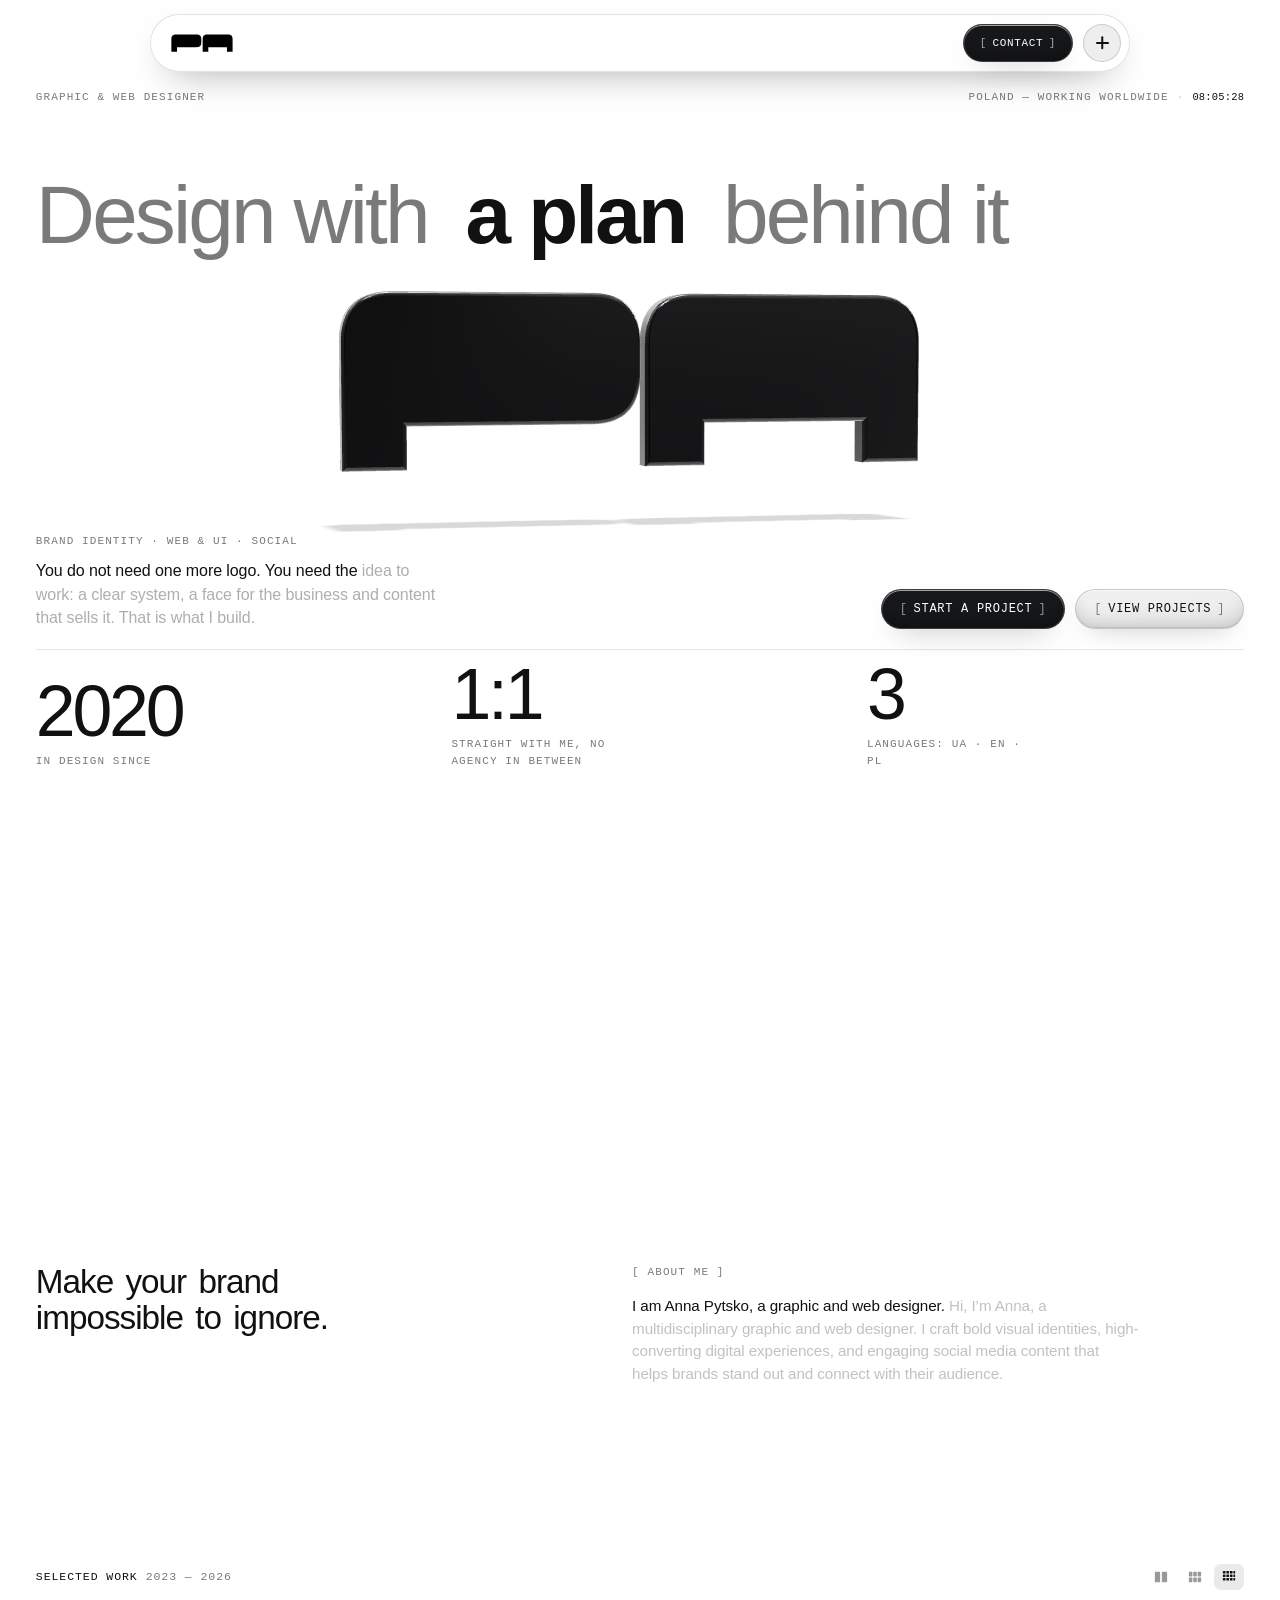
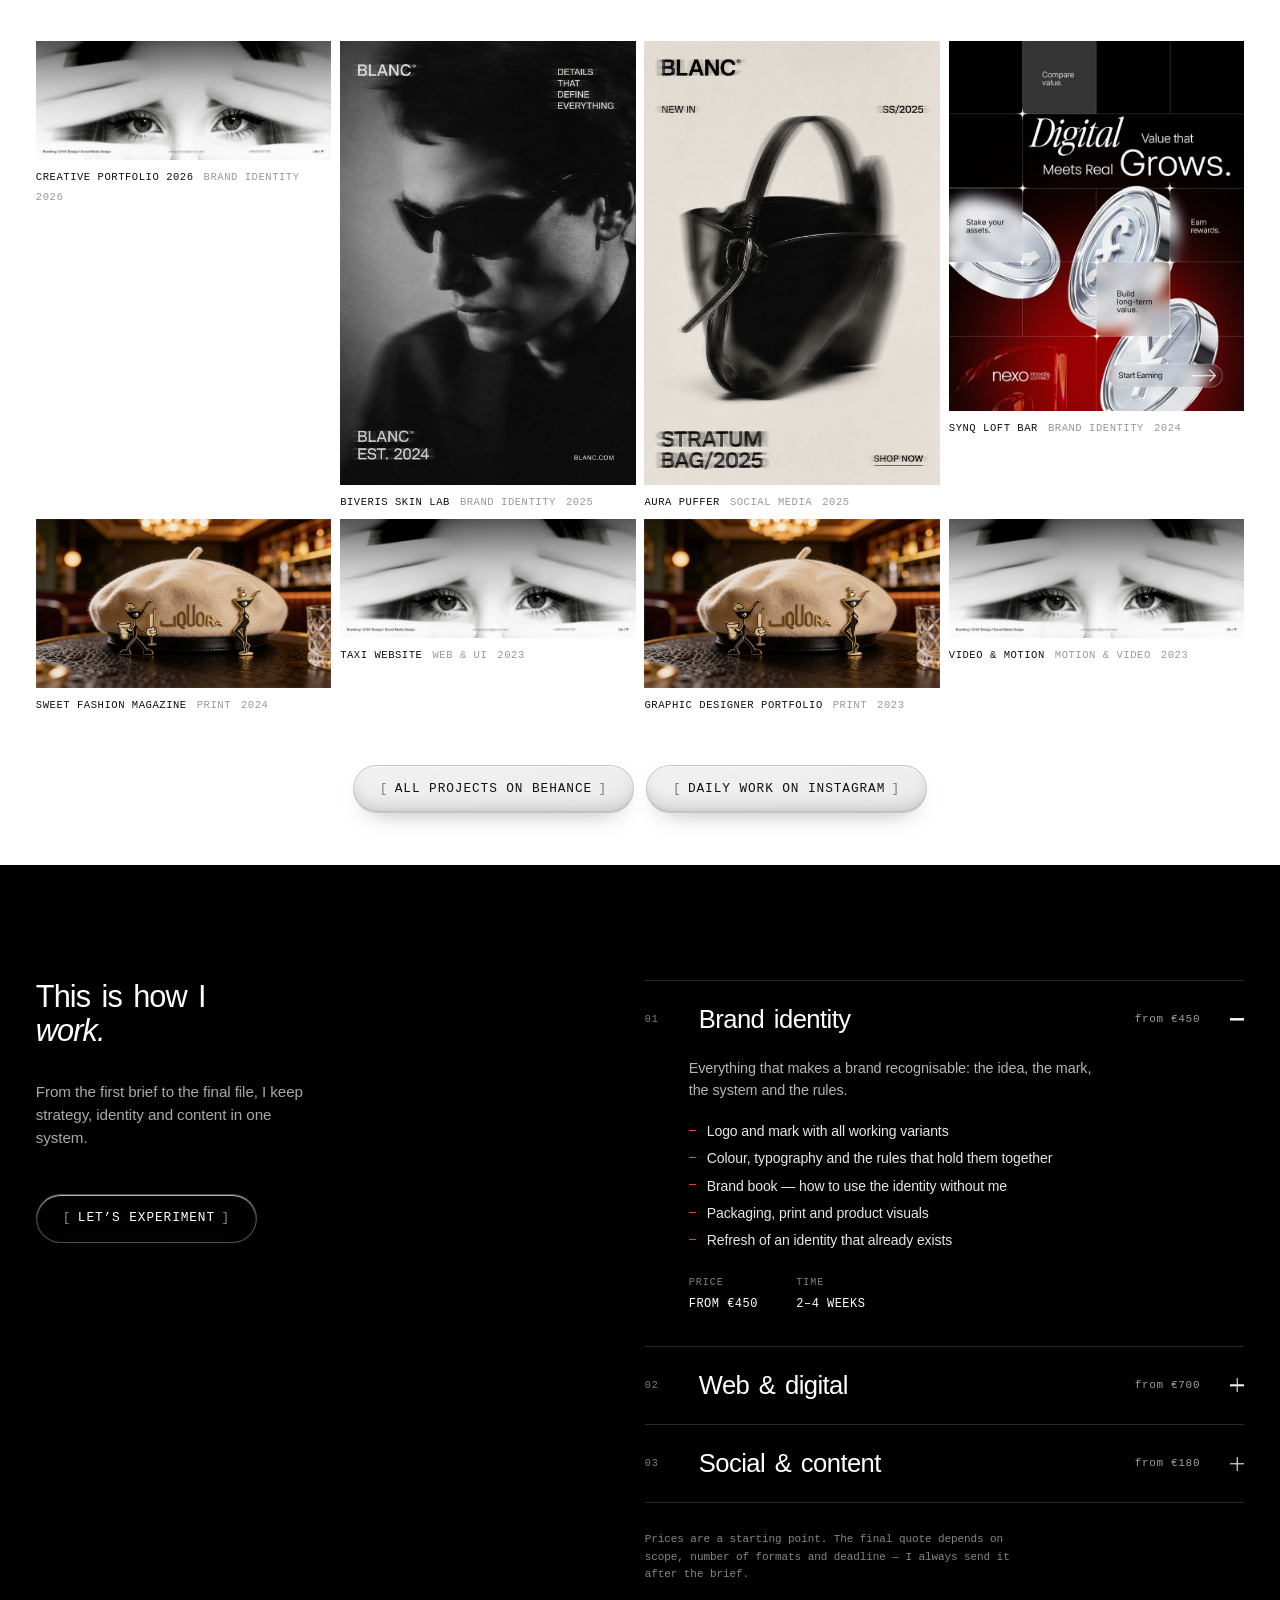
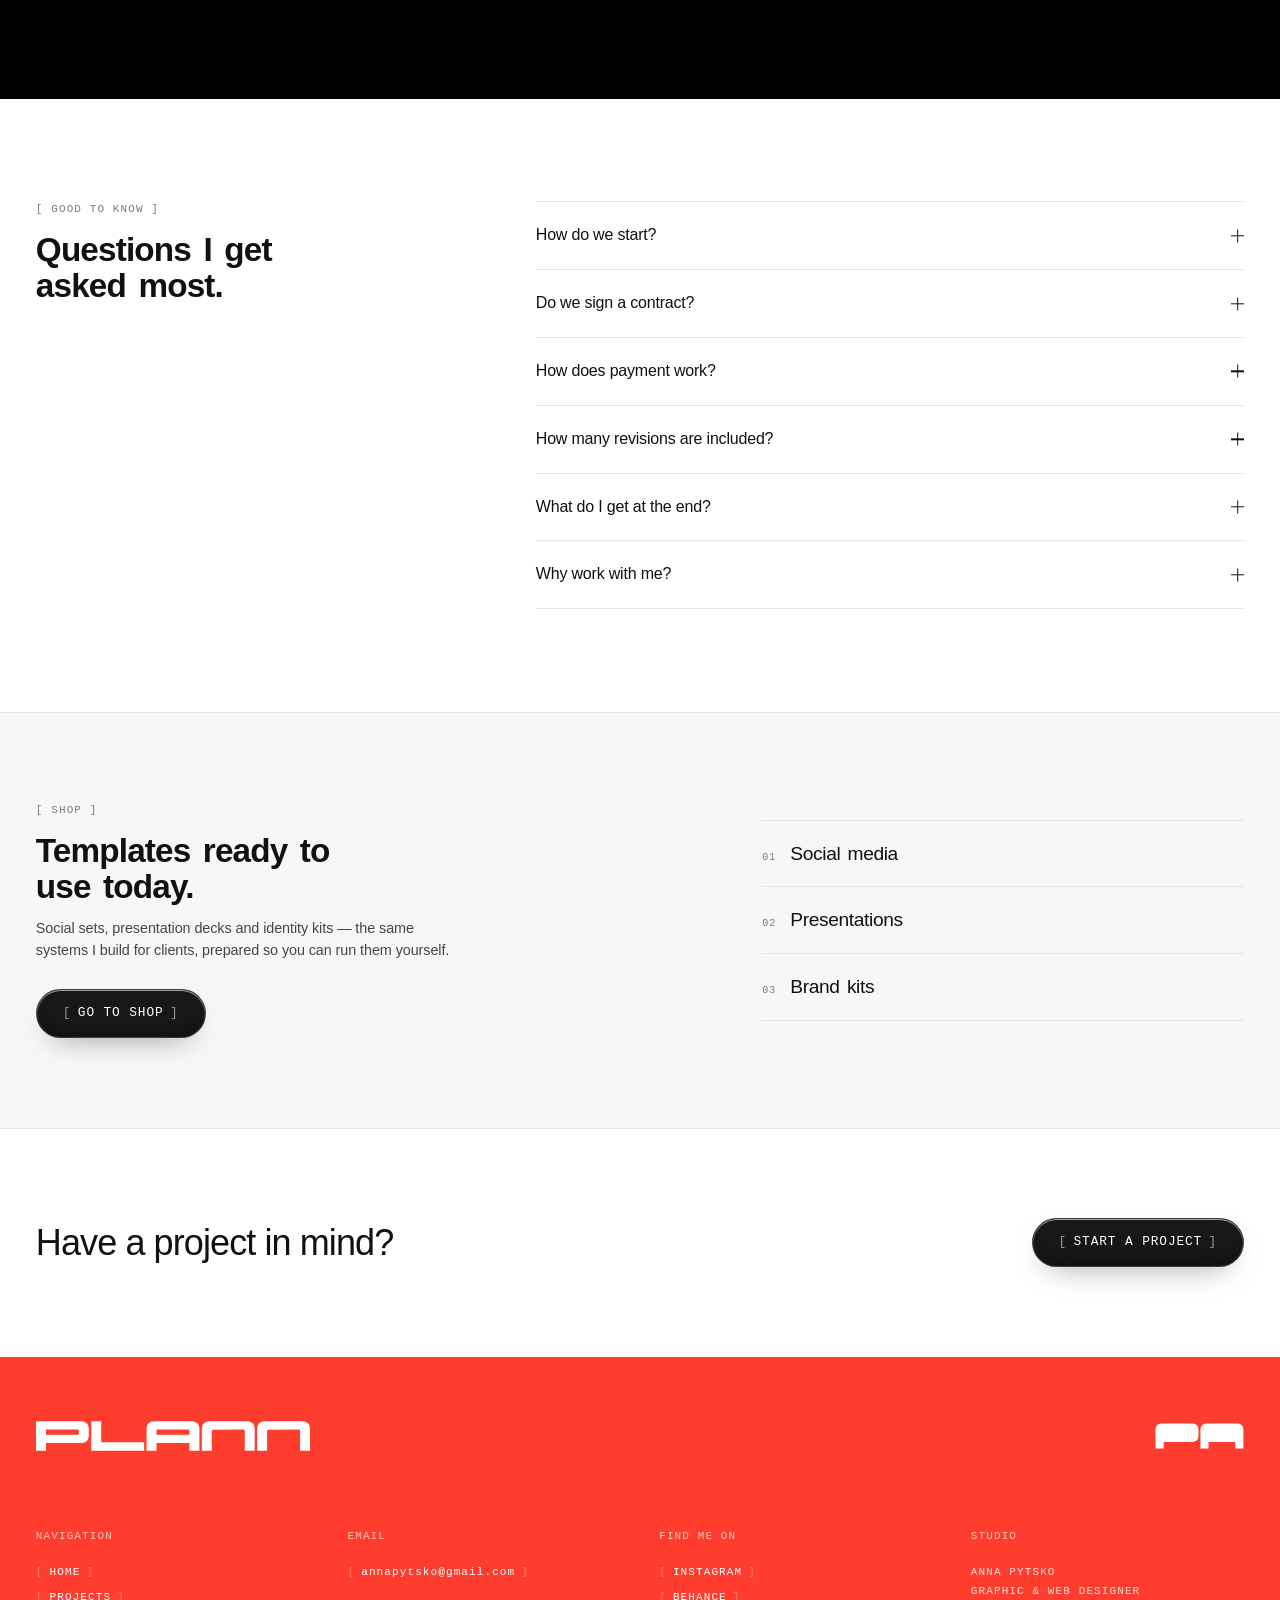
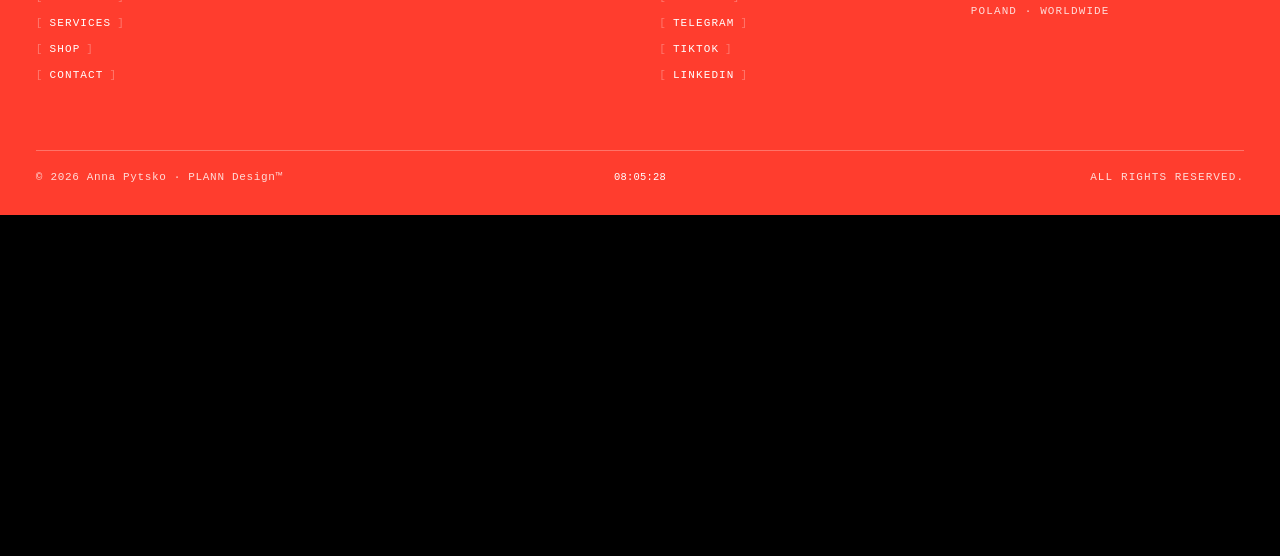
==== index.html @ b023afe1 "Hero: trzy fakty zamiast wymyslonych liczb Wlascicielka nie ma policzonych projektow ani klientow — " ====
<!DOCTYPE html>
<html lang="en" data-theme="light">
<head>
  <meta charset="utf-8">
  <meta name="viewport" content="width=device-width, initial-scale=1">
  <title>Anna Pytsko · PLANN Design · Graphic &amp; Web Designer</title>
  <meta name="description" content="PLANN Design by Anna Pytsko: bold brand identities, high-converting digital experiences and social media content that make brands impossible to ignore.">
  <meta name="theme-color" content="#faf9f7">

  <!-- Adres docelowy: GitHub Pages, projekt w podfolderze /plann_design/ -->
  <link rel="canonical" href="https://annapl20.github.io/plann_design/">
  <meta property="og:url" content="https://annapl20.github.io/plann_design/">

  <!-- Open Graph / podglad w social media.
       Scrapery social mediow nie rozwiazuja sciezek wzglednych, wiec tu potrzebny pelny adres. -->
  <meta property="og:type" content="website">
  <meta property="og:title" content="Anna Pytsko · PLANN Design · Graphic &amp; Web Designer">
  <meta property="og:description" content="PLANN Design by Anna Pytsko: bold brand identities, high-converting digital experiences and social media content that make brands impossible to ignore.">
  <meta property="og:image" content="https://annapl20.github.io/plann_design/img/og.png">
  <meta property="og:image:width" content="1200">
  <meta property="og:image:height" content="630">

  <meta name="twitter:card" content="summary_large_image">
  <meta name="twitter:title" content="Anna Pytsko · PLANN Design">
  <meta name="twitter:description" content="Bold brand identities, high-converting digital experiences and social media content that make brands impossible to ignore.">
  <meta name="twitter:image" content="https://annapl20.github.io/plann_design/img/og.png">

  <!-- Favicon: monogram PA dopasowany do motywu systemowego -->
  <link rel="icon" href="img/logo-pa-dark.svg" type="image/svg+xml" media="(prefers-color-scheme: light)">
  <link rel="icon" href="img/logo-pa-white.svg" type="image/svg+xml" media="(prefers-color-scheme: dark)">

  <!-- Fonty hostowane lokalnie w folderze fonts/ — zero zapytan do obcych serwerow.
       Satoshi i Clash Display (ITF FFL), Inter (OFL) dla cyrylicy, Fragment Mono (OFL) jako adnotacje. -->
  <link rel="preload" href="fonts/Satoshi-400.woff2" as="font" type="font/woff2" crossorigin>
  <link rel="preload" href="fonts/Satoshi-500.woff2" as="font" type="font/woff2" crossorigin>

  <link rel="stylesheet" href="style.css">

  <!-- Dane strukturalne dla wyszukiwarek -->
  <script type="application/ld+json">
  {
    "@context": "https://schema.org",
    "@type": "Person",
    "name": "Anna Pytsko",
    "alternateName": "PLANN Design",
    "url": "https://annapl20.github.io/plann_design/",
    "jobTitle": "Graphic & Web Designer",
    "email": "mailto:annapytsko@gmail.com",
    "sameAs": [
      "https://www.behance.net/pl_annetka",
      "https://www.instagram.com/plann_design_",
      "https://t.me/pl_annetka",
      "https://www.tiktok.com/@pl_annetka",
      "https://www.linkedin.com/in/anna-pytsko-588906248"
    ]
  }
  </script>
</head>

<body>
  <!-- Kurtyna wejsciowa: znak wykreca sie z czerni, potem wchodzi strona -->
  <div class="intro-gate" aria-hidden="true"><img class="intro-gate__mark" src="img/logo-pa-white.svg" alt=""></div>
  <a class="skip" href="#main" data-i18n="a11y.skip">Skip to content</a>

  <!-- Sygnatura strony: siatka "planu", która odsłania się wokół kursora -->
  <div class="gridlayer" aria-hidden="true">
    <div class="gridlayer__base"></div>
    <div class="gridlayer__spot"></div>
  </div>

  <!-- Niestandardowy kursor (tylko dla myszy / touchpada) -->
  <div class="cursor" aria-hidden="true"><span>Подивитись</span></div>

  <!-- ===================== NAWIGACJA ===================== -->
  <header class="nav" id="nav">
    <a class="logo" href="index.html" data-i18n-attr="aria-label:a11y.home" aria-label="PLANN Design — home">
      <img class="logo__img logo__img--onink" src="img/logo-pa-white.svg" alt="PLANN Design" onerror="this.closest('.logo').classList.add('is-missing')">
      <img class="logo__img logo__img--onpaper" src="img/logo-pa-dark.svg" alt="" aria-hidden="true" onerror="this.closest('.logo').classList.add('is-missing')">
      <span class="logo__text" aria-hidden="true">PA</span>
    </a>

    <div class="nav__right">
      <a class="btn btn--solid btn--small nav__cta" href="contact.html">
        <span class="btn__br" aria-hidden="true">[</span><span data-i18n="nav.contact">Contact</span><span class="btn__br" aria-hidden="true">]</span>
      </a>
      <button class="burger" id="burger" type="button" aria-expanded="false" aria-controls="menu" data-i18n-attr="aria-label:a11y.menuOpen" aria-label="Open menu">
        <span></span><span></span>
      </button>
    </div>
  </header>

  <!-- Panel menu: ten sam na kazdej stronie i na kazdej szerokosci -->
  <nav class="menu" id="menu" aria-hidden="true" data-i18n-attr="aria-label:nav.menu" aria-label="Menu">
    <div class="menu__pills">
      <a class="menu__pill" href="index.html#projects" aria-current="page"><span class="btn__br" aria-hidden="true">[</span><span data-i18n="nav.projects">Projects</span><span class="btn__br" aria-hidden="true">]</span></a>
      <a class="menu__pill" href="contact.html"><span class="btn__br" aria-hidden="true">[</span><span data-i18n="nav.contact">Contact</span><span class="btn__br" aria-hidden="true">]</span></a>
      <a class="menu__pill" href="shop.html"><span class="btn__br" aria-hidden="true">[</span><span data-i18n="nav.shop">Shop</span><span class="btn__br" aria-hidden="true">]</span></a>
    </div>

    <div class="menu__tools">
      <div class="lang" role="group" aria-label="Language">
        <button class="lang__btn" type="button" data-lang="uk" aria-pressed="false">UA</button>
        <button class="lang__btn is-active" type="button" data-lang="en" aria-pressed="true">EN</button>
        <button class="lang__btn" type="button" data-lang="pl" aria-pressed="false">PL</button>
      </div>
      <button class="theme-toggle" id="themeToggle" type="button" aria-pressed="false" data-i18n-attr="aria-label:a11y.theme" aria-label="Switch color theme">
        <svg class="icon-sun" viewBox="0 0 24 24" width="16" height="16" fill="none" stroke="currentColor" stroke-width="1.6" stroke-linecap="round"><circle cx="12" cy="12" r="4"/><path d="M12 2v2M12 20v2M2 12h2M20 12h2M4.9 4.9l1.4 1.4M17.7 17.7l1.4 1.4M4.9 19.1l1.4-1.4M17.7 6.3l1.4-1.4"/></svg>
        <svg class="icon-moon" viewBox="0 0 24 24" width="16" height="16" fill="none" stroke="currentColor" stroke-width="1.6" stroke-linecap="round" stroke-linejoin="round"><path d="M20 14.5A8.5 8.5 0 0 1 9.5 4a8.5 8.5 0 1 0 10.5 10.5Z"/></svg>
      </button>
    </div>

    <ul class="menu__social">
      <li><a href="https://www.instagram.com/plann_design_" target="_blank" rel="noopener"><span class="btn__br" aria-hidden="true">[</span>Instagram<span class="btn__br" aria-hidden="true">]</span></a></li>
      <li><a href="https://www.behance.net/pl_annetka" target="_blank" rel="noopener"><span class="btn__br" aria-hidden="true">[</span>Behance<span class="btn__br" aria-hidden="true">]</span></a></li>
      <li><a href="https://www.linkedin.com/in/anna-pytsko-588906248" target="_blank" rel="noopener"><span class="btn__br" aria-hidden="true">[</span>LinkedIn<span class="btn__br" aria-hidden="true">]</span></a></li>
    </ul>

    <p class="menu__rights">Anna Pytsko · PLANN Design™ — <span data-year>2026</span><br><span data-i18n="footer.rights">All rights reserved.</span></p>
  </nav>

  <!-- Plotno sceny 3D ze znakiem PA: na caly ekran, przyklejone do okna,
       za trescia i bez lapania klikniec. Tlo przezroczyste — pod spodem
       widac papier serwisu. Scena: js/mono-scroll3d.js, style: sekcja 77. -->
  <canvas class="mono3d" data-mono3d aria-hidden="true"></canvas>

  <main id="main">

    <!-- Sekcja z pryzma 3D usunieta ze strony 14.09.2026 na wyrazna prosbe
         wlascicielki. Kod pryzmy zostaje: style.css sekcja 66 i js/obj3d.js,
         gdyby kiedys mial wrocic. Jedynym obiektem 3D jest teraz znak PA
         w scenie hero. -->

    <!-- ===================== HERO: scena ze znakiem PA =====================
         14.09.2026: zadna ramka, zadne szare okno. Scena idzie na pelna
         szerokosc strony i ma to samo tlo co reszta serwisu, wiec znak stoi
         po prostu w powietrzu, a nie w kwadracie.
         Znak PA (img/logo-pa-dark.svg) wyciagniety w bryle, czarny metal —
         js/hero-logo3d.js. Nie kreci sie wokol wlasnej osi: lezy w scenie
         i odwraca sie za kursorem, a swiatlo przelewa sie razem z nim.
         Plaska monograma pod spodem to zapas, gdy brak WebGL.
         Nad scena nie ma juz bialego kola — po stronie jezdzi tylko nasz
         kwadracik-kursor (patrz .cursor w style.css sekcja 14). -->
    <section class="hero" id="home">
      <!-- Gorna linijka: kim jestem i skad pracuje -->
      <div class="container hero__top">
        <p class="label hero__kicker" data-i18n="hero.label">Graphic &amp; web designer</p>
        <p class="label hero__where"><span data-i18n="hero.based">Poland — working worldwide</span><span class="hero__dot" aria-hidden="true">·</span><span class="clock" data-clock>00:00:00</span></p>
      </div>

      <!-- Naglowek na dwoch wagach: cienkie slowa sa tlem dla grubych.
           Grube slowo niesie obietnice — plan, nie sama ozdoba. -->
      <h1 class="hero__head">
        <span class="hero__thin" data-i18n="hero.headA">Design with</span>
        <span class="hero__bold" data-i18n="hero.headB">a plan</span>
        <span class="hero__thin" data-i18n="hero.headC">behind it</span>
      </h1>

      <div class="hero__scene" data-hero-scene>
        <img class="hero__mono" src="img/logo-pa-dark.svg" alt="PLANN Design" data-hero-mono>
        <canvas class="hero__logo3d" data-hero-logo3d aria-hidden="true"></canvas>
      </div>

      <!-- Pod znakiem: po co tu jestem i co dalej zrobic.
           Akapit rozjasnia sie slowo po slowie przy przewijaniu (js/manifesto.js). -->
      <div class="container hero__grid">
        <div class="hero__leadCol">
          <p class="label hero__dirs" data-i18n="hero.factWork">Brand identity · Web &amp; UI · Social</p>
          <p class="hero__lead" data-manifesto data-i18n="hero.lead2">You do not need one more logo. You need the idea to work: a clear system, a face for the business and content that sells it. That is what I build.</p>
        </div>
        <div class="hero__actions">
          <a class="btn btn--solid" href="contact.html"><span class="btn__br" aria-hidden="true">[</span><span data-i18n="about.cta">Start a project</span><span class="btn__br" aria-hidden="true">]</span></a>
          <a class="btn" href="index.html#projects"><span class="btn__br" aria-hidden="true">[</span><span data-i18n="hero.btnProjects">View projects</span><span class="btn__br" aria-hidden="true">]</span></a>
        </div>
      </div>

      <!-- Pasek faktow. Zadnych wymyslonych liczb: rok, w ktorym wlascicielka
           weszla w projektowanie, praca bez posrednikow i trzy jezyki.
           Gdy beda policzone projekty i klienci, dopisze sie je tutaj. -->
      <div class="container hero__facts">
        <div class="hero__fact">
          <p class="hero__figure">2020</p>
          <p class="label hero__figureCap" data-i18n="hero.factSince">In design since</p>
        </div>
        <div class="hero__fact">
          <p class="hero__figure">1:1</p>
          <p class="label hero__figureCap" data-i18n="hero.factDirect">Straight with me, no agency in between</p>
        </div>
        <div class="hero__fact">
          <p class="hero__figure">3</p>
          <p class="label hero__figureCap" data-i18n="hero.factLang">Languages: UA · EN · PL</p>
        </div>
      </div>
    </section>

    <!-- ===================== WSTEP ===================== -->
    <!-- Ta sekcja konczy pierwszy akt: na jej dolnej krawedzi postep sceny 3D
         dochodzi do 1, znak wychodzi z kadru i plotno gasnie (data-mono3d-end). -->
    <section class="intro" id="about" data-mono3d-end>
      <div class="container intro__grid">
        <h1 class="intro__title" data-reveal data-i18n="hero.title">Make your brand impossible to ignore.</h1>
        <div class="intro__body">
          <p class="label label--br intro__label" data-reveal data-i18n="about.label">About me</p>
          <p class="intro__text" data-reveal style="--d:.08s"><strong data-i18n="about.lead">I am Anna Pytsko, a graphic and web designer.</strong> <span data-manifesto data-i18n="about.text">Hi, I’m Anna, a multidisciplinary graphic and web designer.</span></p>
        </div>

        <!-- Okno portretu ze znakiem PA zdjete 17.09.2026 na wyrazna prosbe
             wlascicielki: pod tekstem o mnie nie ma byc kolejnego znaku PA.
             UWAGA: razem z oknem znika plama negatywu, ktora tu mieszkala
             (przeprowadzona rano z hero). Kod zostaje w calosci —
             style.css sekcja 76 i js/hero-negative.js — a okno wraca
             odkomentowaniem znacznikow ponizej.
             <figure class="intro__portrait" data-reveal style="--d:.16s" data-negative-media>
             <img class="intro__portrait-mono" src="img/logo-pa-dark.svg" alt="" aria-hidden="true">
             <span class="intro__negative" data-negative-spot aria-hidden="true"></span>
             </figure>
        -->
      </div>
    </section>

    <!-- ===================== PRACE: galeria w siatce =====================
         15.09.2026: prace nie ida juz jedna pod druga z nasuwaniem — na prosbe
         wlascicielki stoja w siatce, a gestosc przelacza sie na pasku
         (2 / 3 / 4 w rzedzie). Wybor zapamietuje sie w przegladarce.
         Klikniecie kafelka otwiera podglad projektu jak dotad (data-case).
         Stary uklad z nasuwaniem: style.css sekcja 63 i 73, js/works-stack.js
         — kod zostaje, skrypt wylaczony w spisie na dole strony. -->
    <section class="works" id="projects">
      <div class="container works__bar">
        <p class="works__title"><strong data-i18n="work.selected">Selected work</strong><span data-i18n="work.range">2023 — 2026</span></p>
        <div class="works__views" role="group" data-i18n-attr="aria-label:work.density" aria-label="Grid density">
          <button class="works__view" type="button" data-view="2" aria-pressed="false" title="2"><svg viewBox="0 0 16 16" width="14" height="14" aria-hidden="true"><rect x="1" y="2" width="6" height="12" rx="1"/><rect x="9" y="2" width="6" height="12" rx="1"/></svg></button>
          <button class="works__view" type="button" data-view="3" aria-pressed="false" title="3"><svg viewBox="0 0 16 16" width="14" height="14" aria-hidden="true"><rect x="1" y="2" width="4" height="5.5" rx=".8"/><rect x="6" y="2" width="4" height="5.5" rx=".8"/><rect x="11" y="2" width="4" height="5.5" rx=".8"/><rect x="1" y="8.5" width="4" height="5.5" rx=".8"/><rect x="6" y="8.5" width="4" height="5.5" rx=".8"/><rect x="11" y="8.5" width="4" height="5.5" rx=".8"/></svg></button>
          <button class="works__view is-active" type="button" data-view="4" aria-pressed="true" title="4"><svg viewBox="0 0 16 16" width="14" height="14" aria-hidden="true"><rect x="1" y="1" width="3" height="3" rx=".6"/><rect x="5" y="1" width="3" height="3" rx=".6"/><rect x="9" y="1" width="3" height="3" rx=".6"/><rect x="13" y="1" width="2" height="3" rx=".6"/><rect x="1" y="5" width="3" height="3" rx=".6"/><rect x="5" y="5" width="3" height="3" rx=".6"/><rect x="9" y="5" width="3" height="3" rx=".6"/><rect x="13" y="5" width="2" height="3" rx=".6"/><rect x="1" y="9" width="3" height="3" rx=".6"/><rect x="5" y="9" width="3" height="3" rx=".6"/><rect x="9" y="9" width="3" height="3" rx=".6"/><rect x="13" y="9" width="2" height="3" rx=".6"/></svg></button>
        </div>
      </div>

      <div class="container works__grid" data-works-grid style="--cols:4">
        <article class="wtile" data-reveal>
          <a class="wtile__media" href="https://www.behance.net/gallery/247999533/Creative-Portfolio-2026-Branding-Web-Social-Media" target="_blank" rel="noopener" data-case="Creative Portfolio 2026">
            <img src="img/cover-portfolio.png" alt="Creative Portfolio 2026 — project cover" loading="lazy">
          </a>
          <p class="wtile__cap"><span class="wtile__name">Creative Portfolio 2026</span><span class="wtile__meta" data-i18n="cat.brand">—</span><span class="wtile__meta">2026</span></p>
        </article>
        <article class="wtile" data-reveal>
          <a class="wtile__media" href="https://www.behance.net/gallery/239621207/BIVERIS-Skin-Lab-Clinical-Brand-Identity-UX-System" target="_blank" rel="noopener" data-case="BIVERIS Skin Lab">
            <img src="img/cover-biveris.jpg" alt="BIVERIS Skin Lab — project cover" loading="lazy">
          </a>
          <p class="wtile__cap"><span class="wtile__name">BIVERIS Skin Lab</span><span class="wtile__meta" data-i18n="cat.brand">—</span><span class="wtile__meta">2025</span></p>
        </article>
        <article class="wtile" data-reveal>
          <a class="wtile__media" href="https://www.behance.net/gallery/237225941/AURA-PUFFER-Fashion-Banner-Series" target="_blank" rel="noopener" data-case="AURA PUFFER">
            <img src="img/cover-aura.jpg" alt="AURA PUFFER — project cover" loading="lazy">
          </a>
          <p class="wtile__cap"><span class="wtile__name">AURA PUFFER</span><span class="wtile__meta" data-i18n="cat.social">—</span><span class="wtile__meta">2025</span></p>
        </article>
        <article class="wtile" data-reveal>
          <a class="wtile__media" href="https://www.behance.net/gallery/230004703/Logo-and-brand-identity-for-a-Loft-bar-SYNQ" target="_blank" rel="noopener" data-case="SYNQ Loft Bar">
            <img src="img/cover-synq.jpg" alt="SYNQ Loft Bar — project cover" loading="lazy">
          </a>
          <p class="wtile__cap"><span class="wtile__name">SYNQ Loft Bar</span><span class="wtile__meta" data-i18n="cat.brand">—</span><span class="wtile__meta">2024</span></p>
        </article>
        <article class="wtile" data-reveal>
          <a class="wtile__media" href="https://www.behance.net/gallery/195214865/Magazine-Sweet-Fashion" target="_blank" rel="noopener" data-case="Sweet Fashion Magazine">
            <img src="img/cover-magazine.jpg" alt="Sweet Fashion Magazine — project cover" loading="lazy">
          </a>
          <p class="wtile__cap"><span class="wtile__name">Sweet Fashion Magazine</span><span class="wtile__meta" data-i18n="cat.print">—</span><span class="wtile__meta">2024</span></p>
        </article>
        <article class="wtile" data-reveal>
          <a class="wtile__media" href="https://www.behance.net/gallery/169190567/Taxi-website-design" target="_blank" rel="noopener" data-case="Taxi Website">
            <img src="img/cover-portfolio.png" alt="Taxi Website — project cover" loading="lazy">
          </a>
          <p class="wtile__cap"><span class="wtile__name">Taxi Website</span><span class="wtile__meta" data-i18n="cat.web">—</span><span class="wtile__meta">2023</span></p>
        </article>
        <article class="wtile" data-reveal>
          <a class="wtile__media" href="https://www.behance.net/gallery/195176283/Graphic-Designer-Portfolio" target="_blank" rel="noopener" data-case="Graphic Designer Portfolio">
            <img src="img/cover-magazine.jpg" alt="Graphic Designer Portfolio — project cover" loading="lazy">
          </a>
          <p class="wtile__cap"><span class="wtile__name">Graphic Designer Portfolio</span><span class="wtile__meta" data-i18n="cat.print">—</span><span class="wtile__meta">2023</span></p>
        </article>
        <article class="wtile" data-reveal>
          <a class="wtile__media" href="https://www.behance.net/gallery/164450091/Video" target="_blank" rel="noopener" data-case="Video & Motion">
            <img src="img/cover-portfolio.png" alt="Video &amp; Motion — project cover" loading="lazy">
          </a>
          <p class="wtile__cap"><span class="wtile__name">Video &amp; Motion</span><span class="wtile__meta" data-i18n="cat.motion">—</span><span class="wtile__meta">2023</span></p>
        </article>
      </div>
    </section>

    <div class="container works__cta" data-reveal>
      <a class="btn btn--lg" href="https://www.behance.net/pl_annetka" target="_blank" rel="noopener"><span class="btn__br" aria-hidden="true">[</span><span data-i18n="projects.behance">All projects on Behance</span><span class="btn__br" aria-hidden="true">]</span></a>
      <a class="btn btn--lg" href="https://www.instagram.com/plann_design_" target="_blank" rel="noopener"><span class="btn__br" aria-hidden="true">[</span><span data-i18n="projects.instagram">Daily work on Instagram</span><span class="btn__br" aria-hidden="true">]</span></a>
    </div>

    <!-- ===================== USLUGI: czarna sekcja ===================== -->
    <section class="lab" id="services">
      <div class="container lab__grid">
        <div class="lab__left">
          <h2 class="lab__title" data-reveal><span data-i18n="services.headA">This is how I</span> <em data-i18n="services.headB">work.</em></h2>
          <p class="lab__text" data-reveal style="--d:.08s" data-i18n="services.leadRow">From the first brief to the final file, I keep strategy, identity and content in one system.</p>
          <div class="lab__cta" data-reveal style="--d:.14s">
            <a class="btn btn--lg" href="contact.html"><span class="btn__br" aria-hidden="true">[</span><span data-i18n="services.exp">Let’s experiment</span><span class="btn__br" aria-hidden="true">]</span></a>
          </div>
        </div>

        <div class="svc3" data-reveal data-reveal-stagger>
          <article class="svc3__item">
            <h3 class="svc3__row">
              <button class="svc3__head" type="button" aria-expanded="false" aria-controls="svcPanel1">
                <span class="svc3__num" aria-hidden="true">01</span>
                <span class="svc3__name" data-i18n="sv.c1n">—</span>
                <span class="svc3__price" data-i18n="sv.c1p">—</span>
                <span class="svc3__plus" aria-hidden="true"></span>
              </button>
            </h3>
            <div class="svc3__panel" id="svcPanel1" hidden>
              <div class="svc3__inner">
                <p class="svc3__desc" data-i18n="sv.c1d">—</p>
                <ul class="svc3__list">
              <li data-i18n="sv.c1b1">—</li>
              <li data-i18n="sv.c1b2">—</li>
              <li data-i18n="sv.c1b3">—</li>
              <li data-i18n="sv.c1b4">—</li>
              <li data-i18n="sv.c1b5">—</li>
                </ul>
                <dl class="svc3__facts">
                  <div><dt data-i18n="sv.from">Price</dt><dd data-i18n="sv.c1p">—</dd></div>
                  <div><dt data-i18n="sv.time">Time</dt><dd data-i18n="sv.c1t">—</dd></div>
                </dl>
              </div>
            </div>
          </article>
          <article class="svc3__item">
            <h3 class="svc3__row">
              <button class="svc3__head" type="button" aria-expanded="false" aria-controls="svcPanel2">
                <span class="svc3__num" aria-hidden="true">02</span>
                <span class="svc3__name" data-i18n="sv.c2n">—</span>
                <span class="svc3__price" data-i18n="sv.c2p">—</span>
                <span class="svc3__plus" aria-hidden="true"></span>
              </button>
            </h3>
            <div class="svc3__panel" id="svcPanel2" hidden>
              <div class="svc3__inner">
                <p class="svc3__desc" data-i18n="sv.c2d">—</p>
                <ul class="svc3__list">
              <li data-i18n="sv.c2b1">—</li>
              <li data-i18n="sv.c2b2">—</li>
              <li data-i18n="sv.c2b3">—</li>
              <li data-i18n="sv.c2b4">—</li>
              <li data-i18n="sv.c2b5">—</li>
                </ul>
                <dl class="svc3__facts">
                  <div><dt data-i18n="sv.from">Price</dt><dd data-i18n="sv.c2p">—</dd></div>
                  <div><dt data-i18n="sv.time">Time</dt><dd data-i18n="sv.c2t">—</dd></div>
                </dl>
              </div>
            </div>
          </article>
          <article class="svc3__item">
            <h3 class="svc3__row">
              <button class="svc3__head" type="button" aria-expanded="false" aria-controls="svcPanel3">
                <span class="svc3__num" aria-hidden="true">03</span>
                <span class="svc3__name" data-i18n="sv.c3n">—</span>
                <span class="svc3__price" data-i18n="sv.c3p">—</span>
                <span class="svc3__plus" aria-hidden="true"></span>
              </button>
            </h3>
            <div class="svc3__panel" id="svcPanel3" hidden>
              <div class="svc3__inner">
                <p class="svc3__desc" data-i18n="sv.c3d">—</p>
                <ul class="svc3__list">
              <li data-i18n="sv.c3b1">—</li>
              <li data-i18n="sv.c3b2">—</li>
              <li data-i18n="sv.c3b3">—</li>
              <li data-i18n="sv.c3b4">—</li>
              <li data-i18n="sv.c3b5">—</li>
                </ul>
                <dl class="svc3__facts">
                  <div><dt data-i18n="sv.from">Price</dt><dd data-i18n="sv.c3p">—</dd></div>
                  <div><dt data-i18n="sv.time">Time</dt><dd data-i18n="sv.c3t">—</dd></div>
                </dl>
              </div>
            </div>
          </article>
          <p class="svc3__note" data-i18n="sv.note">—</p>
        </div>
      </div>
    </section>

    <!-- ===================== CZESTO ZADAWANE PYTANIA ===================== -->
    <section class="faq" id="faq">
      <div class="container faq__grid">
        <div class="faq__head" data-reveal>
          <p class="label label--br" data-i18n="fq.label">Good to know</p>
          <h2 class="faq__title" data-i18n="fq.title">Questions I get asked most.</h2>
        </div>
        <div class="faq__list" data-reveal data-reveal-stagger>
          <details class="faq__item">
            <summary class="faq__q">
              <span data-i18n="fq.q1">—</span>
              <span class="faq__mark" aria-hidden="true"></span>
            </summary>
            <p class="faq__a" data-i18n="fq.a1">—</p>
          </details>
          <details class="faq__item">
            <summary class="faq__q">
              <span data-i18n="fq.q2">—</span>
              <span class="faq__mark" aria-hidden="true"></span>
            </summary>
            <p class="faq__a" data-i18n="fq.a2">—</p>
          </details>
          <details class="faq__item">
            <summary class="faq__q">
              <span data-i18n="fq.q3">—</span>
              <span class="faq__mark" aria-hidden="true"></span>
            </summary>
            <p class="faq__a" data-i18n="fq.a3">—</p>
          </details>
          <details class="faq__item">
            <summary class="faq__q">
              <span data-i18n="fq.q4">—</span>
              <span class="faq__mark" aria-hidden="true"></span>
            </summary>
            <p class="faq__a" data-i18n="fq.a4">—</p>
          </details>
          <details class="faq__item">
            <summary class="faq__q">
              <span data-i18n="fq.q5">—</span>
              <span class="faq__mark" aria-hidden="true"></span>
            </summary>
            <p class="faq__a" data-i18n="fq.a5">—</p>
          </details>
          <details class="faq__item">
            <summary class="faq__q">
              <span data-i18n="fq.q6">—</span>
              <span class="faq__mark" aria-hidden="true"></span>
            </summary>
            <p class="faq__a" data-i18n="fq.a6">—</p>
          </details>
        </div>
      </div>
    </section>

    <!-- ===================== ZAPOWIEDZ SKLEPU ===================== -->
    <section class="shopteaser" id="shop">
      <div class="container shopteaser__grid">
        <div class="shopteaser__left" data-reveal>
          <p class="label label--br" data-i18n="shp.label">Shop</p>
          <h2 class="shopteaser__title" data-i18n="shp.title">Templates ready to use today.</h2>
          <p class="shopteaser__text" data-i18n="shp.text">—</p>
          <a class="btn btn--solid btn--lg shopteaser__cta" href="shop.html"><span class="btn__br" aria-hidden="true">[</span><span data-i18n="shp.cta">Go to shop</span><span class="btn__br" aria-hidden="true">]</span></a>
        </div>
        <ul class="shopteaser__cats" data-reveal data-reveal-stagger>
          <li><span class="shopteaser__num" aria-hidden="true">01</span><span data-i18n="sp.cSocial">Social media</span></li>
          <li><span class="shopteaser__num" aria-hidden="true">02</span><span data-i18n="sp.cDecks">Presentations</span></li>
          <li><span class="shopteaser__num" aria-hidden="true">03</span><span data-i18n="sp.cKits">Brand kits</span></li>
        </ul>
      </div>
    </section>

    <!-- ===================== PASEK CTA ===================== -->
    <section class="cta" id="contact">
      <div class="container cta__inner">
        <p class="cta__line" data-reveal data-i18n="ct.cta">Have a project in mind?</p>
        <a class="btn btn--solid btn--lg" href="contact.html" data-reveal style="--d:.08s"><span class="btn__br" aria-hidden="true">[</span><span data-i18n="about.cta">Start a project</span><span class="btn__br" aria-hidden="true">]</span></a>
      </div>
    </section>
  </main>

  <dialog class="case-viewer" id="caseViewer" aria-labelledby="caseViewerTitle">
    <div class="case-viewer__topbar">
      <span class="label">Selected work</span>
      <button class="case-viewer__close" type="button" data-case-close aria-label="Close project viewer">Close <span aria-hidden="true">×</span></button>
    </div>
    <div class="case-viewer__track" data-case-track data-lenis-prevent>
      <div class="case-viewer__media" data-case-media></div>
      <div class="case-viewer__info">
        <p class="label" data-i18n="case.label">Project</p>
        <h2 class="display h2" id="caseViewerTitle" data-case-title></h2>
        <p class="case-viewer__description" id="caseDescription" data-case-description></p>
        <div class="case-viewer__controls">
          <span class="case-viewer__progress" data-case-progress>0%</span>
          <button class="btn" type="button" data-case-about aria-expanded="false" aria-controls="caseDescription"><span class="btn__br" aria-hidden="true">[</span><span data-i18n="case.about">About the project</span><span class="btn__br" aria-hidden="true">]</span></button>
          <!-- Adres domyslny; JS podmienia go na link konkretnego projektu przy otwarciu podgladu -->
          <a class="btn btn--solid" data-case-link href="https://www.behance.net/pl_annetka" target="_blank" rel="noopener">Explore more <span aria-hidden="true">↗</span></a>
        </div>
      </div>
    </div>
  </dialog>

  <!-- ===================== STOPKA (czerwony blok akcentowy) ===================== -->
  <footer class="footer accent-block" id="footer">
    <div class="container">
      <div class="footer__head" data-reveal>
        <img class="footer__wordmark" src="img/logo-plann-white.svg" alt="PLANN Design">
        <img class="footer__mark" src="img/logo-pa-white.svg" alt="" aria-hidden="true">
      </div>

      <div class="footer__cols" data-reveal data-reveal-stagger>
        <div class="footer__col">
          <p class="label footer__colLabel" data-i18n="nav.menu">Navigation</p>
          <nav class="footer__nav" aria-label="Footer">
            <a href="index.html"><span class="btn__br" aria-hidden="true">[</span><span data-i18n="nav.home">Home</span><span class="btn__br" aria-hidden="true">]</span></a>
            <a href="index.html#projects"><span class="btn__br" aria-hidden="true">[</span><span data-i18n="nav.projects">Projects</span><span class="btn__br" aria-hidden="true">]</span></a>
            <a href="index.html#services"><span class="btn__br" aria-hidden="true">[</span><span data-i18n="nav.services">Services</span><span class="btn__br" aria-hidden="true">]</span></a>
            <a href="shop.html"><span class="btn__br" aria-hidden="true">[</span><span data-i18n="nav.shop">Shop</span><span class="btn__br" aria-hidden="true">]</span></a>
            <a href="contact.html"><span class="btn__br" aria-hidden="true">[</span><span data-i18n="nav.contact">Contact</span><span class="btn__br" aria-hidden="true">]</span></a>
          </nav>
        </div>

        <div class="footer__col">
          <p class="label footer__colLabel">Email</p>
          <nav class="footer__nav">
            <a class="footer__email" href="mailto:annapytsko@gmail.com"><span class="btn__br" aria-hidden="true">[</span>annapytsko@gmail.com<span class="btn__br" aria-hidden="true">]</span></a>
          </nav>
        </div>

        <div class="footer__col">
          <p class="label footer__colLabel" data-i18n="contact.socials">Social</p>
          <nav class="footer__nav">
            <a href="https://www.instagram.com/plann_design_" target="_blank" rel="noopener"><span class="btn__br" aria-hidden="true">[</span>Instagram<span class="btn__br" aria-hidden="true">]</span></a>
            <a href="https://www.behance.net/pl_annetka" target="_blank" rel="noopener"><span class="btn__br" aria-hidden="true">[</span>Behance<span class="btn__br" aria-hidden="true">]</span></a>
            <a href="https://t.me/pl_annetka" target="_blank" rel="noopener"><span class="btn__br" aria-hidden="true">[</span>Telegram<span class="btn__br" aria-hidden="true">]</span></a>
            <a href="https://www.tiktok.com/@pl_annetka" target="_blank" rel="noopener"><span class="btn__br" aria-hidden="true">[</span>TikTok<span class="btn__br" aria-hidden="true">]</span></a>
            <a href="https://www.linkedin.com/in/anna-pytsko-588906248" target="_blank" rel="noopener"><span class="btn__br" aria-hidden="true">[</span>LinkedIn<span class="btn__br" aria-hidden="true">]</span></a>
          </nav>
        </div>

        <div class="footer__col">
          <p class="label footer__colLabel" data-i18n="about.f2k">Studio</p>
          <p class="footer__note">Anna Pytsko<br>Graphic &amp; Web Designer<br>Poland · worldwide</p>
        </div>
      </div>

      <div class="footer__grid">
        <p class="label footer__meta">© <span data-year>2026</span> Anna Pytsko · PLANN Design™</p>
        <p class="label footer__clock"><span class="clock" data-clock>00:00:00</span></p>
        <p class="label footer__rights" data-i18n="footer.rights">All rights reserved.</p>
      </div>
    </div>

    <!-- Pasek kafelkow prac: automat podswietla je po kolei (js/footer-works.js) -->
    <div class="footer__works" data-reveal aria-label="Selected work">
      <a class="footer__work" href="index.html#projects"><img src="img/cover-portfolio.png" alt="Creative Portfolio 2026" loading="lazy"></a>
      <a class="footer__work" href="index.html#projects"><img src="img/cover-biveris.jpg" alt="BIVERIS Skin Lab" loading="lazy"></a>
      <a class="footer__work" href="index.html#projects"><img src="img/cover-aura.jpg" alt="AURA PUFFER" loading="lazy"></a>
      <a class="footer__work" href="index.html#projects"><img src="img/cover-synq.jpg" alt="SYNQ Loft Bar" loading="lazy"></a>
      <a class="footer__work" href="index.html#projects"><img src="img/cover-magazine.jpg" alt="Sweet Fashion Magazine" loading="lazy"></a>
    </div>
  </footer>

  <!-- Progresywne rozmycie przy dolnej krawędzi ekranu -->
  <div class="pblur" aria-hidden="true"><div></div><div></div><div></div><div></div></div>
  <div class="case-loader" aria-hidden="true"><span data-case-loader-title></span></div>

  <!-- Filtr gooey: dziala wylacznie na malej kropli przelacznika jezyka -->
  <svg class="goo-defs" width="0" height="0" aria-hidden="true" focusable="false" style="position:absolute;width:0;height:0;overflow:hidden">
    <filter id="goo-lang" color-interpolation-filters="sRGB">
      <feGaussianBlur in="SourceGraphic" stdDeviation="5" result="blur"/>
      <feColorMatrix in="blur" type="matrix" values="1 0 0 0 0  0 1 0 0 0  0 0 1 0 0  0 0 0 24 -12"/>
    </filter>
  </svg>

  <script src="js/vendor/lenis.min.js" defer></script>
  <script src="js/intro-gate.js" defer></script>
  <script src="js/i18n.js" defer></script>
  <script src="script.js" defer></script>
  <script src="js/ui-liquid.js" defer></script>
  <script src="js/cards-3d.js" defer></script>
  <script src="js/scroll.js" defer></script>
  <script src="js/manifesto.js" defer></script>
  <!-- Plama negatywu: od 17.09.2026 pracuje w oknie portretu w sekcji
       "O mnie" (w hero stoi scena 3D ze znakiem). Ten sam plik, to samo
       zachowanie — patrz CLAUDE.md, punkt o nietykalnych efektach. -->
  <script src="js/hero-negative.js" defer></script>
  <!-- Stara scena hero wylaczona 17.09.2026: znak PA prowadzi teraz caly
       pierwszy akt strony na plotnie na caly ekran (js/mono-scroll3d.js).
       Kod starej sceny zostaje nietkniety — wraca odkomentowaniem tej linii.
       <script type="module" src="js/hero-logo3d.js"></script> -->
  <script type="module" src="js/mono-scroll3d.js"></script>
  <script src="js/footer-works.js" defer></script>
  <!-- Nasuwanie kart prac wylaczone 15.09.2026: prace stoja teraz w siatce.
       Kod zostaje — wraca odkomentowaniem tej linii i przywroceniem .wrow.
       <script src="js/works-stack.js" defer></script> -->
  <script src="js/works-grid.js" defer></script>
  <!-- Pryzma 3D zdjeta ze strony 14.09.2026 razem ze swoja sekcja.
       <script src="js/obj3d.js" defer></script> -->
  <!-- Model glowy zdjety 13.09.2026 na prosbe wlascicielki. Zeby wrocil,
       wystarczy odkomentowac linie ponizej i canvas w sekcji .obj3d__stage.
  <script type="module" src="js/obj3d-model.js"></script> -->
  <script src="js/services.js" defer></script>
  <script src="js/svc3.js" defer></script>
  <!-- Bryla 3D wylaczona: glownym elementem hero jest teraz rozkolorowanka.
       Zeby ja przywrocic, wystarczy odkomentowac ponizsza linie.
  <script type="module" src="js/hero3d.js"></script> -->
</body>
</html>
---- style.css ----
/* =============================================================================
   PLANN Design — Anna Pytsko · portfolio
   Struktura pliku:
   0. Fonty lokalne (@font-face)
   1. Tokeny (kolory, fonty, odstępy)   7. Sekcja Projekty      13. Stopka
   2. Reset i baza                      8. Sekcja O mnie        14. Warstwy globalne (siatka, kursor, rozmycie)
   3. Typografia                        9. Sekcja Usługi        15. Animacje wejścia / reveal
   4. Układ                            10. Sekcja Sklep         16. Responsywność
   5. Nawigacja + menu mobilne         11. Sekcja Kontakt       17. Ograniczony ruch
   6. Przyciski + hero                 12. Pasek przewijany
   ============================================================================= */

/* ---------------------------------------------------------------------------
   0. FONTY LOKALNE (folder fonts/)
   Zadnych zapytan do obcych serwerow — wszystkie pliki .woff2 leza w projekcie.
     Satoshi        — Fontshare, bezplatna licencja komercyjna: tekst i interfejs
     Clash Display  — Fontshare, bezplatna licencja komercyjna: duze naglowki
     Fragment Mono  — OFL: podpisy techniczne, etykiety, adnotacje
     DSEG7 Classic  — OFL: wylacznie cyfry zegara (wyglad elektronicznego tabla)
   Satoshi nie zawiera cyrylicy, wiec dla zakresu cyrylickiego ta sama rodzina
   wskazuje na plik Inter (unicode-range decyduje znak po znaku).
   --------------------------------------------------------------------------- */
@font-face {
  font-family: "Satoshi";
  src: url("fonts/Satoshi-400.woff2") format("woff2");
  font-weight: 400;
  font-style: normal;
  font-display: swap;
}
@font-face {
  font-family: "Satoshi";
  src: url("fonts/Satoshi-500.woff2") format("woff2");
  font-weight: 500;
  font-style: normal;
  font-display: swap;
}
@font-face {
  font-family: "Satoshi";
  src: url("fonts/Satoshi-700.woff2") format("woff2");
  font-weight: 600 900;
  font-style: normal;
  font-display: swap;
}
/* Cyrylica — Satoshi jej nie ma, wiec podstawiamy Inter w tym samym zakresie */
@font-face {
  font-family: "Satoshi";
  src: url("fonts/Inter-var-cyrillic.woff2") format("woff2");
  font-weight: 100 900;
  font-style: normal;
  font-display: swap;
  unicode-range: U+0301, U+0400-045F, U+0490-0491, U+04B0-04B1, U+2116;
}

/* Krój tytulowy — szeroki, charakterystyczny, tylko do duzych naglowkow */
@font-face {
  font-family: "Clash Display";
  src: url("fonts/ClashDisplay-500.woff2") format("woff2");
  font-weight: 400 500;
  font-style: normal;
  font-display: swap;
}
@font-face {
  font-family: "Clash Display";
  src: url("fonts/ClashDisplay-600.woff2") format("woff2");
  font-weight: 600 900;
  font-style: normal;
  font-display: swap;
}
@font-face {
  font-family: "Clash Display";
  src: url("fonts/Inter-var-cyrillic.woff2") format("woff2");
  font-weight: 100 900;
  font-style: normal;
  font-display: swap;
  unicode-range: U+0301, U+0400-045F, U+0490-0491, U+04B0-04B1, U+2116;
}

/* Mono — adnotacje, etykiety */
@font-face {
  font-family: "Fragment Mono";
  src: url("fonts/FragmentMono-400-latin.woff2") format("woff2");
  font-weight: 400;
  font-style: normal;
  font-display: swap;
  unicode-range: U+0000-00FF, U+0131, U+0152-0153, U+02BB-02BC, U+02C6, U+02DA, U+02DC, U+2000-206F, U+20AC, U+2122, U+2191, U+2193, U+2212, U+2215, U+FEFF, U+FFFD;
}
@font-face {
  font-family: "Fragment Mono";
  src: url("fonts/FragmentMono-400-latin-ext.woff2") format("woff2");
  font-weight: 400;
  font-style: normal;
  font-display: swap;
  unicode-range: U+0100-02BA, U+02BD-02C5, U+02C7-02CC, U+02CE-02D7, U+02DD-02FF, U+1D00-1DBF, U+1E00-1E9F, U+1EF2-1EFF, U+20A0-20AB, U+20AD-20C0, U+2113, U+2C60-2C7F, U+A720-A7FF;
}
@font-face {
  font-family: "Fragment Mono";
  src: url("fonts/FragmentMono-400i-latin.woff2") format("woff2");
  font-weight: 400;
  font-style: italic;
  font-display: swap;
  unicode-range: U+0000-00FF, U+0131, U+0152-0153, U+02BB-02BC, U+02C6, U+02DA, U+02DC, U+2000-206F, U+20AC, U+2122, U+2191, U+2193, U+2212, U+2215, U+FEFF, U+FFFD;
}
@font-face {
  font-family: "Fragment Mono";
  src: url("fonts/FragmentMono-400i-latin-ext.woff2") format("woff2");
  font-weight: 400;
  font-style: italic;
  font-display: swap;
  unicode-range: U+0100-02BA, U+02BD-02C5, U+02C7-02CC, U+02CE-02D7, U+02DD-02FF, U+1D00-1DBF, U+1E00-1E9F, U+1EF2-1EFF, U+20A0-20AB, U+20AD-20C0, U+2113, U+2C60-2C7F, U+A720-A7FF;
}

/* Zegar — tylko cyfry, dwukropek i spacja */
@font-face {
  font-family: "DSEG7 Classic";
  src: url("fonts/DSEG7Classic-Regular.woff2") format("woff2");
  font-weight: 400;
  font-style: normal;
  font-display: swap;
  unicode-range: U+0020, U+0030-0039, U+003A, U+002E;
}

/* ---------------------------------------------------------------------------
   1. TOKENY
   "Tusz" (ink) i "papier" (paper) to dwie powierzchnie strony. Motyw decyduje,
   która jest tłem, a sekcje z klasą .invert odwracają je lokalnie.
   Kolor akcentu zmienisz w jednym miejscu: --accent-onink / --accent-onpaper.
   --------------------------------------------------------------------------- */
:root {
  --ink: #0b0b0c;
  --paper: #faf9f7;
  --accent-onink: #ff3d2e;
  --accent-onpaper: #ff3d2e;
  --ok: #3ddc84;

  /* motyw domyślny: jasny — jak w referencji */
  --t-bg: var(--paper);
  --t-fg: var(--ink);
  --t-accent: var(--accent-onpaper);
  --t-accent-inv: var(--accent-onink);
  --t-onink: none;
  --t-onpaper: block;

  /* bieżąca powierzchnia (nadpisywana w .invert) */
  --bg: var(--t-bg);
  --fg: var(--t-fg);
  --accent: var(--t-accent);
  --logo-onink: var(--t-onink);
  --logo-onpaper: var(--t-onpaper);

  --font-display: "Satoshi", "Helvetica Neue", Helvetica, Arial, sans-serif;
  --font-body: "Satoshi", "Helvetica Neue", Helvetica, Arial, sans-serif;
  --font-title: "Clash Display", "Satoshi", "Helvetica Neue", Helvetica, Arial, sans-serif;
  --font-mono: "Fragment Mono", ui-monospace, "SF Mono", Menlo, Consolas, monospace;
  --font-clock: "DSEG7 Classic", "Fragment Mono", ui-monospace, monospace;

  --container: 1440px;
  --gutter: clamp(16px, 2.8vw, 40px);
  --section: clamp(96px, 12vw, 160px);
  --nav-h: 60px;
  --radius: 6px;
  --radius-lg: 14px;

  --ease-out: cubic-bezier(.16, 1, .3, 1);
  --ease: cubic-bezier(.22, .61, .36, 1);
}

:root[data-theme="dark"] {
  --t-bg: var(--ink);
  --t-fg: var(--paper);
  --t-accent: var(--accent-onink);
  --t-accent-inv: var(--accent-onpaper);
  --t-onink: block;
  --t-onpaper: none;
}

/* Odwrócona powierzchnia (papier w motywie ciemnym, tusz w jasnym) */
.invert {
  --bg: var(--t-fg);
  --fg: var(--t-bg);
  --accent: var(--t-accent-inv);
  --logo-onink: var(--t-onpaper);
  --logo-onpaper: var(--t-onink);
  background: var(--bg);
  color: var(--fg);
}

/* Tokeny pochodne — liczone osobno dla :root i .invert, bo zależą od --fg */
:root,
.invert,
.accent-block {
  --muted: color-mix(in srgb, var(--fg) 58%, transparent);
  --faint: color-mix(in srgb, var(--fg) 36%, transparent);
  --line: color-mix(in srgb, var(--fg) 12%, transparent);
  --line-strong: color-mix(in srgb, var(--fg) 28%, transparent);
  --surface: color-mix(in srgb, var(--fg) 5%, var(--bg));
  --surface-2: color-mix(in srgb, var(--fg) 9%, var(--bg));
}

/* ---------------------------------------------------------------------------
   2. RESET I BAZA
   --------------------------------------------------------------------------- */
*, *::before, *::after { box-sizing: border-box; }

html {
  scroll-behavior: smooth;
  scroll-padding-top: calc(var(--nav-h) + 32px);
  -webkit-text-size-adjust: 100%;
}

body {
  margin: 0;
  background: var(--t-bg);
  color: var(--t-fg);
  font-family: var(--font-body);
  font-size: 1.0625rem;
  line-height: 1.6;
  -webkit-font-smoothing: antialiased;
  -moz-osx-font-smoothing: grayscale;
  overflow-x: clip;
  transition: background-color .5s var(--ease), color .5s var(--ease);
}
body.is-locked { overflow: hidden; }

img, svg, video { display: block; max-width: 100%; }
a { color: inherit; text-decoration: none; }
button { font: inherit; color: inherit; background: none; border: 0; padding: 0; cursor: pointer; }
h1, h2, h3, p, ul, dl, dd, figure { margin: 0; }
ul { padding: 0; list-style: none; }
strong { font-weight: 700; }

::selection { background: var(--t-accent); color: #fff; }

:focus-visible { outline: 2px solid var(--accent); outline-offset: 4px; border-radius: 4px; }

.skip {
  position: absolute; left: 16px; top: -80px; z-index: 1000;
  padding: 10px 16px; border-radius: 999px;
  background: var(--t-fg); color: var(--t-bg);
  font-family: var(--font-mono); font-size: .75rem; text-transform: uppercase; letter-spacing: .06em;
}
.skip:focus { top: 16px; }

/* ---------------------------------------------------------------------------
   3. TYPOGRAFIA
   Title: Clash Display · Display/Body: Satoshi · Mono: Fragment Mono (adnotacje)
   Wszystkie pliki fontow leza lokalnie w folderze fonts/ — patrz sekcja 0.
   --------------------------------------------------------------------------- */
.label {
  font-family: var(--font-mono);
  font-size: .6875rem;
  letter-spacing: .08em;
  text-transform: uppercase;
  line-height: 1.5;
  color: var(--muted);
}
.label--br::before { content: "[ "; }
.label--br::after  { content: " ]"; }

.display {
  font-family: var(--font-display);
  font-weight: 500;
  letter-spacing: -.025em;
  line-height: .96;
  text-wrap: balance;
}
.h1 { font-size: clamp(2.75rem, 7vw, 7rem); }
.h2 { font-size: clamp(2.25rem, 4.8vw, 4.5rem); line-height: 1; }
.h3 { font-size: clamp(1.5rem, 2.6vw, 2.5rem); line-height: 1.1; letter-spacing: -.02em; }

.lead {
  font-size: clamp(1.0625rem, 1.35vw, 1.25rem);
  line-height: 1.55;
  color: var(--muted);
  max-width: 54ch;
  text-wrap: pretty;
}

/* ---------------------------------------------------------------------------
   4. UKŁAD
   --------------------------------------------------------------------------- */
.container {
  width: min(var(--container), 100% - var(--gutter) * 2);
  margin-inline: auto;
}

.section { position: relative; padding-block: var(--section); }

.section__head {
  display: grid;
  grid-template-columns: 1.1fr 1fr;
  align-items: end;
  gap: clamp(24px, 4vw, 64px);
  margin-bottom: clamp(48px, 6vw, 88px);
}
.section__title { margin-top: 20px; }
.section__aside { display: flex; flex-direction: column; gap: 24px; align-items: flex-start; }
.section__links { display: flex; flex-wrap: wrap; gap: 8px; }

/* ---------------------------------------------------------------------------
   5. NAWIGACJA + MENU MOBILNE
   --------------------------------------------------------------------------- */
.nav {
  position: fixed;
  top: 14px;
  left: 50%;
  z-index: 100;
  width: min(1360px, 100% - 28px);
  height: var(--nav-h);
  display: flex;
  align-items: center;
  justify-content: space-between;
  gap: 16px;
  padding: 0 10px 0 20px;
  border-radius: 999px;
  border: 1px solid color-mix(in srgb, var(--t-fg) 10%, transparent);
  background: color-mix(in srgb, var(--t-bg) 70%, transparent);
  -webkit-backdrop-filter: blur(18px) saturate(140%);
  backdrop-filter: blur(18px) saturate(140%);
  color: var(--t-fg);
  opacity: 0;
  transform: translate(-50%, -14px);
  transition: opacity .8s var(--ease-out) .2s, transform .8s var(--ease-out) .2s,
              width .5s var(--ease), background-color .4s var(--ease), border-color .4s var(--ease);
}
.is-loaded .nav { opacity: 1; transform: translate(-50%, 0); }
.nav--scrolled {
  width: min(1180px, 100% - 28px);
  background: color-mix(in srgb, var(--t-bg) 84%, transparent);
  border-color: color-mix(in srgb, var(--t-fg) 14%, transparent);
}

/* Logo: dwa warianty pliku, widoczność sterowana tokenem powierzchni */
.logo { display: inline-flex; align-items: center; height: 36px; flex: none; }
.logo__img { height: 100%; width: auto; }
.logo__img--onink   { display: var(--logo-onink); }
.logo__img--onpaper { display: var(--logo-onpaper); }
.logo__text {
  display: none;
  font-family: var(--font-display);
  font-weight: 600;
  font-size: 1.05rem;
  letter-spacing: .08em;
  line-height: 1;
}
.logo.is-missing .logo__img  { display: none; }
.logo.is-missing .logo__text { display: inline; }
.logo--mono { height: 82px; }
.logo--mono .logo__text { font-size: 1.6rem; letter-spacing: .02em; }
.logo--small { height: 36px; }
.logo--small .logo__text { font-size: 1.1rem; }

.nav__links {
  position: absolute;
  left: 50%;
  transform: translateX(-50%);
  display: flex;
  gap: 2px;
}
.nav__link {
  padding: 8px 13px;
  border-radius: 999px;
  font-size: .9375rem;
  color: var(--muted);
  transition: color .3s var(--ease), background-color .3s var(--ease);
}
.nav__link:hover { color: var(--t-fg); }
.nav__link[aria-current="true"] {
  color: var(--t-fg);
  background: color-mix(in srgb, var(--t-fg) 7%, transparent);
}

.nav__right { display: flex; align-items: center; gap: 8px; }

.lang {
  display: inline-flex;
  padding: 3px;
  border-radius: 999px;
  border: 1px solid var(--line);
}
.lang__btn {
  font-family: var(--font-mono);
  font-size: .6875rem;
  letter-spacing: .06em;
  padding: 7px 9px;
  border-radius: 999px;
  color: var(--muted);
  transition: color .3s var(--ease), background-color .3s var(--ease);
}
.lang__btn:hover { color: var(--fg); }
.lang__btn.is-active { background: var(--fg); color: var(--bg); }
.nav .lang__btn.is-active { background: var(--t-fg); color: var(--t-bg); }

.theme-toggle {
  width: 38px; height: 38px;
  border-radius: 50%;
  border: 1px solid var(--line);
  display: grid; place-items: center;
  transition: border-color .3s var(--ease), transform .5s var(--ease-out);
}
.theme-toggle:hover { border-color: var(--line-strong); transform: rotate(25deg); }
.theme-toggle .icon-moon { display: none; }
:root[data-theme="light"] .theme-toggle .icon-moon { display: block; }
:root[data-theme="light"] .theme-toggle .icon-sun  { display: none; }

.burger {
  display: none;
  position: relative;
  width: 40px; height: 40px;
  border-radius: 50%;
  border: 1px solid var(--line-strong);
}
.burger span {
  position: absolute; left: 12px; right: 12px; top: 50%;
  height: 1.5px; background: currentColor;
  transition: transform .45s var(--ease-out);
}
.burger span:first-child { transform: translateY(-4px); }
.burger span:last-child  { transform: translateY(3px); }
.burger.is-open span:first-child { transform: rotate(45deg); }
.burger.is-open span:last-child  { transform: rotate(-45deg); }

/* Pełnoekranowe menu mobilne */
.menu {
  position: fixed; inset: 0; z-index: 95;
  display: flex; flex-direction: column;
  padding: calc(var(--nav-h) + 48px) var(--gutter) 40px;
  background: var(--t-bg); color: var(--t-fg);
  opacity: 0; visibility: hidden;
  transform: translateY(-3%);
  transition: opacity .5s var(--ease), transform .6s var(--ease-out), visibility 0s .6s;
}
.menu.is-open {
  opacity: 1; visibility: visible; transform: none;
  transition: opacity .5s var(--ease), transform .6s var(--ease-out);
}
.menu__links { display: flex; flex-direction: column; }
.menu__link {
  display: flex; justify-content: space-between; align-items: center;
  padding: 14px 0;
  border-bottom: 1px solid var(--line);
  font-family: var(--font-display);
  font-size: clamp(2rem, 8vw, 3.25rem);
  font-weight: 500;
  letter-spacing: -.02em;
  line-height: 1.05;
  opacity: 0; transform: translateY(14px);
  transition: opacity .6s var(--ease-out), transform .6s var(--ease-out);
}
.menu.is-open .menu__link { opacity: 1; transform: none; }
.menu.is-open .menu__link:nth-child(1) { transition-delay: .12s; }
.menu.is-open .menu__link:nth-child(2) { transition-delay: .18s; }
.menu.is-open .menu__link:nth-child(3) { transition-delay: .24s; }
.menu.is-open .menu__link:nth-child(4) { transition-delay: .30s; }
.menu.is-open .menu__link:nth-child(5) { transition-delay: .36s; }
.menu__arrow { font-size: 1.25rem; color: var(--muted); }
.menu__foot {
  margin-top: auto;
  display: flex; justify-content: space-between; align-items: flex-end; gap: 24px;
}
.menu__social { display: flex; gap: 18px; }

/* ---------------------------------------------------------------------------
   6. PRZYCISKI (w nawiasach, jak adnotacje na planie) + HERO
   --------------------------------------------------------------------------- */
.btn {
  display: inline-flex; align-items: center; gap: .5em;
  padding: 13px 18px;
  border-radius: 999px;
  border: 1px solid var(--line-strong);
  font-family: var(--font-mono);
  font-size: .75rem;
  letter-spacing: .06em;
  text-transform: uppercase;
  line-height: 1;
  white-space: nowrap;
  color: var(--fg);
  transition: background-color .35s var(--ease), color .35s var(--ease), border-color .35s var(--ease), transform .35s var(--ease-out);
}
.btn__br { display: inline-block; color: var(--muted); transition: transform .4s var(--ease-out), color .35s; }
.btn:hover { border-color: var(--fg); }
.btn:hover .btn__br:first-child { transform: translateX(-4px); }
.btn:hover .btn__br:last-child  { transform: translateX(4px); }
.btn--solid { background: var(--fg); color: var(--bg); border-color: var(--fg); }
.btn--solid .btn__br { color: color-mix(in srgb, var(--bg) 55%, transparent); }
.btn--solid:hover { background: color-mix(in srgb, var(--fg) 82%, var(--accent)); border-color: transparent; transform: translateY(-1px); }
.btn--small { padding: 11px 15px; font-size: .6875rem; }

/* Hero */
.hero {
  position: relative;
  isolation: isolate;
  overflow: hidden;
  min-height: 100svh;
  display: flex;
  flex-direction: column;
  padding-top: calc(var(--nav-h) + 72px);
}
.hero__video {
  position: absolute;
  inset: 0;
  z-index: -3;
  width: 100%;
  height: 100%;
  object-fit: cover;
  opacity: .32;
  filter: saturate(.72) contrast(1.06);
}
.hero__inner {
  flex: 1;
  display: flex;
  flex-direction: column;
  justify-content: flex-end;
  padding-bottom: 48px; /* utrzymuje pasek meta powyżej strefy rozmycia u dołu ekranu */
}
.hero__glow {
  position: absolute; inset: 0; z-index: -1; pointer-events: none;
  background:
    radial-gradient(52% 44% at 80% 14%, color-mix(in srgb, var(--accent) 13%, transparent), transparent 70%),
    radial-gradient(36% 30% at 12% 88%, color-mix(in srgb, var(--fg) 5%, transparent), transparent 70%);
  animation: drift 24s ease-in-out infinite alternate;
}
:root[data-theme="dark"] .hero__glow {
  background:
    radial-gradient(52% 44% at 80% 14%, color-mix(in srgb, var(--accent) 22%, transparent), transparent 70%),
    radial-gradient(36% 30% at 12% 88%, color-mix(in srgb, var(--fg) 7%, transparent), transparent 70%);
}
@keyframes drift {
  from { transform: translate3d(0, 0, 0) scale(1); }
  to   { transform: translate3d(-3%, 4%, 0) scale(1.06); }
}
.hero__grain {
  position: absolute; inset: 0; z-index: -1; pointer-events: none;
  opacity: .06;
  background-image: url("data:image/svg+xml,%3Csvg xmlns='http://www.w3.org/2000/svg' width='160' height='160'%3E%3Cfilter id='n'%3E%3CfeTurbulence type='fractalNoise' baseFrequency='.9' numOctaves='2' stitchTiles='stitch'/%3E%3C/filter%3E%3Crect width='100%25' height='100%25' filter='url(%23n)'/%3E%3C/svg%3E");
  background-size: 160px 160px;
}

.hero__top {
  display: flex; justify-content: space-between; align-items: center; gap: 24px;
  margin-bottom: clamp(36px, 6vh, 80px);
}
.status {
  display: inline-flex; align-items: center; gap: 10px;
  font-family: var(--font-mono); font-size: .6875rem; letter-spacing: .08em; text-transform: uppercase;
  color: var(--muted);
}
.status__dot {
  width: 8px; height: 8px; border-radius: 50%;
  background: var(--ok);
  box-shadow: 0 0 0 0 color-mix(in srgb, var(--ok) 60%, transparent);
  animation: pulse 2.4s ease-out infinite;
}
@keyframes pulse {
  0%   { box-shadow: 0 0 0 0 color-mix(in srgb, var(--ok) 55%, transparent); }
  70%  { box-shadow: 0 0 0 10px transparent; }
  100% { box-shadow: 0 0 0 0 transparent; }
}

.hero__title { max-width: 13ch; margin-bottom: clamp(32px, 5vh, 56px); }

.hero__row {
  display: grid;
  grid-template-columns: 1.1fr 1fr;
  align-items: end;
  gap: 32px;
  margin-bottom: clamp(48px, 8vh, 96px);
}
.hero__actions { display: flex; flex-wrap: wrap; gap: 10px; justify-content: flex-end; }

.hero__meta {
  position: relative;
  display: grid;
  grid-template-columns: 1fr 1fr 1fr;
  gap: 24px;
  padding: 22px 0 28px;
  font-family: var(--font-mono);
  font-size: .6875rem;
  letter-spacing: .08em;
  text-transform: uppercase;
  color: var(--muted);
}
.hero__meta::before {
  content: "";
  position: absolute; left: 0; right: 0; top: 0; height: 1px;
  background: var(--line-strong);
  transform: scaleX(0); transform-origin: left;
  transition: transform 1.4s var(--ease-out) .7s;
}
.is-loaded .hero__meta::before { transform: scaleX(1); }
.hero__time { text-align: center; }
.hero__time .clock { color: var(--fg); font-variant-numeric: tabular-nums; }
.hero__scroll { text-align: right; }
.hero__scrollIcon { display: inline-block; animation: nudge 2s ease-in-out infinite; }
@keyframes nudge { 0%, 100% { transform: translateY(0); } 50% { transform: translateY(4px); } }

/* ---------------------------------------------------------------------------
   7. PROJEKTY — karty jako "arkusze" planu z blokiem tytułowym
   --------------------------------------------------------------------------- */
.projects__grid {
  display: grid;
  grid-template-columns: repeat(3, minmax(0, 1fr));
  gap: clamp(28px, 3.5vw, 56px) clamp(16px, 2vw, 30px);
}
.projects__grid .card:nth-child(n + 7) { display: none; }
.card { display: block; position: relative; color: var(--fg); }

.card__media {
  position: relative;
  aspect-ratio: 5 / 6;
  border-radius: var(--radius);
  overflow: hidden;
  background: var(--surface);
}
.card__media::after {
  content: "";
  position: absolute;
  inset: -2px;
  z-index: 2;
  pointer-events: none;
  opacity: 0;
  background: radial-gradient(ellipse 115px 145px at var(--card-x, 50%) var(--card-y, 50%), rgba(255,255,255,.98) 0%, rgba(255,255,255,.74) 28%, transparent 72%);
  mix-blend-mode: difference;
  filter: blur(7px) contrast(1.25);
  transform: scale(1.05);
  transition: opacity .35s ease, filter .5s var(--ease-out), transform .7s var(--ease-out);
}
.card__media.is-liquid::after { opacity: .92; }
.card__media.is-liquid::before {
  content: "";
  position: absolute;
  z-index: 3;
  left: var(--card-x, 50%);
  top: var(--card-y, 50%);
  width: 105px;
  height: 135px;
  border: 1px solid rgba(255,255,255,.52);
  border-radius: 46% 54% 50% 48%;
  transform: translate(-50%, -50%) rotate(var(--card-tilt, 0deg));
  opacity: 0;
  pointer-events: none;
  mix-blend-mode: screen;
  filter: blur(.3px);
  transition: opacity .35s ease, border-radius .7s var(--ease-out);
  animation: image-liquid 2.4s ease-in-out infinite;
}
.card__media.is-liquid::before { opacity: .66; }
@keyframes image-liquid {
  0%, 100% { border-radius: 46% 54% 50% 48%; transform: translate(-50%, -50%) rotate(var(--card-tilt, 0deg)) scale(1); }
  50% { border-radius: 58% 42% 44% 56%; transform: translate(-50%, -50%) rotate(var(--card-tilt, 0deg)) scale(1.08, .94); }
}
.card__ph, .card__img {
  position: absolute; inset: 0; z-index: 1; width: 100%; height: 100%;
  transition: transform 1.1s var(--ease-out);
}
.card__ph {
  background:
    radial-gradient(80% 60% at 20% 15%, color-mix(in srgb, var(--fg) 9%, transparent), transparent 70%),
    linear-gradient(160deg,
      color-mix(in srgb, var(--fg) 9%, var(--bg)) 0%,
      color-mix(in srgb, var(--fg) 3%, var(--bg)) 55%,
      color-mix(in srgb, var(--accent) var(--tint, 0%), var(--bg)) 100%);
}
.card__img { object-fit: cover; }
.card:hover .card__ph, .card:hover .card__img { transform: scale(1.04); }

.card__num {
  position: absolute; right: 6%; bottom: 3%;
  font-family: var(--font-display);
  font-weight: 600;
  font-size: clamp(5rem, 11vw, 11rem);
  line-height: 1;
  letter-spacing: -.04em;
  color: transparent;
  -webkit-text-stroke: 1px color-mix(in srgb, var(--fg) 26%, transparent);
  user-select: none;
  transition: -webkit-text-stroke-color .5s var(--ease), transform 1.1s var(--ease-out);
}
.card:hover .card__num { -webkit-text-stroke-color: color-mix(in srgb, var(--fg) 60%, transparent); transform: translateY(-6px); }

/* Znaczniki narożne (pasery) — pojawiają się po najechaniu */
.card__marks {
  --c: var(--line-strong);
  position: absolute; inset: 14px;
  pointer-events: none;
  opacity: 0;
  transition: opacity .5s var(--ease), inset .6s var(--ease-out);
  background:
    linear-gradient(var(--c), var(--c)) 0 0 / 14px 1px no-repeat,
    linear-gradient(var(--c), var(--c)) 0 0 / 1px 14px no-repeat,
    linear-gradient(var(--c), var(--c)) 100% 0 / 14px 1px no-repeat,
    linear-gradient(var(--c), var(--c)) 100% 0 / 1px 14px no-repeat,
    linear-gradient(var(--c), var(--c)) 0 100% / 14px 1px no-repeat,
    linear-gradient(var(--c), var(--c)) 0 100% / 1px 14px no-repeat,
    linear-gradient(var(--c), var(--c)) 100% 100% / 14px 1px no-repeat,
    linear-gradient(var(--c), var(--c)) 100% 100% / 1px 14px no-repeat;
}
.card:hover .card__marks { opacity: 1; inset: 10px; }

.card__body {
  display: flex; justify-content: space-between; align-items: flex-start; gap: 20px;
  padding-top: 20px;
}
.card__title {
  font-family: var(--font-display);
  font-weight: 500;
  font-size: clamp(1.1rem, 1.35vw, 1.45rem);
  letter-spacing: -.02em;
  line-height: 1.15;
}
.card__desc { margin-top: 6px; font-size: .9375rem; color: var(--muted); max-width: 40ch; }
.card__arrow {
  flex: none;
  width: 42px; height: 42px;
  border: 1px solid var(--line-strong);
  border-radius: 50%;
  display: grid; place-items: center;
  transition: background-color .4s var(--ease), color .4s var(--ease), border-color .4s var(--ease), transform .5s var(--ease-out);
}
.card:hover .card__arrow { background: var(--fg); color: var(--bg); border-color: var(--fg); transform: rotate(45deg); }

/* Blok tytułowy arkusza */
.tblock {
  display: grid;
  grid-template-columns: auto 1fr auto;
  margin-top: 16px;
  border: 1px solid var(--line);
  border-radius: 3px;
  font-family: var(--font-mono);
  font-size: .625rem;
  letter-spacing: .08em;
  text-transform: uppercase;
  color: var(--muted);
  transition: border-color .4s var(--ease);
}
.tblock > * { padding: 9px 12px; white-space: nowrap; overflow: hidden; text-overflow: ellipsis; }
.tblock > * + * { border-left: 1px solid var(--line); }
.card:hover .tblock { border-color: var(--line-strong); }

/* ---------------------------------------------------------------------------
   8. O MNIE
   --------------------------------------------------------------------------- */
.about__grid {
  display: grid;
  grid-template-columns: 5fr 7fr;
  gap: clamp(40px, 6vw, 120px);
  align-items: start;
}
.about__aside { position: sticky; top: calc(var(--nav-h) + 48px); }
.about__mono { margin-top: 48px; }
.about__text {
  font-family: var(--font-body);
  font-weight: 500;
  font-size: clamp(1.35rem, 2.1vw, 1.95rem);
  line-height: 1.35;
  letter-spacing: -.012em;
  text-wrap: pretty;
}
.facts { margin-top: 48px; border-top: 1px solid var(--line); }
.facts__row {
  display: grid;
  grid-template-columns: minmax(120px, .3fr) 1fr;
  gap: 16px;
  padding: 16px 0;
  border-bottom: 1px solid var(--line);
}
.facts__row dt { padding-top: 3px; }
.facts__row dd { font-size: 1.0625rem; }
.about__cta { margin-top: 40px; }

/* ---------------------------------------------------------------------------
   9. USŁUGI (sekcja .invert)
   --------------------------------------------------------------------------- */
.services__grid {
  display: grid;
  grid-template-columns: 5fr 7fr;
  gap: clamp(40px, 6vw, 120px);
  align-items: start;
}
.services__aside { position: sticky; top: calc(var(--nav-h) + 48px); }
.services__lead { margin: 24px 0 32px; }

.svc { border-top: 1px solid var(--line); }
.svc__row {
  position: relative;
  display: grid;
  grid-template-columns: 42px minmax(0, 1fr) minmax(220px, .8fr);
  align-items: center;
  gap: 20px;
  padding: 24px 0;
  border-bottom: 1px solid var(--line);
}
.svc__index { color: var(--muted); font-family: var(--font-mono); font-size: .7rem; letter-spacing: .08em; }
.svc__title { transition: transform .6s var(--ease-out), color .5s var(--ease); }
.svc__desc { margin-top: 10px; max-width: 52ch; color: var(--muted); transition: color .5s var(--ease); }
.svc__row:hover .svc__title { transform: translateX(14px); color: var(--accent); }
.svc__row:hover .svc__desc { color: var(--fg); }

.pills { margin-top: clamp(64px, 8vw, 112px); display: grid; gap: 12px; }
.pill {
  display: inline-flex; align-items: center;
  margin-right: 12px;
  padding: 11px 16px;
  border: 1px solid var(--line-strong);
  border-radius: 999px;
  font-family: var(--font-mono);
  font-size: .6875rem;
  letter-spacing: .06em;
  text-transform: uppercase;
  white-space: nowrap;
  color: var(--fg);
}

/* ---------------------------------------------------------------------------
   10. SKLEP
   --------------------------------------------------------------------------- */
.shop__title { display: flex; flex-wrap: wrap; align-items: center; gap: .3em .5em; }
.badge {
  display: inline-block;
  padding: 7px 11px;
  border-radius: 999px;
  background: var(--accent); color: #fff;
  font-family: var(--font-mono); font-size: .625rem; letter-spacing: .1em; text-transform: uppercase;
  line-height: 1;
  vertical-align: middle;
  transform: translateY(-.15em);
}
.shop__grid {
  display: grid;
  grid-template-columns: repeat(3, 1fr);
  gap: 16px;
}
.shop__card {
  display: flex; flex-direction: column; justify-content: space-between; gap: 40px;
  min-height: 300px;
  padding: 28px;
  border: 1px solid var(--line);
  border-radius: var(--radius-lg);
  background: var(--surface);
  transition: border-color .4s var(--ease), transform .6s var(--ease-out), background-color .4s var(--ease);
}
.shop__card:hover { border-color: var(--line-strong); background: var(--surface-2); transform: translateY(-4px); }
.shop__icon { color: var(--fg); opacity: .9; }
.shop__name {
  font-family: var(--font-display);
  font-weight: 500;
  font-size: 1.5rem;
  letter-spacing: -.02em;
  line-height: 1.15;
}
.shop__desc { margin-top: 8px; color: var(--muted); font-size: .9375rem; }
.shop__soon { color: var(--accent); }
.shop__cta { margin-top: 40px; display: flex; flex-wrap: wrap; align-items: center; gap: 20px; }

/* ---------------------------------------------------------------------------
   11. KONTAKT (sekcja .invert)
   --------------------------------------------------------------------------- */
.contact__title { max-width: 16ch; margin-top: 20px; }
.contact__lead { margin-top: 28px; }
.contact__email {
  display: inline-block;
  margin-top: 40px;
  font-family: var(--font-display);
  font-weight: 500;
  font-size: clamp(1.2rem, 2.6vw, 2.5rem);
  letter-spacing: -.025em;
  line-height: 1.1;
  border-bottom: 2px solid currentColor;
  overflow-wrap: anywhere;
  transition: color .35s var(--ease), border-color .35s var(--ease);
}
.contact__email:hover { color: var(--accent); }

.contact__grid { margin-top: clamp(56px, 7vw, 96px); }
.contact__socialsLabel { margin-bottom: 16px; }
.socials { border-top: 1px solid var(--line); }
.socials__row {
  display: grid;
  grid-template-columns: 1fr 1fr auto;
  align-items: center;
  gap: 16px;
  padding: 12px 16px;
  border: 1px solid var(--line);
  border-radius: 18px;
  margin-bottom: 8px;
  border-bottom: 1px solid var(--line);
  transition: padding-left .45s var(--ease-out);
}
.socials__row:hover { padding-left: 14px; }
.socials__name { font-family: var(--font-display); font-weight: 500; font-size: clamp(1.05rem, 1.5vw, 1.35rem); letter-spacing: -.02em; }
.socials__handle { text-transform: none; letter-spacing: .02em; }
.socials__arrow { font-size: 1.25rem; color: var(--muted); transition: transform .45s var(--ease-out), color .35s; }
.socials__row:hover .socials__arrow { transform: translate(4px, -4px); color: var(--fg); }

/* ---------------------------------------------------------------------------
   12. PASEK PRZEWIJANY (marquee)
   --------------------------------------------------------------------------- */
.marquee {
  overflow: hidden;
  -webkit-mask-image: linear-gradient(90deg, transparent, #000 8%, #000 92%, transparent);
  mask-image: linear-gradient(90deg, transparent, #000 8%, #000 92%, transparent);
}
.marquee--main { border-block: 1px solid var(--line); padding: 20px 0; }
.marquee__track { display: flex; width: max-content; animation: marquee 40s linear infinite; }
.marquee--reverse .marquee__track { animation-direction: reverse; }
.marquee:hover .marquee__track { animation-play-state: paused; }
.marquee__group { display: flex; align-items: center; }
.marquee__item {
  display: inline-flex; align-items: center; gap: 40px;
  padding-right: 40px;
  font-family: var(--font-display);
  font-weight: 500;
  font-size: clamp(1.1rem, 1.6vw, 1.5rem);
  letter-spacing: -.01em;
  white-space: nowrap;
  color: var(--muted);
}
.marquee__item::after { content: ""; width: 6px; height: 6px; border-radius: 50%; background: var(--accent); }
.marquee--pills .marquee__track { animation-duration: 50s; }
@keyframes marquee { to { transform: translateX(-50%); } }

/* ---------------------------------------------------------------------------
   13. STOPKA (sekcja .invert)
   --------------------------------------------------------------------------- */
.footer { padding: 0 0 40px; }
.footer__grid {
  display: grid;
  grid-template-columns: auto 1fr auto;
  align-items: center;
  gap: 24px;
  padding-top: 28px;
  border-top: 1px solid var(--line);
}
.footer__brand { display: flex; align-items: center; gap: 14px; }
.footer__name { display: block; font-family: var(--font-display); font-weight: 500; font-size: 1rem; letter-spacing: -.01em; }
.footer__tagline { display: block; }
.footer__meta { text-align: center; }
.footer__top { color: var(--fg); transition: color .3s; }
.footer__top:hover { color: var(--accent); }

/* ---------------------------------------------------------------------------
   14. WARSTWY GLOBALNE: siatka planu, kursor, rozmycie u dołu
   --------------------------------------------------------------------------- */
/* Siatka: warstwa bazowa (ledwo widoczna) + warstwa odsłaniana wokół kursora.
   mix-blend-mode: difference sprawia, że linie są jasne na tuszu i ciemne na papierze. */
.gridlayer {
  position: fixed; inset: 0; z-index: 1;
  pointer-events: none;
  mix-blend-mode: difference;
}
.gridlayer__base, .gridlayer__spot {
  position: absolute; inset: 0;
  background-image:
    linear-gradient(to right, rgba(255, 255, 255, .95) 1px, transparent 1px),
    linear-gradient(to bottom, rgba(255, 255, 255, .95) 1px, transparent 1px);
  background-size: 56px 56px;
  background-position: center top;
}
.gridlayer__base { opacity: .04; }
.gridlayer__spot {
  opacity: .16;
  -webkit-mask-image: radial-gradient(280px circle at var(--mx, -9999px) var(--my, -9999px), #000 0%, transparent 100%);
  mask-image: radial-gradient(280px circle at var(--mx, -9999px) var(--my, -9999px), #000 0%, transparent 100%);
}

.cursor {
  position: fixed; left: 0; top: 0; z-index: 999;
  width: 18px; height: 18px;
  border: 1px solid #fff;
  border-radius: 7px;
  pointer-events: none;
  mix-blend-mode: difference;
  opacity: 0;
  transition: width .35s var(--ease-out), height .35s var(--ease-out), opacity .35s, background-color .35s;
}
.cursor span {
  display: block;
  width: 0;
  overflow: hidden;
  opacity: 0;
  white-space: nowrap;
  font-family: var(--font-mono);
  font-size: .62rem;
  letter-spacing: .04em;
  text-transform: uppercase;
  color: #111;
  transition: width .35s var(--ease-out), opacity .2s ease .08s;
}
.cursor.is-visible { opacity: .75; }
.cursor.is-hover { width: 28px; height: 28px; border-radius: 10px; background: rgba(255, 255, 255, .9); opacity: .9; }
.cursor.is-work {
  width: 92px;
  height: 54px;
  border-radius: 14px;
  border-color: rgba(255,255,255,.6);
  background: rgba(255,255,255,.78);
  box-shadow: 0 10px 30px rgba(0,0,0,.16), inset 0 1px 0 rgba(255,255,255,.85);
  -webkit-backdrop-filter: blur(18px) saturate(145%);
  backdrop-filter: blur(18px) saturate(145%);
  mix-blend-mode: normal;
  animation: liquid-cursor 2.8s ease-in-out infinite;
}
.cursor.is-work span { width: 74px; opacity: 1; text-align: center; }
@keyframes liquid-cursor {
  0%, 100% { border-radius: 14px 16px 13px 15px; }
  50% { border-radius: 18px 11px 16px 12px; }
}
@media (pointer: coarse) { .cursor, .gridlayer__spot { display: none; } }

/* Progresywne rozmycie dolnej krawędzi ekranu */
.pblur { position: fixed; left: 0; right: 0; bottom: 0; height: 88px; z-index: 90; pointer-events: none; }
.pblur > div { position: absolute; inset: 0; }
.pblur > :nth-child(1) { -webkit-backdrop-filter: blur(.5px); backdrop-filter: blur(.5px); -webkit-mask-image: linear-gradient(transparent 0%, #000 35%, #000 60%, transparent 85%); mask-image: linear-gradient(transparent 0%, #000 35%, #000 60%, transparent 85%); }
.pblur > :nth-child(2) { -webkit-backdrop-filter: blur(1.5px); backdrop-filter: blur(1.5px); -webkit-mask-image: linear-gradient(transparent 35%, #000 60%, #000 85%, transparent 100%); mask-image: linear-gradient(transparent 35%, #000 60%, #000 85%, transparent 100%); }
.pblur > :nth-child(3) { -webkit-backdrop-filter: blur(3px);  backdrop-filter: blur(3px);  -webkit-mask-image: linear-gradient(transparent 60%, #000 85%, #000 100%); mask-image: linear-gradient(transparent 60%, #000 85%, #000 100%); }
.pblur > :nth-child(4) { -webkit-backdrop-filter: blur(6px);  backdrop-filter: blur(6px);  -webkit-mask-image: linear-gradient(transparent 82%, #000 100%); mask-image: linear-gradient(transparent 82%, #000 100%); }

/* ---------------------------------------------------------------------------
   15. ANIMACJE WEJŚCIA I POJAWIANIA SIĘ
   --------------------------------------------------------------------------- */
/* Elementy hero pojawiające się po załadowaniu strony (kolejność przez --i) */
.intro {
  opacity: 0;
  transform: translateY(16px);
  transition: opacity .9s var(--ease-out), transform .9s var(--ease-out);
  transition-delay: calc(.45s + var(--i, 0) * .12s);
}
.is-loaded .intro { opacity: 1; transform: none; }

/* Nagłówki dzielone na słowa: rozmycie → ostrość, słowo po słowie */
.split .w {
  display: inline-block;
  opacity: 0;
  filter: blur(10px);
  transform: translateY(.3em);
  transition: opacity .9s var(--ease-out), filter .9s var(--ease-out), transform .9s var(--ease-out);
  transition-delay: calc(.1s + var(--i, 0) * .07s);
}
.split.is-in .w { opacity: 1; filter: blur(0); transform: none; }

/* Elementy pojawiające się przy przewijaniu (opóźnienie przez --d) */
[data-reveal] {
  opacity: 0;
  transform: translateY(28px);
  transition: opacity .9s var(--ease-out), transform .9s var(--ease-out);
  transition-delay: var(--d, 0s);
}
[data-reveal].is-visible { opacity: 1; transform: none; }

/* ---------------------------------------------------------------------------
   16. RESPONSYWNOŚĆ
   --------------------------------------------------------------------------- */
/* Stopniowane przesunięcie parzystych kart tylko na szerokich ekranach */
@media (min-width: 900px) {
  .projects__grid .card:nth-child(even) { margin-top: clamp(48px, 7vw, 112px); }
}

@media (max-width: 1024px) {
  .nav__links, .nav__lang { display: none; }
  .burger { display: block; }
  .nav { padding: 0 10px 0 18px; }

  .section__head { grid-template-columns: 1fr; align-items: start; }
  .about__grid, .services__grid { grid-template-columns: 1fr; gap: 48px; }
  .about__aside, .services__aside { position: static; }
  .about__mono { margin-top: 28px; }
  .shop__grid { grid-template-columns: 1fr 1fr; }
}

@media (max-width: 768px) {
  :root { --nav-h: 56px; }
  .hero { padding-top: calc(var(--nav-h) + 48px); }
  .hero__top { flex-direction: column; align-items: flex-start; gap: 16px; margin-bottom: 36px; }
  .hero__title { max-width: none; }
  .hero__row { grid-template-columns: 1fr; gap: 28px; }
  .hero__actions { justify-content: flex-start; }
  .hero__meta { grid-template-columns: 1fr 1fr; padding-bottom: 24px; }
  .hero__time { text-align: right; }
  .hero__scroll { display: none; }

  .projects__grid { grid-template-columns: 1fr; gap: 48px; }
  .shop__grid { grid-template-columns: 1fr; }
  .shop__card { min-height: 0; gap: 28px; }
  .socials__row { grid-template-columns: 1fr auto; }
  .socials__handle { grid-column: 1 / -1; grid-row: 2; margin-top: -8px; }
  .socials__arrow { grid-column: 2; grid-row: 1; }
  .footer__grid { grid-template-columns: 1fr; text-align: left; gap: 20px; }
  .footer__meta { text-align: left; }
  .pblur { height: 64px; }
}

@media (max-width: 560px) {
  .nav__cta { display: none; }
  .btn { padding: 12px 15px; font-size: .6875rem; }
  .tblock { grid-template-columns: auto 1fr; }
  .tblock > :last-child { display: none; }
  .hero__meta { grid-template-columns: 1fr; gap: 8px; }
  .hero__time { text-align: left; }
  .lang__btn { padding: 6px 8px; }
}

/* ---------------------------------------------------------------------------
   17. OGRANICZONY RUCH — wszystko widoczne od razu, bez animacji
   --------------------------------------------------------------------------- */
@media (prefers-reduced-motion: reduce) {
  html { scroll-behavior: auto; }
  *, *::before, *::after { animation: none !important; transition: none !important; }
  .nav { opacity: 1; transform: translate(-50%, 0); }
  .intro, [data-reveal], .split .w { opacity: 1; transform: none; filter: none; }
  .hero__meta::before { transform: none; }
  .marquee__track { animation: none !important; }
  .cursor, .gridlayer__spot { display: none; }
}

/* ---------------------------------------------------------------------------
   18. STOPKA AKCENTOWA — czerwony blok z wielkim logotypem (jak u referencji,
   tylko zamiast niebieskiego — czerwień). Tokeny pochodne liczą się same.
   --------------------------------------------------------------------------- */
.accent-block {
  --bg: #e00400;
  --fg: #ffffff;
  --accent: #0b0b0c;
  --logo-onink: block;
  --logo-onpaper: none;
  background: var(--bg);
  color: var(--fg);
}
.accent-block ::selection { background: #0b0b0c; color: #fff; }

.footer { padding: clamp(48px, 7vw, 88px) 0 32px; }
.footer__topRow {
  display: flex; justify-content: space-between; align-items: flex-start;
  gap: 20px 40px; flex-wrap: wrap;
  margin-bottom: clamp(36px, 5vw, 64px);
}
.footer__nav, .footer__social { display: flex; flex-wrap: wrap; gap: 6px 22px; }
.footer__nav a, .footer__social a {
  font-family: var(--font-mono); font-size: .6875rem;
  letter-spacing: .08em; text-transform: uppercase;
  color: var(--muted); transition: color .3s var(--ease);
}
.footer__nav a:hover, .footer__social a:hover { color: var(--fg); }

.footer__logo { overflow: hidden; }
.footer__logo img {
  width: min(170px, 28vw); height: auto;
  opacity: 0; transform: translateY(24%);
  transition: opacity .9s var(--ease-out) .1s, transform 1.3s var(--ease-out) .1s;
}
.footer__logo.is-visible img { opacity: 1; transform: none; }

.footer__works {
  display: grid;
  grid-template-columns: repeat(5, minmax(0, 1fr));
  gap: 0;
  width: 100vw;
  margin-top: 34px;
  margin-left: calc(50% - 50vw);
  background: #000;
}

.about-quick {
  position: relative;
  padding: clamp(56px, 8vw, 112px) 0 clamp(44px, 6vw, 80px);
  background: var(--t-bg);
  color: var(--t-fg);
}
.about-quick__grid {
  display: grid;
  grid-template-columns: minmax(220px, .8fr) 1.2fr;
  gap: clamp(32px, 9vw, 150px);
  align-items: end;
}
.about-quick__title { margin-top: 18px; font-size: clamp(2.7rem, 6vw, 5.4rem); }
.about-quick__location { margin-top: 24px; color: var(--muted); font-family: var(--font-mono); font-size: .67rem; letter-spacing: .08em; text-transform: uppercase; }
.about-quick__copy { max-width: 620px; }
.about-quick__copy > p:last-child { margin-top: 24px; max-width: 48ch; color: var(--muted); font-size: clamp(1.05rem, 1.7vw, 1.35rem); line-height: 1.35; }
.about-quick__copy strong { color: var(--fg); font-weight: 500; }
.footer__work {
  display: block;
  aspect-ratio: 1 / 1;
  overflow: hidden;
  border: 0;
  border-radius: 0;
  background: #000;
}
.footer__work img {
  width: 100%;
  height: 100%;
  object-fit: cover;
  opacity: 0;
  filter: grayscale(1) contrast(.85) brightness(.7);
  transition: opacity .6s var(--ease), filter .6s var(--ease), transform .8s var(--ease-out);
}
.footer__work:hover img {
  opacity: .72;
  filter: grayscale(.1) contrast(1) brightness(1);
  transform: scale(1.04);
}

.footer__grid { margin-top: clamp(28px, 4vw, 44px); }
.footer__meta { text-align: left; }
.footer__clock { text-align: center; }
.footer__clock .clock { color: var(--fg); font-variant-numeric: tabular-nums; }

@media (max-width: 768px) {
  .footer__topRow { flex-direction: column; }
  .footer__grid { grid-template-columns: 1fr; gap: 10px; }
  .footer__clock { text-align: left; }
}

/* Gdy karta projektu ma prawdziwą okładkę, chowamy szkicowy numer arkusza */
.card__media:has(.card__img) .card__num { display: none; }
.card__img { background: var(--surface); }

@media (prefers-reduced-motion: reduce) {
  .footer__logo img { opacity: 1; transform: none; }
}

/* ---------------------------------------------------------------------------
   18. CLEAN GLASS SURFACES
   --------------------------------------------------------------------------- */
.gridlayer,
.hero__grain {
  display: none;
}

:root {
  --glass-light: color-mix(in srgb, var(--t-fg) 8%, transparent);
  --glass-heavy: color-mix(in srgb, var(--t-fg) 14%, transparent);
  --glass-border: color-mix(in srgb, var(--t-fg) 18%, transparent);
  --glass-shadow: 0 18px 50px color-mix(in srgb, var(--t-fg) 9%, transparent);
}

.btn,
.lang,
.theme-toggle,
.burger,
.card__arrow,
.tblock,
.shop__card,
.socials__row {
  position: relative;
  overflow: hidden;
  border-color: var(--glass-border);
  background: linear-gradient(145deg, color-mix(in srgb, var(--t-bg) 42%, transparent), var(--glass-light));
  -webkit-backdrop-filter: blur(18px) saturate(135%);
  backdrop-filter: blur(18px) saturate(135%);
  box-shadow: inset 0 1px 0 color-mix(in srgb, #fff 34%, transparent), var(--glass-shadow);
}

.btn::before,
.shop__card::before,
.socials__row::before {
  content: "";
  position: absolute;
  width: 70px;
  height: 34px;
  top: -18px;
  right: 16%;
  border-radius: 50%;
  background: radial-gradient(ellipse, color-mix(in srgb, #fff 30%, transparent), transparent 72%);
  filter: blur(4px);
  opacity: .7;
  pointer-events: none;
}

.btn > *,
.shop__card > *,
.socials__row > * {
  position: relative;
  z-index: 1;
}

.btn:hover,
.lang:hover,
.theme-toggle:hover,
.burger:hover,
.card__arrow:hover,
.tblock:hover,
.shop__card:hover,
.socials__row:hover {
  border-color: color-mix(in srgb, var(--t-fg) 34%, transparent);
  background: linear-gradient(145deg, color-mix(in srgb, var(--t-bg) 52%, transparent), var(--glass-heavy));
  box-shadow: inset 0 1px 0 color-mix(in srgb, #fff 48%, transparent), 0 22px 60px color-mix(in srgb, var(--t-fg) 14%, transparent);
}

.btn--solid,
.nav .btn--solid {
  background: #17181a;
  border-color: rgba(255,255,255,.16);
  color: #fff;
  box-shadow: 0 12px 30px rgba(0,0,0,.14), inset 0 1px 0 rgba(255,255,255,.12);
}

.btn--solid:hover,
.nav .btn--solid:hover {
  background: #ff3d2e;
  color: #fff;
  border-color: rgba(255,255,255,.3);
  box-shadow: 0 14px 34px rgba(255,61,46,.22), inset 0 1px 0 rgba(255,255,255,.34);
}

.nav,
.menu {
  background: color-mix(in srgb, var(--t-bg) 62%, transparent);
  border-color: var(--glass-border);
  -webkit-backdrop-filter: blur(24px) saturate(140%);
  backdrop-filter: blur(24px) saturate(140%);
}

.card__media {
  border: 1px solid var(--glass-border);
  box-shadow: var(--glass-shadow);
}

.card__body {
  padding: 14px 14px 0;
}

.tblock {
  margin-inline: 14px;
}

.svc__row,
.facts__row,
.contact__email,
.footer__grid {
  border-color: var(--glass-border);
}

/* ---------------------------------------------------------------------------
   19. CASE VIEWER
   --------------------------------------------------------------------------- */
.case-viewer {
  width: min(1180px, calc(100% - 32px));
  height: min(760px, calc(100svh - 32px));
  padding: 0;
  border: 1px solid color-mix(in srgb, #fff 28%, transparent);
  border-radius: 26px;
  background: color-mix(in srgb, var(--t-bg) 66%, transparent);
  color: var(--t-fg);
  box-shadow: 0 32px 100px rgba(0, 0, 0, .35), inset 0 1px 0 rgba(255, 255, 255, .3);
  -webkit-backdrop-filter: blur(30px) saturate(145%);
  backdrop-filter: blur(30px) saturate(145%);
  overflow: hidden;
}
.case-viewer::backdrop { background: rgba(6, 6, 7, .54); backdrop-filter: blur(10px); }
.case-viewer__topbar {
  position: absolute;
  z-index: 2;
  top: 18px;
  left: 22px;
  right: 22px;
  display: flex;
  justify-content: space-between;
  align-items: center;
}
.case-viewer__close {
  display: inline-flex;
  align-items: center;
  gap: 10px;
  padding: 9px 13px;
  border: 1px solid rgba(255, 255, 255, .2);
  border-radius: 999px;
  background: rgba(255, 255, 255, .1);
  color: inherit;
  font-family: var(--font-mono);
  font-size: .65rem;
  letter-spacing: .08em;
  text-transform: uppercase;
  backdrop-filter: blur(16px);
}
.case-viewer__close span { font-size: 1.1rem; line-height: .7; }
.case-viewer__track {
  display: flex;
  align-items: stretch;
  width: 100%;
  height: 100%;
  overflow-x: auto;
  overscroll-behavior-inline: contain;
  scroll-snap-type: x mandatory;
  scrollbar-width: thin;
  scrollbar-color: rgba(255,255,255,.35) transparent;
}
.case-viewer__media,
.case-viewer__info {
  flex: 0 0 100%;
  min-width: 0;
  scroll-snap-align: start;
}
.case-viewer__media {
  display: grid;
  place-items: center;
  padding: 70px 6vw 40px;
  background: radial-gradient(circle at 50% 45%, rgba(255,255,255,.12), transparent 48%);
}
.case-viewer__media img {
  width: min(72%, 720px);
  height: min(74svh, 600px);
  object-fit: contain;
  border-radius: 18px;
  box-shadow: 0 24px 70px rgba(0,0,0,.3), 0 0 0 1px rgba(255,255,255,.16);
}
.case-viewer__info {
  display: flex;
  flex-direction: column;
  justify-content: center;
  align-items: flex-start;
  padding: 80px clamp(28px, 8vw, 120px);
  background: linear-gradient(135deg, rgba(255,255,255,.11), rgba(255,255,255,.025));
}
.case-viewer__info h2 { max-width: 8ch; margin: 22px 0 28px; }
.case-viewer__hint {
  max-width: 24ch;
  margin-bottom: 34px;
  color: var(--muted);
  font-family: var(--font-mono);
  font-size: .7rem;
  letter-spacing: .08em;
  text-transform: uppercase;
}

.case-viewer {
  width: 100vw;
  max-width: none;
  height: 100svh;
  max-height: none;
  padding: 0;
  border: 0;
  border-radius: 0;
  background: #080808;
  color: #fff;
  box-shadow: none;
  overflow: hidden;
}
.case-loader.is-active {
  opacity: 1;
  visibility: visible;
  transition: opacity .35s var(--ease);
}
.case-loader span {
  font-family: var(--font-display);
  font-size: clamp(2rem, 6vw, 5rem);
  letter-spacing: -.04em;
  transform: translateY(50px) skewY(10deg);
  opacity: 0;
  transition: transform .7s var(--ease-out), opacity .7s var(--ease-out);
}
.case-loader.is-active span { transform: none; opacity: 1; }

.about__mono {
  height: 76px;
  padding: 14px 18px;
  width: fit-content;
  border: 1px solid var(--glass-border);
  border-radius: 20px;
  background: var(--glass-light);
  -webkit-backdrop-filter: blur(18px);
  backdrop-filter: blur(18px);
  box-shadow: inset 0 1px 0 rgba(255,255,255,.32), var(--glass-shadow);
}

.nav__cta {
  background: #17181a !important;
  border-color: rgba(255,255,255,.16) !important;
  color: #fff !important;
  box-shadow: 0 10px 28px rgba(0,0,0,.16), inset 0 1px 0 rgba(255,255,255,.12);
}
.nav__cta .btn__br { color: rgba(255,255,255,.62); }
.nav__cta:hover { background: #ff3d2e !important; border-color: rgba(255,255,255,.3) !important; transform: translateY(-2px); }

@media (max-width: 680px) {
  .case-viewer { width: calc(100% - 18px); height: calc(100svh - 18px); border-radius: 20px; }
  .case-viewer__media { padding: 70px 20px 30px; }
  .case-viewer__media img { width: 100%; height: 58svh; }
  .case-viewer__info { padding: 70px 28px 40px; }
  .footer__works { grid-template-columns: 1fr; }
}

@media (max-width: 768px) {
  .svc__row { grid-template-columns: 34px 1fr; gap: 10px 14px; }
  .svc__desc { grid-column: 2; }
}

/* Lab Thinks and signature footer */
.services.invert {
  background: #000;
  color: #fff;
  padding-block: clamp(56px, 7vw, 110px) clamp(120px, 16vw, 220px);
}
.services__grid { grid-template-columns: minmax(240px, 290px) minmax(0, 1fr); gap: clamp(48px, 10vw, 150px); }
.services__aside { position: sticky; top: 100px; align-self: start; }
.services__aside .section__title { max-width: 8ch; font-size: clamp(2.3rem, 4vw, 3.4rem); }
.services__title span { color: #7a7a7a; }
.services__title strong { color: #fff; font-weight: 500; }
.svc { border-top-color: rgba(255,255,255,.16); }
.svc__row {
  opacity: .14;
  border-bottom-color: rgba(255,255,255,.16);
  transition: opacity .55s var(--ease), transform .55s var(--ease), border-color .4s ease;
}
.svc__row.is-focus,
.svc__row:hover { opacity: 1; transform: translateX(8px); border-color: rgba(255,255,255,.5); }
.svc__row.is-focus .svc__title,
.svc__row:hover .svc__title { color: #fff; }
.svc__row.is-focus .svc__desc,
.svc__row:hover .svc__desc { color: rgba(255,255,255,.72); }
.services .btn { background: #fff; color: #101112; border-color: #fff; margin-top: 28px; }
.services .btn:hover { background: #ff3d2e; border-color: #ff3d2e; color: #fff; }

.accent-block {
  --bg: #0004ff;
  --fg: #fff;
  --accent: #101112;
  background: linear-gradient(180deg, #0004ff 12%, #000 100%);
  color: #fff;
  padding-top: clamp(54px, 8vw, 100px);
}
.footer__body {
  display: grid;
  grid-template-columns: repeat(4, minmax(0, 1fr));
  gap: 28px;
  margin-bottom: clamp(48px, 8vw, 100px);
}
.footer__column { min-width: 0; }
.footer__column .label { display: block; margin-bottom: 20px; color: rgba(255,255,255,.62); }
.footer__nav { display: flex; flex-direction: column; align-items: flex-start; gap: 8px; }
.footer__nav a,
.footer__email,
.footer__note { color: #fff; font-family: var(--font-mono); font-size: .68rem; letter-spacing: .06em; line-height: 1.6; text-transform: uppercase; }
.footer__nav a:hover,
.footer__email:hover { color: #bfc3ff; }
.footer__note { color: rgba(255,255,255,.72); }
.footer__topRow { display: none; }
.footer__grid { margin-top: 0; padding-top: 22px; border-top: 1px solid rgba(255,255,255,.25); }

.cursor.is-work::before {
  content: "";
  position: absolute;
  inset: 5px;
  border-radius: 45% 55% 52% 48%;
  background: radial-gradient(circle at 30% 25%, rgba(255,255,255,.9), transparent 28%), rgba(255,255,255,.14);
  filter: blur(3px);
  animation: cursor-liquid-light 1.8s ease-in-out infinite;
  pointer-events: none;
}
.cursor.is-work span { position: relative; z-index: 1; }
.cursor.is-work span { display: none; }

/* Маленький hover-квадратик без великого ореолу */
.cursor.is-work {
  width: 34px;
  height: 34px;
  border-radius: 10px;
  background: rgba(255, 255, 255, .92);
  border: 0;
  box-shadow: none;
  -webkit-backdrop-filter: none;
  backdrop-filter: none;
  mix-blend-mode: difference;
  filter: none;
  animation: none;
}
.cursor.is-work::before,
.card__media::before,
.card__media::after,
.footer__work::before,
.footer__work::after { display: none !important; }
.cursor.is-work span {
  display: flex !important;
  align-items: center;
  justify-content: center;
  width: 100%;
  height: 100%;
  padding: 0;
  color: #111;
  font-size: .4rem;
  line-height: 1;
  text-align: center;
}

.accent-block {
  --bg: #ff3d2e;
  background: linear-gradient(180deg, #ff3d2e 12%, #120b0b 100%);
}
@keyframes cursor-liquid-light {
  0%, 100% { transform: translate(-2px, 1px) scale(.92, 1.04); opacity: .58; }
  50% { transform: translate(3px, -2px) scale(1.08, .9); opacity: .9; }
}

@media (max-width: 768px) {
  .services__grid { grid-template-columns: 1fr; }
  .services__aside { position: relative; top: auto; }
  .footer__body { grid-template-columns: repeat(2, minmax(0, 1fr)); }
}

/* Full-screen horizontal case gallery overrides */
.case-viewer {
  width: 100vw;
  max-width: none;
  height: 100svh;
  max-height: none;
  border: 0;
  border-radius: 0;
  background: #080808;
  box-shadow: none;
}
.case-viewer__media,
.case-viewer__info { flex: 0 0 auto; }
.case-viewer__media {
  display: flex;
  align-items: center;
  gap: clamp(18px, 3vw, 48px);
  width: max-content;
  height: 100%;
  padding: 38px clamp(24px, 5vw, 80px) 150px;
}
.case-viewer__media img,
.case-viewer__media video {
  flex: 0 0 auto;
  width: auto;
  max-width: 82vw;
  height: min(82svh, 840px);
  object-fit: contain;
}
.case-viewer__info {
  position: fixed;
  z-index: 3;
  left: 50%;
  bottom: 22px;
  display: block;
  width: min(760px, calc(100% - 32px));
  padding: 20px 24px 16px;
  transform: translateX(-50%);
  border: 1px solid rgba(255,255,255,.18);
  border-radius: 28px;
  background: rgba(12,12,12,.58);
  box-shadow: inset 0 1px 0 rgba(255,255,255,.18), 0 18px 60px rgba(0,0,0,.34);
  -webkit-backdrop-filter: blur(34px) saturate(140%);
  backdrop-filter: blur(34px) saturate(140%);
}
.case-viewer__info h2 { max-width: none; margin: 7px 0 10px; font-size: clamp(1.3rem, 3vw, 2.2rem); }
.case-viewer__description { max-width: 60ch; margin: 0 0 16px; color: rgba(255,255,255,.78); font-size: .9rem; line-height: 1.4; }
.case-viewer__controls { display: flex; align-items: center; gap: 10px; }
.case-viewer__progress { display: inline-flex; align-items: center; justify-content: center; min-width: 58px; padding: 10px 14px; border-radius: 999px; background: rgba(255,255,255,.17); font-family: var(--font-mono); font-size: .7rem; }
.case-viewer__controls .btn { padding: 11px 15px; }
.case-viewer__controls .btn--solid { margin-left: auto; }
.case-viewer__hint { display: none; }
@media (max-width: 680px) {
  .case-viewer__media { padding: 38px 18px 160px; }
  .case-viewer__media img,
  .case-viewer__media video { max-width: 88vw; height: 70svh; }
  .case-viewer__info { bottom: 10px; width: calc(100% - 20px); padding: 16px; }
  .case-viewer__description { font-size: .78rem; }
  .case-viewer__controls { flex-wrap: wrap; }
  .case-viewer__controls .btn--solid { margin-left: 0; }
}

/* ---------------------------------------------------------------------------
   20. KROPLE SZKLA — pigulki, chipy i przelacznik jezyka
   Powierzchnia liczona z tokenow --fg / --bg, wiec na ciemnych sekcjach
   krople sa jasniejsze, a na jasnych ciemniejsze — bez nowych kolorow.
   --------------------------------------------------------------------------- */
:root {
  --drop-blur: 20px;          /* rozmycie tla pod kropla */
  --drop-sat: 150%;           /* nasycenie tla pod kropla */
  --drop-fill: 6%;            /* polprzezroczyste wypelnienie (5-8%) */
  --drop-hover: 1.04;         /* rozdmuchanie kropli po najechaniu */
}

.btn,
.pill,
.chip,
.socialbtn,
.lang__btn {
  position: relative;
  isolation: isolate;         /* wlasny kontekst ukladania: pseudo pod tekstem */
  overflow: hidden;
  --x: 50%;
  --y: 50%;
  --drop-scale: 1;
  --drop-lift: 0px;
  -webkit-backdrop-filter: blur(var(--drop-blur)) saturate(var(--drop-sat));
  backdrop-filter: blur(var(--drop-blur)) saturate(var(--drop-sat));
  background:
    linear-gradient(168deg,
      color-mix(in srgb, var(--fg) calc(var(--drop-fill) - 2%), transparent) 0%,
      color-mix(in srgb, var(--fg) var(--drop-fill), transparent) 100%);
  box-shadow:
    inset 0 1px 0 color-mix(in srgb, #fff 30%, transparent),
    inset 0 -8px 18px -10px color-mix(in srgb, var(--fg) 22%, transparent),
    0 10px 26px -14px color-mix(in srgb, var(--fg) 40%, transparent);
  transform: translateY(var(--drop-lift)) scale(var(--drop-scale));
  transition:
    transform .45s var(--ease-out),
    box-shadow .45s var(--ease),
    background-color .35s var(--ease),
    color .35s var(--ease),
    border-color .35s var(--ease);
}

/* Cienki jasny obwod z gradientu — jasniejszy u gory, gasnie u dolu */
.btn::before,
.pill::before,
.chip::before,
.socialbtn::before,
.lang__btn::before {
  content: "";
  position: absolute;
  inset: 0;
  width: auto;            /* zeruje rozmiary odziedziczone z wczesniejszej reguly .btn::before */
  height: auto;
  z-index: -1;
  border-radius: inherit;
  padding: 1px;
  background: linear-gradient(
    180deg,
    color-mix(in srgb, #fff 46%, transparent) 0%,
    color-mix(in srgb, #fff 10%, transparent) 42%,
    color-mix(in srgb, var(--fg) 10%, transparent) 100%);
  -webkit-mask: linear-gradient(#000 0 0) content-box, linear-gradient(#000 0 0);
  -webkit-mask-composite: xor;
          mask: linear-gradient(#000 0 0) content-box, linear-gradient(#000 0 0);
          mask-composite: exclude;
  pointer-events: none;
  opacity: 1;
  filter: none;
}

/* Odblask wedrujacy za kursorem (--x / --y ustawia JS) */
.btn::after,
.pill::after,
.chip::after,
.socialbtn::after,
.lang__btn::after {
  content: "";
  position: absolute;
  inset: -40%;
  z-index: -1;
  border-radius: inherit;
  background: radial-gradient(
    42% 62% at var(--x) var(--y),
    color-mix(in srgb, #fff 42%, transparent) 0%,
    color-mix(in srgb, #fff 12%, transparent) 38%,
    transparent 70%);
  opacity: 0;
  pointer-events: none;
  transition: opacity .4s var(--ease);
}

.btn:hover,
.pill:hover,
.chip:hover,
.socialbtn:hover,
.lang__btn:hover {
  --drop-scale: var(--drop-hover);
  box-shadow:
    inset 0 1px 0 color-mix(in srgb, #fff 48%, transparent),
    inset 0 -10px 22px -10px color-mix(in srgb, var(--fg) 26%, transparent),
    0 18px 44px -18px color-mix(in srgb, var(--fg) 52%, transparent);
}
.btn:hover::after,
.pill:hover::after,
.chip:hover::after,
.socialbtn:hover::after,
.lang__btn:hover::after { opacity: 1; }

/* Warianty pelne i przycisk w nawigacji — ta sama skala, kolory bez zmian */
.btn--solid:hover,
.nav .btn--solid:hover,
.nav__cta:hover { --drop-lift: -1px; --drop-scale: var(--drop-hover); transform: translateY(var(--drop-lift)) scale(var(--drop-scale)); }

/* Reguly kropli ustawiaja tlo wszystkim pigulkom, wiec warianty pelne
   trzeba odtworzyc tutaj — te same kolory co wczesniej, bez zmian palety */
.btn--solid,
.nav .btn--solid {
  background: #17181a;
  border-color: rgba(255, 255, 255, .16);
  color: #fff;
}
.btn--solid:hover,
.nav .btn--solid:hover { background: #ff3d2e; border-color: rgba(255, 255, 255, .3); }
.services .btn { background: #fff; color: #101112; border-color: #fff; }
.services .btn:hover { background: #ff3d2e; border-color: #ff3d2e; color: #fff; }

/* Falka rozchodzaca sie od punktu klikniecia */
.drop-ripple {
  position: absolute;
  z-index: -1;
  width: var(--r, 40px);
  height: var(--r, 40px);
  margin: calc(var(--r, 40px) / -2) 0 0 calc(var(--r, 40px) / -2);
  border-radius: 50%;
  background: radial-gradient(circle, color-mix(in srgb, #fff 40%, transparent) 0%, transparent 68%);
  pointer-events: none;
  will-change: transform, opacity;
}

/* Brak backdrop-filter (starsze Safari / Firefox bez flagi) — zwykle tlo */
@supports not ((backdrop-filter: blur(2px)) or (-webkit-backdrop-filter: blur(2px))) {
  .btn,
  .pill,
  .chip,
  .socialbtn,
  .lang__btn { background: color-mix(in srgb, var(--fg) 8%, var(--bg)); }
}

/* --- Przelacznik jezyka: kropla przelewa sie miedzy pozycjami --- */
.lang { position: relative; }
.lang__goo {
  position: absolute;
  inset: 3px;
  z-index: 0;
  pointer-events: none;
  filter: url(#goo-lang);   /* feGaussianBlur + feColorMatrix: krople sie zlepiaja */
}
.lang__blob {
  position: absolute;
  top: 0;
  left: 0;
  height: 100%;
  width: var(--w, 34px);
  border-radius: 999px;
  background: var(--fg);
  transform: translateX(var(--tx, 0px));
  transition: transform .52s cubic-bezier(.34, 1.32, .42, 1), width .4s var(--ease-out);
}
/* Blob opozniony — w trakcie ruchu rozciaga kropla i skleja sie z glowna */
.lang__blob--trail { transition-delay: .07s; transform: translateX(var(--tx, 0px)) scale(.92, .86); }
.nav .lang__blob { background: var(--t-fg); }

.lang__btn { position: relative; z-index: 1; background: transparent; -webkit-backdrop-filter: none; backdrop-filter: none; box-shadow: none; }
.lang__btn::before { display: none; }
.lang__btn.is-active { background: transparent; color: var(--bg); }
.nav .lang__btn.is-active { background: transparent; color: var(--t-bg); }
.lang.is-ready .lang__goo { opacity: 1; }
.lang__goo { opacity: 0; transition: opacity .3s var(--ease); }

/* Ograniczony ruch: zostaje sama zmiana koloru */
@media (prefers-reduced-motion: reduce) {
  .btn, .pill, .chip, .socialbtn, .lang__btn { transform: none !important; }
  .drop-ripple { display: none !important; }
  .lang__goo { display: none; }
  .lang__btn.is-active { background: var(--fg); color: var(--bg); }
  .nav .lang__btn.is-active { background: var(--t-fg); color: var(--t-bg); }
}

/* ---------------------------------------------------------------------------
   21. NAGLOWKI DZIELONE NA SLOWA
   (sekcje ida rowno jedna po drugiej — naplywy zostaly usuniete)
   --------------------------------------------------------------------------- */
[data-split][data-reveal] { opacity: 1; transform: none; }

/* ---------------------------------------------------------------------------
   22. 3D — szklana bryla w hero i przechylane karty projektow
   --------------------------------------------------------------------------- */
.hero__canvas {
  position: absolute;
  z-index: -2;                 /* nad wideo (-3), pod poswiata (-1) i trescia */
  top: 2%;
  right: 1%;
  width: 40%;
  height: 58%;
  pointer-events: none;
  opacity: 0;
  transition: opacity 1.2s var(--ease-out) .2s;
}
.hero.has-3d .hero__canvas { opacity: .95; }

/* Na waskich ekranach bryla siedzi w gornym rogu, nad tekstem hero */
@media (max-width: 900px) {
  .hero__canvas { top: 6%; right: -2%; width: 52%; height: 26%; }
  .hero.has-3d .hero__canvas { opacity: .85; }
}

/* --- Karty projektow --- */
.card { perspective: 1000px; }
.card__media {
  transform: rotateX(var(--rx, 0deg)) rotateY(var(--ry, 0deg));
  /* Powrot z lekkim przeregulowaniem — efekt sprezyny */
  transition: transform .72s cubic-bezier(.22, 1.42, .36, 1), box-shadow .5s var(--ease);
}
.card__media.is-tilting {
  transition: transform .12s linear, box-shadow .5s var(--ease);
  box-shadow: 0 28px 60px -28px color-mix(in srgb, var(--fg) 55%, transparent);
}

.card__gloss {
  position: absolute;
  inset: 0;
  z-index: 4;
  border-radius: inherit;
  pointer-events: none;
  opacity: 0;
  background:
    radial-gradient(38% 46% at var(--gx, 50%) var(--gy, 50%),
      color-mix(in srgb, #fff 42%, transparent) 0%,
      color-mix(in srgb, #fff 10%, transparent) 42%,
      transparent 72%);
  transition: opacity .45s var(--ease);
}
.card__media.is-tilting .card__gloss { opacity: 1; }

@media (prefers-reduced-motion: reduce) {
  .hero__canvas { display: none; }
  .card__media { transform: none !important; }
  .card__gloss { display: none; }
}

/* ---------------------------------------------------------------------------
   23. PLYNNE PRZEWIJANIE (Lenis) — style wymagane przez biblioteke,
   wklejone tu zamiast osobnego pliku lenis.css
   --------------------------------------------------------------------------- */
html.lenis, html.lenis body { height: auto; }
.lenis.lenis-smooth { scroll-behavior: auto !important; }
.lenis.lenis-smooth [data-lenis-prevent] { overscroll-behavior: contain; }
.lenis.lenis-stopped { overflow: clip; }
.lenis.lenis-smooth iframe { pointer-events: none; }

/* ---------------------------------------------------------------------------
   24. OGRANICZONY RUCH — domkniecie
   Sekcja 17 zdejmuje wszystkie animacje i przejscia. Tu wracaja wylacznie
   krotkie (do 0,3 s) przejscia przezroczystosci i koloru, zeby interfejs
   nadal dawal informacje zwrotna.
   --------------------------------------------------------------------------- */
@media (prefers-reduced-motion: reduce) {
  a, button,
  .btn, .pill, .chip, .socialbtn, .lang__btn,
  .card__arrow, .socials__arrow,
  .footer__work img, .shop__card {
    transition: opacity .25s linear, color .25s linear, background-color .25s linear !important;
  }
  .hero__canvas, .card__gloss, .drop-ripple, .lang__goo { display: none !important; }
}

/* ---------------------------------------------------------------------------
   25. PASEK PRAC W STOPCE — samoczynna fala rozswietlen
   Kafelki rozjasniaja sie po kolei same; po najechaniu mysza automat ustepuje,
   po zjechaniu kursora wraca po chwili (klasy z js/footer-works.js).
   --------------------------------------------------------------------------- */
.footer__works { position: relative; }
.footer__work img {
  transition: opacity .95s var(--ease), filter .95s var(--ease), transform 1.3s var(--ease-out);
}
.footer__works:not(.is-manual) .footer__work.is-auto img {
  opacity: .62;
  filter: grayscale(.4) contrast(.95) brightness(.92);
  transform: scale(1.03);
}
/* Delikatna glebia: subtelna winieta na styku kafelkow */
.footer__work { position: relative; }
.footer__work::after {
  content: "";
  position: absolute;
  inset: 0;
  pointer-events: none;
  background: linear-gradient(180deg, rgba(255,255,255,.06), transparent 38%, rgba(0,0,0,.28));
  opacity: .8;
  transition: opacity .6s var(--ease);
}
.footer__work:hover::after { opacity: .35; }

@media (prefers-reduced-motion: reduce) {
  .footer__work.is-auto img { opacity: .62; filter: none; transform: none; }
}

/* ---------------------------------------------------------------------------
   26. KREATOR KONTAKTU — jeden duzy krok na ekran
   Stary krok odplywa w gore z rozmyciem, nowy wyplywa z dolu (600 ms).
   --------------------------------------------------------------------------- */
.wiz { margin-top: clamp(40px, 6vw, 72px); }
.wiz__meta {
  font-family: var(--font-mono);
  font-size: .7rem;
  letter-spacing: .14em;
  color: var(--muted);
  text-align: center;
}
.wiz__slash { opacity: .4; margin: 0 .25em; }
.wiz__form { margin-top: clamp(18px, 3vw, 34px); }

.wiz__stage { position: relative; min-height: clamp(290px, 40vh, 440px); }
.wiz__step {
  position: absolute;
  inset: 0;
  display: flex;
  flex-direction: column;
  align-items: center;
  justify-content: center;
  gap: clamp(20px, 3vw, 34px);
  text-align: center;
  opacity: 0;
  visibility: hidden;
  transform: translateY(44px);
  filter: blur(14px);
  transition: opacity .6s var(--ease-out), transform .6s var(--ease-out),
              filter .6s var(--ease-out), visibility 0s .6s;
}
.wiz__step:not(.is-active) { pointer-events: none; }
.wiz__step.is-active {
  opacity: 1;
  visibility: visible;
  transform: none;
  filter: blur(0);
  transition-delay: 0s;
}
/* Krok schodzacy ze sceny: w gore, z rozmyciem */
.wiz__step.is-out {
  opacity: 0;
  visibility: visible;
  transform: translateY(-44px);
  filter: blur(14px);
}

.wiz__q {
  font-family: var(--font-display);
  font-weight: 500;
  font-size: clamp(2rem, 5.4vw, 4.6rem);
  letter-spacing: -.025em;
  line-height: .98;
  max-width: 17ch;
  text-wrap: balance;
}

.wiz__chips {
  display: flex;
  flex-wrap: wrap;
  justify-content: center;
  gap: 10px;
  max-width: 940px;
}
.chip {
  display: inline-flex;
  align-items: center;
  padding: 14px 20px;
  border: 1px solid var(--line-strong);
  border-radius: 999px;
  font-family: var(--font-mono);
  font-size: .75rem;
  letter-spacing: .06em;
  text-transform: uppercase;
  line-height: 1;
  white-space: nowrap;
  color: var(--fg);
  cursor: pointer;
}
.chip.is-picked {
  background: var(--fg);
  color: var(--bg);
  border-color: var(--fg);
  -webkit-backdrop-filter: none;
  backdrop-filter: none;
}
.chip.is-picked::after { opacity: 0; }

.wiz__input {
  width: min(780px, 100%);
  padding: 8px 8px 16px;
  border: 0;
  border-bottom: 2px solid var(--line-strong);
  border-radius: 0;
  background: transparent;
  color: var(--fg);
  font-family: var(--font-display);
  font-weight: 500;
  font-size: clamp(1.4rem, 5vw, 3.4rem);
  letter-spacing: -.025em;
  line-height: 1.15;
  text-align: center;
  transition: border-color .35s var(--ease);
}
.wiz__input::placeholder { color: var(--faint); }
.wiz__input:focus { outline: none; border-bottom-color: var(--fg); }
.wiz__error {
  color: var(--accent);
  font-family: var(--font-mono);
  font-size: .72rem;
  letter-spacing: .06em;
}
.wiz__error[hidden] { display: none; }

.wiz__area {
  width: min(760px, 100%);
  min-height: 96px;
  padding: 18px 22px;
  border: 1px solid var(--line-strong);
  border-radius: 20px;
  background: var(--surface);
  color: var(--fg);
  font-family: var(--font-body);
  font-size: clamp(1rem, 1.6vw, 1.2rem);
  line-height: 1.5;
  text-align: center;
  resize: vertical;
  transition: border-color .35s var(--ease);
}
.wiz__area::placeholder { color: var(--faint); }
.wiz__area:focus { outline: none; border-color: var(--fg); }

/* --- Ekran koncowy --- */
.wiz__check {
  display: grid;
  place-items: center;
  width: clamp(64px, 8vw, 96px);
  height: clamp(64px, 8vw, 96px);
  padding: 18%;
  border: 2px solid currentColor;
  border-radius: 50%;
  color: var(--accent);
}
.wiz__check path { stroke-dasharray: 62; stroke-dashoffset: 62; }
.wiz__step--done.is-active .wiz__check path { animation: wiz-check .7s var(--ease-out) .2s forwards; }
@keyframes wiz-check { to { stroke-dashoffset: 0; } }
.wiz__doneLead { color: var(--muted); font-size: clamp(1rem, 1.5vw, 1.2rem); }
.wiz__summary { width: min(520px, 100%); margin-top: 6px; }
.wiz__sumRow {
  display: grid;
  grid-template-columns: minmax(88px, .4fr) 1fr;
  gap: 14px;
  align-items: baseline;
  padding: 11px 0;
  border-top: 1px solid var(--line);
  text-align: left;
}
.wiz__sumRow dd { font-size: .95rem; overflow-wrap: anywhere; }

/* --- Pasek sterowania --- */
.wiz__nav {
  display: flex;
  flex-wrap: wrap;
  align-items: center;
  justify-content: center;
  gap: 12px 16px;
  margin-top: clamp(26px, 4vw, 46px);
}
.wiz__nav[hidden] { display: none; }
.wiz__hint { color: var(--faint); }
.wiz__next:disabled,
.wiz__back:disabled { opacity: .35; cursor: not-allowed; }
.wiz__back[hidden] { display: none; }

.wiz__fail {
  margin-top: 20px;
  text-align: center;
  color: var(--accent);
  font-family: var(--font-mono);
  font-size: .74rem;
  letter-spacing: .05em;
}
.wiz__fail[hidden] { display: none; }
.wiz__fail a { border-bottom: 1px solid currentColor; }

/* Pulapka na boty — niewidoczna dla czlowieka, czytelna dla robota */
.wiz__honey {
  position: absolute;
  left: -9999px;
  width: 1px;
  height: 1px;
  opacity: 0;
  pointer-events: none;
}

/* ---------------------------------------------------------------------------
   27. WSTEGA OKLADEK pod kreatorem — powolny przeplyw w perspektywie 3D
   --------------------------------------------------------------------------- */
.reel {
  margin-top: clamp(48px, 7vw, 92px);
  overflow: hidden;
  perspective: 1100px;
  -webkit-mask-image: linear-gradient(90deg, transparent, #000 10%, #000 90%, transparent);
          mask-image: linear-gradient(90deg, transparent, #000 10%, #000 90%, transparent);
}
.reel__track {
  display: flex;
  align-items: center;
  gap: clamp(14px, 2vw, 28px);
  width: max-content;
  padding: 30px 0;
  transform-style: preserve-3d;
  animation: reel 56s linear infinite;
}
.reel:hover .reel__track,
.reel:focus-within .reel__track { animation-play-state: paused; }
@keyframes reel { to { transform: translateX(-50%); } }

.reel__item {
  flex: 0 0 auto;
  width: clamp(148px, 17vw, 258px);
  aspect-ratio: 4 / 5;
  overflow: hidden;
  border: 1px solid var(--glass-border);
  border-radius: 16px;
  background: var(--surface);
  box-shadow: 0 28px 62px -32px color-mix(in srgb, var(--fg) 62%, transparent);
  transform: rotateY(var(--ry, 0deg)) translateZ(var(--tz, 0px)) scale(var(--s, 1));
  transition: transform .6s var(--ease-out), box-shadow .6s var(--ease);
}
/* Blizsze kafelki wieksze, dalsze odchylone — zwykly rytm co trzy */
.reel__item:nth-child(3n + 1) { --ry: 15deg; --tz: -72px; --s: .9; }
.reel__item:nth-child(3n + 2) { --ry: 0deg;  --tz: 34px;  --s: 1; }
.reel__item:nth-child(3n)     { --ry: -15deg; --tz: -72px; --s: .9; }
.reel__item:hover { --ry: 0deg; --tz: 62px; --s: 1.04; }
.reel__item img { width: 100%; height: 100%; object-fit: cover; }

/* --- Stopka sekcji kontaktu --- */
.contact__direct {
  margin-top: clamp(34px, 4vw, 56px);
  text-align: center;
  font-family: var(--font-mono);
  font-size: .78rem;
  letter-spacing: .05em;
  color: var(--muted);
}
.contact__direct a { color: var(--fg); border-bottom: 1px solid var(--line-strong); transition: color .3s var(--ease); }
.contact__direct a:hover { color: var(--accent); }
.contact__consent { margin-top: 10px; text-align: center; color: var(--faint); }

@media (max-width: 768px) {
  /* Na waskich ekranach wstega jest plaska */
  .reel { perspective: none; }
  .reel__track { transform-style: flat; }
  .reel__item { --ry: 0deg; --tz: 0px; --s: 1; }
  .reel__item:hover { --s: 1; --tz: 0px; }
  .wiz__stage { min-height: 340px; }
  .chip { padding: 12px 16px; font-size: .7rem; white-space: normal; }
}

@media (prefers-reduced-motion: reduce) {
  .reel__track { animation: none !important; }
  .reel__item { transform: none !important; }
  .wiz__check path { stroke-dashoffset: 0; }
}

/* ---------------------------------------------------------------------------
   28. STRONA BRIEFU (brief.html) — ten sam jezyk wizualny co reszta serwisu
   --------------------------------------------------------------------------- */
.brief { padding-top: calc(var(--nav-h) + clamp(64px, 9vw, 130px)); }
.brief__inner { max-width: 960px; }
.brief__title { margin-top: 18px; }
.brief__intro { margin-top: 24px; }

.brief__form {
  display: grid;
  grid-template-columns: 1fr 1fr;
  gap: clamp(18px, 2.4vw, 28px);
  margin-top: clamp(40px, 6vw, 72px);
}
.field { display: flex; flex-direction: column; gap: 10px; min-width: 0; }
.field--wide { grid-column: 1 / -1; }
.field__label { color: var(--muted); }
.field__input {
  width: 100%;
  padding: 14px 16px;
  border: 1px solid var(--line-strong);
  border-radius: 14px;
  background: var(--surface);
  color: var(--fg);
  font-family: var(--font-body);
  font-size: 1rem;
  line-height: 1.5;
  transition: border-color .35s var(--ease), background-color .35s var(--ease);
}
.field__input--area { resize: vertical; min-height: 96px; }
.field__input:focus { outline: none; border-color: var(--fg); background: var(--surface-2); }
.field__input:invalid:not(:placeholder-shown) { border-color: var(--accent); }

.brief__actions {
  display: flex;
  flex-wrap: wrap;
  align-items: center;
  gap: 16px 22px;
  margin-top: 8px;
}
.brief__note { color: var(--faint); max-width: 44ch; }

.brief__done {
  display: flex;
  flex-direction: column;
  align-items: flex-start;
  gap: 22px;
  margin-top: clamp(40px, 6vw, 72px);
}
.brief__done[hidden] { display: none; }
.brief__done .wiz__q { max-width: none; font-size: clamp(1.9rem, 4.4vw, 3.4rem); }
.brief__done.is-active .wiz__check path { animation: wiz-check .7s var(--ease-out) .2s forwards; }

.nav__back { margin-left: 4px; }

@media (max-width: 768px) {
  .brief__form { grid-template-columns: 1fr; }
}

/* ---------------------------------------------------------------------------
   29. USLUGI: trzy kierunki z rozwijanym podspisem
   Stare reguly .svc__row zostaja w arkuszu — nowa lista uzywa wlasnych klas.
   --------------------------------------------------------------------------- */
.svc--dirs { border-top: 1px solid rgba(255, 255, 255, .16); }

.svc__dir {
  border-bottom: 1px solid rgba(255, 255, 255, .16);
  opacity: .62;
  transition: opacity .5s var(--ease), border-color .4s var(--ease);
}
.svc__dir:hover,
.svc__dir:focus-within,
.svc__dir.is-open { opacity: 1; border-color: rgba(255, 255, 255, .5); }

.svc__head {
  display: grid;
  grid-template-columns: 44px minmax(0, 1fr) 44px;
  align-items: center;
  gap: 18px;
  width: 100%;
  padding: clamp(22px, 2.6vw, 34px) 0;
  text-align: left;
  cursor: pointer;
}
.svc__head .svc__index { color: var(--muted); font-family: var(--font-mono); font-size: .7rem; letter-spacing: .08em; }
.svc__head .svc__title {
  display: block;
  transition: transform .55s var(--ease-out), color .45s var(--ease);
}
.svc__dir:hover .svc__title,
.svc__dir.is-open .svc__title { transform: translateX(12px); color: #fff; }

.svc__arrow {
  display: grid;
  place-items: center;
  width: 42px;
  height: 42px;
  border: 1px solid rgba(255, 255, 255, .28);
  border-radius: 50%;
  color: #fff;
  transition: transform .55s var(--ease-out), background-color .4s var(--ease), color .4s var(--ease), border-color .4s var(--ease);
}
.svc__dir.is-open .svc__arrow {
  transform: rotate(45deg);           /* plus zamienia sie w krzyzyk */
  background: #fff;
  color: #101112;
  border-color: #fff;
}

/* Animacja wysokosci bez JS: 0fr -> 1fr */
.svc__panel {
  display: grid;
  grid-template-rows: 0fr;
  transition: grid-template-rows .55s var(--ease-out);
}
.svc__dir.is-open .svc__panel { grid-template-rows: 1fr; }
.svc__panelInner { overflow: hidden; min-height: 0; }

.svc__list { padding: 0 0 clamp(18px, 2.4vw, 30px); }
.svc__item {
  display: grid;
  grid-template-columns: minmax(180px, .42fr) minmax(0, 1fr);
  gap: 8px 26px;
  align-items: baseline;
  padding: 13px 0 13px 62px;
  border-top: 1px solid rgba(255, 255, 255, .1);
  opacity: 0;
  transform: translateY(10px);
  transition: opacity .5s var(--ease-out), transform .5s var(--ease-out);
}
.svc__dir.is-open .svc__item { opacity: 1; transform: none; }
.svc__dir.is-open .svc__item:nth-child(1) { transition-delay: .12s; }
.svc__dir.is-open .svc__item:nth-child(2) { transition-delay: .18s; }
.svc__dir.is-open .svc__item:nth-child(3) { transition-delay: .24s; }
.svc__dir.is-open .svc__item:nth-child(4) { transition-delay: .30s; }

.svc__itemTitle { color: #fff; font-size: 1rem; }
.svc__itemDesc { color: rgba(255, 255, 255, .66); font-size: .95rem; line-height: 1.45; }

@media (max-width: 768px) {
  .svc__head { grid-template-columns: 34px minmax(0, 1fr) 38px; gap: 12px; }
  .svc__arrow { width: 36px; height: 36px; }
  .svc__item { grid-template-columns: 1fr; padding-left: 46px; gap: 4px; }
}

@media (prefers-reduced-motion: reduce) {
  .svc__item { opacity: 1; transform: none; }
}

/* ---------------------------------------------------------------------------
   30. USLUGI W MOTYWIE CIEMNYM
   Sekcja uslug ma na sztywno czarne tlo i bialy tekst, ale tokeny .invert
   odwracaja sie razem z motywem — w ciemnym motywie pigulki i wstep robily sie
   czarne na czerni. Tu tokeny sa dociagniete do rzeczywistej powierzchni.
   --------------------------------------------------------------------------- */
.services.invert {
  --bg: #000;
  --fg: #fff;
  --accent: var(--accent-onink);
}

/* ---------------------------------------------------------------------------
   31. KURSOR — efekt negatywu
   Kursor to kwadracik z mix-blend-mode: difference, ktory odwraca kolory
   pod soba. To oryginalna animacja autorki — NIE zmieniac ani nie usuwac
   bez jej wyraznej zgody (patrz CLAUDE.md). Reguly zyja w sekcji 14
   oraz w nadpisaniach ponizej niej; ten komentarz jest tylko drogowskazem.
   --------------------------------------------------------------------------- */

/* ---------------------------------------------------------------------------
   32. HERO — kompozycja wysrodkowana, plaska, bez wideo
   Glownym wizualem jest konturowy monogram PA; interakcja to efekt negatywu
   pod kursorem (sekcja 14). Zadnych gradientow ani poswiat.
   --------------------------------------------------------------------------- */
.hero {
  position: relative;
  isolation: isolate;
  overflow: hidden;
  min-height: 100svh;
  display: flex;
  flex-direction: column;
  padding-top: calc(var(--nav-h) + 56px);
}
.hero__glow, .hero__grain, .hero__video { display: none; }

/* Konturowy monogram za trescia */
.hero__mark {
  position: absolute;
  left: 50%;
  top: 50%;
  z-index: -1;
  width: min(1180px, 92vw);
  transform: translate(-50%, -52%);
  color: color-mix(in srgb, var(--t-fg) 22%, transparent);
  pointer-events: none;
}
.hero__mark svg { width: 100%; height: auto; display: block; }

.hero__inner {
  flex: 1;
  display: flex;
  flex-direction: column;
  align-items: center;
  justify-content: center;
  gap: clamp(16px, 2.4vw, 26px);
  padding-bottom: 0;
  text-align: center;
}
.hero__badge {
  gap: 8px;
  padding: 7px 14px;
  border: 1px solid var(--line);
  border-radius: 999px;
}
.hero__eyebrow { margin: 0; }
.hero__title {
  max-width: 20ch;
  margin: clamp(6px, 1vw, 14px) 0 clamp(10px, 1.6vw, 20px);
}
.hero__actions { justify-content: center; gap: 10px; }
.btn--lg { padding: 17px 26px; font-size: .8rem; letter-spacing: .07em; }

/* Cienki pasek na dole: lokalizacja, zegar, zaproszenie do przewijania */
.hero__foot {
  display: grid;
  grid-template-columns: 1fr auto 1fr;
  align-items: center;
  gap: 16px;
  padding: 16px 0 clamp(20px, 4vh, 38px);
  border-top: 1px solid var(--line);
  font-family: var(--font-mono);
  font-size: .6875rem;
  letter-spacing: .09em;
  text-transform: uppercase;
  color: var(--muted);
}
.hero__where { text-align: left; }
.hero__foot .hero__time { text-align: center; }
.hero__foot .hero__scroll { text-align: right; display: block; }
.hero__foot .clock { color: var(--fg); font-variant-numeric: tabular-nums; }

@media (max-width: 560px) {
  .hero__foot { grid-template-columns: 1fr auto; gap: 6px 12px; font-size: .625rem; }
  .hero__scroll { display: none !important; }
  .btn--lg { padding: 15px 20px; font-size: .72rem; }
}

/* ---------------------------------------------------------------------------
   33. SOCJALE JAKO OKRAGLE KROPLE Z IKONAMI
   Ikony: Simple Icons (licencja CC0), pliki lokalnie w img/icons/.
   Kolorowane przez currentColor — plik SVG sluzy jako maska.
   --------------------------------------------------------------------------- */
.socialrow { display: flex; flex-wrap: wrap; gap: 10px; }
.socialrow__item { position: relative; }

.socialbtn {
  display: grid;
  place-items: center;
  width: 46px;
  height: 46px;
  border: 1px solid var(--line-strong);
  border-radius: 50%;
  color: var(--fg);
}
/* Po najechaniu kropla rozdmuchuje sie mocniej niz zwykla pigulka */
.socialbtn:hover { --drop-scale: 1.12; }
.socialbtn > * { position: relative; z-index: 1; }

.socialbtn__ico {
  width: 20px;
  height: 20px;
  background: currentColor;
  -webkit-mask: var(--icon) center / contain no-repeat;
          mask: var(--icon) center / contain no-repeat;
}
.socialbtn__ico--instagram { --icon: url("img/icons/instagram.svg"); }
.socialbtn__ico--behance   { --icon: url("img/icons/behance.svg"); }
.socialbtn__ico--telegram  { --icon: url("img/icons/telegram.svg"); }
.socialbtn__ico--tiktok    { --icon: url("img/icons/tiktok.svg"); }
.socialbtn__ico--linkedin  { --icon: url("img/icons/linkedin.svg"); }

/* Podpowiedz nad ikona — na elemencie listy, bo sama kropla ma overflow: hidden */
.socialrow__item::after {
  content: attr(data-tip);
  position: absolute;
  left: 50%;
  bottom: calc(100% + 8px);
  z-index: 5;
  padding: 5px 9px;
  border-radius: 8px;
  background: var(--fg);
  color: var(--bg);
  font-family: var(--font-mono);
  font-size: .625rem;
  letter-spacing: .06em;
  text-transform: uppercase;
  white-space: nowrap;
  opacity: 0;
  transform: translate(-50%, 4px);
  pointer-events: none;
  transition: opacity .28s var(--ease), transform .28s var(--ease-out);
}
.socialrow__item:hover::after,
.socialrow__item:focus-within::after { opacity: 1; transform: translate(-50%, 0); }

/* W stopce kropla stoi na kolorowym tle — obwod nieco mocniejszy */
.socialrow--footer .socialbtn { border-color: rgba(255, 255, 255, .34); color: #fff; }
.socialrow--footer .socialrow__item::after { background: #fff; color: #101112; }

.menu__social { gap: 10px; }

/* ---------------------------------------------------------------------------
   34. LEJEK KONTAKTOWY (contact.html)
   --------------------------------------------------------------------------- */
.fn {
  position: relative;
  display: flex;
  flex-direction: column;
  min-height: 100svh;
  padding-top: calc(var(--nav-h) + clamp(52px, 8vh, 96px));
}
.fn__inner {
  flex: 1;
  display: flex;
  flex-direction: column;
  align-items: center;
  text-align: center;
}

/* Naglowek zostaje na gorze i przygasa po pierwszym dotknieciu formularza */
.fn__headline {
  max-width: 20ch;
  margin: 0;
  font-size: clamp(1.7rem, 4.2vw, 3.6rem);
  font-weight: 500;
  letter-spacing: -.025em;
  line-height: 1;
  transition: opacity .7s var(--ease), filter .7s var(--ease), transform .7s var(--ease-out);
}
.fn.is-engaged .fn__headline { opacity: .2; filter: blur(3px); transform: scale(.97); }

.fn__meta {
  margin-top: clamp(26px, 4vh, 48px);
  font-family: var(--font-mono);
  font-size: .7rem;
  letter-spacing: .14em;
  color: var(--muted);
}
.fn__slash { opacity: .4; margin: 0 .25em; }

.fn__form { width: 100%; }
.fn__stage {
  position: relative;
  min-height: clamp(250px, 34vh, 380px);
  margin-top: clamp(16px, 2.6vh, 30px);
}
.fn__step {
  position: absolute;
  inset: 0;
  display: flex;
  flex-direction: column;
  align-items: center;
  justify-content: center;
  gap: clamp(18px, 2.8vw, 32px);
  opacity: 0;
  visibility: hidden;
  transform: translateY(44px);
  filter: blur(14px);
  transition: opacity .6s var(--ease-out), transform .6s var(--ease-out),
              filter .6s var(--ease-out), visibility 0s .6s;
}
.fn__step:not(.is-active) { pointer-events: none; }
.fn__step.is-active { opacity: 1; visibility: visible; transform: none; filter: blur(0); transition-delay: 0s; }
.fn__step.is-out { opacity: 0; visibility: visible; transform: translateY(-44px); filter: blur(14px); }

/* --- Krok 1: gigantyczny wiersz z adresem --- */
.fn__mailRow {
  display: flex;
  align-items: center;
  gap: clamp(12px, 1.6vw, 22px);
  width: min(880px, 100%);
  padding-bottom: 14px;
  border-bottom: 2px solid var(--line-strong);
  transition: border-color .35s var(--ease);
}
.fn__mailRow:focus-within { border-bottom-color: var(--fg); }
.fn__mailIco {
  flex: none;
  width: clamp(26px, 3.4vw, 46px);
  height: clamp(26px, 3.4vw, 46px);
  color: var(--faint);
  transition: color .35s var(--ease);
}
.fn__mailRow:focus-within .fn__mailIco { color: var(--accent); }
.fn__input {
  flex: 1;
  min-width: 0;
  border: 0;
  background: transparent;
  color: var(--fg);
  font-family: var(--font-display);
  font-weight: 500;
  font-size: clamp(1.5rem, 5.4vw, 3.8rem);
  letter-spacing: -.03em;
  line-height: 1.1;
  text-align: left;
}
.fn__input::placeholder { color: var(--faint); }
.fn__input:focus { outline: none; }
.fn__error { color: var(--accent); font-family: var(--font-mono); font-size: .72rem; letter-spacing: .06em; }
.fn__error[hidden] { display: none; }

/* --- Krok 2: wielka kwota + chipsy --- */
.fn__amount {
  display: flex;
  align-items: baseline;
  justify-content: center;
  gap: .06em;
  font-family: var(--font-display);
  font-weight: 500;
  font-size: clamp(3rem, 11vw, 8.5rem);
  letter-spacing: -.045em;
  line-height: .95;
}
.fn__amount .fn__cur { color: var(--accent); }
.fn__amount.is-text { font-size: clamp(1.9rem, 6vw, 4.4rem); }
.fn__amount.is-text .fn__cur { display: none; }
.fn__amount.is-pop { animation: fn-pop .5s var(--ease-out); }
@keyframes fn-pop {
  0%   { transform: scale(.94); opacity: .5; filter: blur(6px); }
  100% { transform: scale(1); opacity: 1; filter: blur(0); }
}
.fn__chips { display: flex; flex-wrap: wrap; justify-content: center; gap: 10px; max-width: 900px; }

/* --- Krok 3 --- */
.fn__q {
  font-family: var(--font-display);
  font-weight: 500;
  font-size: clamp(1.5rem, 3.6vw, 3rem);
  letter-spacing: -.025em;
  line-height: 1.02;
  max-width: 18ch;
}
.fn__area {
  width: min(760px, 100%);
  min-height: 92px;
  padding: 18px 22px;
  border: 1px solid var(--line-strong);
  border-radius: 20px;
  background: var(--surface);
  color: var(--fg);
  font-family: var(--font-body);
  font-size: clamp(1rem, 1.6vw, 1.2rem);
  line-height: 1.5;
  text-align: center;
  resize: vertical;
  transition: border-color .35s var(--ease);
}
.fn__area::placeholder { color: var(--faint); }
.fn__area:focus { outline: none; border-color: var(--fg); }

/* --- Ekran koncowy --- */
.fn__check {
  display: grid;
  place-items: center;
  width: clamp(66px, 8vw, 98px);
  height: clamp(66px, 8vw, 98px);
  padding: 18%;
  border: 2px solid currentColor;
  border-radius: 50%;
  color: var(--accent);
}
.fn__check path { stroke-dasharray: 62; stroke-dashoffset: 62; }
.fn__step--done.is-active .fn__check path { animation: wiz-check .7s var(--ease-out) .2s forwards; }
.fn__doneLead { color: var(--muted); font-size: clamp(1rem, 1.5vw, 1.2rem); }
.fn__summary { width: min(460px, 100%); margin-top: 4px; }
.fn__sumRow {
  display: grid;
  grid-template-columns: minmax(86px, .4fr) 1fr;
  gap: 14px;
  align-items: baseline;
  padding: 11px 0;
  border-top: 1px solid var(--line);
  text-align: left;
}
.fn__sumRow dd { font-size: .95rem; overflow-wrap: anywhere; }

/* --- Sterowanie --- */
.fn__nav {
  display: flex;
  align-items: center;
  justify-content: center;
  gap: 12px;
  margin-top: clamp(22px, 3.4vh, 40px);
}
.fn__nav[hidden] { display: none; }
.fn__back[hidden] { display: none; }
.fn__backIco { font-size: 1.05rem; line-height: 1; }
.fn__next:disabled { opacity: .35; }
[data-fn-next]:disabled { opacity: .35; cursor: not-allowed; }

.fn__fail {
  margin-top: 18px;
  text-align: center;
  color: var(--accent);
  font-family: var(--font-mono);
  font-size: .74rem;
  letter-spacing: .05em;
}
.fn__fail[hidden] { display: none; }
.fn__fail a { border-bottom: 1px solid currentColor; }

/* ---------------------------------------------------------------------------
   35. WSTEGA OKLADEK PO LUKU (contact.html)
   Transformacje kafelkow liczy js/reel-arc.js; tu sama scena i wymiary.
   --------------------------------------------------------------------------- */
.arc {
  position: relative;
  margin-top: clamp(40px, 6vh, 80px);
  padding: clamp(26px, 4vh, 52px) 0 clamp(34px, 5vh, 70px);
  overflow: hidden;
  perspective: 1400px;
  -webkit-mask-image: linear-gradient(90deg, transparent, #000 14%, #000 86%, transparent);
          mask-image: linear-gradient(90deg, transparent, #000 14%, #000 86%, transparent);
}
.arc__track {
  display: flex;
  align-items: center;
  gap: clamp(16px, 2vw, 30px);
  width: max-content;
  transform-style: preserve-3d;
  will-change: transform;
}
.arc__item {
  flex: 0 0 auto;
  width: clamp(158px, 17vw, 262px);
  aspect-ratio: 4 / 5;
  overflow: hidden;
  border: 1px solid var(--glass-border);
  border-radius: 18px;
  background: var(--surface);
  box-shadow: 0 30px 70px -34px color-mix(in srgb, var(--fg) 66%, transparent);
  transform-origin: 50% 50%;
}
.arc__item img { width: 100%; height: 100%; object-fit: cover; }

/* Wariant plaski: zwykla tasma przewijana animacja CSS */
.arc.is-flat { perspective: none; }
.arc.is-flat .arc__track {
  transform-style: flat;
  animation: reel 48s linear infinite;
}
.arc.is-flat:hover .arc__track { animation-play-state: paused; }
.arc.is-flat .arc__item { width: clamp(140px, 44vw, 200px); }

@media (prefers-reduced-motion: reduce) {
  .arc.is-flat .arc__track { animation: none !important; }
  .fn.is-engaged .fn__headline { filter: none; transform: none; }
  .fn__check path { stroke-dashoffset: 0; }
}

@media (max-width: 768px) {
  .fn__stage { min-height: 320px; }
  .fn__mailRow { gap: 10px; }
}

/* ---------------------------------------------------------------------------
   36. KROTKIE ZAPROSZENIE NA STRONIE GLOWNEJ (zamiast pelnej sekcji kontaktu)
   --------------------------------------------------------------------------- */
.invite__inner { display: flex; flex-direction: column; align-items: center; text-align: center; gap: clamp(18px, 2.6vw, 30px); }
.invite__title {
  max-width: 20ch;
  margin: 0;
  font-size: clamp(2rem, 5.4vw, 4.6rem);
  font-weight: 500;
  letter-spacing: -.03em;
  line-height: .98;
}
.invite__lead { margin: 0; }
.invite__cta { margin-top: 4px; }
.invite .contact__direct { margin-top: 6px; }

/* ---------------------------------------------------------------------------
   37. SKLEP (shop.html) — baner, filtry i witryna towarow
   --------------------------------------------------------------------------- */
.shopHead { padding-top: calc(var(--nav-h) + clamp(40px, 6vh, 76px)); }
.shopHead__banner {
  overflow: hidden;
  border-radius: clamp(18px, 2vw, 28px);
  box-shadow: 0 30px 70px -36px color-mix(in srgb, var(--fg) 60%, transparent);
}
.shopHead__banner img { width: 100%; height: auto; display: block; }

.shopHead__intro {
  display: grid;
  grid-template-columns: 1.05fr 1fr;
  align-items: end;
  gap: clamp(20px, 4vw, 64px);
  margin-top: clamp(32px, 5vw, 60px);
}
.shopHead__title { margin: 0; }
.shopHead__lead { margin: 0; }

.shop__filters {
  display: flex;
  flex-wrap: wrap;
  gap: 10px;
  margin-top: clamp(26px, 4vw, 44px);
}

.shopGrid { padding-block: clamp(44px, 6vw, 80px) var(--section); }
.prodGrid {
  display: grid;
  grid-template-columns: repeat(3, minmax(0, 1fr));
  gap: clamp(22px, 3vw, 44px) clamp(16px, 2vw, 30px);
}

.prod { display: flex; flex-direction: column; gap: 16px; min-width: 0; }
.prod__media {
  position: relative;
  aspect-ratio: 4 / 5;
  overflow: hidden;
  border: 1px solid var(--glass-border);
  border-radius: var(--radius-lg);
  background: var(--surface);
  box-shadow: var(--glass-shadow);
}
.prod__img {
  position: absolute;
  inset: 0;
  width: 100%;
  height: 100%;
  object-fit: cover;
  transition: opacity .6s var(--ease), transform 1.1s var(--ease-out);
}
/* Drugi kadr wchodzi miekko po najechaniu */
.prod__img--alt { opacity: 0; }
.prod:hover .prod__img--alt { opacity: 1; }
.prod:hover .prod__img { transform: scale(1.03); }

.prod__body {
  display: flex;
  align-items: baseline;
  justify-content: space-between;
  gap: 14px;
}
.prod__name {
  font-family: var(--font-display);
  font-weight: 500;
  font-size: clamp(1.05rem, 1.4vw, 1.35rem);
  letter-spacing: -.02em;
  line-height: 1.15;
}
.prod__price {
  flex: none;
  font-family: var(--font-mono);
  font-size: .68rem;
  letter-spacing: .07em;
  text-transform: uppercase;
  color: var(--accent);
}
.prod__btn { align-self: flex-start; }

.shop__empty { margin: 0 auto; text-align: center; }
.shopGrid__note { margin-top: clamp(34px, 5vw, 56px); color: var(--faint); }

@media (max-width: 1024px) {
  .prodGrid { grid-template-columns: repeat(2, minmax(0, 1fr)); }
  .shopHead__intro { grid-template-columns: 1fr; align-items: start; }
}
@media (max-width: 640px) {
  .prodGrid { grid-template-columns: 1fr; }
}

/* ---------------------------------------------------------------------------
   38. TIZER SKLEPU NA STRONIE GLOWNEJ
   --------------------------------------------------------------------------- */
.shopTeaser__inner {
  display: flex;
  flex-direction: column;
  align-items: center;
  text-align: center;
  gap: clamp(16px, 2.4vw, 28px);
}
.shopTeaser__title {
  max-width: 18ch;
  margin: 0;
  font-size: clamp(1.9rem, 4.6vw, 3.8rem);
  font-weight: 500;
  letter-spacing: -.03em;
  line-height: 1;
}
.shopTeaser__lead { margin: 0; }

/* ---------------------------------------------------------------------------
   39. NAWIGACJA WSPOLNA DLA WSZYSTKICH STRON
   Aktywna sekcja na stronie glownej dostaje aria-current="true",
   aktywna podstrona aria-current="page" — obie maja to samo podswietlenie.
   --------------------------------------------------------------------------- */
.nav__link[aria-current="page"] {
  color: var(--t-fg);
  background: color-mix(in srgb, var(--t-fg) 7%, transparent);
}

/* Socjale na stronie kontaktu */
.fn__socialsLabel { margin-top: clamp(28px, 4vh, 46px); }
.fn__socials { justify-content: center; margin-top: 14px; }

/* ---------------------------------------------------------------------------
   40. SKLEP — plaska witryna, zaslepki gradientowe, okno szczegolow
   Zastepuje wczesniejsza sekcje 37; tamte reguly zostaja niżej w pliku,
   te sa pozniej, wiec wygrywaja.
   --------------------------------------------------------------------------- */
.shopHead { padding-top: calc(var(--nav-h) + clamp(56px, 8vh, 110px)); padding-bottom: 0; }
.shopHead__banner { display: none; }
.shopHead__title { max-width: 16ch; margin: clamp(20px, 3vw, 34px) 0 0; }
.shopHead__lead { margin-top: clamp(16px, 2vw, 24px); }
.shop__filters { display: flex; flex-wrap: wrap; gap: 10px; margin-top: clamp(28px, 4vw, 48px); }

.shopGrid { padding-block: clamp(40px, 5vw, 70px) 0; }
.prodGrid {
  display: grid;
  grid-template-columns: repeat(3, minmax(0, 1fr));
  gap: clamp(26px, 3vw, 48px) clamp(16px, 2vw, 30px);
}

/* Karta jest przyciskiem — otwiera okno szczegolow */
.prod {
  display: flex;
  flex-direction: column;
  gap: 14px;
  min-width: 0;
  padding: 0;
  text-align: left;
  background: none;
  border: 0;
  cursor: pointer;
}
.prod__media {
  position: relative;
  display: grid;
  place-items: center;
  aspect-ratio: 4 / 5;
  overflow: hidden;
  border: 1px solid var(--line);
  border-radius: var(--radius);
  transition: transform .7s var(--ease-out);
}
.prod:hover .prod__media { transform: scale(1.01); }
/* Plaskie zaslepki — jedyny gradient w projekcie, delikatny, bez polysku */
.prod__media--social { background: linear-gradient(150deg, #f2f2f2, #e4e4e4); }
.prod__media--decks  { background: linear-gradient(150deg, #ededed, #dcdcdc); }
.prod__media--kits   { background: linear-gradient(150deg, #f5f1f0, #e8dedb); }
.prod__cat {
  font-family: var(--font-mono);
  font-size: .6875rem;
  letter-spacing: .12em;
  text-transform: uppercase;
  color: color-mix(in srgb, #101112 46%, transparent);
}

.prod__row { display: flex; align-items: baseline; justify-content: space-between; gap: 14px; }
.prod__name {
  font-family: var(--font-display);
  font-weight: 500;
  font-size: clamp(1.02rem, 1.3vw, 1.25rem);
  letter-spacing: -.02em;
  line-height: 1.15;
  color: var(--fg);
}
.prod__price {
  flex: none;
  font-family: var(--font-mono);
  font-size: .7rem;
  letter-spacing: .06em;
  color: var(--fg);
}
.prod__badge {
  align-self: flex-start;
  font-family: var(--font-mono);
  font-size: .625rem;
  letter-spacing: .12em;
  text-transform: uppercase;
  color: var(--accent);
}

.shop__empty { margin: 0 auto; text-align: center; }

/* --- Lista startowa --- */
.launch__inner { max-width: 640px; }
.launch__lead { margin-top: clamp(18px, 2.4vw, 28px); }
.launch__form { display: flex; flex-wrap: wrap; gap: 12px; margin-top: clamp(22px, 3vw, 34px); }
.launch__form[hidden] { display: none; }
.launch__input {
  flex: 1 1 260px;
  min-width: 0;
  padding: 16px 18px;
  border: 1px solid var(--line-strong);
  border-radius: 999px;
  background: transparent;
  color: var(--fg);
  font-family: var(--font-mono);
  font-size: .78rem;
  letter-spacing: .04em;
  transition: border-color .35s var(--ease);
}
.launch__input::placeholder { color: var(--faint); }
.launch__input:focus { outline: none; border-color: var(--fg); }
.launch__note { margin-top: 14px; color: var(--muted); }
.launch__note.is-error { color: var(--accent); }
.launch__note[hidden] { display: none; }

/* --- Okno szczegolow --- */
.pmodal {
  width: min(1080px, calc(100% - 32px));
  max-width: none;
  max-height: min(88svh, 820px);
  padding: 0;
  border: 1px solid var(--line-strong);
  border-radius: var(--radius-lg);
  background: var(--t-bg);
  color: var(--t-fg);
  overflow: auto;
}
.pmodal::backdrop { background: rgba(12, 12, 13, .5); }
.pmodal__close {
  position: sticky;
  top: 14px;
  left: calc(100% - 60px);
  z-index: 3;
  font-size: 1.2rem;
  line-height: 1;
}
.pmodal__body {
  display: grid;
  grid-template-columns: 1fr 1.05fr;
  gap: clamp(20px, 3vw, 48px);
  padding: 0 clamp(20px, 3vw, 44px) clamp(28px, 4vw, 48px);
  margin-top: -46px;
}
.pmodal__media {
  display: grid;
  place-items: center;
  aspect-ratio: 4 / 5;
  border: 1px solid var(--line);
  border-radius: var(--radius);
  align-self: start;
  margin-top: 60px;
}
.pmodal__media--social { background: linear-gradient(150deg, #f2f2f2, #e4e4e4); }
.pmodal__media--decks  { background: linear-gradient(150deg, #ededed, #dcdcdc); }
.pmodal__media--kits   { background: linear-gradient(150deg, #f5f1f0, #e8dedb); }
.pmodal__info { padding-top: 60px; }
.pmodal__name { margin: 14px 0 16px; font-size: clamp(1.6rem, 3vw, 2.6rem); font-weight: 500; letter-spacing: -.025em; line-height: 1.02; }
.pmodal__desc { color: var(--muted); max-width: 46ch; }
.pmodal__sub { display: block; margin: clamp(22px, 3vw, 32px) 0 12px; color: var(--muted); }
.pmodal__list { display: grid; gap: 9px; }
.pmodal__list li { position: relative; padding-left: 18px; font-size: .95rem; }
.pmodal__list li::before { content: ""; position: absolute; left: 0; top: .62em; width: 7px; height: 1px; background: var(--accent); }
.pmodal__facts { margin-top: clamp(22px, 3vw, 32px); border-top: 1px solid var(--line); }
.pmodal__facts > div { display: grid; grid-template-columns: minmax(88px, .35fr) 1fr; gap: 14px; padding: 11px 0; border-bottom: 1px solid var(--line); }
.pmodal__facts dd { font-size: .95rem; }
.pmodal__actions { display: flex; flex-wrap: wrap; gap: 10px; margin-top: clamp(24px, 3vw, 34px); }

@media (max-width: 1024px) {
  .prodGrid { grid-template-columns: repeat(2, minmax(0, 1fr)); }
  .pmodal__body { grid-template-columns: 1fr; }
  .pmodal__media { margin-top: 60px; max-width: 360px; }
  .pmodal__info { padding-top: 0; }
}
@media (max-width: 640px) {
  .prodGrid { grid-template-columns: 1fr; }
}

/* Wspolny naglowek sekcji: mono-podpis po lewej, licznik po prawej, cienka linia */
.sectionHead {
  display: flex;
  align-items: baseline;
  justify-content: space-between;
  gap: 20px;
  padding-bottom: 14px;
  border-bottom: 1px solid var(--line);
}
.sectionHead__aside { color: var(--faint); }

/* ---------------------------------------------------------------------------
   41. STRONA NA TUSZU (contact.html)
   Tokeny powierzchni przestawione na body, zeby cala strona — razem
   z nawigacja — byla ciemna niezaleznie od wybranego motywu.
   --------------------------------------------------------------------------- */
body.page--ink {
  --t-bg: #0b0b0c;
  --t-fg: #ffffff;
  --t-accent: var(--accent-onink);
  --t-onink: block;
  --t-onpaper: none;
  --bg: var(--t-bg);
  --fg: var(--t-fg);
  --accent: var(--t-accent);
  --logo-onink: block;
  --logo-onpaper: none;
  /* Tokeny pochodne trzeba przeliczyc tutaj — dziedzicza sie jako wartosci */
  --muted: color-mix(in srgb, var(--fg) 58%, transparent);
  --faint: color-mix(in srgb, var(--fg) 34%, transparent);
  --line: rgba(255, 255, 255, .14);
  --line-strong: rgba(255, 255, 255, .3);
  --surface: color-mix(in srgb, var(--fg) 6%, var(--bg));
  --surface-2: color-mix(in srgb, var(--fg) 10%, var(--bg));
  background: var(--t-bg);
  color: var(--t-fg);
}
/* Na tuszu pelny przycisk jest bialy — jak w czarnej sekcji uslug */
.page--ink .btn--solid,
.page--ink .nav .btn--solid {
  background: #ffffff;
  color: #101112;
  border-color: #ffffff;
}
.page--ink .btn--solid:hover,
.page--ink .nav .btn--solid:hover { background: var(--accent); color: #fff; border-color: var(--accent); }
.page--ink .nav__link[aria-current="page"] { background: rgba(255, 255, 255, .1); color: #fff; }
.page--ink .socialrow__item::after { background: #fff; color: #101112; }

/* --- Lejek na ciemnym tle --- */
.page--ink .fn { padding-top: calc(var(--nav-h) + clamp(64px, 10vh, 130px)); }
.fn__q {
  font-family: var(--font-display);
  font-weight: 500;
  font-size: clamp(2rem, 5.2vw, 4.4rem);
  letter-spacing: -.03em;
  line-height: .98;
  max-width: 18ch;
}
.fn__done em { font-style: italic; }

/* Budzet: przezroczyste pole z wielkim znakiem euro */
.fn__amountRow {
  display: flex;
  align-items: baseline;
  justify-content: center;
  gap: .04em;
  width: min(760px, 100%);
}
.fn__amountRow .fn__cur,
.fn__amountInput {
  font-family: var(--font-display);
  font-weight: 500;
  font-size: clamp(3rem, 10vw, 7.5rem);
  letter-spacing: -.045em;
  line-height: .95;
}
.fn__amountRow .fn__cur { color: var(--accent); }
.fn__amountInput {
  width: 7ch;
  min-width: 0;
  border: 0;
  background: transparent;
  color: var(--fg);
  text-align: left;
}
.fn__amountInput::placeholder { color: color-mix(in srgb, var(--fg) 26%, transparent); }
.fn__amountInput:focus { outline: none; }
.fn__notSure { margin-top: 4px; }

/* Wielkie przezroczyste pole adresu */
.fn__input {
  width: min(860px, 100%);
  border: 0;
  background: transparent;
  color: var(--fg);
  font-family: var(--font-display);
  font-weight: 500;
  font-size: clamp(1.6rem, 5.6vw, 4rem);
  letter-spacing: -.03em;
  line-height: 1.1;
  text-align: center;
}
.fn__input::placeholder { color: color-mix(in srgb, var(--fg) 26%, transparent); }
.fn__input:focus { outline: none; }
.fn__mailRow, .fn__mailIco, .fn__headline { display: none; }

.page--ink .fn__area { background: rgba(255, 255, 255, .04); }

/* --- Krople szkla wplecione miedzy okladki we wstedze --- */
.arc__drop {
  width: clamp(96px, 9vw, 150px);
  aspect-ratio: 1 / 1;
  border-radius: 46% 54% 52% 48%;
  border: 1px solid rgba(255, 255, 255, .38);
  background: linear-gradient(168deg, rgba(255, 255, 255, .1), rgba(255, 255, 255, .03));
  -webkit-backdrop-filter: blur(var(--drop-blur)) saturate(var(--drop-sat));
  backdrop-filter: blur(var(--drop-blur)) saturate(var(--drop-sat));
  box-shadow:
    inset 0 2px 3px rgba(255, 255, 255, .5),
    inset 0 -10px 22px -10px rgba(255, 255, 255, .3),
    0 18px 44px -20px rgba(0, 0, 0, .6);
  animation: arc-drop 7s ease-in-out infinite;
}
@keyframes arc-drop {
  0%, 100% { border-radius: 46% 54% 52% 48%; }
  50%      { border-radius: 55% 45% 44% 56%; }
}

@media (prefers-reduced-motion: reduce) {
  .arc__drop { animation: none !important; }
}

/* ---------------------------------------------------------------------------
   42. WASKI PASEK CTA PRZED STOPKA (strona glowna)
   --------------------------------------------------------------------------- */
.cta { border-top: 1px solid var(--line); }
.cta__inner {
  display: flex;
  flex-direction: column;
  align-items: center;
  text-align: center;
  gap: clamp(18px, 2.4vw, 28px);
}
.cta__line {
  margin: 0;
  font-size: clamp(1.7rem, 4.4vw, 3.4rem);
  font-weight: 500;
  letter-spacing: -.03em;
  line-height: 1;
}
.cta__mail a { color: var(--muted); border-bottom: 1px solid var(--line-strong); transition: color .3s var(--ease); }
.cta__mail a:hover { color: var(--accent); }

/* ---------------------------------------------------------------------------
   43. SCENA LEJKA — kroki ulozone w jednej komorce siatki
   Dzieki temu wysokosc sceny rowna sie najwyzszemu krokowi: ekran koncowy
   z podsumowaniem nie nachodzi juz na tresci pod nim.
   --------------------------------------------------------------------------- */
.fn__stage {
  position: relative;
  display: grid;
  min-height: clamp(250px, 34vh, 380px);
}
.fn__step {
  grid-area: 1 / 1;
  position: relative;
  inset: auto;
}

/* Krople szkla we wstedze — jasniejsze, zeby bylo je widac na tuszu */
.arc__drop {
  border-color: rgba(255, 255, 255, .5);
  background: linear-gradient(168deg, rgba(255, 255, 255, .22), rgba(255, 255, 255, .06));
  box-shadow:
    inset 0 3px 5px rgba(255, 255, 255, .75),
    inset 0 -12px 26px -10px rgba(255, 255, 255, .45),
    0 20px 50px -18px rgba(0, 0, 0, .7);
}

/* Kolko z galka: padding procentowy liczy sie od szerokosci rodzica,
   wiec na pelnej szerokosci rozdymal kolko. Stala wartosc to naprawia. */
.fn__check,
.wiz__check {
  padding: clamp(15px, 1.7vw, 22px);
  flex: none;
}

/* ---------------------------------------------------------------------------
   44. TYPOGRAFIA — skala wedlug referencji
   Satoshi w naglowkach i tekscie, Fragment Mono w podpisach technicznych,
   DSEG7 tylko w cyfrach zegara.
   --------------------------------------------------------------------------- */
body {
  font-family: var(--font-body);
  font-size: 1.0625rem;          /* 17px */
  line-height: 1.55;
  color: var(--text);
}

/* Podpisy techniczne: 11px, wersaliki, szeroki odstep, w nawiasach */
.label {
  font-family: var(--font-mono);
  font-size: .6875rem;
  letter-spacing: .1em;
  text-transform: uppercase;
  line-height: 1.5;
  color: var(--muted);
}

.display {
  font-family: var(--font-display);
  font-weight: 500;
  letter-spacing: -.025em;
  line-height: .96;
  color: var(--fg);
  text-wrap: balance;
}
h1, h2, h3, strong, .card__title, .prod__name, .svc__itemTitle { color: var(--fg); }

.h1 { font-size: clamp(2.75rem, 8vw, 7.5rem); letter-spacing: -.03em; line-height: .92; }
.h2 { font-size: clamp(2.1rem, 5vw, 4.25rem); letter-spacing: -.028em; line-height: .96; }
.h3 { font-size: clamp(1.45rem, 2.6vw, 2.4rem); letter-spacing: -.022em; line-height: 1.05; }

.hero__title { font-size: clamp(2.75rem, 7.4vw, 7rem); letter-spacing: -.03em; line-height: .92; max-width: 19ch; }

.lead {
  font-family: var(--font-body);
  font-size: clamp(1rem, 1.2vw, 1.125rem);   /* 16-18px */
  line-height: 1.55;
  color: var(--muted);
  max-width: 54ch;
  text-wrap: pretty;
}

/* Zegar jak elektroniczne tablo */
.clock {
  font-family: var(--font-clock);
  font-size: .95em;
  letter-spacing: .02em;
  font-variant-numeric: normal;
}

/* Kolor tekstu ciaglego — pelna paleta jest w sekcji 45 */
:root { --text: #454545; }

/* ---------------------------------------------------------------------------
   45. PALETA I PLASKOSC
   Bialy i jasnoszary jako tla, czarny tekst, szara skala dla drugiego planu,
   jeden akcent: czerwien marki. Zadnych gradientow, poswiat ani duzych cieni —
   jedynym elementem z objetoscia zostaja szklane krople przyciskow.
   --------------------------------------------------------------------------- */
:root {
  --ink: #111111;
  --paper: #ffffff;
  --paper-2: #f7f7f7;
  --grey-1: #999999;
  --grey-2: #7a7a7a;
  --grey-3: #454545;
  --text: var(--grey-3);

  --muted: var(--grey-2);
  --faint: var(--grey-1);
  --line: #e6e6e6;
  --line-strong: #d6d6d6;
  --surface: var(--paper-2);
  --surface-2: #f0f0f0;
  --glass-shadow: none;
}

/* Powierzchnie ciemne — linie i szarosci liczone na bialym */
:root[data-theme="dark"],
.invert,
.accent-block,
.services.invert,
body.page--ink {
  --muted: rgba(255, 255, 255, .62);
  --faint: rgba(255, 255, 255, .4);
  --line: rgba(255, 255, 255, .14);
  --line-strong: rgba(255, 255, 255, .3);
  --surface: rgba(255, 255, 255, .05);
  --surface-2: rgba(255, 255, 255, .09);
  --text: rgba(255, 255, 255, .82);
}
:root[data-theme="dark"] { --paper-2: #17181a; }

/* Tla sekcji: plaskie, bez gradientow */
.accent-block { background: var(--accent-onink); }
.services.invert { background: #000; }
.about-quick { background: var(--paper-2); }

/* Zdjete pozostalosci po wczesniejszych iteracjach */
.hero__glow,
.hero__grain,
.gridlayer { display: none !important; }

.card__media,
.prod__media,
.arc__item,
.shop__card,
.about__mono,
.pmodal,
.case-viewer,
.footer__work,
.socials__row,
.tblock { box-shadow: none; }

.card__ph {
  background: var(--paper-2);
}

/* Nawigacja: cienka planka zamiast pigulki z cieniem */
.nav { box-shadow: none; }
.btn--solid,
.nav .btn--solid { box-shadow: none; }

/* Fokus i zaznaczenie na akcencie marki */
::selection { background: var(--accent-onink); color: #fff; }

/* ---------------------------------------------------------------------------
   46. SIATKA I POWIETRZE
   Kontener 1440 px z polami 40 px (16 px na mobilnym), 12 kolumn.
   Kazda sekcja otwiera sie tym samym rzedem: mono-podpis po lewej,
   krotki podpis lub licznik po prawej, pod spodem cienka linia.
   --------------------------------------------------------------------------- */
:root { --cols: 12; }
.container {
  width: min(var(--container), 100% - var(--gutter) * 2);
  margin-inline: auto;
}
.grid12 { display: grid; grid-template-columns: repeat(var(--cols), minmax(0, 1fr)); gap: var(--gutter); }

.section { padding-block: var(--section); }

.sectionHead {
  display: flex;
  align-items: baseline;
  justify-content: space-between;
  gap: 20px;
  padding-bottom: 14px;
  border-bottom: 1px solid var(--line);
}
.sectionHead__aside { color: var(--faint); text-align: right; }

/* Wprowadzenie pod rzedem otwierajacym: tytul po lewej, opis po prawej */
.sectionIntro {
  display: grid;
  grid-template-columns: 1fr 1fr;
  align-items: end;
  gap: clamp(24px, 4vw, 72px);
  margin: clamp(34px, 5vw, 62px) 0 clamp(44px, 6vw, 80px);
}
.sectionIntro__title { margin: 0; }
.sectionIntro__aside { display: flex; flex-direction: column; gap: 22px; align-items: flex-start; }

/* --- O mnie: manifest --- */
.about__manifesto {
  margin: clamp(40px, 6vw, 76px) 0 clamp(40px, 6vw, 72px);
  max-width: 24ch;
  font-family: var(--font-display);
  font-weight: 500;
  font-size: clamp(1.6rem, 3.6vw, 3.1rem);
  letter-spacing: -.025em;
  line-height: 1.12;
  text-wrap: pretty;
  max-width: 20ch;
}
@media (min-width: 900px) { .about__manifesto { max-width: 26ch; } }
.about__manifesto .mw {
  color: color-mix(in srgb, var(--fg) 18%, transparent);
  transition: color .45s var(--ease-out);
}
.about__manifesto .mw.is-lit,
.about__manifesto.is-done .mw { color: var(--fg); }

.facts { margin-top: 0; border-top: 1px solid var(--line); }
.facts__row { border-bottom: 1px solid var(--line); }
.about__cta { margin-top: clamp(32px, 4vw, 52px); }

@media (max-width: 900px) {
  .sectionIntro { grid-template-columns: 1fr; align-items: start; }
}

/* ---------------------------------------------------------------------------
   47. KOMPOZYCJA SEKCJI
   --------------------------------------------------------------------------- */

/* --- 1. Nawigacja: cienka planka na calej szerokosci --- */
.nav {
  top: 0;
  left: 0;
  width: 100%;
  height: var(--nav-h);
  padding: 0 var(--gutter);
  border: 0;
  border-radius: 0;
  background: transparent;
  -webkit-backdrop-filter: none;
  backdrop-filter: none;
  transform: none;
  transition: opacity .6s var(--ease-out) .1s, background-color .4s var(--ease), border-color .4s var(--ease);
}
.is-loaded .nav { opacity: 1; transform: none; }
.nav--scrolled {
  width: 100%;
  border-bottom: 1px solid var(--line);
  background: color-mix(in srgb, var(--t-bg) 80%, transparent);
  -webkit-backdrop-filter: blur(14px) saturate(140%);
  backdrop-filter: blur(14px) saturate(140%);
}
/* Odnosniki przechodza na prawa strone, drobnym monospacem */
.nav__links {
  position: static;
  left: auto;
  transform: none;
  gap: 4px;
  margin-left: auto;
  margin-right: 14px;
}
.nav__link {
  padding: 7px 10px;
  font-family: var(--font-mono);
  font-size: .6875rem;
  letter-spacing: .1em;
  text-transform: uppercase;
  border-radius: 999px;
}
.nav__right { gap: 8px; }
.theme-toggle { width: 34px; height: 34px; }
.lang { padding: 2px; }
.lang__btn { padding: 6px 8px; }

/* --- 2. Marquee: cienka stega miedzy dwiema liniami --- */
.marquee--main {
  border-top: 1px solid var(--line);
  border-bottom: 1px solid var(--line);
  padding: 14px 0;
}
.marquee--mono .marquee__item {
  gap: 26px;
  padding-right: 26px;
  font-family: var(--font-mono);
  font-weight: 400;
  font-size: .6875rem;
  letter-spacing: .12em;
  text-transform: uppercase;
  color: var(--muted);
}
.marquee--mono .marquee__item::after { width: 3px; height: 3px; background: var(--faint); }
.marquee__track { animation-duration: 60s; }

/* --- 3. Projekty: dwie kolumny, druga przesunieta w dol --- */
.projects__grid {
  display: grid;
  grid-template-columns: repeat(2, minmax(0, 1fr));
  gap: clamp(48px, 6vw, 110px) clamp(20px, 3vw, 48px);
}
.projects__grid .card:nth-child(n + 7) { display: block; }
@media (min-width: 900px) {
  .projects__grid .card:nth-child(even) { margin-top: clamp(56px, 8vw, 130px); }
}

.card__media {
  aspect-ratio: 4 / 5;
  border: 1px solid var(--line);
  border-radius: 0;
  background: var(--paper-2);
}
.card__img, .card__ph { transition: transform .7s var(--ease-out); }
.card:hover .card__img, .card:hover .card__ph { transform: scale(1.03); }
.card__marks, .card__num { display: none; }

.card__body { padding: 18px 0 0; align-items: center; }
.card__title {
  font-family: var(--font-display);
  font-weight: 500;
  font-size: clamp(1.15rem, 1.7vw, 1.6rem);
  letter-spacing: -.022em;
}
.card__desc { display: none; }
.card__arrow {
  width: 38px;
  height: 38px;
  border: 1px solid var(--line-strong);
  background: none;
  box-shadow: none;
}
.card:hover .card__arrow { background: var(--fg); color: var(--bg); border-color: var(--fg); transform: rotate(45deg); }

/* Mini-tabela: trzy kolumny przez cienkie linie */
.tblock {
  margin: 14px 0 0;
  border: 0;
  border-top: 1px solid var(--line);
  border-radius: 0;
  background: none;
  -webkit-backdrop-filter: none;
  backdrop-filter: none;
  font-family: var(--font-mono);
  font-size: .625rem;
  letter-spacing: .1em;
}
.tblock > * { padding: 10px 0; }
.tblock > * + * { border-left: 1px solid var(--line); padding-left: 14px; }
.tblock > :nth-child(2) { padding-left: 14px; }
.tblock > :last-child { text-align: right; }

/* --- 4. Uslugi: nazwa zsuwa sie i czerwienieje --- */
.svc__dir:hover .svc__title,
.svc__dir.is-open .svc__title { transform: translateX(10px); color: var(--accent-onink); }
.svc__dir:hover .svc__arrow { border-color: rgba(255, 255, 255, .6); }

/* --- 5. Stopka: kolumny, wielki logotyp, rzad z zegarem --- */
.footer__logo { overflow: hidden; margin-top: clamp(30px, 5vw, 60px); }
.footer__logo img {
  width: 100%;
  max-width: none;
  height: auto;
  opacity: 0;
  transform: translateY(14%);
  transition: opacity .9s var(--ease-out) .1s, transform 1.1s var(--ease-out) .1s;
}
.footer__logo.is-visible img { opacity: 1; transform: none; }

.footer__grid {
  display: grid;
  grid-template-columns: 1fr auto 1fr;
  align-items: center;
  gap: 18px;
  margin-top: clamp(26px, 4vw, 44px);
  padding-top: 20px;
  border-top: 1px solid var(--line);
}
.footer__meta { text-align: left; }
.footer__clock { text-align: center; color: var(--muted); }
.footer__clock .clock { color: #fff; }
.footer__top { text-align: right; color: #fff; }

@media (max-width: 1024px) {
  .nav__links { display: none; }
}
@media (max-width: 768px) {
  .projects__grid { grid-template-columns: 1fr; gap: 44px; }
  .footer__grid { grid-template-columns: 1fr; gap: 8px; text-align: left; }
  .footer__clock, .footer__top { text-align: left; }
}

/* ---------------------------------------------------------------------------
   48. JEDEN JEZYK ANIMACJI
   Wszedzie ta sama krzywa cubic-bezier(0.22, 1, 0.36, 1) i te same czasy.
   --------------------------------------------------------------------------- */
:root {
  --ease-out: cubic-bezier(.22, 1, .36, 1);
  --ease: cubic-bezier(.22, 1, .36, 1);
  --t-enter: .7s;      /* wejscie blokow przy przewijaniu */
  --t-hover: .7s;      /* powiekszenie zdjec */
  --t-line: .8s;       /* domalowywanie cienkich linii */
}

/* --- Wejscie strony --- */
.nav { transition: opacity .6s var(--ease-out), transform .6s var(--ease-out), background-color .4s var(--ease), border-color .4s var(--ease); }
.intro { transition: opacity .7s var(--ease-out), transform .7s var(--ease-out); transition-delay: calc(.35s + var(--i, 0) * .07s); }

/* Slowa naglowka wychodza spod maski z lekkim rozmyciem, kaskada 70 ms */
.split .w {
  display: inline-block;
  opacity: 0;
  filter: blur(8px);
  transform: translateY(.36em);
  transition: opacity .7s var(--ease-out), filter .7s var(--ease-out), transform .7s var(--ease-out);
  transition-delay: calc(.08s + var(--i, 0) * .07s);
}
.split.is-in .w { opacity: 1; filter: blur(0); transform: none; }

/* Cienkie linie domalowuja sie od lewej */
.sectionHead,
.marquee--main,
.cta { position: relative; }
.sectionHead { border-bottom-color: transparent; }
.sectionHead::after {
  content: "";
  position: absolute;
  left: 0;
  right: 0;
  bottom: -1px;
  height: 1px;
  background: var(--line);
  transform: scaleX(0);
  transform-origin: left;
  transition: transform var(--t-line) var(--ease-out);
}
.sectionHead.is-visible::after { transform: scaleX(1); }

/* --- Przewijanie: bloki wjezdzaja o 24 px --- */
[data-reveal] {
  opacity: 0;
  transform: translateY(24px);
  transition: opacity var(--t-enter) var(--ease-out), transform var(--t-enter) var(--ease-out);
  transition-delay: var(--d, 0s);
}
[data-reveal].is-visible { opacity: 1; transform: none; }

/* --- Ховеры --- */
.card__img, .card__ph, .prod__media { transition: transform var(--t-hover) var(--ease-out); }
.card__arrow, .svc__arrow { transition: transform .55s var(--ease-out), background-color .4s var(--ease), color .4s var(--ease), border-color .4s var(--ease); }

/* Podkreslenie domalowywane przy odnosnikach tekstowych */
.footer__nav a,
.footer__email,
.contact__direct a,
.cta__mail a { position: relative; }
.footer__nav a::after,
.footer__email::after {
  content: "";
  position: absolute;
  left: 0;
  right: 0;
  bottom: -3px;
  height: 1px;
  background: currentColor;
  transform: scaleX(0);
  transform-origin: left;
  transition: transform .45s var(--ease-out);
}
.footer__nav a:hover::after,
.footer__email:hover::after { transform: scaleX(1); }

/* --- Progresywne rozmycie u dolu ekranu: delikatne, 90 px --- */
.pblur { height: 90px; }

@media (prefers-reduced-motion: reduce) {
  .sectionHead { border-bottom-color: var(--line); }
  .sectionHead::after { transform: scaleX(1); }
  [data-reveal], .intro, .split .w { opacity: 1 !important; transform: none !important; filter: none !important; }
}

/* ---------------------------------------------------------------------------
   49. BAZA: PLASKIE POWIERZCHNIE — domkniecie
   Zostaja tylko szklane krople. Wszystkie dekoracyjne gradienty, poswiaty
   i duze cienie sa wygaszone.
   --------------------------------------------------------------------------- */
.hero__glow,
.hero__grain,
.gridlayer,
.card__marks,
.card__num { display: none !important; }

/* Zaslepki towarow w sklepie: plaska szarosc zamiast gradientu */
.prod__media--social,
.prod__media--decks,
.prod__media--kits,
.pmodal__media--social,
.pmodal__media--decks,
.pmodal__media--kits { background: #f2f2f2; }

.card__ph { background: var(--paper-2); }

/* Sekcje ida plaskim potokiem: brak zaokraglen i cieni miedzy nimi */
.section,
.hero,
.footer { border-radius: 0; }

/* ---------------------------------------------------------------------------
   50. NAWIGACJA — cienka planka
   Logo PLANN po lewej (18 px wysokosci), po prawej drobne mono-odnosniki,
   przelacznik jezyka i jedna kropla. Przy przewijaniu: lekkie rozmycie tla
   i cienka dolna linia.
   --------------------------------------------------------------------------- */
.nav {
  top: 0;
  left: 0;
  width: 100%;
  height: var(--nav-h);
  padding: 0 var(--gutter);
  border: 0;
  border-bottom: 1px solid transparent;
  border-radius: 0;
  background: transparent;
  box-shadow: none;
  -webkit-backdrop-filter: none;
  backdrop-filter: none;
  transform: none;
}
.is-loaded .nav { opacity: 1; transform: none; }
.nav--scrolled {
  width: 100%;
  border-bottom-color: var(--line);
  background: color-mix(in srgb, var(--t-bg) 78%, transparent);
  -webkit-backdrop-filter: blur(12px) saturate(130%);
  backdrop-filter: blur(12px) saturate(130%);
}

/* Wordmark PLANN, wysokosc 18 px */
.logo { height: 18px; }
.logo__img { height: 100%; width: auto; }
.logo__text { font-family: var(--font-display); font-weight: 700; font-size: .95rem; letter-spacing: .02em; }

.nav__links {
  position: static;
  left: auto;
  transform: none;
  gap: 2px;
  margin-left: auto;
  margin-right: 12px;
}
.nav__link {
  padding: 7px 10px;
  font-family: var(--font-mono);
  font-size: .6875rem;
  letter-spacing: .1em;
  text-transform: uppercase;
  border-radius: 999px;
  color: var(--muted);
}
.nav__link:hover { color: var(--t-fg); }
.nav__right { gap: 8px; }
.theme-toggle { width: 34px; height: 34px; }
.lang { padding: 2px; }
.lang__btn { padding: 6px 8px; }

@media (max-width: 1024px) {
  .nav__links { display: none; }
  .nav__cta { display: none; }
}

/* ---------------------------------------------------------------------------
   51. HERO — nazwa marki, okno z negatywem, pasek na dole
   Kolejnosc z gory: bejdz dostepnosci, mono-podpis, dwuwierszowa nazwa,
   okno 16:9 z konturowym monogramem, na dole pasek na cienkiej linii.
   Zadnych przyciskow ani akapitu-wprowadzenia.
   --------------------------------------------------------------------------- */
.hero {
  position: relative;
  isolation: isolate;
  overflow: hidden;
  min-height: 100svh;
  display: flex;
  flex-direction: column;
  padding-top: calc(var(--nav-h) + clamp(24px, 5vh, 54px));
  background: var(--paper);
}

.hero__inner {
  flex: 1;
  display: flex;
  flex-direction: column;
  align-items: center;
  justify-content: center;
  gap: 0;
  padding-bottom: 0;
  text-align: center;
}

/* Bejdz dostepnosci */
.hero__badge {
  gap: 8px;
  padding: 7px 14px;
  border: 1px solid var(--line);
  border-radius: 999px;
  color: var(--muted);
}
.hero__eyebrow { margin: clamp(12px, 1.6vh, 20px) 0 clamp(14px, 2vh, 26px); }

/* Nazwa marki: dwa wiersze zlozone w jeden blok */
.hero__name {
  margin: 0;
  font-family: var(--font-display);
  font-weight: 700;
  font-size: clamp(4.5rem, 16vw, 13.75rem);   /* 72px - 220px */
  line-height: .85;
  letter-spacing: -.03em;
  color: var(--fg);
  text-transform: none;
}
.hero__line { display: block; overflow: hidden; }
.hero__line > span { display: block; }
.hero__tm {
  font-size: .17em;
  font-weight: 500;
  letter-spacing: .02em;
  vertical-align: super;
  margin-left: .06em;
}

/* Okno z moim elementem */
.hero__media {
  position: relative;
  width: min(40vw, 560px);
  aspect-ratio: 16 / 9;
  margin-top: clamp(22px, 3.4vh, 44px);
  overflow: hidden;
  border-radius: 16px;
  background: var(--paper-2);
  isolation: isolate;
  cursor: none;
}
.hero__mark {
  position: absolute;
  inset: 12% 8%;
  width: 84%;
  height: 76%;
  color: color-mix(in srgb, var(--ink) 34%, transparent);
}
/* Plama odwracajaca kolory — pozycje ustawia js/hero-negative.js */
.hero__negative {
  position: absolute;
  left: var(--mx, -999px);
  top: var(--my, -999px);
  width: 150px;
  height: 150px;
  margin: -75px 0 0 -75px;
  border-radius: 50%;
  background: #fff;
  mix-blend-mode: difference;
  pointer-events: none;
  opacity: 0;
  transition: opacity .25s linear;
}
.hero__media.is-negative .hero__negative { opacity: 1; }

/* Pasek na dole pierwszego ekranu */
.hero__foot {
  display: grid;
  grid-template-columns: 1fr auto 1fr;
  align-items: center;
  gap: 16px;
  padding: 16px 0 clamp(18px, 3vh, 34px);
  border-top: 1px solid var(--line);
  font-family: var(--font-mono);
  font-size: .6875rem;
  letter-spacing: .1em;
  text-transform: uppercase;
  color: var(--muted);
}
.hero__where { text-align: left; }
.hero__foot .hero__time { text-align: center; }
.hero__foot .hero__scroll { text-align: right; display: block; }
.hero__foot .clock { color: var(--fg); }

/* --- Animacja wejscia: wiersze nazwy wyjezdzaja spod maski --- */
.hero__line > span {
  transform: translateY(105%);
  transition: transform .9s var(--ease-out);
}
.is-loaded .hero__line[data-hero-line="1"] > span { transform: none; transition-delay: .12s; }
.is-loaded .hero__line[data-hero-line="2"] > span { transform: none; transition-delay: .22s; }

[data-hero] { opacity: 0; transition: opacity .6s var(--ease-out); }
.is-loaded [data-hero="1"] { opacity: 1; transition-delay: .05s; }
.is-loaded [data-hero="2"] { opacity: 1; transition-delay: .12s; }
.is-loaded [data-hero="3"] { opacity: 1; transition-delay: .55s; }

.hero__media { opacity: 0; transform: scale(.96); transition: opacity .8s var(--ease-out) .4s, transform .8s var(--ease-out) .4s; }
.is-loaded .hero__media { opacity: 1; transform: none; }

/* Linia nad paskiem domalowuje sie od lewej */
.hero__foot { border-top-color: transparent; position: relative; }
.hero__foot::before {
  content: "";
  position: absolute;
  left: 0;
  right: 0;
  top: 0;
  height: 1px;
  background: var(--line);
  transform: scaleX(0);
  transform-origin: left;
  transition: transform .8s var(--ease-out) .6s;
}
.is-loaded .hero__foot::before { transform: scaleX(1); }

@media (max-width: 900px) {
  .hero__media { width: min(78vw, 460px); }
}
@media (max-width: 560px) {
  .hero__foot { grid-template-columns: 1fr auto; gap: 6px 12px; font-size: .625rem; }
  .hero__scroll { display: none !important; }
}

@media (prefers-reduced-motion: reduce) {
  .hero__line > span { transform: none !important; }
  [data-hero], .hero__media { opacity: 1 !important; transform: none !important; }
  .hero__foot::before { transform: scaleX(1) !important; }
}

/* Hero — dopasowanie do wysokosci pierwszego ekranu */
.hero__name {
  /* Kegl trzyma sie widelek z projektu, ale nie pozwala nazwie wypchnac
     okna i paska poza pierwszy ekran (stad ograniczenie w vh) */
  font-size: clamp(4.5rem, min(16vw, 18.5vh), 13.75rem);
}
.hero__line[data-hero-line="2"] > span { position: relative; display: inline-block; }
.hero__tm {
  position: absolute;
  left: 100%;
  top: .1em;
  margin-left: .05em;
  font-size: .13em;
  font-weight: 500;
  letter-spacing: .04em;
  vertical-align: baseline;
}
.hero__media { width: min(36vw, 500px); margin-top: clamp(18px, 2.8vh, 36px); }
.hero__mark { inset: 15% 10%; width: auto; height: auto; }

/* Monogram siedzi w oknie: zerujemy przesuniecie i warstwe ze starej reguly */
.hero__mark {
  position: absolute;
  inset: 15% 10%;
  width: auto;
  height: auto;
  left: 10%;
  top: 15%;
  right: 10%;
  bottom: 15%;
  transform: none;
  z-index: 0;
  color: color-mix(in srgb, var(--ink) 34%, transparent);
}
.hero__negative { z-index: 1; }
.hero__tm { top: .2em; }

/* Progresywne rozmycie u dolu: delikatne, nie moze zjadac tekstu */
.pblur { height: 80px; }
.pblur > :nth-child(1) { -webkit-backdrop-filter: blur(.3px); backdrop-filter: blur(.3px); }
.pblur > :nth-child(2) { -webkit-backdrop-filter: blur(.7px); backdrop-filter: blur(.7px); }
.pblur > :nth-child(3) { -webkit-backdrop-filter: blur(1.2px); backdrop-filter: blur(1.2px); }
.pblur > :nth-child(4) { -webkit-backdrop-filter: blur(2px);  backdrop-filter: blur(2px); }

/* Paski z drobnym tekstem stoja nad rozmyciem, zeby zostaly czytelne */
.hero__foot,
.footer__grid { position: relative; z-index: 92; }

/* Znak TM: zwykly indeks gorny w linii — pozycjonowanie bezwzgledne
   bylo obcinane przez maske wiersza (overflow: hidden) */
.hero__line[data-hero-line="2"] > span { position: static; display: block; }
.hero__tm {
  position: static;
  margin-left: .04em;
  font-size: .14em;
  font-weight: 500;
  letter-spacing: .04em;
  vertical-align: super;
  top: auto;
  left: auto;
}

/* ---------------------------------------------------------------------------
   52. MANIFEST + FAKTY — jasnoszara sekcja zaraz po hero
   Po lewej mono-podpis, po prawej duzy akapit, ktorego slowa ciemnieja
   przy przewijaniu. Pod nim kropla prowadzaca do tabeli faktow.
   --------------------------------------------------------------------------- */
.manifest { background: var(--paper-2); }
.manifest__grid {
  display: grid;
  grid-template-columns: minmax(140px, 2fr) 9fr;
  gap: clamp(20px, 4vw, 72px);
  align-items: start;
}
.manifest__label { margin: .5em 0 0; }
.manifest__text {
  margin: 0;
  max-width: 22ch;
  font-family: var(--font-display);
  font-weight: 500;
  font-size: clamp(1.5rem, 3.2vw, 2.75rem);   /* 24-44px */
  line-height: 1.25;
  letter-spacing: -.02em;
  text-wrap: pretty;
}
@media (min-width: 900px) { .manifest__text { max-width: 26ch; } }
.manifest__text .mw {
  color: #c2c2c2;
  transition: color .45s var(--ease-out);
}
.manifest__text .mw.is-lit,
.manifest__text.is-done .mw { color: var(--ink); }
.manifest__cta { margin-top: clamp(28px, 4vw, 48px); }

/* Tabela faktow */
.facts {
  margin-top: clamp(56px, 8vw, 104px);
  border-top: 1px solid var(--line);
  scroll-margin-top: calc(var(--nav-h) + 40px);
}
.facts__row {
  display: grid;
  grid-template-columns: minmax(140px, 2fr) 9fr;
  gap: clamp(20px, 4vw, 72px);
  padding: 18px 0;
  border-bottom: 1px solid var(--line);
}
.facts__row dt { padding-top: 2px; }
.facts__row dd { font-size: 1.0625rem; color: var(--ink); }

@media (max-width: 768px) {
  .manifest__grid, .facts__row { grid-template-columns: 1fr; gap: 14px; }
  .manifest__label { margin-bottom: 10px; }
}

/* ---------------------------------------------------------------------------
   53. PROJEKTY — dwie kolumny, druga zsunieta o 96 px
   Karta: zdjecie, rzad z nazwa i strzalka, mini-tabela w trzy kolumny
   rozdzielone cienkimi liniami.
   --------------------------------------------------------------------------- */
.works {
  display: grid;
  grid-template-columns: repeat(2, minmax(0, 1fr));
  gap: clamp(56px, 7vw, 104px) clamp(20px, 3vw, 48px);
  margin-top: clamp(40px, 5vw, 72px);
}
@media (min-width: 900px) {
  .works > .work:nth-child(even) { margin-top: 96px; }
}

.work { display: block; color: var(--fg); }
.work__media {
  display: block;
  position: relative;
  aspect-ratio: 4 / 3;
  overflow: hidden;
  border-radius: 12px;
  background: var(--paper-2);
}
.work__img {
  width: 100%;
  height: 100%;
  object-fit: cover;
  transition: transform .7s var(--ease-out);
}
.work:hover .work__img { transform: scale(1.03); }

.work__row {
  display: flex;
  align-items: center;
  justify-content: space-between;
  gap: 20px;
  padding: 22px 0 20px;
}
.work__title {
  font-family: var(--font-display);
  font-weight: 500;
  font-size: clamp(1.35rem, 1.9vw, 1.75rem);   /* 24-28px */
  letter-spacing: -.022em;
  line-height: 1.15;
}
.work__arrow {
  flex: none;
  font-size: 1.35rem;
  line-height: 1;
  color: var(--muted);
  transition: transform .55s var(--ease-out), color .4s var(--ease);
}
.work:hover .work__arrow { transform: rotate(45deg); color: var(--fg); }

/* Mini-tabela: trzy kolumny przez cienkie pionowe linie */
.work__table {
  display: grid;
  grid-template-columns: repeat(3, minmax(0, 1fr));
  border-top: 1px solid var(--line);
}
.work__cell {
  display: flex;
  flex-direction: column;
  gap: 8px;
  padding: 16px 20px 0 0;
  min-width: 0;
}
.work__cell + .work__cell { border-left: 1px solid var(--line); padding-left: 20px; }
.work__key {
  font-family: var(--font-mono);
  font-size: .625rem;          /* 10px */
  letter-spacing: .12em;
  text-transform: uppercase;
  color: var(--faint);
}
.work__val {
  font-size: .8125rem;         /* 13px */
  line-height: 1.35;
  color: var(--text);
  overflow-wrap: anywhere;
}

.works__cta {
  display: flex;
  flex-wrap: wrap;
  justify-content: center;
  gap: 12px;
  margin-top: clamp(56px, 7vw, 96px);
}

@media (max-width: 900px) {
  .works { grid-template-columns: 1fr; gap: 48px; }
  .work__cell { padding-right: 12px; }
  .work__cell + .work__cell { padding-left: 12px; }
}

/* Nizsze kadry: osiem prac w dwoch kolumnach ma sie przewijac szybciej */
.work__media { aspect-ratio: 3 / 2; }

/* ---------------------------------------------------------------------------
   54. USLUGI — czarna sekcja z akordeonem
   --------------------------------------------------------------------------- */
.services.invert {
  background: #000;
  padding-block: var(--section);
}
.services .sectionHead { border-bottom-color: rgba(255, 255, 255, .14); }
.services .sectionHead::after { background: rgba(255, 255, 255, .14); }
.services .sectionHead__aside {
  max-width: 52ch;
  text-align: right;
  text-transform: none;
  letter-spacing: .02em;
  color: rgba(255, 255, 255, .62);
}

.services__head {
  margin: clamp(34px, 5vw, 66px) 0 clamp(40px, 6vw, 78px);
  font-family: var(--font-display);
  font-weight: 700;
  font-size: clamp(2.25rem, 6vw, 5rem);      /* 36-80px */
  letter-spacing: -.03em;
  line-height: 1;
  color: #fff;
}
.services__head em { font-style: italic; font-weight: 500; }

/* Wiersze-akordeony */
.svc--dirs { border-top: 1px solid rgba(255, 255, 255, .14); }
.svc__dir {
  border-bottom: 1px solid rgba(255, 255, 255, .14);
  opacity: 1;
}
.svc__head {
  display: grid;
  grid-template-columns: 56px minmax(0, 1fr) 48px;
  align-items: center;
  gap: 20px;
  width: 100%;
  padding: clamp(24px, 3vw, 40px) 0;
  text-align: left;
}
.svc__head .svc__index {
  font-family: var(--font-mono);
  font-size: .6875rem;
  letter-spacing: .12em;
  color: rgba(255, 255, 255, .5);
}
.svc__head .svc__title {
  display: block;
  font-family: var(--font-display);
  font-weight: 700;
  font-size: clamp(2rem, 5vw, 4rem);         /* 32-64px */
  letter-spacing: -.03em;
  line-height: 1.02;
  color: #fff;
  transition: transform .55s var(--ease-out), color .4s var(--ease);
}
.svc__dir:hover .svc__title,
.svc__dir.is-open .svc__title { transform: translateX(10px); color: var(--accent-onink); }

.svc__arrow {
  width: 44px;
  height: 44px;
  border: 1px solid rgba(255, 255, 255, .28);
  border-radius: 50%;
  color: #fff;
  background: none;
}
.svc__dir.is-open .svc__arrow { transform: rotate(45deg); background: #fff; color: #101112; border-color: #fff; }

.svc__item { padding-left: 76px; border-top-color: rgba(255, 255, 255, .1); }
.svc__itemTitle { color: #fff; }
.svc__itemDesc { color: rgba(255, 255, 255, .62); }

/* Chipsy w dwoch stegach: przezroczyste, cienka biala ramka */
.pills { margin-top: clamp(56px, 8vw, 104px); }
.services .pill {
  background: transparent;
  border: 1px solid rgba(255, 255, 255, .28);
  color: rgba(255, 255, 255, .82);
  box-shadow: none;
  -webkit-backdrop-filter: none;
  backdrop-filter: none;
}
.services .pill::before,
.services .pill::after { display: none; }
.marquee--pills .marquee__track { animation-duration: 64s; }

@media (max-width: 768px) {
  .services .sectionHead { flex-direction: column; align-items: flex-start; }
  .services .sectionHead__aside { text-align: left; }
  .svc__head { grid-template-columns: 34px minmax(0, 1fr) 40px; gap: 12px; }
  .svc__arrow { width: 38px; height: 38px; }
  .svc__item { padding-left: 46px; }
}

/* ---------------------------------------------------------------------------
   55. PASEK CTA I STOPKA
   --------------------------------------------------------------------------- */
.cta {
  padding-block: clamp(54px, 7vw, 96px);
  background: var(--paper);
  border-top: 1px solid var(--line);
}
.cta__inner {
  display: flex;
  flex-wrap: wrap;
  align-items: center;
  justify-content: space-between;
  gap: 22px 36px;
  text-align: left;
}
.cta__line {
  margin: 0;
  font-family: var(--font-display);
  font-weight: 500;
  font-size: clamp(1.75rem, 3vw, 2.25rem);   /* 28-36px */
  letter-spacing: -.025em;
  line-height: 1.1;
  color: var(--fg);
}

/* --- Stopka --- */
.footer.accent-block {
  background: var(--accent-onink);
  padding: clamp(56px, 7vw, 96px) 0 clamp(22px, 3vw, 34px);
}
.footer__cols {
  display: grid;
  grid-template-columns: repeat(4, minmax(0, 1fr));
  gap: clamp(24px, 3vw, 48px);
}
.footer__col { min-width: 0; }
.footer__colLabel {
  display: block;
  margin-bottom: 18px;
  color: rgba(255, 255, 255, .68);
}
.footer__nav { display: flex; flex-direction: column; align-items: flex-start; gap: 8px; }
.footer__nav a,
.footer__email,
.footer__note {
  font-family: var(--font-mono);
  font-size: .6875rem;
  letter-spacing: .1em;
  line-height: 1.8;
  text-transform: uppercase;
  color: #fff;
}
.footer__note { color: rgba(255, 255, 255, .82); }
.footer__nav a:hover, .footer__email:hover { color: #fff; }
.socialrow--footer .socialbtn { border-color: rgba(255, 255, 255, .38); color: #fff; }

/* Wielki logotyp na cala szerokosc kontenera */
.footer__logo { overflow: hidden; margin-top: clamp(44px, 6vw, 88px); }
.footer__logo img {
  display: block;
  width: 100%;
  max-width: none;
  height: auto;
  opacity: 0;
  transform: translateY(22%);
  transition: opacity .8s var(--ease-out) .1s, transform 1s var(--ease-out) .1s;
}
.footer__logo.is-visible img { opacity: 1; transform: none; }

.footer__grid {
  display: grid;
  grid-template-columns: 1fr auto 1fr;
  align-items: center;
  gap: 18px;
  margin-top: clamp(26px, 4vw, 44px);
  padding-top: 18px;
  border-top: 1px solid rgba(255, 255, 255, .28);
}
.footer__meta { text-align: left; color: rgba(255, 255, 255, .82); text-transform: none; letter-spacing: .06em; }
.footer__clock { text-align: center; color: rgba(255, 255, 255, .82); }
.footer__clock .clock { color: #fff; }
.footer__top { text-align: right; color: #fff; }

@media (max-width: 900px) {
  .footer__cols { grid-template-columns: repeat(2, minmax(0, 1fr)); gap: 32px; }
}
@media (max-width: 640px) {
  .cta__inner { flex-direction: column; align-items: flex-start; }
  .footer__cols { grid-template-columns: 1fr; }
  .footer__grid { grid-template-columns: 1fr; gap: 8px; }
  .footer__clock, .footer__top { text-align: left; }
}

/* Pasek CTA: zdanie po lewej, kropla po prawej (zerujemy ukladanie w kolumnie) */
.cta__inner { flex-direction: row; align-items: center; justify-content: space-between; text-align: left; }
@media (max-width: 640px) { .cta__inner { flex-direction: column; align-items: flex-start; } }

/* ---------------------------------------------------------------------------
   56. DROBNA MOWA ANIMACJI I KURSOR
   Kursor: kropka 6 px plus pierscien 32 px, oba w trybie difference
   (to autorski efekt negatywu — nie usuwac bez zgody, patrz CLAUDE.md).
   Tylko na desktopie; chowa sie nad oknem hero, zeby nie zaslaniac plamy.
   --------------------------------------------------------------------------- */
.cursor {
  width: 32px;
  height: 32px;
  border: 1px solid #fff;
  border-radius: 50%;
  background: transparent;
  box-shadow: none;
  -webkit-backdrop-filter: none;
  backdrop-filter: none;
  mix-blend-mode: difference;
  filter: none;
  animation: none;
  transition: opacity .25s linear, transform .15s linear;
}
/* Kropka w srodku pierscienia */
.cursor::before {
  content: "";
  position: absolute;
  left: 50%;
  top: 50%;
  width: 6px;
  height: 6px;
  margin: -3px 0 0 -3px;
  border-radius: 50%;
  background: #fff;
  display: block !important;
}
.cursor::after { display: none !important; }
.cursor span { display: none !important; }
.cursor.is-visible { opacity: 1; }
/* Zadnej plakietki nad pracami — sam pierscien z kropka */
.cursor.is-hover,
.cursor.is-work {
  width: 32px;
  height: 32px;
  border-radius: 50%;
  background: transparent;
  border: 1px solid #fff;
  box-shadow: none;
  -webkit-backdrop-filter: none;
  backdrop-filter: none;
  mix-blend-mode: difference;
  animation: none;
}
/* Nad oknem hero kursor znika, zeby nie przeszkadzal plamie negatywu */
body.is-hero-negative .cursor { opacity: 0; }

@media (pointer: coarse) { .cursor { display: none !important; } }
@media (prefers-reduced-motion: reduce) { .cursor { display: none !important; } }

/* --- Podkreslenie domalowywane przy odnosnikach --- */
.footer__nav a,
.footer__email,
.cta__mail a,
.contact__direct a { position: relative; }
.footer__nav a::after,
.footer__email::after {
  content: "";
  position: absolute;
  left: 0;
  right: 0;
  bottom: -3px;
  height: 1px;
  background: currentColor;
  transform: scaleX(0);
  transform-origin: left;
  transition: transform .45s var(--ease-out);
}
.footer__nav a:hover::after,
.footer__email:hover::after { transform: scaleX(1); }

/* ---------------------------------------------------------------------------
   57. PODGLAD PROJEKTU — czytelnosc i przewijanie do konca
   1) Okno podgladu stoi na czerni, wiec tokeny powierzchni musza byc ciemne:
      wczesniej przycisk [ about ] mial czarny tekst na czarnym panelu.
   2) scroll-snap-type: x mandatory mial tylko jeden punkt zaczepienia — na
      samym poczatku — wiec po dojechaniu do konca przegladarka szarpala widok
      z powrotem na start. Przewijanie ma po prostu zatrzymac sie na koncu.
   --------------------------------------------------------------------------- */
.case-viewer {
  --bg: #080808;
  --fg: #ffffff;
  --accent: var(--accent-onink);
  --text: rgba(255, 255, 255, .82);
  --muted: rgba(255, 255, 255, .62);
  --faint: rgba(255, 255, 255, .4);
  --line: rgba(255, 255, 255, .14);
  --line-strong: rgba(255, 255, 255, .3);
  --surface: rgba(255, 255, 255, .05);
  --surface-2: rgba(255, 255, 255, .09);
  color: #fff;
}
.case-viewer .btn {
  color: #fff;
  border-color: rgba(255, 255, 255, .3);
}
.case-viewer .btn .btn__br { color: rgba(255, 255, 255, .6); }
.case-viewer .btn:hover { border-color: #fff; }
.case-viewer .btn--solid {
  background: #fff;
  color: #101112;
  border-color: #fff;
}
.case-viewer .btn--solid .btn__br { color: rgba(16, 17, 18, .55); }
.case-viewer .btn--solid:hover { background: var(--accent-onink); color: #fff; border-color: var(--accent-onink); }
.case-viewer__close { color: #fff; border-color: rgba(255, 255, 255, .3); }
.case-viewer__progress { color: #fff; }

/* Bez przyciagania do punktow — widok zatrzymuje sie tam, gdzie dojedziesz */
.case-viewer__track {
  scroll-snap-type: none;
  overscroll-behavior: contain;
}
.case-viewer__media,
.case-viewer__info { scroll-snap-align: none; }

/* ---------------------------------------------------------------------------
   58. SZKLANE PANELE I KAPSULA NAWIGACJI
   Proporcje odwzorowane z ukladu wskazanego przez wlascicielke:
     kapsula 600 px w siatce 921 px, padding 8/8/8/20, wysokosc 54 px,
     logo 65x13, prawa grupa 260x38 z pigulka 160 px,
     panel informacyjny: padding 12 px, blok tekstu 535x67.
   Kod i tresci wlasne — z referencji wziete wylacznie wymiary i rytm.
   --------------------------------------------------------------------------- */

/* --- Kapsula nawigacji --- */
.nav {
  top: 18px;
  left: 0;
  width: 100%;
  height: auto;
  padding: 0 var(--gutter);
  border: 0;
  background: transparent;
  box-shadow: none;
  -webkit-backdrop-filter: none;
  backdrop-filter: none;
  display: block;
  pointer-events: none;
}
.navbar {
  pointer-events: auto;
  display: flex;
  align-items: center;
  justify-content: space-between;
  gap: 20px;
  width: min(600px, 100%);
  height: 54px;
  margin-inline: auto;
  padding: 8px 8px 8px 20px;
  border: 1px solid color-mix(in srgb, var(--t-fg) 12%, transparent);
  border-radius: 999px;
  background: color-mix(in srgb, var(--t-bg) 62%, transparent);
  -webkit-backdrop-filter: blur(22px) saturate(150%);
  backdrop-filter: blur(22px) saturate(150%);
  transition: background-color .4s var(--ease), border-color .4s var(--ease);
}
.nav--scrolled { border-bottom: 0; background: transparent; -webkit-backdrop-filter: none; backdrop-filter: none; }
.nav--scrolled .navbar {
  background: color-mix(in srgb, var(--t-bg) 84%, transparent);
  border-color: color-mix(in srgb, var(--t-fg) 18%, transparent);
}

.navbar .logo { height: 13px; flex: none; }
.navbar .logo__img { height: 100%; width: auto; }

.navbar__right {
  display: flex;
  align-items: center;
  justify-content: flex-end;
  gap: 8px;
  height: 38px;
  min-width: 0;
}
.navbar__cta {
  width: 160px;
  height: 38px;
  padding: 0;
  justify-content: center;
  font-size: .6875rem;
  letter-spacing: .1em;
}
.navbar .lang { padding: 2px; }
.navbar .lang__btn { padding: 6px 7px; font-size: .625rem; }
.navbar .theme-toggle { width: 30px; height: 30px; flex: none; }

/* Przycisk "+" otwiera pelnoekranowe menu z odnosnikami */
.navbar__plus {
  display: grid;
  place-items: center;
  width: 38px;
  height: 38px;
  flex: none;
  border-radius: 50%;
  border: 1px solid color-mix(in srgb, var(--t-fg) 18%, transparent);
  background: color-mix(in srgb, var(--t-fg) 6%, transparent);
}
.navbar__plus span {
  position: absolute;
  left: 12px;
  right: 12px;
  top: 50%;
  height: 1.5px;
  background: currentColor;
  transition: transform .45s var(--ease-out);
}
.navbar__plus span:first-child { transform: translateY(-50%) rotate(0deg); }
.navbar__plus span:last-child { transform: translateY(-50%) rotate(90deg); }
.navbar__plus.is-open span:first-child { transform: translateY(-50%) rotate(45deg); }
.navbar__plus.is-open span:last-child { transform: translateY(-50%) rotate(-45deg); }

/* Pelna wysokosc planki liczy sie do odstepow sekcji */
:root { --nav-h: 72px; }

@media (max-width: 560px) {
  .navbar { padding: 8px 8px 8px 16px; gap: 10px; }
  .navbar__cta { width: 118px; }
  .navbar .theme-toggle { display: none; }
}

/* --- Szklany panel (wspolny jezyk) --- */
.gpanel {
  display: flex;
  flex-direction: column;
  gap: 10px;
  padding: 12px;
  border: 1px solid rgba(255, 255, 255, .2);
  border-radius: 16px;
  background: rgba(18, 18, 19, .46);
  -webkit-backdrop-filter: blur(22px) saturate(150%);
  backdrop-filter: blur(22px) saturate(150%);
  color: #fff;
}
.gpanel__top { display: flex; align-items: center; justify-content: space-between; gap: 12px; }
.gpanel__label {
  font-family: var(--font-mono);
  font-size: .625rem;
  letter-spacing: .14em;
  text-transform: uppercase;
  color: rgba(255, 255, 255, .66);
}
.gpanel__label::before { content: "[ "; }
.gpanel__label::after { content: " ]"; }
/* Uchwyt z szesciu kropek, jak w panelach HUD */
.gpanel__grip {
  width: 10px;
  height: 14px;
  background-image: radial-gradient(circle, rgba(255,255,255,.66) 1px, transparent 1.2px);
  background-size: 5px 5px;
  opacity: .8;
}
.gpanel__name {
  font-family: var(--font-display);
  font-weight: 500;
  font-size: clamp(1.05rem, 1.5vw, 1.35rem);
  letter-spacing: -.02em;
  line-height: 1.15;
  color: #fff;
}
.gpanel__grid {
  display: grid;
  grid-template-columns: 1fr 1fr auto;
  gap: 10px;
  align-items: end;
  padding-top: 10px;
  border-top: 1px solid rgba(255, 255, 255, .16);
}
.gpanel__cell { display: flex; flex-direction: column; gap: 5px; min-width: 0; }
.gpanel__cell i {
  font-family: var(--font-mono);
  font-style: normal;
  font-size: .5625rem;
  letter-spacing: .14em;
  text-transform: uppercase;
  color: rgba(255, 255, 255, .5);
}
.gpanel__cell b {
  font-weight: 400;
  font-size: .8125rem;
  color: rgba(255, 255, 255, .92);
  overflow-wrap: anywhere;
}
.gpanel__cell--cta { justify-content: flex-end; }
.gpanel__pill {
  display: inline-flex;
  align-items: center;
  gap: 6px;
  height: 30px;
  padding: 0 14px;
  border: 1px solid rgba(255, 255, 255, .34);
  border-radius: 999px;
  background: rgba(255, 255, 255, .1);
  font-family: var(--font-mono);
  font-size: .625rem;
  letter-spacing: .1em;
  text-transform: uppercase;
  white-space: nowrap;
  transition: background-color .35s var(--ease), border-color .35s var(--ease);
}
.work:hover .gpanel__pill { background: #fff; color: #101112; border-color: #fff; }

/* --- Panel na okladce pracy --- */
.work__media { position: relative; }
.work__panel {
  position: absolute;
  left: 12px;
  right: 12px;
  bottom: 12px;
  z-index: 2;
  opacity: 0;
  transform: translateY(10px);
  transition: opacity .5s var(--ease-out), transform .55s var(--ease-out);
}
.work:hover .work__panel,
.work:focus-visible .work__panel { opacity: 1; transform: none; }
/* Na dotyku panel jest widoczny od razu — nie ma najechania */
@media (pointer: coarse) {
  .work__panel { opacity: 1; transform: none; }
}

/* Stary rzad i tabelka pod zdjeciem juz niepotrzebne — dane sa w panelu */
.work__row, .work__table { display: none; }
.works { gap: clamp(40px, 5vw, 72px) clamp(20px, 3vw, 48px); }

@media (prefers-reduced-motion: reduce) {
  .work__panel { opacity: 1; transform: none; }
}

/* ---------------------------------------------------------------------------
   59. POWROT DO UKLADU WEDLUG PLIKU WLASCICIELKI
   Nawigacja to znowu cienka planka z monogramem PA i widocznymi odnosnikami,
   hero ma krotki naglowek zamiast gigantycznej nazwy, dane prac wracaja pod
   zdjecie, a kursor to znowu KWADRACIK w trybie difference (autorski efekt).
   --------------------------------------------------------------------------- */

/* --- Nawigacja: cofamy kapsule, wraca planka --- */
:root { --nav-h: 64px; }
.nav {
  display: flex;
  align-items: center;
  justify-content: space-between;
  gap: 16px;
  pointer-events: auto;
  top: 0;
  left: 0;
  width: 100%;
  height: var(--nav-h);
  padding: 0 var(--gutter);
  border: 0;
  border-bottom: 1px solid transparent;
  border-radius: 0;
  background: transparent;
  box-shadow: none;
  -webkit-backdrop-filter: none;
  backdrop-filter: none;
  transform: none;
}
.nav--scrolled {
  border-bottom-color: var(--line);
  background: color-mix(in srgb, var(--t-bg) 80%, transparent);
  -webkit-backdrop-filter: blur(12px) saturate(130%);
  backdrop-filter: blur(12px) saturate(130%);
}
/* Monogram PA — plik ma juz przyciety viewBox, wiec widac go w pelni */
.nav .logo { height: 22px; flex: none; }
.nav .logo__img { height: 100%; width: auto; }
.nav .logo__text { font-family: var(--font-display); font-weight: 700; font-size: 1rem; letter-spacing: .04em; }

/* --- Hero: krotki naglowek --- */
.hero__title {
  margin: clamp(10px, 1.6vh, 18px) 0 0;
  max-width: 17ch;
  font-family: var(--font-display);
  font-weight: 500;
  font-size: clamp(1.9rem, 4.4vw, 4rem);
  letter-spacing: -.03em;
  line-height: 1.02;
  color: var(--fg);
  text-wrap: balance;
}
.hero__line { display: block; overflow: hidden; }
.hero__line > span { display: block; transform: translateY(105%); transition: transform .9s var(--ease-out); }
.is-loaded .hero__line > span { transform: none; transition-delay: .14s; }

/* Wypelniony monogram w oknie — plama negatywu odwraca go pod kursorem */
.hero__mark {
  position: absolute;
  inset: 18% 12%;
  left: 12%;
  top: 18%;
  right: 12%;
  bottom: 18%;
  width: auto;
  height: auto;
  transform: none;
  z-index: 0;
  color: color-mix(in srgb, var(--ink) 20%, transparent);
}
.hero__media { width: min(38vw, 520px); }

/* --- Prace: dane znowu pod zdjeciem, drobniejszym pismem --- */
.work__row, .work__table { display: flex; }
.work__table { display: grid; }
.work__row { padding: 16px 0 14px; }
.work__title { font-size: clamp(1rem, 1.25vw, 1.2rem); letter-spacing: -.018em; }
.work__arrow { font-size: 1.1rem; }
.work__cell { padding: 12px 16px 0 0; gap: 6px; }
.work__cell + .work__cell { padding-left: 16px; }
.work__key { font-size: .5625rem; letter-spacing: .12em; }
.work__val { font-size: .75rem; }

/* --- Stopka: skromny monogram zamiast wielkiego wordmarku --- */
.footer__brandmark { margin-top: clamp(34px, 5vw, 64px); }
.footer__brandmark img {
  width: auto;
  height: clamp(38px, 4vw, 56px);
  opacity: 0;
  transform: translateY(16%);
  transition: opacity .8s var(--ease-out) .1s, transform 1s var(--ease-out) .1s;
}
.footer__brandmark.is-visible img { opacity: 1; transform: none; }

/* --- Kursor: wraca KWADRACIK z efektem negatywu --- */
.cursor {
  width: 18px;
  height: 18px;
  border: 1px solid #fff;
  border-radius: 7px;
  background: transparent;
  box-shadow: none;
  -webkit-backdrop-filter: none;
  backdrop-filter: none;
  mix-blend-mode: difference;
  filter: none;
  animation: none;
  transition: width .35s var(--ease-out), height .35s var(--ease-out), opacity .35s, background-color .35s;
}
.cursor::before, .cursor::after { display: none !important; content: none !important; }
.cursor.is-visible { opacity: .75; }
.cursor.is-hover {
  width: 28px;
  height: 28px;
  border-radius: 10px;
  background: rgba(255, 255, 255, .9);
  border: 1px solid #fff;
  opacity: .9;
  mix-blend-mode: difference;
}
.cursor.is-work {
  width: 34px;
  height: 34px;
  border-radius: 10px;
  background: rgba(255, 255, 255, .92);
  border: 0;
  box-shadow: none;
  mix-blend-mode: difference;
  opacity: 1;
}
.cursor span {
  display: none;
}
.cursor.is-work span {
  display: flex !important;
  align-items: center;
  justify-content: center;
  width: 100%;
  height: 100%;
  padding: 0;
  overflow: hidden;
  color: #111;
  font-size: .4rem;
  line-height: 1;
  letter-spacing: .02em;
  text-align: center;
  opacity: 1;
}
@media (pointer: coarse) { .cursor { display: none !important; } }
@media (prefers-reduced-motion: reduce) { .cursor { display: none !important; } }

@media (max-width: 1024px) {
  .nav__links { display: none; }
  .nav__cta { display: none; }
}

/* ---------------------------------------------------------------------------
   60. STRONA GLOWNA — kompozycja wedlug wskazan wlascicielki
   Hero: jedno wysokie zdjecie po srodku z ciemnym paskiem i pigulka.
   Wstep: duzy naglowek po lewej, mono-podpis i akapit po prawej.
   Prace: duze zdjecia jedno pod drugim, mono-dane po prawej.
   Uslugi: czarna sekcja, po lewej naglowek, po prawej lista.
   Stopka: logotyp, cztery kolumny mono, pasek kafelkow, rzad dolny.
   --------------------------------------------------------------------------- */

/* --- Hero --- */
.hero {
  position: relative;
  display: block;
  min-height: 0;
  padding: calc(var(--nav-h) + 8px) 0 0;
  background: var(--paper);
  overflow: visible;
  isolation: auto;
}
.hero__stage {
  position: relative;
  width: min(34vw, 460px);
  height: min(76svh, 660px);
  margin-inline: auto;
  overflow: hidden;
  isolation: isolate;
  background: var(--paper-2);
  cursor: none;
}
.hero__photo {
  width: 100%;
  height: 100%;
  object-fit: cover;
  display: block;
  filter: grayscale(1) contrast(1.04);
}
/* Ciemny pasek u dolu zdjecia z jedna pigulka */
.hero__bar {
  position: absolute;
  left: 0;
  right: 0;
  bottom: 0;
  z-index: 3;
  display: flex;
  align-items: center;
  justify-content: center;
  padding: 14px;
  background: #000;
}
.hero__cta { pointer-events: auto; }

/* Plama negatywu nad zdjeciem */
.hero__negative {
  position: absolute;
  left: var(--mx, -999px);
  top: var(--my, -999px);
  z-index: 2;
  width: 150px;
  height: 150px;
  margin: -75px 0 0 -75px;
  border-radius: 50%;
  background: #fff;
  mix-blend-mode: difference;
  pointer-events: none;
  opacity: 0;
  transition: opacity .25s linear;
}
.hero__stage.is-negative .hero__negative { opacity: 1; }

/* Drobne podpisy po bokach, na wysokosci dolu zdjecia */
.hero__rail {
  display: flex;
  align-items: center;
  justify-content: space-between;
  gap: 20px;
  width: min(var(--container), 100% - var(--gutter) * 2);
  margin: -34px auto 0;
  pointer-events: none;
  position: relative;
  z-index: 4;
  color: var(--muted);
}
.hero__rail .clock { color: var(--fg); }

@media (max-width: 900px) {
  .hero__stage { width: min(78vw, 420px); height: min(64svh, 520px); }
  .hero__rail { margin-top: 16px; }
}

/* --- Wstep --- */
.intro { padding-block: clamp(64px, 9vw, 132px); background: var(--paper); }
.intro__grid {
  display: grid;
  grid-template-columns: 1fr 1.15fr;
  gap: clamp(24px, 5vw, 90px);
  align-items: start;
}
.intro__title {
  margin: 0;
  max-width: 12ch;
  font-family: var(--font-display);
  font-weight: 500;
  font-size: clamp(1.6rem, 2.6vw, 2.5rem);
  letter-spacing: -.025em;
  line-height: 1.06;
  color: var(--ink);
}
.intro__label { margin: 0 0 14px; }
.intro__text {
  margin: 0;
  max-width: 60ch;
  font-size: clamp(.95rem, 1.1vw, 1.0625rem);
  line-height: 1.5;
  color: var(--grey-3);
}
.intro__text strong { color: var(--ink); font-weight: 500; }

@media (max-width: 900px) {
  .intro__grid { grid-template-columns: 1fr; }
  .intro__title { max-width: 18ch; }
}

/* --- Prace: zdjecia jedno pod drugim --- */
.works { display: block; padding: 0; background: var(--paper); }
.wrow {
  display: grid;
  grid-template-columns: 62% 1fr;
  align-items: center;
  gap: 0;
}
.wrow__media { display: block; position: relative; overflow: hidden; cursor: none; }
.wrow__media img {
  display: block;
  width: 100%;
  height: auto;
  transition: transform .7s var(--ease-out);
}
.wrow__media:hover img { transform: scale(1.02); }

.wrow__meta {
  display: grid;
  gap: 5px;
  padding-left: clamp(16px, 3vw, 48px);
  font-family: var(--font-mono);
  font-size: .625rem;
  letter-spacing: .1em;
  text-transform: uppercase;
  color: var(--grey-2);
}
.wrow__meta > div { display: grid; grid-template-columns: 70px auto; gap: 8px; }
.wrow__meta dt { margin: 0; }
.wrow__meta dt::after { content: " :"; }
.wrow__meta dd { margin: 0; color: var(--ink); }

.works__cta {
  display: flex;
  flex-wrap: wrap;
  gap: 12px;
  padding-block: clamp(44px, 6vw, 80px);
}

@media (max-width: 768px) {
  .wrow { grid-template-columns: 1fr; }
  .wrow__meta { padding: 14px var(--gutter) 34px; }
  .wrow__meta > div { grid-template-columns: 74px auto; }
}

/* --- Uslugi: czarna sekcja --- */
.lab {
  background: #000;
  color: #fff;
  padding-block: clamp(64px, 9vw, 140px);
}
.lab__grid {
  display: grid;
  grid-template-columns: 1fr 1.1fr;
  gap: clamp(30px, 5vw, 90px);
  align-items: start;
}
.lab__title {
  margin: 0;
  max-width: 14ch;
  font-family: var(--font-display);
  font-weight: 500;
  font-size: clamp(1.5rem, 2.4vw, 2.25rem);
  letter-spacing: -.025em;
  line-height: 1.1;
  color: #fff;
}
.lab__title em { font-style: italic; }
.lab__text {
  margin: clamp(20px, 3vw, 34px) 0 0;
  max-width: 34ch;
  font-size: clamp(.95rem, 1.1vw, 1.0625rem);
  line-height: 1.5;
  color: rgba(255, 255, 255, .66);
}
.lab__cta { margin-top: clamp(26px, 4vw, 44px); }
.lab .btn { color: #fff; border-color: rgba(255, 255, 255, .3); }
.lab .btn .btn__br { color: rgba(255, 255, 255, .55); }
.lab .btn:hover { background: #fff; color: #101112; border-color: #fff; }

.lab__list { display: grid; gap: clamp(2px, .4vw, 6px); }
.lab__list li {
  font-family: var(--font-display);
  font-weight: 500;
  font-size: clamp(1.25rem, 2.1vw, 2rem);
  letter-spacing: -.022em;
  line-height: 1.22;
  color: #fff;
  transition: color .4s var(--ease), transform .5s var(--ease-out);
}
.lab__list li:hover { color: var(--accent-onink); transform: translateX(8px); }

@media (max-width: 900px) {
  .lab__grid { grid-template-columns: 1fr; }
}

/* --- Pasek CTA --- */
.cta { padding-block: clamp(54px, 7vw, 96px); background: var(--paper); border-top: 1px solid var(--line); }

/* --- Stopka --- */
.footer.accent-block { padding: clamp(40px, 5vw, 70px) 0 0; }
.footer__head {
  display: flex;
  align-items: flex-start;
  justify-content: space-between;
  gap: 24px;
  margin-bottom: clamp(40px, 6vw, 78px);
}
.footer__wordmark { width: clamp(150px, 17vw, 240px); height: auto; }
.footer__mark { width: clamp(26px, 3vw, 40px); height: auto; }

.footer__cols {
  display: grid;
  grid-template-columns: repeat(4, minmax(0, 1fr));
  gap: clamp(24px, 3vw, 48px);
}
.footer__grid {
  display: grid;
  grid-template-columns: 1fr auto 1fr;
  align-items: center;
  gap: 18px;
  margin-top: clamp(34px, 5vw, 64px);
  padding: 18px 0 clamp(18px, 3vw, 30px);
  border-top: 1px solid rgba(255, 255, 255, .28);
}
.footer__meta { text-align: left; text-transform: none; letter-spacing: .06em; color: rgba(255, 255, 255, .82); }
.footer__clock { text-align: center; color: #fff; }
.footer__rights { text-align: right; color: rgba(255, 255, 255, .82); }
.footer__brandmark { display: none; }

.footer__works {
  display: grid;
  grid-template-columns: repeat(5, minmax(0, 1fr));
  width: 100%;
  margin: 0;
  background: #000;
}

@media (max-width: 900px) { .footer__cols { grid-template-columns: repeat(2, minmax(0, 1fr)); } }
@media (max-width: 640px) {
  .footer__cols { grid-template-columns: 1fr; }
  .footer__grid { grid-template-columns: 1fr; gap: 8px; }
  .footer__clock, .footer__rights { text-align: left; }
  .footer__works { grid-template-columns: repeat(2, minmax(0, 1fr)); }
}

/* Jedna proporcja kadru dla wszystkich prac: rzedy nie zlepiaja sie,
   a miejsce jest zarezerwowane zanim zdjecie sie doladuje */
.wrow__media img {
  aspect-ratio: 4 / 3;
  object-fit: cover;
}
@media (max-width: 768px) { .wrow__media img { aspect-ratio: 3 / 2; } }

/* Kwadracik kursora ma dzialac takze nad nowymi rzedami prac */
.wrow__media, .hero__stage { cursor: none; }

/* ---------------------------------------------------------------------------
   61. NOWY KROJ PISMA — Satoshi + Clash Display
   Satoshi zastepuje Switzer w calym interfejsie: szerszy, bardziej otwarty,
   lepiej czytelny w malych rozmiarach. Clash Display wchodzi tylko tam,
   gdzie naglowek ma robic wrazenie — duze tytuly sekcji i nazwa projektu.
   Oba kroje: Fontshare, bezplatna licencja komercyjna, pliki lokalnie.
   --------------------------------------------------------------------------- */
.display,
.h1,
.h2,
.hero__title,
.intro__title,
.lab__title,
.shopHead__title,
.case-viewer__info h2 {
  font-family: var(--font-title);
  font-weight: 600;
  letter-spacing: -.02em;
}

/* Satoshi ma wieksza wysokosc x niz Switzer, wiec drobne podpisy moga byc
   minimalnie mniejsze przy tej samej czytelnosci. */
body { font-family: var(--font-body); letter-spacing: -.005em; }
.lab__list li { font-family: var(--font-title); font-weight: 500; letter-spacing: -.018em; }

/* ---------------------------------------------------------------------------
   62. KAPSULA NAWIGACJI + SZKLANE PRZYCISKI W STYLU APPLE
   Menu nie idzie juz przez cala szerokosc — siedzi w jednym szklanym bloku
   po srodku. Przyciski dostaja mocniejszy efekt kropli: grubsze rozmycie tla,
   swiatlo na gornej krawedzi, cien pod spodem i sprezysty ruch przy nacisnieciu.
   --------------------------------------------------------------------------- */

/* --- Blok menu --- */
:root { --nav-h: 58px; }
.nav {
  position: fixed;
  top: 14px;
  left: 50%;
  z-index: 100;
  display: flex;
  align-items: center;
  justify-content: space-between;
  gap: clamp(10px, 1.6vw, 22px);
  width: min(1120px, 100% - var(--gutter) * 2);
  height: var(--nav-h);
  padding: 0 8px 0 18px;
  border: 1px solid color-mix(in srgb, var(--t-fg) 12%, transparent);
  border-radius: 999px;
  background: color-mix(in srgb, var(--t-bg) 64%, transparent);
  -webkit-backdrop-filter: blur(26px) saturate(170%);
  backdrop-filter: blur(26px) saturate(170%);
  box-shadow:
    inset 0 1px 0 color-mix(in srgb, #fff 42%, transparent),
    0 14px 38px -20px color-mix(in srgb, var(--fg) 60%, transparent);
  transform: translateX(-50%);
  transition:
    width .5s var(--ease-out),
    background-color .4s var(--ease),
    border-color .4s var(--ease),
    box-shadow .4s var(--ease),
    opacity .8s var(--ease-out) .2s,
    transform .8s var(--ease-out) .2s;
}
.is-loaded .nav { opacity: 1; transform: translateX(-50%); }
.nav--scrolled {
  width: min(960px, 100% - var(--gutter) * 2);
  border-bottom: 1px solid color-mix(in srgb, var(--t-fg) 18%, transparent);
  border-color: color-mix(in srgb, var(--t-fg) 18%, transparent);
  background: color-mix(in srgb, var(--t-bg) 82%, transparent);
  -webkit-backdrop-filter: blur(26px) saturate(170%);
  backdrop-filter: blur(26px) saturate(170%);
}
.nav .logo { height: 18px; }
.nav__links { gap: clamp(10px, 1.4vw, 20px); }
.nav__link { font-size: .75rem; letter-spacing: -.005em; }
.nav__right { gap: 6px; }
.nav .lang { padding: 2px; }
.nav .lang__btn { padding: 6px 8px; font-size: .625rem; }
.nav .theme-toggle { width: 32px; height: 32px; flex: none; }
.nav__cta { height: 38px; padding: 0 16px; font-size: .6875rem; letter-spacing: .06em; }

/* Ponizej 1024 px odnosniki chowaja sie do menu pod hamburgerem,
   wiec kapsula zostaje waska i wysrodkowana. */
@media (max-width: 1024px) {
  .nav { width: min(560px, 100% - var(--gutter) * 2); padding-right: 6px; }
  .nav--scrolled { width: min(520px, 100% - var(--gutter) * 2); }
}
@media (max-width: 520px) {
  .nav { width: calc(100% - 20px); padding-left: 14px; }
  .nav--scrolled { width: calc(100% - 20px); }
  .nav .lang__btn { padding: 6px 6px; }
}

/* --- Krople szkla: mocniejsze swiatlo, gleszy cien, sprezysty nacisk --- */
:root {
  --drop-blur: 26px;
  --drop-sat: 180%;
  --drop-fill: 8%;
}
.btn,
.pill,
.chip,
.socialbtn,
.lang__btn {
  border-radius: 999px;
  box-shadow:
    inset 0 1px 0 color-mix(in srgb, #fff 46%, transparent),
    inset 0 -12px 22px -14px color-mix(in srgb, var(--fg) 30%, transparent),
    0 10px 26px -16px color-mix(in srgb, var(--fg) 55%, transparent);
  transition:
    transform .5s cubic-bezier(.2, .9, .3, 1.2),
    box-shadow .45s var(--ease),
    background-color .35s var(--ease),
    color .35s var(--ease),
    border-color .35s var(--ease);
}
.btn:active,
.pill:active,
.chip:active,
.socialbtn:active,
.lang__btn:active { --drop-scale: .97; }

/* Wypelnione pigulki tez sa szklane: ciemna tafla ze swiatlem u gory */
.btn--solid,
.nav .btn--solid {
  box-shadow:
    inset 0 1px 0 rgba(255, 255, 255, .28),
    inset 0 -14px 24px -16px rgba(0, 0, 0, .6),
    0 12px 30px -16px rgba(0, 0, 0, .55);
}

/* --- Dane projektu: dwukropek nigdy nie spada do nowego wiersza --- */
.wrow__meta > div { grid-template-columns: 88px minmax(0, 1fr); column-gap: 10px; }
.wrow__meta dt { white-space: nowrap; }
.wrow__meta dt::after { content: ":"; }
@media (max-width: 768px) {
  .wrow__meta > div { grid-template-columns: 88px minmax(0, 1fr); }
}

/* ---------------------------------------------------------------------------
   63. PRACE — mniejsze karty, ktore nasuwaja sie jedna na druga
   Kazdy projekt jest przyklejony pod menu. Nastepny wysuwa sie spod niego
   i przykrywa go, a ten pod spodem lekko sie zmniejsza, rozmywa i przygasa —
   stad wrazenie glebi i warstw. Zmienna --cover (0…1) ustawia js/works-stack.js.
   --------------------------------------------------------------------------- */
.works {
  position: relative;
  padding: clamp(18px, 3vw, 40px) 0 clamp(40px, 6vw, 90px);
  background: var(--paper);
}
.wrow {
  position: sticky;
  top: calc(var(--nav-h) + 26px);
  display: block;
  grid-template-columns: none;
  margin-bottom: clamp(46px, 7vh, 104px);
}
.wrow:last-child { margin-bottom: 0; }

.wrow__inner {
  display: grid;
  grid-template-columns: minmax(0, 1fr) clamp(150px, 16vw, 230px);
  align-items: end;
  gap: clamp(14px, 2vw, 34px);
  width: min(1060px, 100% - var(--gutter) * 2);
  margin-inline: auto;
  padding: clamp(12px, 1.4vw, 20px);
  background: var(--paper);
  border: 1px solid var(--line);
  transform-origin: 50% 0;
  transform: scale(calc(1 - .055 * var(--cover, 0)));
  filter: blur(calc(6px * var(--cover, 0)));
  opacity: calc(1 - .38 * var(--cover, 0));
  will-change: transform, filter, opacity;
}

.wrow__media {
  display: block;
  position: relative;
  overflow: hidden;
  aspect-ratio: 16 / 10;
  max-height: 56svh;
  cursor: none;
}
.wrow__media img {
  width: 100%;
  height: 100%;
  aspect-ratio: auto;
  object-fit: cover;
  transition: transform .7s var(--ease-out);
}

.wrow__meta {
  align-content: end;
  gap: 7px;
  padding: 0 0 4px;
}

@media (max-width: 768px) {
  .wrow { top: calc(var(--nav-h) + 18px); margin-bottom: clamp(30px, 5vh, 60px); }
  .wrow__inner { grid-template-columns: minmax(0, 1fr); align-items: start; gap: 12px; }
  .wrow__media { aspect-ratio: 4 / 3; max-height: 46svh; }
  .wrow__meta { padding: 0; }
}

/* Ograniczony ruch: bez przyklejania, bez rozmycia — zwykla lista */
@media (prefers-reduced-motion: reduce) {
  .wrow { position: static; }
  .wrow__inner { transform: none; filter: none; opacity: 1; }
}

/* ---------------------------------------------------------------------------
   64. PODGLAD PROJEKTU — rowne kwadraty bez zaokraglen i bez odstepow
   Zdjecia w otwartym projekcie stoja jedno przy drugim, kadr kwadratowy,
   krawedzie proste — czyta sie jak tasma, nie jak zbior osobnych kafelkow.
   --------------------------------------------------------------------------- */
.case-viewer__media { gap: 0; --sq: min(82svh, 840px); }
.case-viewer__media img,
.case-viewer__media video {
  width: var(--sq);
  height: var(--sq);
  max-width: none;
  border-radius: 0;
  object-fit: cover;
}
@media (max-width: 680px) {
  .case-viewer__media { --sq: min(70svh, 88vw); }
  .case-viewer__media img,
  .case-viewer__media video { width: var(--sq); height: var(--sq); max-width: none; }
}
/* Tasma zaczyna sie i konczy przy krawedzi ekranu — bez bocznych marginesow */
.case-viewer__media { padding-left: 0; padding-right: 0; }

/* ---------------------------------------------------------------------------
   65. USLUGI W TRZECH KIERUNKACH + PYTANIA + ZAPOWIEDZ SKLEPU
   Uslugi: trzy rozwijane wiersze na czarnym tle, w naglowku nazwa i cena
   wyjsciowa, w srodku lista punktow oraz termin realizacji.
   Pytania: prosta lista <details> na jasnym tle.
   Sklep: krotka zapowiedz z trzema kategoriami i odnosnikiem do shop.html.
   --------------------------------------------------------------------------- */

/* --- Trzy kierunki --- */
.svc3 { display: grid; gap: 0; }
.svc3__item { border-top: 1px solid rgba(255, 255, 255, .16); }
.svc3__item:last-of-type { border-bottom: 1px solid rgba(255, 255, 255, .16); }
.svc3__row { margin: 0; font: inherit; }

.svc3__head {
  display: grid;
  grid-template-columns: 34px minmax(0, 1fr) auto 24px;
  align-items: center;
  gap: clamp(10px, 1.6vw, 20px);
  width: 100%;
  padding: clamp(16px, 2vw, 24px) 0;
  border: 0;
  background: transparent;
  color: #fff;
  text-align: left;
  cursor: pointer;
  transition: color .35s var(--ease);
}
.svc3__num {
  font-family: var(--font-mono);
  font-size: .625rem;
  letter-spacing: .1em;
  color: rgba(255, 255, 255, .5);
}
.svc3__name {
  font-family: var(--font-title);
  font-weight: 500;
  font-size: clamp(1.15rem, 2vw, 1.85rem);
  letter-spacing: -.022em;
  line-height: 1.14;
}
.svc3__price {
  font-family: var(--font-mono);
  font-size: .6875rem;
  letter-spacing: .06em;
  white-space: nowrap;
  color: rgba(255, 255, 255, .62);
}
.svc3__head:hover .svc3__name { color: var(--accent-onink); }

/* Znak plus / minus po prawej */
.svc3__plus { position: relative; width: 14px; height: 14px; justify-self: end; }
.svc3__plus::before,
.svc3__plus::after {
  content: "";
  position: absolute;
  left: 0;
  top: 50%;
  width: 14px;
  height: 1.4px;
  background: #fff;
  transition: transform .45s var(--ease-out);
}
.svc3__plus::before { transform: translateY(-50%); }
.svc3__plus::after { transform: translateY(-50%) rotate(90deg); }
.svc3__item.is-open .svc3__plus::after { transform: translateY(-50%) rotate(0deg); }

.svc3__panel { overflow: hidden; height: 0; transition: height .55s var(--ease-out); }
.svc3__inner {
  display: grid;
  gap: clamp(12px, 1.6vw, 20px);
  padding: 0 0 clamp(20px, 2.6vw, 32px) 44px;
}
.svc3__desc {
  margin: 0;
  max-width: 52ch;
  font-size: clamp(.9rem, 1.05vw, 1rem);
  line-height: 1.5;
  color: rgba(255, 255, 255, .7);
}
.svc3__list { display: grid; gap: 7px; margin: 0; padding: 0; list-style: none; }
.svc3__list li {
  position: relative;
  padding-left: 18px;
  font-size: clamp(.875rem, 1vw, .95rem);
  line-height: 1.45;
  color: rgba(255, 255, 255, .9);
}
.svc3__list li::before {
  content: "";
  position: absolute;
  left: 0;
  top: .62em;
  width: 7px;
  height: 1px;
  background: var(--accent-onink);
}
.svc3__facts {
  display: flex;
  flex-wrap: wrap;
  gap: clamp(16px, 3vw, 40px);
  margin: 4px 0 0;
  font-family: var(--font-mono);
  font-size: .625rem;
  letter-spacing: .1em;
  text-transform: uppercase;
}
.svc3__facts > div { display: grid; gap: 5px; }
.svc3__facts dt { margin: 0; color: rgba(255, 255, 255, .5); }
.svc3__facts dd { margin: 0; color: #fff; font-size: .75rem; letter-spacing: .04em; }
.svc3__note {
  margin: clamp(18px, 2.4vw, 28px) 0 0;
  max-width: 58ch;
  font-family: var(--font-mono);
  font-size: .6875rem;
  line-height: 1.6;
  color: rgba(255, 255, 255, .52);
}

@media (max-width: 640px) {
  .svc3__head { grid-template-columns: 26px minmax(0, 1fr) 16px; row-gap: 4px; }
  .svc3__price { grid-column: 2; font-size: .625rem; }
  .svc3__plus { grid-column: 3; grid-row: 1; }
  .svc3__inner { padding-left: 26px; }
}

/* --- Czesto zadawane pytania --- */
.faq { padding-block: clamp(58px, 8vw, 120px); background: var(--paper); }
.faq__grid {
  display: grid;
  grid-template-columns: minmax(0, .8fr) minmax(0, 1.3fr);
  gap: clamp(26px, 5vw, 80px);
  align-items: start;
}
.faq__title {
  margin: 14px 0 0;
  max-width: 14ch;
  font-family: var(--font-title);
  font-weight: 600;
  font-size: clamp(1.5rem, 2.6vw, 2.4rem);
  letter-spacing: -.025em;
  line-height: 1.08;
  color: var(--ink);
}
.faq__list { display: grid; }
.faq__item { border-top: 1px solid var(--line); }
.faq__item:last-child { border-bottom: 1px solid var(--line); }
.faq__q {
  display: flex;
  align-items: center;
  justify-content: space-between;
  gap: 18px;
  padding: clamp(15px, 1.8vw, 21px) 0;
  font-family: var(--font-display);
  font-weight: 500;
  font-size: clamp(.95rem, 1.25vw, 1.1rem);
  letter-spacing: -.012em;
  color: var(--ink);
  cursor: pointer;
  list-style: none;
  transition: color .3s var(--ease);
}
.faq__q::-webkit-details-marker { display: none; }
.faq__q:hover { color: var(--accent-onink); }
.faq__mark { position: relative; flex: none; width: 13px; height: 13px; }
.faq__mark::before,
.faq__mark::after {
  content: "";
  position: absolute;
  left: 0;
  top: 50%;
  width: 13px;
  height: 1.4px;
  background: currentColor;
  transition: transform .45s var(--ease-out);
}
.faq__mark::before { transform: translateY(-50%); }
.faq__mark::after { transform: translateY(-50%) rotate(90deg); }
.faq__item[open] .faq__mark::after { transform: translateY(-50%) rotate(0deg); }
.faq__a {
  margin: 0;
  padding: 0 40px clamp(18px, 2.2vw, 26px) 0;
  max-width: 62ch;
  font-size: clamp(.875rem, 1.02vw, .975rem);
  line-height: 1.6;
  color: var(--grey-3);
}

@media (max-width: 900px) { .faq__grid { grid-template-columns: 1fr; } }

/* --- Zapowiedz sklepu --- */
.shopteaser {
  padding-block: clamp(52px, 7vw, 104px);
  background: var(--paper-2);
  border-top: 1px solid var(--line);
}
.shopteaser__grid {
  display: grid;
  grid-template-columns: minmax(0, 1.1fr) minmax(0, .8fr);
  gap: clamp(26px, 5vw, 80px);
  align-items: center;
}
.shopteaser__title {
  margin: 14px 0 12px;
  max-width: 16ch;
  font-family: var(--font-title);
  font-weight: 600;
  font-size: clamp(1.5rem, 2.6vw, 2.4rem);
  letter-spacing: -.025em;
  line-height: 1.08;
  color: var(--ink);
}
.shopteaser__text {
  margin: 0 0 clamp(18px, 2.4vw, 28px);
  max-width: 54ch;
  font-size: clamp(.9rem, 1.05vw, 1rem);
  line-height: 1.55;
  color: var(--grey-3);
}
.shopteaser__cats { display: grid; gap: 0; margin: 0; padding: 0; list-style: none; }
.shopteaser__cats li {
  display: flex;
  align-items: baseline;
  gap: 14px;
  padding: clamp(13px, 1.6vw, 18px) 0;
  border-top: 1px solid var(--line);
  font-family: var(--font-title);
  font-weight: 500;
  font-size: clamp(1rem, 1.5vw, 1.35rem);
  letter-spacing: -.02em;
  color: var(--ink);
}
.shopteaser__cats li:last-child { border-bottom: 1px solid var(--line); }
.shopteaser__num {
  font-family: var(--font-mono);
  font-weight: 400;
  font-size: .625rem;
  letter-spacing: .1em;
  color: var(--grey-2);
}

@media (max-width: 900px) { .shopteaser__grid { grid-template-columns: 1fr; align-items: start; } }
/* Clash Display ma bardzo waskie spacje — lekko je rozsuwamy, zeby slowa
   w duzych naglowkach nie zlewaly sie w jeden ciag. */
.display,
.h1,
.h2,
.hero__title,
.intro__title,
.lab__title,
.shopteaser__title,
.faq__title,
.svc3__name,
.shopteaser__cats li,
.lab__list li,
.shopHead__title,
.case-viewer__info h2 { word-spacing: .12em; }

/* ---------------------------------------------------------------------------
   66. OBIEKT 3D POD MENU
   Pryzma o czterech scianach — na kazdej wlasna okladka projektu.
   Przewijanie obraca ja wokol osi pionowej, kursor pochyla i podswietla.
   Wszystko na transformacjach CSS: zadnej biblioteki, zadnego obcego pliku.
   Zmienne --ry / --rx / --lx / --ly ustawia js/obj3d.js.
   --------------------------------------------------------------------------- */
.obj3d {
  padding: calc(var(--nav-h) + 34px) 0 clamp(18px, 3vw, 34px);
  background: var(--paper);
}
.obj3d__grid {
  display: grid;
  grid-template-columns: minmax(0, 1fr) auto minmax(0, 1fr);
  align-items: center;
  gap: 16px;
}
.obj3d__label { justify-self: start; margin: 0; }
.obj3d__hint { justify-self: end; margin: 0; text-align: right; color: var(--muted); }

.obj3d__stage {
  position: relative;
  width: clamp(190px, 21vw, 290px);
  height: clamp(190px, 21vw, 290px);
  perspective: 1100px;
  perspective-origin: 50% 44%;
  --lx: 50%;
  --ly: 40%;
}
.obj3d__box {
  position: absolute;
  inset: 0;
  transform-style: preserve-3d;
  transform: rotateX(var(--rx, -6deg)) rotateY(var(--ry, 0deg));
  transition: transform .5s var(--ease-out);
  will-change: transform;
}
/* Cztery sciany: kazda obrocona o 90 stopni i odsunieta o pol szerokosci */
.obj3d__face {
  position: absolute;
  inset: 0;
  overflow: hidden;
  backface-visibility: hidden;
  background: var(--paper-2);
  border: 1px solid var(--line);
  transform: rotateY(calc(var(--i) * 90deg)) translateZ(calc(clamp(190px, 21vw, 290px) / 2));
}
.obj3d__face img {
  width: 100%;
  height: 100%;
  object-fit: cover;
  display: block;
  filter: grayscale(1) contrast(1.05);
}
/* Swiatlo wedrujace za kursorem — jeden gradient nad calym obiektem */
.obj3d__stage::after {
  content: "";
  position: absolute;
  inset: -10%;
  z-index: 2;
  border-radius: 50%;
  background: radial-gradient(38% 38% at var(--lx) var(--ly),
    color-mix(in srgb, #fff 42%, transparent) 0%,
    transparent 70%);
  opacity: 0;
  pointer-events: none;
  mix-blend-mode: soft-light;
  transition: opacity .4s var(--ease);
}
.obj3d__stage.is-lit::after { opacity: 1; }

/* Miekki cien pod bryla — daje jej oparcie na plaszczyznie */
.obj3d__shadow {
  position: absolute;
  left: 50%;
  bottom: -14px;
  width: 78%;
  height: 16px;
  transform: translateX(-50%);
  border-radius: 50%;
  background: radial-gradient(50% 50% at 50% 50%,
    color-mix(in srgb, var(--ink) 26%, transparent) 0%,
    transparent 72%);
  pointer-events: none;
}

@media (max-width: 900px) {
  .obj3d__grid { grid-template-columns: 1fr; justify-items: center; gap: 12px; }
  .obj3d__label, .obj3d__hint { justify-self: center; text-align: center; }
  .obj3d__hint { order: 3; }
  .obj3d__stage { width: clamp(170px, 52vw, 240px); height: clamp(170px, 52vw, 240px); }
  .obj3d__face { transform: rotateY(calc(var(--i) * 90deg)) translateZ(calc(clamp(170px, 52vw, 240px) / 2)); }
}

/* Ograniczony ruch: bryla stoi w lekkim ujeciu, bez obrotu i bez swiatla */
@media (prefers-reduced-motion: reduce) {
  .obj3d__box { transition: none; }
  .obj3d__stage::after { display: none; }
}

/* Hero zaczyna sie juz pod obiektem, wiec nie potrzebuje odstepu na menu */
.obj3d + .hero { padding-top: 0; }
/* Bryla ma sie czytac jako bryla: mocniejsza perspektywa, ustawienie
   pod katem od pierwszej klatki i cieniowanie scian bocznych. */
.obj3d__stage { perspective: 760px; }
.obj3d__box { transform: rotateX(var(--rx, -8deg)) rotateY(var(--ry, -24deg)); }
.obj3d__face::after {
  content: "";
  position: absolute;
  inset: 0;
  pointer-events: none;
  background: linear-gradient(100deg,
    color-mix(in srgb, #000 34%, transparent) 0%,
    transparent 48%,
    color-mix(in srgb, #fff 16%, transparent) 100%);
}
.obj3d { padding-bottom: clamp(34px, 5vw, 62px); }
/* Bryla w perspektywie rzutuje sie wieksza niz jej wlasny kwadrat,
   wiec sciagamy rozmiar i dokladamy powietrza nad i pod sekcja. */
.obj3d { padding: calc(var(--nav-h) + 56px) 0 clamp(56px, 7vw, 92px); }
.obj3d__stage {
  width: clamp(150px, 16vw, 220px);
  height: clamp(150px, 16vw, 220px);
}
.obj3d__face { transform: rotateY(calc(var(--i) * 90deg)) translateZ(calc(clamp(150px, 16vw, 220px) / 2)); }
@media (max-width: 900px) {
  .obj3d { padding: calc(var(--nav-h) + 40px) 0 clamp(44px, 8vw, 72px); }
  .obj3d__stage { width: clamp(140px, 42vw, 200px); height: clamp(140px, 42vw, 200px); }
  .obj3d__face { transform: rotateY(calc(var(--i) * 90deg)) translateZ(calc(clamp(140px, 42vw, 200px) / 2)); }
}

/* ---------------------------------------------------------------------------
   67. CIEMNY MOTYW — naprawa
   Od czasu splaszczenia palety (sekcja 45) --ink i --paper byly stalymi
   kolorami, wiec przelacznik motywu zmienial tylko menu: sekcje zostawaly
   biale, a podpisy liczone na bialym tle znikaly. Tutaj ciemny motyw dostaje
   wlasna palete: "papier" staje sie tlem nocnym, "tusz" jasnym tekstem,
   a --t-bg / --t-fg sa wpisane wprost, zeby nie odwrocily sie po raz drugi.
   --------------------------------------------------------------------------- */
:root[data-theme="dark"] {
  --ink: #f2f2f3;
  --paper: #0d0d0e;
  --paper-2: #16161a;
  --grey-1: #6d6d72;
  --grey-2: #9a9aa0;
  --grey-3: #c4c4c9;
  --text: var(--grey-3);
  --muted: var(--grey-2);
  --faint: var(--grey-1);
  --line: #27272c;
  --line-strong: #3b3b42;
  --surface: var(--paper-2);
  --surface-2: #1e1e23;

  --t-bg: #0d0d0e;
  --t-fg: #f2f2f3;
}
/* Tlo dokumentu i bloki, ktore maja swoje wlasne tlo "papierowe" */
:root[data-theme="dark"] body { background: var(--paper); }
:root[data-theme="dark"] .wrow__inner { background: var(--paper); }
/* W ciemnym motywie pigulka "pelna" musi byc jasna — inaczej ciemny przycisk
   znika na ciemnym tle, a nawiasy [ ] liczone na kolorze tla sa niewidoczne. */
:root[data-theme="dark"] .btn--solid,
:root[data-theme="dark"] .nav .btn--solid {
  background: #f2f2f3;
  color: #0d0d0e;
  border-color: #f2f2f3;
}
:root[data-theme="dark"] .btn--solid .btn__br { color: rgba(13, 13, 14, .5); }
:root[data-theme="dark"] .btn--solid:hover,
:root[data-theme="dark"] .nav .btn--solid:hover {
  background: var(--accent-onink);
  color: #fff;
  border-color: var(--accent-onink);
}
:root[data-theme="dark"] .btn--solid:hover .btn__br { color: rgba(255, 255, 255, .6); }
/* Pigulka w nawigacji ma na sztywno ciemne tlo (linia 1463, !important), wiec
   w ciemnym motywie zostaje ciemna — na szklanym pasku czyta sie dobrze,
   a nawiasy zostaja biale tak jak byly. */
/* Na waskim ekranie bryla w perspektywie wychodzi poza swoj kwadrat,
   wiec podpisy dostaja wlasne powietrze nad i pod nia. */
@media (max-width: 900px) {
  .obj3d__grid { row-gap: 0; }
  .obj3d__stage { margin-block: clamp(24px, 7vw, 40px); }
}

/* ---------------------------------------------------------------------------
   67. MODEL 3D ZAMIAST PRYZMY (13.09.2026)
   W miejscu bryly z okladek stoi teraz rzezbiona glowa z models/rodin-head.glb.
   Plotno lezy w tej samej scenie co pryzma i przejmuje jej miejsce dopiero po
   udanym wczytaniu — klasa .is-model wchodzi z js/obj3d-model.js. Dzieki temu
   przegladarka bez WebGL dostaje stara pryzme i nikt nie widzi pustego pola.
   Swiatlo za kursorem (.obj3d__stage::after) i cien pod bryla zostaja bez zmian.
   --------------------------------------------------------------------------- */
.obj3d__canvas {
  position: absolute;
  inset: 0;
  z-index: 1;
  width: 100%;
  height: 100%;
  display: block;
  opacity: 0;
  transition: opacity .9s var(--ease-out);
  pointer-events: none;
}
.obj3d__stage.is-model-in .obj3d__canvas { opacity: 1; }

/* Po wczytaniu modelu pryzma znika — zostaje w kodzie jako zapas */
.obj3d__stage.is-model .obj3d__box { display: none; }

/* Glowa jest wyzsza niz szersza, wiec scena dostaje pionowy format.
   Rosnie tylko w gore i w dol — szerokosc kolumny zostaje ta sama. */
.obj3d__stage.is-model {
  height: calc(clamp(190px, 21vw, 290px) * 1.34);
  margin-block: calc(clamp(190px, 21vw, 290px) * .17 * -1);
}
/* Cien wraca pod sam model, bo scena jest teraz wyzsza od bryly */
.obj3d__stage.is-model .obj3d__shadow {
  bottom: calc(clamp(190px, 21vw, 290px) * .17 + 2px);
  width: 54%;
  opacity: .8;
}
/* Swiatlo za kursorem — wylaczone nad modelem 13.09.2026.
   Powod: gradient CSS lezal plasko NA modelu i na ciemnym motywie zostawial
   szara plame z widoczna krawedzia (banding przy 8 bitach na kanal).
   Sam efekt nie zniknal — przeniesiony do sceny 3D: w js/obj3d-model.js lampa
   glowna i boczna wedruja za kursorem, wiec blask na lakierze idzie za myszka.
   Nad pryzma CSS (zapas) swiatlo dziala dalej bez zmian.
   Zeby wrocic do wersji CSS, wystarczy odkomentowac blok ponizej.
.obj3d__stage.is-model::after {
  inset: -34%;
  z-index: 0;
  mix-blend-mode: normal;
  background: radial-gradient(58% 58% at var(--lx) var(--ly),
    color-mix(in srgb, var(--ink) 6%, transparent) 0%,
    transparent 76%);
  opacity: 0;
}
.obj3d__stage.is-model.is-lit::after { opacity: 1; }
*/
.obj3d__stage.is-model::after { display: none; }

@media (max-width: 900px) {
  .obj3d__stage.is-model {
    height: calc(clamp(170px, 52vw, 240px) * 1.34);
    margin-block: clamp(18px, 5vw, 30px);
  }
  .obj3d__stage.is-model .obj3d__shadow { bottom: 2px; }
}

/* Ograniczony ruch: model stoi nieruchomo, plotno pojawia sie bez przejscia */
@media (prefers-reduced-motion: reduce) {
  .obj3d__canvas { transition: opacity .2s linear; }
}

/* ---------------------------------------------------------------------------
   68. SCENA HERO ZE ZNAKIEM PA (14.09.2026)
   Znak nie siedzi juz w szarym kwadracie. Scena zajmuje cala szerokosc
   strony i nie ma wlasnego tla — pod spodem jest zwykly papier serwisu, wiec
   bryla stoi w tej samej przestrzeni co reszta layoutu.
   Plaska monograma to zapas bez WebGL; plotno wchodzi dopiero po zbudowaniu
   bryly (.has-logo3d). Cien rysuje sama scena 3D, nie CSS.
   --------------------------------------------------------------------------- */
.hero {
  padding: calc(var(--nav-h) + 8px) 0 clamp(18px, 3vw, 34px);
  background: var(--paper);
}
.hero__scene {
  position: relative;
  width: 100%;
  height: clamp(320px, 56svh, 560px);
  margin: 0;
  background: none;
  overflow: visible;
  isolation: auto;
  cursor: none;
}
.hero__mono,
.hero__logo3d {
  position: absolute;
  inset: 0;
  width: 100%;
  height: 100%;
  display: block;
}
/* Zapas: plaski znak na tej samej wysokosci co bryla */
.hero__mono {
  object-fit: contain;
  padding: 0 32%;
  transition: opacity .5s var(--ease-out);
}
.hero__logo3d {
  opacity: 0;
  pointer-events: none;
  transition: opacity 1.1s var(--ease-out);
}
.hero__scene.has-logo3d .hero__mono { opacity: 0; }
.hero__scene.has-logo3d-in .hero__logo3d { opacity: 1; }

/* Pasek pod scena: miejsce, pigulka, zegar — w tej samej siatce co cala strona */
.hero__rail {
  display: flex;
  align-items: center;
  justify-content: space-between;
  gap: 20px;
  margin: clamp(6px, 1.4vw, 18px) auto 0;
  pointer-events: none;
  position: relative;
  z-index: 4;
  color: var(--muted);
}
.hero__rail .clock { color: var(--fg); }
.hero__cta { pointer-events: auto; }

@media (max-width: 900px) {
  .hero__scene { height: clamp(280px, 46svh, 420px); }
  .hero__mono { padding: 0 22%; }
  /* Na telefonie pasek staje sie kolumna: pigulka, miejsce, zegar —
     kazde w swojej linii, na srodku. W rzedzie podpisy sie zlepialy. */
  .hero__rail { flex-direction: column; align-items: center; gap: 10px; margin-top: 14px; }
  .hero__cta { order: -1; }
}

@media (prefers-reduced-motion: reduce) {
  .hero__logo3d { transition: opacity .2s linear; }
}

/* ---------------------------------------------------------------------------
   69. PRACE W SIATCE STRONY (14.09.2026)
   Karty prac mialy wlasna szerokosc 1060 px i stad wygladaly na przesuniete
   wzgledem naglowkow i podpisow, ktore siedza w .container. Teraz trzymaja
   dokladnie te sama siatke, wiec lewa i prawa krawedz zgadza sie z cala strona.
   Ramka i wlasne tlo karty znikaja — zostaje czysty kadr ze zdjeciem i podpis.
   Nasuwanie kart (skala + rozmycie, js/works-stack.js) dziala bez zmian.
   --------------------------------------------------------------------------- */
.wrow__inner {
  width: min(var(--container), 100% - var(--gutter) * 2);
  padding: 0;
  border: 0;
  /* Tlo zostaje nieprzezroczyste — na nim opiera sie nasuwanie kart:
     karta wyzej ma czym zaslonic poprzednia. Bez tego stos przeswituje. */
  background: var(--paper);
}

/* ---------------------------------------------------------------------------
   70. PORZADKI PO UWAGACH WLASCICIELKI (14.09.2026)
   --------------------------------------------------------------------------- */

/* Prace ida jedna przy drugiej, bez przerw miedzy nimi */
.wrow { margin-bottom: 0; }
.wrow:last-child { margin-bottom: 0; }

/* Podpis pracy stoi Z BOKU kadru i rowna sie z jego gora, a nie zjezdza
   na dol, przez co czytalo sie jak podpis POD zdjeciem */
.wrow__inner { align-items: start; }
.wrow__meta { align-content: start; padding: 4px 0 0; }

/* Ikony socialne bez kolek — zostaje sam znak.
   Szklana kropla (liquid glass) na SAMYCH ikonach socjalnych wylaczona
   14.09.2026 na prosbe wlascicielki: tlo i obwodka robily z nich kafelki.
   Na przyciskach, pigulkach i chipsach kropla dziala dalej bez zmian. */
.socialbtn {
  width: 34px;
  height: 34px;
  border: 0;
  border-radius: 0;
  background: none;
  box-shadow: none;
  -webkit-backdrop-filter: none;
  backdrop-filter: none;
  overflow: visible;
  isolation: auto;
}
.socialbtn::before,
.socialbtn::after { display: none !important; }
.socialbtn .drop-ripple { display: none !important; }
.socialbtn__ico { width: 18px; height: 18px; opacity: .72; transition: opacity .25s var(--ease); }
.socialbtn:hover .socialbtn__ico { opacity: 1; }

/* Kafelki prac w stopce: poziome prostokaty, wieksze, bez zadnego paska pod
   soba. Czarne tlo pasa zniklo — to ono robilo te "biala/czarna polose". */
.footer__works {
  grid-template-columns: repeat(5, minmax(0, 1fr));
  gap: 2px;
  background: none;
  margin-top: clamp(22px, 3vw, 34px);
}
/* Kadr stojacy: kafelki sa wyzsze niz szersze i ida obok siebie */
.footer__work {
  aspect-ratio: 3 / 4;
  background: none;
}
/* Fala zostaje nietknieta (js/footer-works.js dodaje .is-auto), ale kafelki
   nieaktywne dostaja delikatna widocznosc: czarny pas pod nimi zniknal, wiec
   przy zerowej przezroczystosci caly rzad rozplywal sie w tle stopki. */
.footer__work img { opacity: .26; }
.footer__works:not(.is-manual) .footer__work.is-auto img { opacity: .72; }

/* Telefon: kafelki zostaja w rzedzie po poziomie, tylko jest ich trzy —
   przy pieciu bylyby za waskie, a kolumna wydluzala przewijanie bez powodu */
@media (max-width: 640px) {
  .footer__works { grid-template-columns: repeat(3, minmax(0, 1fr)); gap: 2px; }
  .footer__work { aspect-ratio: 3 / 4; }
  .footer__work:nth-child(n + 4) { display: none; }
}

/* Rozmycie przy dolnej krawedzi — mocniejsze, zeby przewijanie mialo
   te atmosfere, o ktora chodzilo */
.pblur { height: 128px; }
.pblur > :nth-child(1) { -webkit-backdrop-filter: blur(1px); backdrop-filter: blur(1px); }
.pblur > :nth-child(2) { -webkit-backdrop-filter: blur(3px); backdrop-filter: blur(3px); }
.pblur > :nth-child(3) { -webkit-backdrop-filter: blur(7px); backdrop-filter: blur(7px); }
.pblur > :nth-child(4) { -webkit-backdrop-filter: blur(14px); backdrop-filter: blur(14px); }
@media (max-width: 900px) { .pblur { height: 92px; } }

/* Opis projektu: domyslnie zwiniety do dwoch linii, przycisk ABOUT go
   rozwija. Wczesniej przycisk przelaczal klase, ktorej nikt nie obslugiwal,
   wiec klikanie nic nie dawalo. */
.case-viewer__description {
  display: -webkit-box;
  -webkit-line-clamp: 2;
  -webkit-box-orient: vertical;
  overflow: hidden;
  transition: max-height .45s var(--ease-out);
}
.case-viewer__description.is-expanded {
  -webkit-line-clamp: unset;
  overflow: visible;
}

/* ---------------------------------------------------------------------------
   71. MENU: PASEK I PANEL (15.09.2026)
   Pasek ma tylko trzy rzeczy: znak, pigulke CONTACT i krzyzyk. Cala reszta
   — skroty, jezyk, motyw, socjale, prawa — siedzi w panelu, ktory wysuwa sie
   spod paska. Ten sam uklad na kazdej stronie i na kazdej szerokosci.
   --------------------------------------------------------------------------- */
.nav { width: min(980px, 100% - var(--gutter) * 2); padding: 0 8px 0 20px; }
.nav__links { display: none !important; }
.nav__right { display: flex; align-items: center; gap: 10px; }
.nav .lang,
.nav .theme-toggle { display: none !important; }

/* Krzyzyk zamiast kresek: w spoczynku plus, po otwarciu iks */
.burger {
  position: relative;
  display: grid !important;
  place-items: center;
  width: 38px;
  height: 38px;
  border-radius: 50%;
  border: 1px solid color-mix(in srgb, var(--t-fg) 16%, transparent);
  background: color-mix(in srgb, var(--t-fg) 7%, transparent);
  color: var(--t-fg);
}
.burger span {
  position: absolute;
  inset: 0;
  margin: auto;          /* obie kreski dokladnie na srodku, inaczej wychodzi "T" */
  width: 13px;
  height: 1.5px;
  border-radius: 2px;
  background: currentColor;
  transition: transform .38s var(--ease-out);
}
/* Zerujemy stare przesuniecia kresek z sekcji 'hamburger' (linie 417-418),
   inaczej gorna kreska zostaje podniesiona i zamiast plusa wychodzi "T" */
.burger span:first-child,
.burger span:nth-child(1) { transform: rotate(0deg); }
.burger span:last-child,
.burger span:nth-child(2) { transform: rotate(90deg); }
.burger.is-open span:nth-child(1) { transform: rotate(45deg); }
.burger.is-open span:nth-child(2) { transform: rotate(-45deg); }

/* Panel: wysuwa sie spod paska, ta sama szerokosc i to samo szklo */
.menu {
  position: fixed;
  top: calc(14px + var(--nav-h) + 8px);
  left: 50%;
  right: auto;
  bottom: auto;
  z-index: 99;
  display: grid;
  gap: 18px;
  width: min(980px, 100% - var(--gutter) * 2);
  height: auto;
  max-height: none;
  padding: 22px;
  border: 1px solid color-mix(in srgb, var(--t-fg) 12%, transparent);
  border-radius: 26px;
  background: color-mix(in srgb, var(--t-bg) 72%, transparent);
  -webkit-backdrop-filter: blur(26px) saturate(170%);
  backdrop-filter: blur(26px) saturate(170%);
  box-shadow: 0 24px 60px -30px color-mix(in srgb, var(--fg) 60%, transparent);
  transform: translateX(-50%) translateY(-10px);
  opacity: 0;
  visibility: hidden;
  pointer-events: none;
  transition: opacity .42s var(--ease-out), transform .42s var(--ease-out), visibility .42s;
}
.menu.is-open {
  opacity: 1;
  visibility: visible;
  pointer-events: auto;
  transform: translateX(-50%) translateY(0);
}

.menu__pills { display: flex; flex-wrap: wrap; gap: 10px; }
.menu__pill {
  display: inline-flex;
  align-items: center;
  gap: 8px;
  height: 44px;
  padding: 0 22px;
  border-radius: 999px;
  background: color-mix(in srgb, var(--t-fg) 8%, transparent);
  color: var(--t-fg);
  font-family: var(--font-mono);
  font-size: .72rem;
  letter-spacing: .1em;
  text-transform: uppercase;
  transition: background .3s var(--ease), color .3s var(--ease);
}
.menu__pill:hover { background: color-mix(in srgb, var(--t-fg) 14%, transparent); }
.menu__pill[aria-current="page"] { background: var(--accent); color: #fff; }
.menu__pill .btn__br { opacity: .45; }

.menu__tools { display: flex; align-items: center; gap: 12px; }

.menu__social { display: flex; flex-wrap: wrap; gap: 16px; margin: 0; padding: 0; list-style: none; }
.menu__social a {
  color: var(--muted);
  font-family: var(--font-mono);
  font-size: .7rem;
  letter-spacing: .09em;
  text-transform: uppercase;
  transition: color .3s var(--ease);
}
.menu__social a:hover { color: var(--t-fg); }
.menu__social .btn__br { opacity: .4; }

.menu__rights {
  margin: 0;
  color: var(--faint);
  font-family: var(--font-mono);
  font-size: .64rem;
  letter-spacing: .06em;
  line-height: 1.7;
  text-transform: uppercase;
}

/* Stare reguly menu mobilnego nie moga wracac na waskim ekranie */
@media (max-width: 900px) {
  .menu { top: calc(14px + var(--nav-h) + 8px); padding: 18px; gap: 14px; }
  .menu__pill { height: 40px; padding: 0 18px; }
}

/* ---------------------------------------------------------------------------
   72. STOPKA: KOMPOZYCJA I PROPORCJE (15.09.2026)
   Uklad wzoruje sie na tym, co wlascicielka pokazala: cztery kolumny
   z odnosnikami w nawiasach, socjale tekstem (ikony wygladaly obco),
   a znak po lewej i po prawej w jednej wadze — wczesniej pelna nazwa byla
   za duza, a znaczek po prawej ledwo widoczny.
   --------------------------------------------------------------------------- */
.footer__head { display: flex; align-items: center; justify-content: space-between; gap: 24px; }
.footer__wordmark { width: auto; height: clamp(26px, 2.4vw, 38px); }
.footer__mark { width: auto; height: clamp(22px, 2vw, 32px); }

/* Adres pocztowy musi byc prawdziwy, a nie wersalikami */
.footer__email { text-transform: none !important; letter-spacing: .02em; }

/* Odnosniki w nawiasach, jeden pod drugim */
.footer__nav { display: flex; flex-direction: column; gap: 6px; align-items: flex-start; }
.footer__nav a { display: inline-flex; gap: 6px; }
.footer__nav .btn__br { opacity: .5; }

/* Ikony socjalne w stopce juz nie sa potrzebne — zastapil je tekst */
.socialrow--footer { display: none; }

/* ---------------------------------------------------------------------------
   73. PRACE: MIEKKIE KRAWEDZIE ZAMIAST ROZMYTEGO ZDJECIA (15.09.2026)
   Wczesniej karta pod spodem dostawala blur na calej powierzchni i wygladalo
   to jak prostokat nasuwany na prostokat. Teraz rozmywa sie sam STYK: gorna
   krawedz karty, ktora wjezdza, jest wyciemniana maska, wiec jedna praca
   rozplywa sie w druga. Skale i przygaszenie zostawiamy — daja glebie.
   Zmienna --feather ustawia js/works-stack.js razem z --cover.
   --------------------------------------------------------------------------- */
.wrow__inner {
  filter: none;
  /* Praca pod spodem mocno sie wycofuje, zeby dwa podpisy nie nachodzily
     na siebie. Zdjecia nie rozmywamy — pracuje sam styk i przygaszenie. */
  opacity: calc(1 - .66 * var(--cover, 0));
  transform: scale(calc(1 - .022 * var(--cover, 0)));
  -webkit-mask-image: linear-gradient(to bottom,
    transparent 0, #000 var(--feather, 0px), #000 100%);
  mask-image: linear-gradient(to bottom,
    transparent 0, #000 var(--feather, 0px), #000 100%);
  will-change: transform, opacity, mask-image;
}

/* Kadr stojacy: praca ma byc wyzsza, a nie rozciagnieta na szerokosc */
/* Podpis trzyma sie kadru, a nie ucieka na drugi koniec ekranu */
.wrow__inner { grid-template-columns: minmax(0, 58%) minmax(0, 300px); justify-content: start; }
.wrow__media { aspect-ratio: 4 / 5; max-height: 82svh; }
.wrow__media img { aspect-ratio: auto; }

@media (max-width: 768px) {
  .wrow__inner { grid-template-columns: minmax(0, 1fr); }
  .wrow__media { aspect-ratio: 4 / 5; max-height: 70svh; }
  .wrow__media img { aspect-ratio: auto; }
}

@media (prefers-reduced-motion: reduce) {
  .wrow__inner { -webkit-mask-image: none; mask-image: none; opacity: 1; transform: none; }
}

/* ---------------------------------------------------------------------------
   74. WEJSCIE I PRZEWIJANIE Z ROZMYCIEM (15.09.2026)
   Strona zaczyna sie od czarnego ekranu, z ktorego wychodzi znak PA i dopiero
   potem wchodzi tresc. Bloki przy przewijaniu nie tylko wjezdzaja, ale i
   ostrza sie z rozmycia — to daje ten spokojny, "oddychajacy" ruch.
   --------------------------------------------------------------------------- */

/* Bloki wyplywaja z rozmycia */
[data-reveal] {
  filter: blur(14px);
  transition:
    opacity 1.15s var(--ease-out),
    transform 1.15s var(--ease-out),
    filter 1.15s var(--ease-out);
}
[data-reveal].is-visible { filter: blur(0); }

/* Kurtyna wejsciowa: czarny ekran, z ktorego wykreca sie znak */
.intro-gate {
  position: fixed;
  inset: 0;
  z-index: 200;
  display: grid;
  place-items: center;
  background: #0b0b0c;
  pointer-events: none;
  transition: opacity .9s var(--ease-out) .15s, visibility .9s .15s;
}
.intro-gate__mark {
  width: clamp(120px, 16vw, 210px);
  height: auto;
  opacity: 0;
  filter: blur(26px);
  transform: rotate(-14deg) scale(.82);
  animation: gate-mark 1.5s var(--ease-out) .1s forwards;
}
@keyframes gate-mark {
  0%   { opacity: 0; filter: blur(26px); transform: rotate(-14deg) scale(.82); }
  55%  { opacity: 1; filter: blur(0);    transform: rotate(0deg)   scale(1); }
  100% { opacity: 1; filter: blur(0);    transform: rotate(0deg)   scale(1); }
}
body.is-gate-open .intro-gate { opacity: 0; visibility: hidden; }

/* Dopoki kurtyna stoi, strona pod nia czeka bez przewijania */
body.is-gating { overflow: hidden; }

@media (prefers-reduced-motion: reduce) {
  [data-reveal] { filter: none; }
  .intro-gate { display: none; }
  .intro-gate__mark { animation: none; }
}

/* ---------------------------------------------------------------------------
   75. PRACE W SIATCE (15.09.2026)
   Zamiast listy jedna-pod-druga: siatka kafelkow i pasek, na ktorym przelacza
   sie gestosc — 2, 3 albo 4 w rzedzie. Kafelki trzymaja wlasne proporcje
   zdjecia i rownaja sie gora, wiec rzad oddycha jak w katalogu, a nie jak
   tabela. Podpis siedzi pod kadrem: nazwa, kierunek, rok.
   Sekcje 63 i 73 (nasuwanie kart) zostaja w kodzie, ale nie maja juz czego
   dotyczyc — klasy .wrow zniknely z HTML-a.
   --------------------------------------------------------------------------- */
.works { padding: clamp(18px, 3vw, 40px) 0 clamp(56px, 8vw, 110px); background: var(--paper); }

.works__bar {
  display: flex;
  align-items: center;
  justify-content: space-between;
  gap: 20px;
  padding-bottom: 14px;
}
.works__title {
  display: flex;
  flex-wrap: wrap;
  gap: 8px;
  margin: 0;
  font-family: var(--font-mono);
  font-size: .72rem;
  letter-spacing: .08em;
  text-transform: uppercase;
  color: var(--muted);
}
.works__title strong { color: var(--fg); font-weight: 500; }

.works__views { display: flex; gap: 4px; }
.works__view {
  display: grid;
  place-items: center;
  width: 30px;
  height: 26px;
  border: 0;
  border-radius: 7px;
  background: none;
  color: var(--faint);
  cursor: pointer;
  transition: color .25s var(--ease), background-color .25s var(--ease);
}
.works__view svg { fill: currentColor; }
.works__view:hover { color: var(--muted); background: color-mix(in srgb, var(--fg) 6%, transparent); }
.works__view.is-active { color: var(--fg); background: color-mix(in srgb, var(--fg) 9%, transparent); }

.works__grid {
  display: grid;
  grid-template-columns: repeat(var(--cols, 4), minmax(0, 1fr));
  align-items: start;
  gap: clamp(14px, 1.8vw, 26px) clamp(10px, 1.2vw, 18px);
  transition: gap .45s var(--ease-out);
}

.wtile { min-width: 0; }
.wtile__media {
  display: block;
  overflow: hidden;
  background: var(--paper-2);
  cursor: none;
}
.wtile__media img {
  width: 100%;
  height: auto;
  display: block;
  transition: transform .8s var(--ease-out), opacity .5s var(--ease);
}
.wtile__media:hover img { transform: scale(1.03); }

.wtile__cap {
  display: flex;
  flex-wrap: wrap;
  gap: 4px 10px;
  margin: 9px 0 0;
  font-family: var(--font-mono);
  font-size: .66rem;
  letter-spacing: .05em;
  text-transform: uppercase;
  color: var(--faint);
}
.wtile__name { color: var(--fg); }

/* Przy dwoch w rzedzie kadr moze byc wiekszy, przy czterech — drobniejszy */
.works__grid[style*="--cols:2"] .wtile__cap { font-size: .72rem; }

@media (max-width: 900px) {
  .works__grid { --cols: 2 !important; }
  .works__views { display: none; }   /* na telefonie gestosc ustala sie sama */
}
@media (max-width: 520px) {
  .works__grid { --cols: 1 !important; }
}

/* ---------------------------------------------------------------------------
   76. OKNO PORTRETU W SEKCJI "O MNIE" (17.09.2026)
   Plama negatywu przeprowadzila sie tutaj z hero — w hero stoi teraz scena 3D
   ze znakiem i drugie biale kolo nie mialoby tam czego szukac. Okno dostaje te
   same wymiary plamy, ten sam ksztalt i to samo tlumienie co wczesniej, wiec
   efekt zachowuje sie jeden do jednego. Logika: js/hero-negative.js.
   Stare style okna hero (.hero__media / .hero__negative) zostaja nietkniete.
   --------------------------------------------------------------------------- */
.intro__portrait {
  position: relative;
  width: 100%;
  max-width: 340px;
  margin: clamp(22px, 3vw, 38px) 0 0;
  aspect-ratio: 4 / 5;
  overflow: hidden;
  border-radius: 16px;
  background: var(--paper-2);
  isolation: isolate;   /* plama odwraca tylko to, co lezy w oknie */
  cursor: none;         /* nad oknem jedzie plama, nie strzalka systemu */
}
.intro__portrait-mono {
  position: absolute;
  inset: 0;
  display: block;
  width: 100%;
  height: 100%;
  padding: 0 12%;
  object-fit: contain;
}
/* Ciemny motyw: znak jest czarnym wektorem, wiec na ciemnym papierze
   odwracamy go na bialy — tak samo jak robi to plama */
:root[data-theme="dark"] .intro__portrait-mono { filter: invert(1); }

/* Plama odwracajaca kolory — pozycje ustawia js/hero-negative.js.
   Rozmiar i czasy przepisane z okna hero bez zadnej zmiany. */
.intro__negative {
  position: absolute;
  left: var(--mx, -999px);
  top: var(--my, -999px);
  z-index: 2;
  width: 150px;
  height: 150px;
  margin: -75px 0 0 -75px;
  border-radius: 50%;
  background: #fff;
  mix-blend-mode: difference;
  pointer-events: none;
  opacity: 0;
  transition: opacity .25s linear;
}
.intro__portrait.is-negative .intro__negative { opacity: 1; }

@media (max-width: 900px) {
  .intro__portrait { max-width: 300px; margin-top: clamp(18px, 5vw, 28px); }
}

/* ---------------------------------------------------------------------------
   77. SCENA SKROLU ZE ZNAKIEM PA (17.09.2026)
   Znak PA prowadzi caly pierwszy akt strony. Plotno lezy na caly ekran,
   przyklejone do okna (position: fixed), ZA trescia i bez lapania klikniec.
   Tlo plotna jest przezroczyste, dlatego hero i wstep oddaja swoje tlo —
   papier maluje samo body, a scena widnieje miedzy papierem a tekstem.
   Plaska monograma w hero zostaje jako zapas na wypadek braku WebGL i gasnie
   dopiero wtedy, gdy bryla naprawde stanela (.has-mono3d).
   Scena: js/mono-scroll3d.js.
   --------------------------------------------------------------------------- */
.mono3d {
  position: fixed;
  inset: 0;
  z-index: 0;
  display: block;
  width: 100%;
  height: 100%;
  pointer-events: none;
  background: none;
  opacity: 0;
  transition: opacity 1.1s var(--ease-out);
}
.mono3d.is-on { opacity: 1; }

/* Tresc idzie nad plotnem */
#main { position: relative; z-index: 1; }

/* Hero i wstep oddaja tlo, zeby bylo widac scene pod tekstem */
.has-mono3d .hero,
.has-mono3d .intro { background: transparent; }

/* Zapas bez WebGL gasnie dopiero, gdy stanela bryla */
.has-mono3d .hero__mono { opacity: 0; }

@media (prefers-reduced-motion: reduce) {
  .mono3d { transition: opacity .2s linear; }
}

/* Po wejsciu plotna przezroczystoscia steruje juz skrypt — CSS musi ustapic,
   inaczej gaszenie na koncu aktu wleklo by sie za skrolem */
.mono3d.is-live { transition: none; }

/* Gdy scena 3D dziala, hero dostaje caly pierwszy ekran: pierwszy akt ma
   wtedy okolo jednego ekranu przewijania na cztery fazy tanca znaku.
   Bez WebGL zostaje dawna, nizsza scena — uklad zapasowy sie nie zmienia. */
.has-mono3d .hero__scene { height: clamp(360px, 72svh, 780px); }
@media (max-width: 900px) {
  .has-mono3d .hero__scene { height: clamp(300px, 56svh, 520px); }
}

/* ---------------------------------------------------------------------------
   78. PIERWSZY AKT MA WIECEJ MIEJSCA (17.09.2026)
   Wlascicielka: "zadużo szybko sie przekreca". Taniec znaku rozgrywal sie na
   820 px przewijania, wiec kazda faza trwala ulamek sekundy. Sekcja "O mnie"
   dostaje wiecej powietrza — akt ma teraz okolo poltora ekranu przewijania,
   a manifest przy okazji przestaje byc scisniety.
   Wysokosc zmienia sie TYLKO przy dzialajacej scenie 3D (.has-mono3d), wiec
   uklad zapasowy bez WebGL zostaje taki, jaki byl.
   --------------------------------------------------------------------------- */
/* Zapas na taniec znaku idzie NAD tekst, nie pod niego: pod spodem robil
   dziure przed pracami, a nad tekstem to po prostu miejsce, w ktorym gra
   scena 3D. Suma zostaje prawie ta sama, wiec akt trwa tyle samo. */
.has-mono3d .intro {
  padding-top: clamp(150px, 52vh, 560px);
  padding-bottom: clamp(48px, 7vh, 110px);
}
@media (max-width: 900px) {
  .has-mono3d .intro { padding-top: clamp(140px, 70vh, 620px); padding-bottom: clamp(36px, 6vh, 70px); }
}

/* ---------------------------------------------------------------------------
   79. STOPKA: PAS ZDJEC NA CZERNI, BEZ ODSTEPOW (17.09.2026)
   Wlascicielka: pod zdjeciami ma byc czern, nie czerwien, a kafelki maja stac
   jeden przy drugim. Czerwony blok stopki zostaje — zmienia sie tylko pas
   ze zdjeciami na samym dole. Fala (js/footer-works.js) dziala jak dzialala,
   tylko jasnosc kafelkow podniesiona, bo na czerni .26 bylo prawie niewidoczne.
   --------------------------------------------------------------------------- */
.footer__works {
  gap: 0;
  background: #000;
  margin-top: 0;
}
.footer__work { background: #000; }
.footer__work img { opacity: .5; }
.footer__works:not(.is-manual) .footer__work.is-auto img { opacity: 1; }

@media (max-width: 640px) {
  .footer__works { gap: 0; }
}

/* ---------------------------------------------------------------------------
   80. PRACE: CIASNIEJSZA SIATKA (17.09.2026)
   Wlascicielka: kafelki stoja za daleko od siebie. Odstepy schodza do kilku
   pikseli — rzad czyta sie jak jedna plansza, a nie jak rozsypane karty.
   Przelacznik gestosci (2 / 3 / 4) dziala jak dzialal.
   --------------------------------------------------------------------------- */
.works__grid { gap: clamp(10px, 1vw, 16px) clamp(4px, .5vw, 8px); }

/* ---------------------------------------------------------------------------
   81. PODGLAD PROJEKTU: NAJPIERW SAMA NAZWA (17.09.2026)
   Wlascicielka: po otwarciu projektu ma byc widoczna sama nazwa, a opis
   dopiero po nacisnieciu [ about ]. Wczesniej opis byl zwiniety do dwoch
   linii, czyli i tak zaczynal sie czytac od razu. Teraz jest schowany do
   zera i wychodzi plynnie razem z przyciskiem.
   Logika przycisku bez zmian — script.js przelacza klase .is-expanded.
   --------------------------------------------------------------------------- */
.case-viewer__description {
  display: block;
  -webkit-line-clamp: unset;
  max-height: 0;
  margin: 0;
  opacity: 0;
  overflow: hidden;
  transition:
    max-height .5s var(--ease-out),
    opacity .35s var(--ease-out),
    margin .5s var(--ease-out);
}
.case-viewer__description.is-expanded {
  max-height: 18em;
  margin: 0 0 16px;
  opacity: 1;
}
/* Wcisniety przycisk ma byc widac, ze jest wcisniety */
.case-viewer__controls .btn.is-open { color: var(--ink); background: #fff; }

@media (prefers-reduced-motion: reduce) {
  .case-viewer__description { transition: opacity .2s linear; }
}

/* ---------------------------------------------------------------------------
   82. STRONA NA TUSZU: JASNA SZAPKA BEZ POSWIATY (17.09.2026)
   Wlascicielka: "te cienie potaniaja". Na czarnej stronie pasek mial pod soba
   biala luna (box-shadow z sekcji 62) i ciemne, ledwo widoczne szklo.
   Teraz jest odwrotnie: pasek jest po prostu jasny na czerni, bez zadnego
   cienia i bez rozmycia tla. Znak, pigulka i krzyzyk przewracaja sie na
   ciemne, zeby bylo je widac na jasnym tle paska.
   Dotyczy tylko stron na tuszu (body.page--ink) — strona glowna bez zmian.
   --------------------------------------------------------------------------- */
body.page--ink .nav {
  background: #f4f4f5;
  border-color: rgba(0, 0, 0, .10);
  box-shadow: none;
  -webkit-backdrop-filter: none;
  backdrop-filter: none;
  color: #101112;
}
body.page--ink .nav--scrolled {
  border-color: rgba(0, 0, 0, .14);
  box-shadow: none;
}
/* Znak w pasku: na jasnym tle idzie ciemna wersja wektora */
body.page--ink .nav .logo__img--onink { display: none; }
body.page--ink .nav .logo__img--onpaper { display: block; }
body.page--ink .nav .logo__text { color: #101112; }

/* Pigulka CONTACT: na jasnym pasku musi byc ciemna, nie biala */
body.page--ink .nav .btn--solid {
  background: #101112;
  color: #fff;
  border-color: #101112;
  box-shadow: none;
}
body.page--ink .nav .btn--solid:hover {
  background: var(--accent);
  color: #fff;
  border-color: var(--accent);
}

/* Krzyzyk menu: ciemne kreski w jasnym kolku */
body.page--ink .nav .burger {
  color: #101112;
  border-color: rgba(0, 0, 0, .14);
  background: rgba(0, 0, 0, .05);
}

/* Panel menu pod paskiem trzyma ten sam jasny ton, tez bez poswiaty */
body.page--ink .menu {
  background: #f4f4f5;
  border-color: rgba(0, 0, 0, .10);
  box-shadow: none;
  -webkit-backdrop-filter: none;
  backdrop-filter: none;
  color: #101112;
}
body.page--ink .menu a,
body.page--ink .menu .menu__rights,
body.page--ink .menu .label { color: #101112; }

/* ---------------------------------------------------------------------------
   83. KROJ PISMA: SWITZER (17.09.2026)
   Wlascicielka pokazala serwis, ktorego typografia ma byc wzorem — stoi on
   na Switzerze. Wracamy wiec do tego kroju w calym interfejsie i w duzych
   naglowkach (wczesniej byl tam Clash Display, sekcja 61).
   Pliki lezą lokalnie w fonts/, zadnych CDN-ow. Switzer to Fontshare,
   bezplatna licencja komercyjna — ta sama odlewnia co Satoshi.
   Satoshi i Clash Display zostaja w repozytorium: wracaja zmiana jednej
   linii w tokenach ponizej.
   Podpisy techniczne zostaja na Fragment Mono. Wzorcowy serwis uzywa tam
   Proto Mono, ale to krój platny — CLAUDE.md zabrania podpinac takie pliki.
   --------------------------------------------------------------------------- */
@font-face {
  font-family: "Switzer";
  src: url("fonts/Switzer-300.woff2") format("woff2");
  font-weight: 300;
  font-style: normal;
  font-display: swap;
}
@font-face {
  font-family: "Switzer";
  src: url("fonts/Switzer-400.woff2") format("woff2");
  font-weight: 400;
  font-style: normal;
  font-display: swap;
}
@font-face {
  font-family: "Switzer";
  src: url("fonts/Switzer-500.woff2") format("woff2");
  font-weight: 500;
  font-style: normal;
  font-display: swap;
}
@font-face {
  font-family: "Switzer";
  src: url("fonts/Switzer-700.woff2") format("woff2");
  font-weight: 600 900;
  font-style: normal;
  font-display: swap;
}
/* Cyrylica — Switzer jej nie ma, wiec w tym samym zakresie podstawiamy Inter,
   dokladnie tak samo jak przy Satoshi (unicode-range decyduje znak po znaku) */
@font-face {
  font-family: "Switzer";
  src: url("fonts/Inter-var-cyrillic.woff2") format("woff2");
  font-weight: 100 900;
  font-style: normal;
  font-display: swap;
  unicode-range: U+0301, U+0400-045F, U+0490-0491, U+04B0-04B1, U+2116;
}

:root {
  --font-display: "Switzer", "Satoshi", "Helvetica Neue", Helvetica, Arial, sans-serif;
  --font-body: "Switzer", "Satoshi", "Helvetica Neue", Helvetica, Arial, sans-serif;
  --font-title: "Switzer", "Satoshi", "Helvetica Neue", Helvetica, Arial, sans-serif;
}

/* Duze naglowki: Switzer jest weższy od Clash Display, wiec przy tej samej
   wadze wygladalby blado. Bierzemy sredni grubosc i ciasniejszy odstep —
   tak jak w serwisie, ktory wlascicielka pokazala. Zeby naglowki byly lekkie
   jak tam, wystarczy zmienic ponizsza wage na 300. */
.display,
.h1,
.h2,
.hero__title,
.intro__title,
.lab__title,
.shopHead__title,
.case-viewer__info h2 {
  font-family: var(--font-title);
  font-weight: 500;
  letter-spacing: -.03em;
}

/* Switzer jest wezszy od Clash Display, wiec ten sam naglowek lamal sie
   teraz na cztery wiersze. Dajemy mu troche wiecej szerokosci. */
.intro__title { max-width: 16ch; }
@media (max-width: 900px) { .intro__title { max-width: 20ch; } }

/* ---------------------------------------------------------------------------
   84. STOPKA: KAFELKI PRZYGASZONE, FALA WIDOCZNA (17.09.2026)
   Poprawka po uwadze wlascicielki: przy jasnosci 0.5 wszystkie kafelki byly
   widoczne naraz i fala gubila sie w tlumie. Wracamy do mocno przygaszonych
   zdjec — wtedy widac, ze zapalaja sie po kolei. Najechanie kursorem dziala
   jak dotad (js/footer-works.js oddaje wtedy sterowanie myszy).
   --------------------------------------------------------------------------- */
.footer__work img {
  opacity: .16;
  transition: opacity .9s var(--ease-out), transform .8s var(--ease-out);
}
.footer__works:not(.is-manual) .footer__work.is-auto img { opacity: .78; }
.footer__work:hover img { opacity: 1; }

/* ---------------------------------------------------------------------------
   85. LEJEK KONTAKTOWY: ROWNY RYTM PIONOWY (17.09.2026)
   Wlascicielka: od gory za duzo miejsca, od dolu za malo. Scena kroku miala
   sztywna wysokosc (34vh), wiec przycisk odjezdzal od chipsow o poltora
   ekranu, a pod socjalami stopka zaczynala sie bez zadnego oddechu.
   Teraz scena ma wysokosc swojej tresci, a odstepy miedzy blokami rosna
   rowno: pytanie -> chipsy -> przycisk -> adres -> socjale -> stopka.
   --------------------------------------------------------------------------- */
.fn {
  min-height: auto;
  padding-top: calc(var(--nav-h) + clamp(40px, 6vh, 78px));
  padding-bottom: clamp(56px, 9vh, 120px);
}
.fn__meta { margin-top: clamp(20px, 3vh, 34px); }
.fn__stage {
  min-height: 0;
  margin-top: clamp(26px, 3.6vh, 46px);
}
.fn__step {
  justify-content: flex-start;
  gap: clamp(20px, 2.6vw, 30px);
}
.fn__nav { margin-top: clamp(26px, 3.4vh, 42px); }
.contact__direct { margin-top: clamp(28px, 3.8vh, 46px); }
.contact__consent { margin-top: 10px; }
.fn__socialsLabel { margin-top: clamp(26px, 3.6vh, 44px); }
.fn__socials { margin-top: 14px; }

/* Scena lejka rownala sie do najwyzszego kroku (ekran z podsumowaniem), wiec
   przy krotkim pytaniu przycisk odjezdzal o pol ekranu w dol. Teraz wysokosc
   bierze sie z kroku, ktory jest na wierzchu — pozostale leza pod nim i nie
   rozpychaja juz sceny. */
.fn__step:not(.is-active) {
  position: absolute;
  inset: 0;
}
.fn__step.is-active { position: relative; }
.fn__stage { min-height: clamp(110px, 15vh, 180px); }

/* ---------------------------------------------------------------------------
   86. PRACE: ROWNE KADRY I ROWNE ODSTEPY (17.09.2026)
   Wlascicielka: prace stoja nierowno, a przyciski uciekly od siatki i od
   nastepnego bloku. Dwie rzeczy:
   1. kazdy kafelek ma ten sam kadr (4:5, zdjecie przyciete), wiec rzedy
      koncza sie rowno i nie zostaja dziury po wyzszych zdjeciach;
   2. odstep siatka -> przyciski -> nastepna sekcja jest jeden i ten sam.
   --------------------------------------------------------------------------- */
.wtile__media {
  aspect-ratio: 4 / 5;
  overflow: hidden;
}
.wtile__media img {
  width: 100%;
  height: 100%;
  object-fit: cover;
}
/* Przy dwoch w rzedzie kadr moze byc spokojniejszy, szerszy */
.works__grid[style*="--cols:2"] .wtile__media { aspect-ratio: 3 / 2; }

/* Podpis trzyma sie kadru, wiec wszystkie rzedy maja rowna linie bazowa */
.wtile__cap { margin-top: 8px; }

/* Siatka konczy sie tam, gdzie zaczynaja przyciski — ten sam odstep co miedzy
   sekcjami, bez dziury na pol ekranu. Stary margines 96 px (sekcja 53) robil
   dziure, wiec zerujemy go i caly odstep trzymamy na jednym wypelnieniu. */
.works { padding-bottom: 0; }
.works__cta {
  margin-top: 0;
  padding-block: clamp(30px, 3.6vw, 52px);
}

/* ---------------------------------------------------------------------------
   87. PRACE: JEDEN ODSTEP WSZEDZIE (18.09.2026)
   Wlascicielka: "wszedzie odstepy maja byc rowne". Caly blok prac stoi teraz
   na dwoch wartosciach i tylko na nich:
   — wewnatrz siatki (miedzy kafelkami w poziomie, w pionie i pod zdjeciem
     do podpisu) ten sam maly odstep;
   — miedzy blokami (pasek -> siatka -> przyciski -> nastepna sekcja) ten sam
     duzy odstep. Zadnych wyjatkow i zadnych starych marginesow.
   --------------------------------------------------------------------------- */
:root {
  --works-gap: clamp(6px, .7vw, 10px);    /* wewnatrz siatki */
  --works-band: clamp(32px, 4vw, 56px);   /* miedzy blokami */
}
.works {
  padding-top: var(--works-band);
  padding-bottom: 0;
}
.works__bar { padding-bottom: var(--works-band); }
.works__grid { gap: var(--works-gap); }
.wtile__cap { margin-top: var(--works-gap); }
.works__cta {
  margin-top: 0;
  padding-block: var(--works-band);
}

/* ---------------------------------------------------------------------------
   88. PORZADKI PO UWAGACH WLASCICIELKI (18.09.2026)
   Trzy rzeczy naraz, kazda drobna:
   1. prace wracaja do wlasnych proporcji — pionowe obok poziomych wygladaja
      ciekawiej niz rowny raster (odstepy zostaja rowne, sekcja 87);
   2. zdjecia w stopce wychodza z pelnej czerni — w spoczynku ich nie widac
      wcale, pokazuje je dopiero fala;
   3. ciemny motyw traci biala poswiate pod paskiem, panelem menu i kartami —
      na czerni taki cien nie wyglada drogo, tylko tanio.
   --------------------------------------------------------------------------- */

/* 1. Prace: wlasne proporcje zdjec */
.wtile__media { aspect-ratio: auto; }
.wtile__media img { height: auto; object-fit: contain; }
.works__grid[style*="--cols:2"] .wtile__media { aspect-ratio: auto; }

/* 2. Stopka: kafelki wychodza z czerni */
.footer__work img { opacity: 0; }
.footer__works:not(.is-manual) .footer__work.is-auto img { opacity: .85; }
.footer__work:hover img { opacity: 1; }

/* 3. Ciemny motyw bez bialej poswiaty */
:root[data-theme="dark"] .nav,
:root[data-theme="dark"] .nav--scrolled,
:root[data-theme="dark"] .menu,
:root[data-theme="dark"] .btn,
:root[data-theme="dark"] .btn--solid,
:root[data-theme="dark"] .pill,
:root[data-theme="dark"] .chip,
:root[data-theme="dark"] .socialbtn,
:root[data-theme="dark"] .case-viewer__info {
  box-shadow: none;
}

/* ---------------------------------------------------------------------------
   89. HERO, KTORE OD RAZU MOWI, O CO CHODZI (18.09.2026)
   Wlascicielka: "sam znak 3D nic nie mowi — czlowiek ma od razu widziec,
   ze to strona projektantki, ktora daje rozwiazanie, nie tylko ozdobe".
   Kompozycja czyta sie z gory na dol: kim jestem -> obietnica -> znak ->
   po co tu jestem i co zrobic -> fakty. Naglowek stoi na dwoch wagach:
   cienkie slowa sa tlem dla grubego, ktore niesie obietnice.
   Znak 3D lezy POD tekstem (plotno jest pod trescia), wiec bryla przechodzi
   za naglowkiem — dokladnie tak jak na przykladzie, ktory pokazala.
   --------------------------------------------------------------------------- */
.hero {
  display: flex;
  flex-direction: column;
  padding-top: calc(var(--nav-h) + clamp(22px, 3.4vh, 44px));
  padding-bottom: clamp(20px, 3vh, 40px);
}
.hero__top {
  display: flex;
  align-items: baseline;
  justify-content: space-between;
  gap: 20px;
  color: var(--muted);
}

/* Naglowek: cienkie i grube slowa w jednej linii ognia */
.hero__head {
  width: min(var(--container), 100% - var(--gutter) * 2);
  margin: clamp(14px, 2.4vh, 30px) auto 0;
  font-family: var(--font-title);
  font-size: clamp(2.1rem, 6.4vw, 5.4rem);
  line-height: .98;
  letter-spacing: -.035em;
  text-wrap: balance;
}
.hero__thin {
  font-weight: 300;
  color: var(--grey-2);
}
.hero__bold {
  font-weight: 600;
  color: var(--ink);
}
.hero__head .hero__thin + .hero__bold,
.hero__head .hero__bold + .hero__thin { margin-left: .22em; }

/* Scena ze znakiem: nizsza niz dotad, bo nad nia i pod nia stoi teraz tekst */
.has-mono3d .hero__scene { height: clamp(240px, 40svh, 460px); }

.hero__grid {
  display: grid;
  grid-template-columns: minmax(0, 1.1fr) auto;
  align-items: end;
  gap: clamp(18px, 3vw, 48px);
  margin-top: clamp(16px, 2.6vh, 34px);
}
.hero__lead {
  margin: 0;
  max-width: 46ch;
  font-size: clamp(.98rem, 1.25vw, 1.2rem);
  line-height: 1.45;
  color: var(--grey-3);
}
.hero__actions { display: flex; flex-wrap: wrap; gap: 10px; }

/* Pasek faktow na dole pierwszego ekranu */
.hero__facts {
  display: flex;
  align-items: baseline;
  justify-content: space-between;
  gap: 16px;
  margin-top: clamp(18px, 3vh, 38px);
  padding-top: clamp(12px, 1.6vh, 20px);
  border-top: 1px solid var(--line);
  color: var(--muted);
}
.hero__facts .clock { color: var(--fg); }

@media (max-width: 900px) {
  .hero__head { font-size: clamp(1.9rem, 9vw, 3rem); }
  .hero__grid { grid-template-columns: 1fr; align-items: start; }
  .hero__facts { flex-direction: column; align-items: flex-start; gap: 6px; }
  .has-mono3d .hero__scene { height: clamp(200px, 34svh, 360px); }
}

/* ---------------------------------------------------------------------------
   90. TEKST CIEMNIEJE W MIARE CZYTANIA (18.09.2026)
   Wlascicielka pokazala serwisy, na ktorych tekst rozjasnia sie slowo po
   slowie przy przewijaniu — chce tak samo. Efekt mial dotad wlasne selektory
   (sekcje 47 i 52); teraz kazde slowo z [data-manifesto] dziala tak samo,
   niezaleznie od bloku. Logika: js/manifesto.js.
   --------------------------------------------------------------------------- */
[data-manifesto] .mw {
  color: color-mix(in srgb, var(--fg) 26%, transparent);
  transition: color .5s var(--ease-out);
}
[data-manifesto] .mw.is-lit,
[data-manifesto].is-done .mw { color: var(--fg); }

/* Akapit w hero jest wiekszy, wiec jego niezapalone slowa moga byc odrobine
   mocniejsze — inaczej pierwszy ekran wyglada na niedokonczony */
.hero__lead .mw { color: color-mix(in srgb, var(--fg) 34%, transparent); }

@media (prefers-reduced-motion: reduce) {
  [data-manifesto] .mw { transition: none; color: var(--fg); }
}

/* ---------------------------------------------------------------------------
   91. PASEK FAKTOW W HERO (18.09.2026)
   Wlascicielka nie ma policzonych projektow ani klientow (prace szly przez
   firmy i naleza do nich), a nie chce sie przechwalac. Zamiast wymyslonych
   liczb stoja trzy rzeczy prawdziwe: rok wejscia w projektowanie, praca bez
   posrednikow i trzy jezyki. Liczba jest duza — tak jak na przykladzie,
   ktory pokazala — ale nic nie obiecuje ponad to, co jest.
   --------------------------------------------------------------------------- */
.hero__where {
  display: inline-flex;
  align-items: baseline;
  gap: 8px;
}
.hero__where .clock { color: var(--fg); }
.hero__dot { opacity: .45; }

.hero__dirs { margin: 0 0 10px; color: var(--muted); }
.hero__leadCol { min-width: 0; }

.hero__facts {
  display: grid;
  grid-template-columns: repeat(3, minmax(0, 1fr));
  align-items: end;
  gap: clamp(16px, 3vw, 44px);
}
.hero__fact { min-width: 0; }
.hero__figure {
  margin: 0;
  font-family: var(--font-title);
  font-weight: 300;
  font-size: clamp(2.4rem, 5.6vw, 4.6rem);
  line-height: .92;
  letter-spacing: -.045em;
  color: var(--ink);
}
.hero__figureCap {
  margin: 8px 0 0;
  max-width: 24ch;
  color: var(--muted);
}

@media (max-width: 900px) {
  .hero__facts { grid-template-columns: 1fr; gap: 14px; }
  .hero__fact { display: flex; align-items: baseline; gap: 12px; }
  .hero__figure { font-size: clamp(1.8rem, 9vw, 2.6rem); }
  .hero__figureCap { margin: 0; }
}

/* Caly pierwszy ekran ma sie miescic w oknie: scena nizsza, odstepy ciasniejsze.
   Inaczej pasek faktow schodzi pod krawedz i nikt go nie widzi. */
.has-mono3d .hero__scene { height: clamp(180px, 29svh, 360px); }
.hero__head { margin-top: clamp(10px, 1.8vh, 22px); }
.hero__grid { margin-top: clamp(10px, 1.8vh, 22px); }
.hero__facts { margin-top: clamp(14px, 2.2vh, 28px); padding-top: clamp(10px, 1.4vh, 16px); }
@media (max-width: 900px) {
  .has-mono3d .hero__scene { height: clamp(170px, 28svh, 300px); }
}
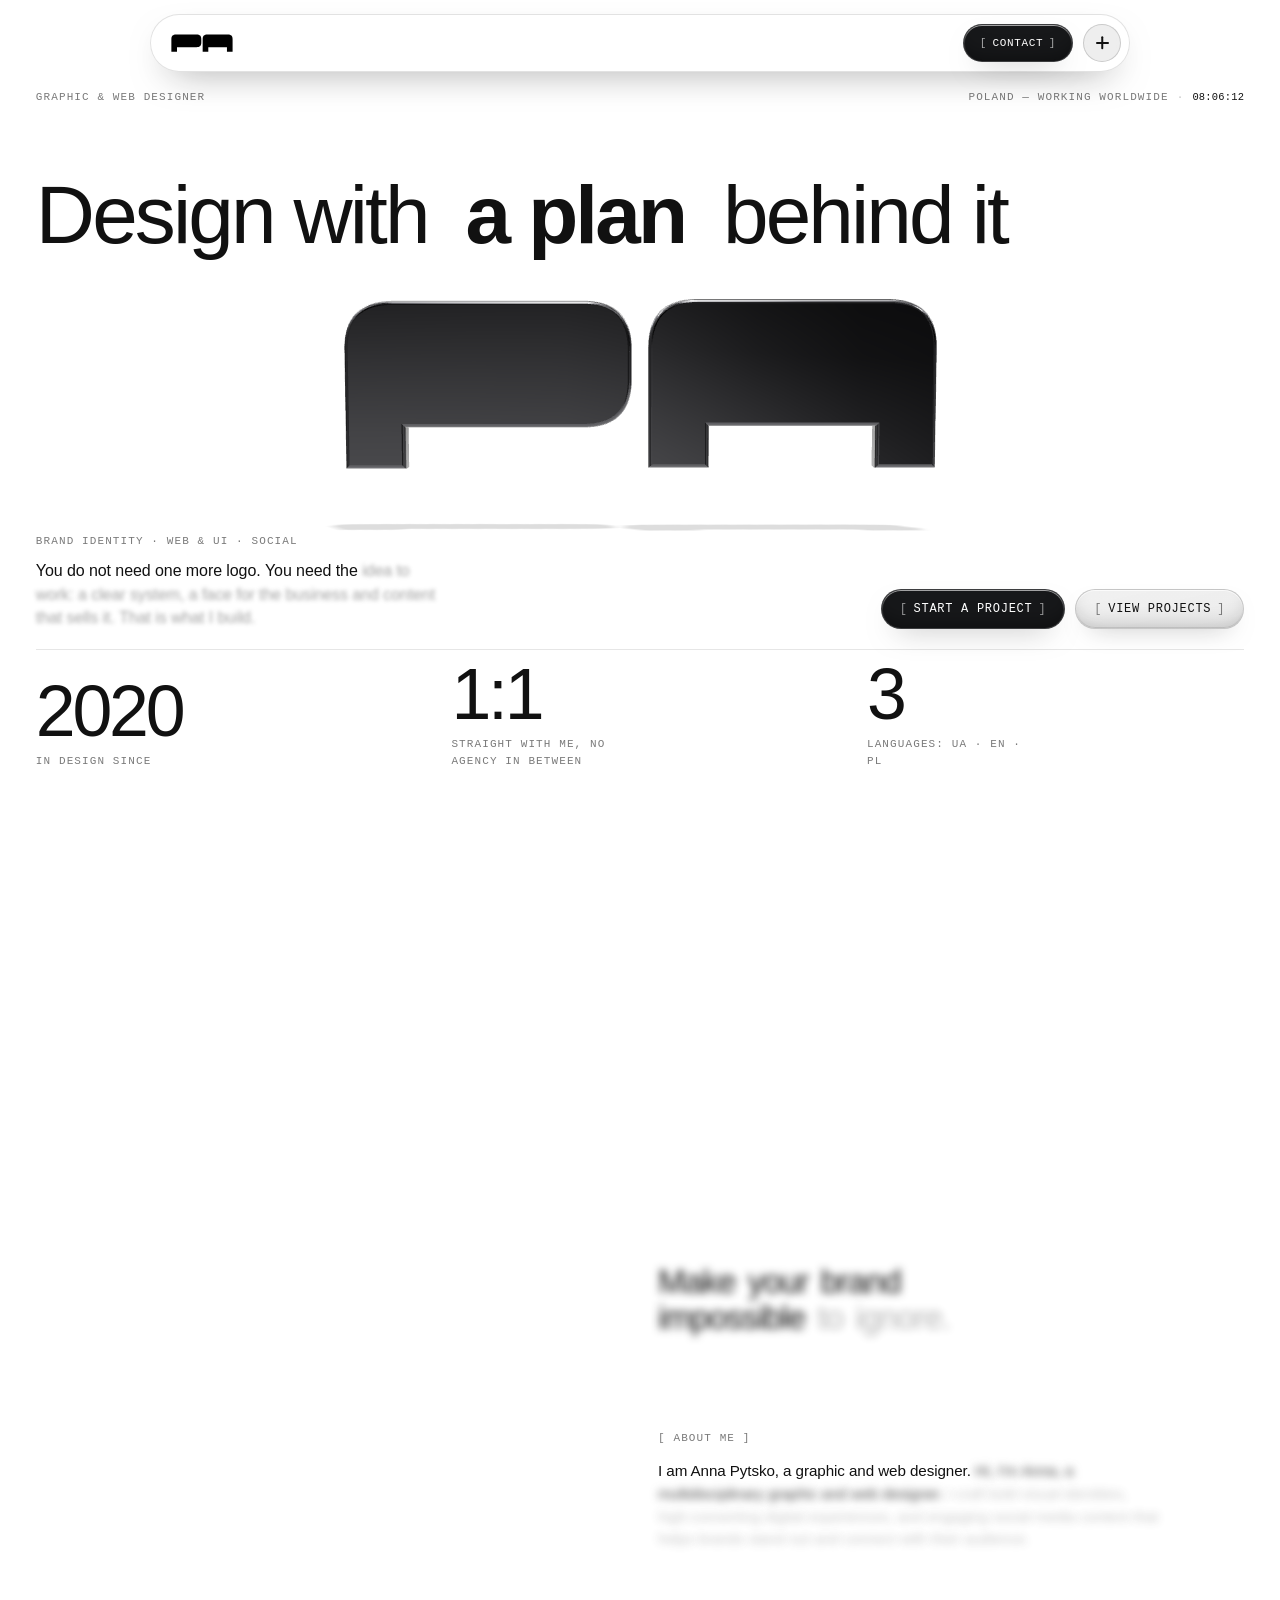
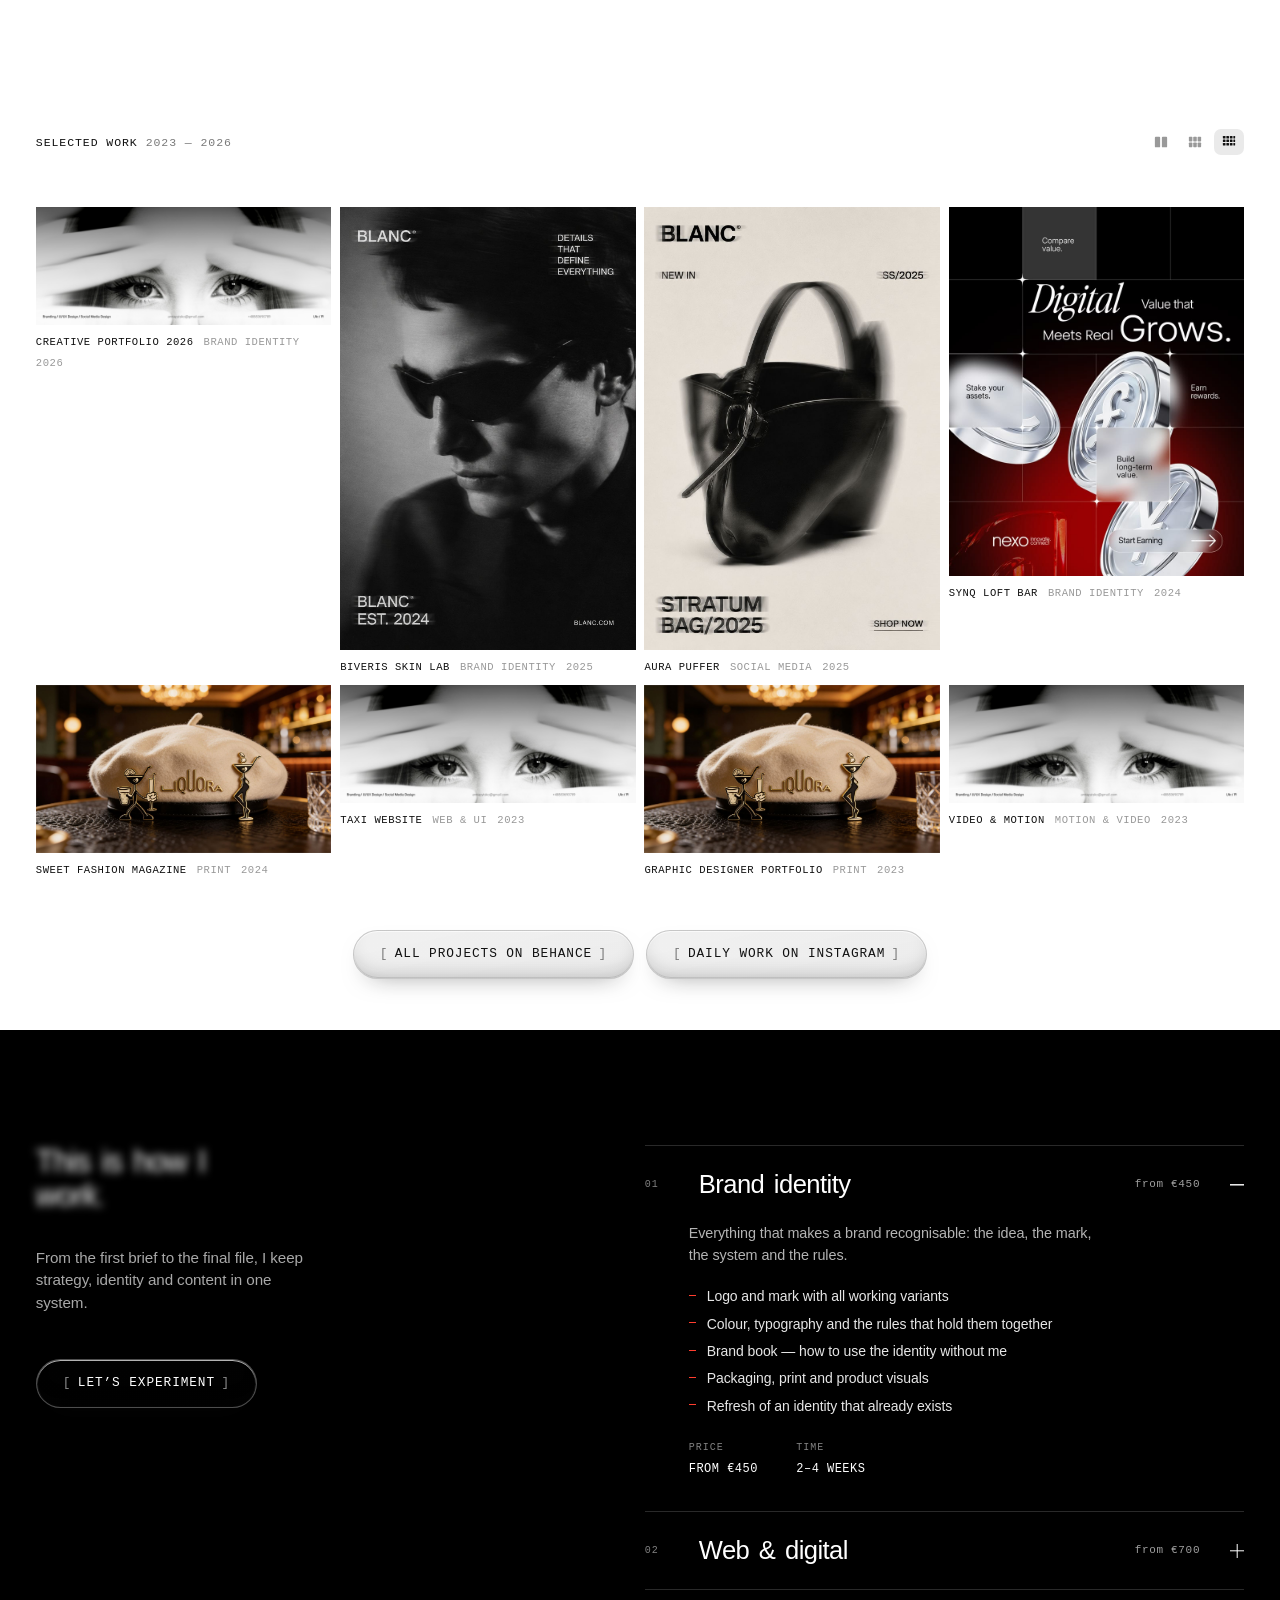
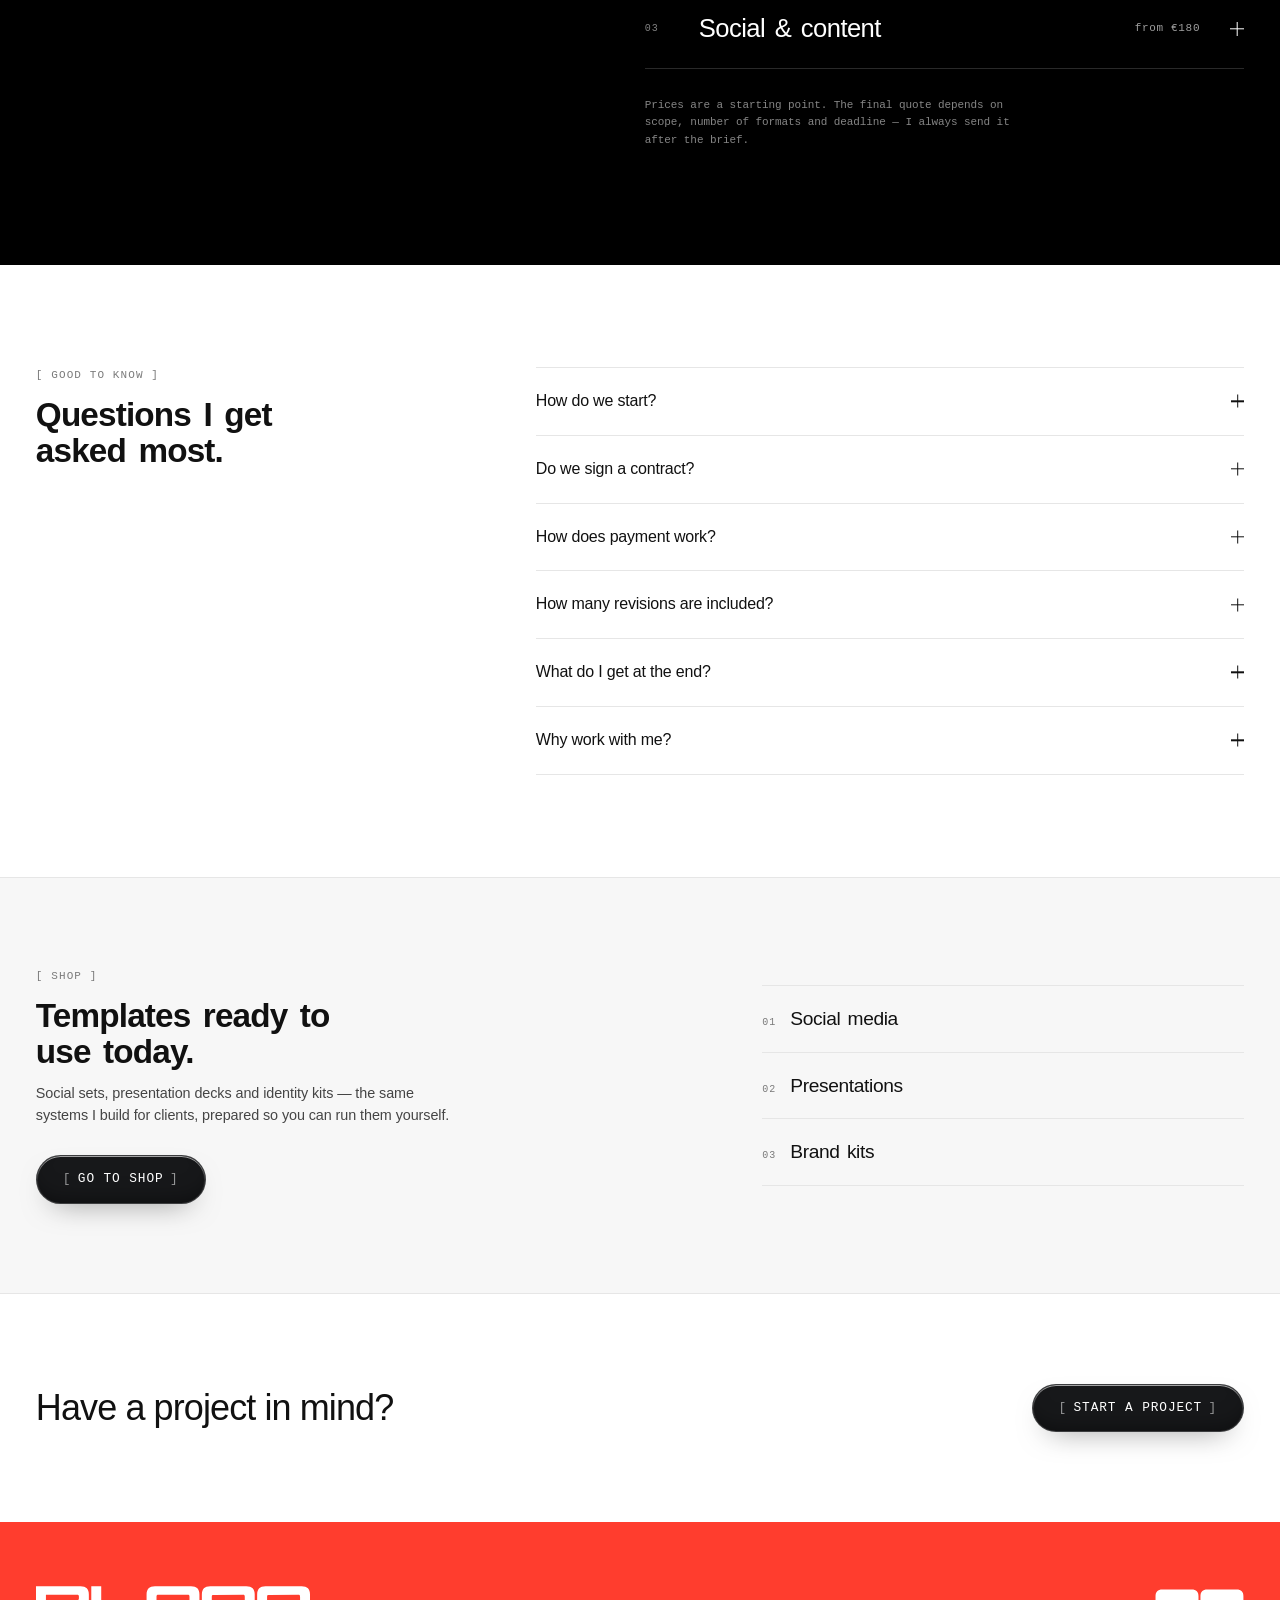
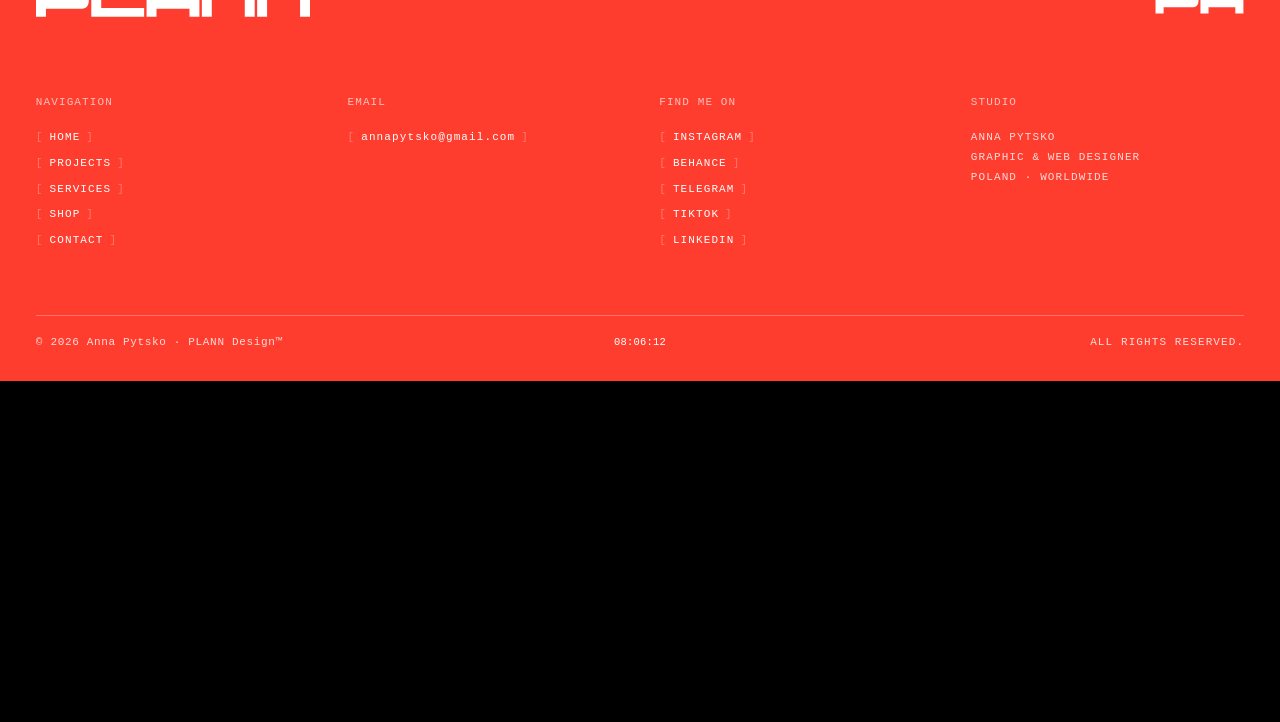
==== commit d50b25e9: "Znak stoi spokojnie i patrzy na tekst, naglowki wchodza slowo po slowie — koniec samoczynnego obraca" ====
--- a/index.html
+++ b/index.html
@@ -150,9 +150,9 @@
       <!-- Naglowek na dwoch wagach: cienkie slowa sa tlem dla grubych.
            Grube slowo niesie obietnice — plan, nie sama ozdoba. -->
       <h1 class="hero__head">
-        <span class="hero__thin" data-i18n="hero.headA">Design with</span>
-        <span class="hero__bold" data-i18n="hero.headB">a plan</span>
-        <span class="hero__thin" data-i18n="hero.headC">behind it</span>
+        <span class="hero__thin" data-manifesto data-i18n="hero.headA">Design with</span>
+        <span class="hero__bold" data-manifesto data-i18n="hero.headB">a plan</span>
+        <span class="hero__thin" data-manifesto data-i18n="hero.headC">behind it</span>
       </h1>
 
       <div class="hero__scene" data-hero-scene>
@@ -197,7 +197,7 @@
          dochodzi do 1, znak wychodzi z kadru i plotno gasnie (data-mono3d-end). -->
     <section class="intro" id="about" data-mono3d-end>
       <div class="container intro__grid">
-        <h1 class="intro__title" data-reveal data-i18n="hero.title">Make your brand impossible to ignore.</h1>
+        <h1 class="intro__title" data-reveal data-manifesto data-i18n="hero.title">Make your brand impossible to ignore.</h1>
         <div class="intro__body">
           <p class="label label--br intro__label" data-reveal data-i18n="about.label">About me</p>
           <p class="intro__text" data-reveal style="--d:.08s"><strong data-i18n="about.lead">I am Anna Pytsko, a graphic and web designer.</strong> <span data-manifesto data-i18n="about.text">Hi, I’m Anna, a multidisciplinary graphic and web designer.</span></p>
@@ -295,7 +295,7 @@
     <section class="lab" id="services">
       <div class="container lab__grid">
         <div class="lab__left">
-          <h2 class="lab__title" data-reveal><span data-i18n="services.headA">This is how I</span> <em data-i18n="services.headB">work.</em></h2>
+          <h2 class="lab__title" data-reveal><span data-manifesto data-i18n="services.headA">This is how I</span> <em data-manifesto data-i18n="services.headB">work.</em></h2>
           <p class="lab__text" data-reveal style="--d:.08s" data-i18n="services.leadRow">From the first brief to the final file, I keep strategy, identity and content in one system.</p>
           <div class="lab__cta" data-reveal style="--d:.14s">
             <a class="btn btn--lg" href="contact.html"><span class="btn__br" aria-hidden="true">[</span><span data-i18n="services.exp">Let’s experiment</span><span class="btn__br" aria-hidden="true">]</span></a>
--- a/style.css
+++ b/style.css
@@ -6991,7 +6991,7 @@
 
 /* Akapit w hero jest wiekszy, wiec jego niezapalone slowa moga byc odrobine
    mocniejsze — inaczej pierwszy ekran wyglada na niedokonczony */
-.hero__lead .mw { color: color-mix(in srgb, var(--fg) 34%, transparent); }
+/* (kolor slow w hero prowadzi teraz przezroczystosc — patrz sekcja 93) */
 
 @media (prefers-reduced-motion: reduce) {
   [data-manifesto] .mw { transition: none; color: var(--fg); }
@@ -7054,3 +7054,70 @@
 @media (max-width: 900px) {
   .has-mono3d .hero__scene { height: clamp(170px, 28svh, 300px); }
 }
+
+/* ---------------------------------------------------------------------------
+   92. ZNAK OBOK TEKSTU, NIE NA TEKSCIE (18.09.2026)
+   Wlascicielka: "znak zaslania tekst, ma byc za nim i obok, a nie na nim".
+   W sekcji o mnie caly tekst przenosi sie do prawej kolumny, a lewa zostaje
+   pusta — to w niej staje bryla, kiedy zjedzie z hero. Tekst i znak stoja
+   wiec obok siebie, znak jest lekko odwrocony w jego strone i prowadzi do
+   niego wzrok. Na waskim ekranie kolumna jest jedna i uklad zostaje jak byl.
+   --------------------------------------------------------------------------- */
+@media (min-width: 901px) {
+  .has-mono3d .intro__grid {
+    grid-template-columns: minmax(0, 1fr) minmax(0, 1.05fr);
+    align-items: start;
+  }
+  .has-mono3d .intro__title,
+  .has-mono3d .intro__body { grid-column: 2; }
+  .has-mono3d .intro__title { max-width: 20ch; margin-bottom: clamp(18px, 2.4vw, 32px); }
+}
+
+/* ---------------------------------------------------------------------------
+   93. NAGLOWKI TEZ WCHODZA SLOWO PO SLOWIE (18.09.2026)
+   Wlascicielka: "ta animacja ma byc i na glownym tekscie, zeby szlo z szarego
+   w czarny i z rozmycia — jak w calym moim stylu".
+   Slowo nieoswietlone jest przygaszone i rozmyte, oswietlone — ostre i w pelnym
+   kolorze. Przygaszamy przezroczystoscia, nie kolorem, wiec cienkie i grube
+   slowa naglowka zachowuja swoje wlasne kolory.
+   Naglowek hero widac od razu po wejsciu, wiec tam slowa wchodza kaskada zaraz
+   po starcie strony; reszta zapala sie w rytmie przewijania (js/manifesto.js).
+   --------------------------------------------------------------------------- */
+[data-manifesto] .mw {
+  display: inline-block;
+  color: inherit;
+  opacity: .3;
+  filter: blur(4px);
+  transition:
+    opacity .55s var(--ease-out),
+    filter .55s var(--ease-out);
+}
+[data-manifesto] .mw.is-lit,
+[data-manifesto].is-done .mw {
+  opacity: 1;
+  filter: blur(0);
+}
+
+/* Naglowek hero: kaskada zaraz po wejsciu strony, slowo za slowem */
+.hero__head .mw {
+  opacity: 0;
+  filter: blur(12px);
+  transition: none;
+}
+.is-loaded .hero__head .mw {
+  animation: mw-in .9s var(--ease-out) both;
+  animation-delay: calc(var(--i, 0) * 70ms);
+}
+@keyframes mw-in {
+  from { opacity: 0; filter: blur(12px); transform: translateY(.14em); }
+  to   { opacity: 1; filter: blur(0);    transform: none; }
+}
+
+@media (prefers-reduced-motion: reduce) {
+  [data-manifesto] .mw,
+  .hero__head .mw { opacity: 1; filter: none; transition: none; animation: none; }
+}
+
+/* Akapit w hero widac od razu po wejsciu, wiec jego niezapalone slowa sa
+   tylko lekko przygaszone — inaczej pierwszy ekran wyglada na nieczytelny */
+.hero__lead .mw { opacity: .5; filter: blur(2px); }
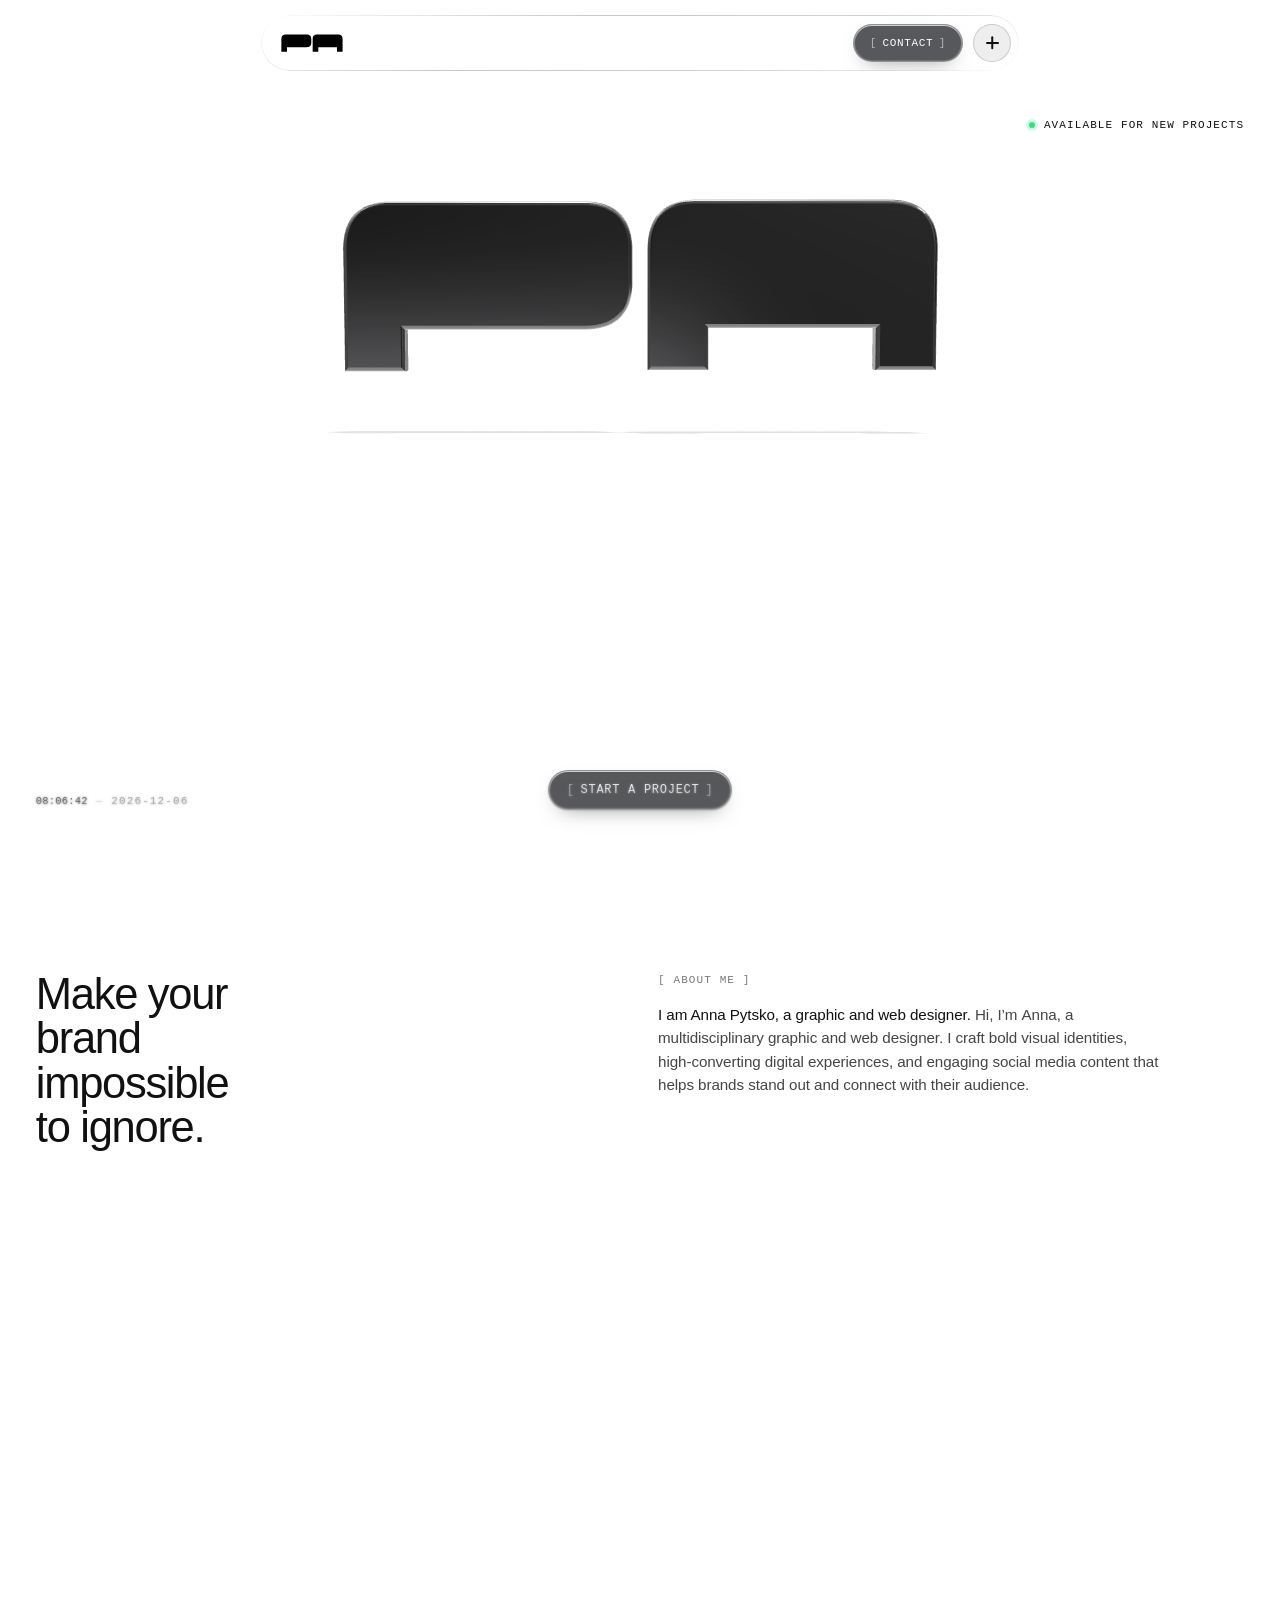
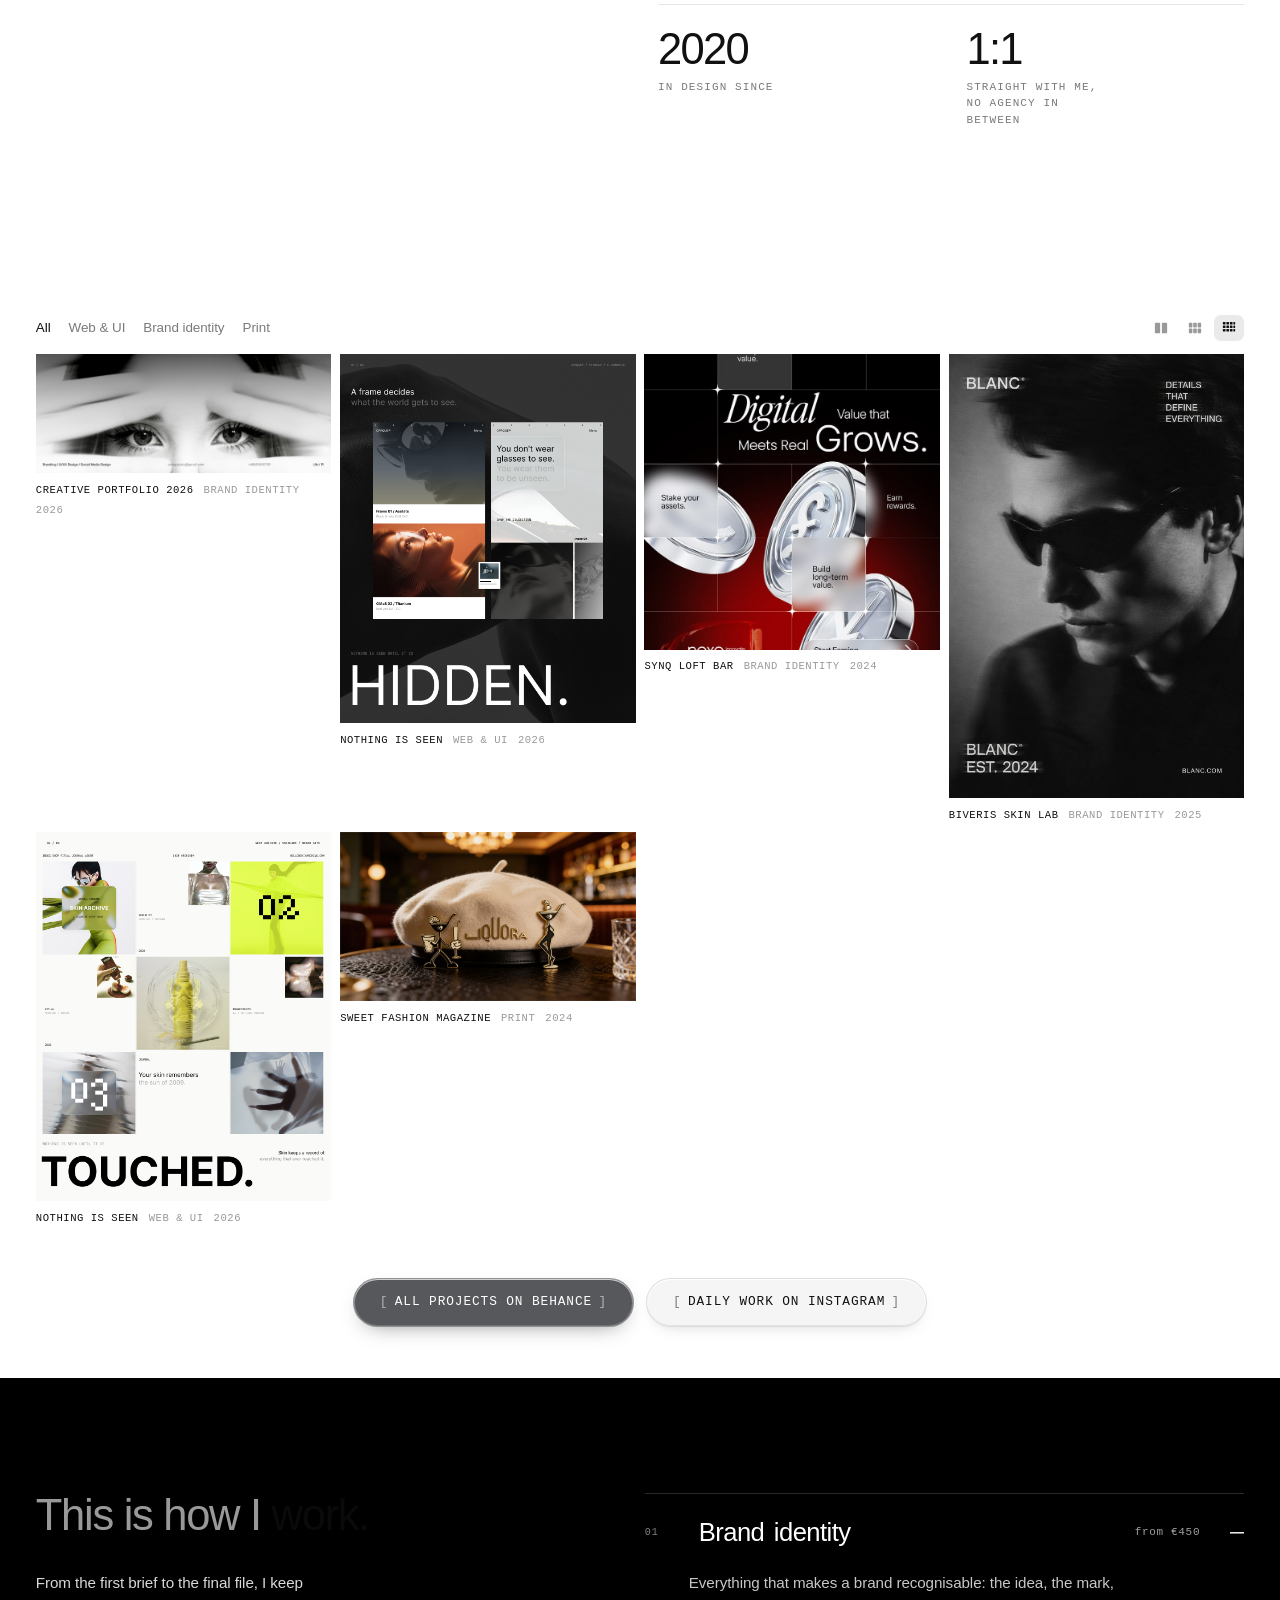
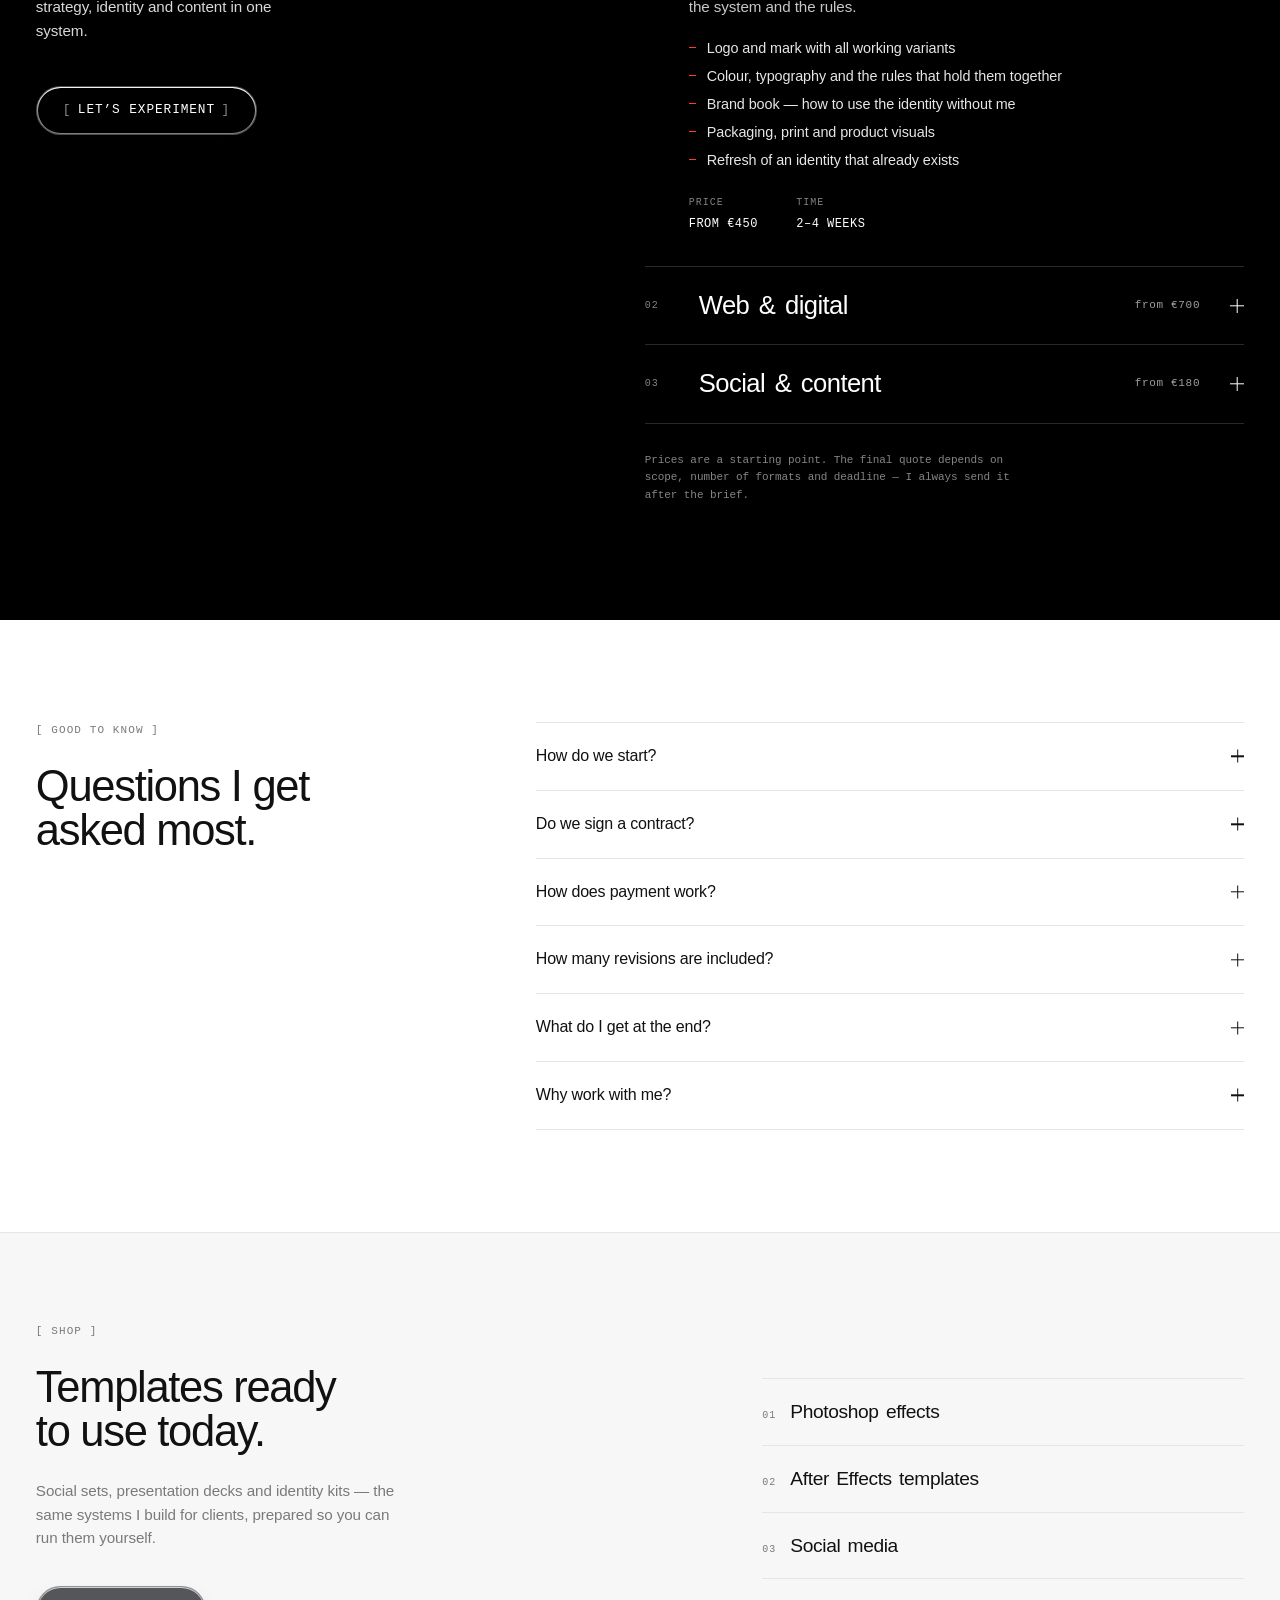
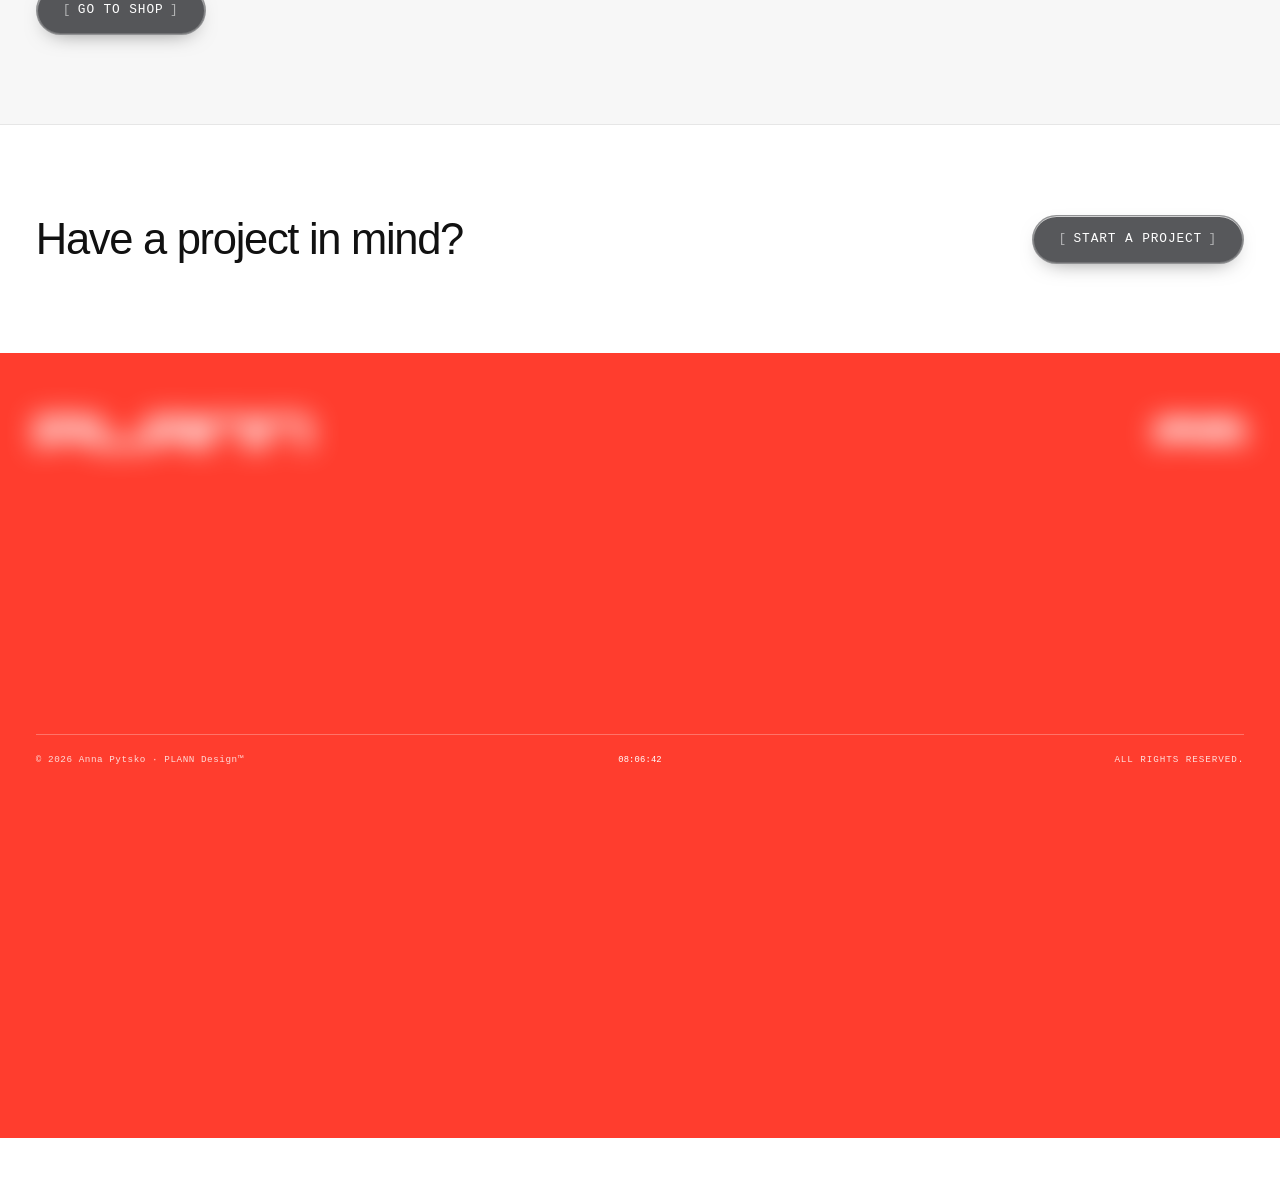
==== commit 1a78308c: "Przebudowa strony wedlug wskazan wlascicielki (01-02.10.2026) Hero: sam znak PA na pustym ekranie, s" ====
--- a/index.html
+++ b/index.html
@@ -140,54 +140,31 @@
          Plaska monograma pod spodem to zapas, gdy brak WebGL.
          Nad scena nie ma juz bialego kola — po stronie jezdzi tylko nasz
          kwadracik-kursor (patrz .cursor w style.css sekcja 14). -->
-    <section class="hero" id="home">
-      <!-- Gorna linijka: kim jestem i skad pracuje -->
-      <div class="container hero__top">
-        <p class="label hero__kicker" data-i18n="hero.label">Graphic &amp; web designer</p>
-        <p class="label hero__where"><span data-i18n="hero.based">Poland — working worldwide</span><span class="hero__dot" aria-hidden="true">·</span><span class="clock" data-clock>00:00:00</span></p>
-      </div>
-
-      <!-- Naglowek na dwoch wagach: cienkie slowa sa tlem dla grubych.
-           Grube slowo niesie obietnice — plan, nie sama ozdoba. -->
-      <h1 class="hero__head">
-        <span class="hero__thin" data-manifesto data-i18n="hero.headA">Design with</span>
-        <span class="hero__bold" data-manifesto data-i18n="hero.headB">a plan</span>
-        <span class="hero__thin" data-manifesto data-i18n="hero.headC">behind it</span>
-      </h1>
-
-      <div class="hero__scene" data-hero-scene>
-        <img class="hero__mono" src="img/logo-pa-dark.svg" alt="PLANN Design" data-hero-mono>
-        <canvas class="hero__logo3d" data-hero-logo3d aria-hidden="true"></canvas>
-      </div>
-
-      <!-- Pod znakiem: po co tu jestem i co dalej zrobic.
-           Akapit rozjasnia sie slowo po slowie przy przewijaniu (js/manifesto.js). -->
-      <div class="container hero__grid">
-        <div class="hero__leadCol">
-          <p class="label hero__dirs" data-i18n="hero.factWork">Brand identity · Web &amp; UI · Social</p>
-          <p class="hero__lead" data-manifesto data-i18n="hero.lead2">You do not need one more logo. You need the idea to work: a clear system, a face for the business and content that sells it. That is what I build.</p>
-        </div>
-        <div class="hero__actions">
+    <!-- 01.10.2026: hero przebudowane wedlug wzoru wlascicielki — jeden
+         czysty ekran: znak PA po srodku jako jedyny obiekt, tekst w rogach.
+         Lewy gorny rog: nazwa i obietnica. Prawy gorny: skad pracuje i zegar.
+         Prawy srodek: status. Dol: krotki akapit, dwa przyciski i strzalka.
+         Pasek faktow (2020 / 1:1 / 3) przeniesiony do sekcji "O mnie" —
+         hero mial za duzo tekstu i wygladal brudno (slowa wlascicielki).
+         Stary uklad hero (sekcje 89-91 w style.css) zostaje w kodzie. -->
+    <section class="hero hero--stage" id="home">
+      <div class="container hero__frame">
+        <!-- Prawy gorny rog: status, jedyny tekst u gory -->
+        <p class="label hero__status hero__in" style="--i:0"><span class="hero__live" aria-hidden="true"></span><span data-i18n="hero.status">Available for new projects</span></p>
+
+        <!-- Srodek: scena ze znakiem PA (rysuje ja js/mono-scroll3d.js na plotnie
+             za trescia; ten blok wyznacza tylko miejsce i srodek kadru) -->
+        <div class="hero__scene" data-hero-scene>
+          <img class="hero__mono" src="img/logo-pa-dark.svg" alt="PLANN Design" data-hero-mono>
+          <canvas class="hero__logo3d" data-hero-logo3d aria-hidden="true"></canvas>
+        </div>
+
+        <!-- Lewy dolny rog: czas studia i data, drobnym mono -->
+        <p class="label hero__clock hero__in" style="--i:1"><span class="clock" data-clock>00:00:00</span><span class="hero__dot" aria-hidden="true">—</span><span data-date>2026-01-01</span></p>
+
+        <!-- Dol, dokladnie po srodku: jeden niewielki przycisk -->
+        <div class="hero__go hero__in" style="--i:2">
           <a class="btn btn--solid" href="contact.html"><span class="btn__br" aria-hidden="true">[</span><span data-i18n="about.cta">Start a project</span><span class="btn__br" aria-hidden="true">]</span></a>
-          <a class="btn" href="index.html#projects"><span class="btn__br" aria-hidden="true">[</span><span data-i18n="hero.btnProjects">View projects</span><span class="btn__br" aria-hidden="true">]</span></a>
-        </div>
-      </div>
-
-      <!-- Pasek faktow. Zadnych wymyslonych liczb: rok, w ktorym wlascicielka
-           weszla w projektowanie, praca bez posrednikow i trzy jezyki.
-           Gdy beda policzone projekty i klienci, dopisze sie je tutaj. -->
-      <div class="container hero__facts">
-        <div class="hero__fact">
-          <p class="hero__figure">2020</p>
-          <p class="label hero__figureCap" data-i18n="hero.factSince">In design since</p>
-        </div>
-        <div class="hero__fact">
-          <p class="hero__figure">1:1</p>
-          <p class="label hero__figureCap" data-i18n="hero.factDirect">Straight with me, no agency in between</p>
-        </div>
-        <div class="hero__fact">
-          <p class="hero__figure">3</p>
-          <p class="label hero__figureCap" data-i18n="hero.factLang">Languages: UA · EN · PL</p>
         </div>
       </div>
     </section>
@@ -197,10 +174,27 @@
          dochodzi do 1, znak wychodzi z kadru i plotno gasnie (data-mono3d-end). -->
     <section class="intro" id="about" data-mono3d-end>
       <div class="container intro__grid">
-        <h1 class="intro__title" data-reveal data-manifesto data-i18n="hero.title">Make your brand impossible to ignore.</h1>
+        <!-- Naglowek na dwoch wagach: pierwsza czesc gruba, druga cienka (01.10.2026) -->
+        <h1 class="intro__title" data-reveal><strong data-manifesto data-i18n="hero.titleA">Make your brand</strong> <span data-manifesto data-i18n="hero.titleB">impossible to ignore.</span></h1>
         <div class="intro__body">
           <p class="label label--br intro__label" data-reveal data-i18n="about.label">About me</p>
           <p class="intro__text" data-reveal style="--d:.08s"><strong data-i18n="about.lead">I am Anna Pytsko, a graphic and web designer.</strong> <span data-manifesto data-i18n="about.text">Hi, I’m Anna, a multidisciplinary graphic and web designer.</span></p>
+
+        </div>
+
+        <!-- Dwa fakty (02.10.2026: wlasny element siatki, prawa kolumna na dole,
+             pod opisem; lewa dolna cwiartka to miejsce, w ktorym staje znak PA
+             po zjezdzie z hero). Fakt "3 jezyki" zdjety 01.10.2026 na prosbe
+             wlascicielki — klucz hero.factLang zostaje w slowniku. -->
+        <div class="intro__facts" data-reveal style="--d:.16s">
+          <div class="intro__fact">
+            <p class="intro__figure">2020</p>
+            <p class="label intro__figureCap" data-i18n="hero.factSince">In design since</p>
+          </div>
+          <div class="intro__fact">
+            <p class="intro__figure">1:1</p>
+            <p class="label intro__figureCap" data-i18n="hero.factDirect">Straight with me, no agency in between</p>
+          </div>
         </div>
 
         <!-- Okno portretu ze znakiem PA zdjete 17.09.2026 na wyrazna prosbe
@@ -224,9 +218,20 @@
          Klikniecie kafelka otwiera podglad projektu jak dotad (data-case).
          Stary uklad z nasuwaniem: style.css sekcja 63 i 73, js/works-stack.js
          — kod zostaje, skrypt wylaczony w spisie na dole strony. -->
+    <!-- 01.10.2026: prace stoja w blokach-projektach, jak na wzorze
+         wlascicielki. Kazdy blok ma jeden wiersz naglowka: nazwa, kierunek,
+         rok i plus, ktory otwiera podglad calego projektu. Pod spodem siatka
+         kadrow z podpisem w stylu nazwy pliku. Przelacznik gestosci stoi
+         w pierwszym wierszu i przestawia wszystkie siatki naraz. -->
     <section class="works" id="projects">
-      <div class="container works__bar">
-        <p class="works__title"><strong data-i18n="work.selected">Selected work</strong><span data-i18n="work.range">2023 — 2026</span></p>
+      <!-- Pasek nad siatka: filtry kierunkow po lewej, gestosc po prawej -->
+      <div class="container works__bar" data-reveal>
+        <div class="works__filters" role="group" data-works-filters data-i18n-attr="aria-label:work.filter" aria-label="Filter by direction">
+          <button class="wfilter is-active" type="button" data-wfilter="all" aria-pressed="true" data-i18n="sp.all">All</button>
+          <button class="wfilter" type="button" data-wfilter="web" aria-pressed="false" data-i18n="cat.web">Web &amp; UI</button>
+          <button class="wfilter" type="button" data-wfilter="brand" aria-pressed="false" data-i18n="cat.brand">Brand identity</button>
+          <button class="wfilter" type="button" data-wfilter="print" aria-pressed="false" data-i18n="cat.print">Print</button>
+        </div>
         <div class="works__views" role="group" data-i18n-attr="aria-label:work.density" aria-label="Grid density">
           <button class="works__view" type="button" data-view="2" aria-pressed="false" title="2"><svg viewBox="0 0 16 16" width="14" height="14" aria-hidden="true"><rect x="1" y="2" width="6" height="12" rx="1"/><rect x="9" y="2" width="6" height="12" rx="1"/></svg></button>
           <button class="works__view" type="button" data-view="3" aria-pressed="false" title="3"><svg viewBox="0 0 16 16" width="14" height="14" aria-hidden="true"><rect x="1" y="2" width="4" height="5.5" rx=".8"/><rect x="6" y="2" width="4" height="5.5" rx=".8"/><rect x="11" y="2" width="4" height="5.5" rx=".8"/><rect x="1" y="8.5" width="4" height="5.5" rx=".8"/><rect x="6" y="8.5" width="4" height="5.5" rx=".8"/><rect x="11" y="8.5" width="4" height="5.5" rx=".8"/></svg></button>
@@ -234,60 +239,52 @@
         </div>
       </div>
 
+      <!-- 01.10.2026 (wieczor): szesc prac, nie wiecej — wlascicielka nie chce
+           na start wymyslac opisow do kilkunastu projektow. Kadry roznia sie
+           ksztaltem: szerokie (span 2), pionowe i jeden kwadrat. Glebia przy
+           przewijaniu (kafelek blizej srodka ekranu jest ostry i blizej,
+           dalsze mniejsze i rozmyte): js/works-depth.js, style sekcja 96.
+           Pozostale kadry serii "Nothing is seen" (img/1-10) sa dalej
+           w podgladzie projektu (script.js, localGalleries). -->
       <div class="container works__grid" data-works-grid style="--cols:4">
-        <article class="wtile" data-reveal>
+        <article class="wtile wtile--wide" data-cat="brand">
           <a class="wtile__media" href="https://www.behance.net/gallery/247999533/Creative-Portfolio-2026-Branding-Web-Social-Media" target="_blank" rel="noopener" data-case="Creative Portfolio 2026">
             <img src="img/cover-portfolio.png" alt="Creative Portfolio 2026 — project cover" loading="lazy">
           </a>
           <p class="wtile__cap"><span class="wtile__name">Creative Portfolio 2026</span><span class="wtile__meta" data-i18n="cat.brand">—</span><span class="wtile__meta">2026</span></p>
         </article>
-        <article class="wtile" data-reveal>
+        <article class="wtile" data-cat="web">
+          <a class="wtile__media" href="https://www.behance.net/pl_annetka" target="_blank" rel="noopener" data-case="Nothing is seen"><img src="img/8.png" alt="Nothing is seen — web series, Hidden" loading="lazy"></a>
+          <p class="wtile__cap"><span class="wtile__name">Nothing is seen</span><span class="wtile__meta" data-i18n="cat.web">—</span><span class="wtile__meta">2026</span></p>
+        </article>
+        <article class="wtile wtile--square" data-cat="brand">
+          <a class="wtile__media" href="https://www.behance.net/gallery/230004703/Logo-and-brand-identity-for-a-Loft-bar-SYNQ" target="_blank" rel="noopener" data-case="SYNQ Loft Bar">
+            <img src="img/cover-synq.jpg" alt="SYNQ Loft Bar — project cover" loading="lazy">
+          </a>
+          <p class="wtile__cap"><span class="wtile__name">SYNQ Loft Bar</span><span class="wtile__meta" data-i18n="cat.brand">—</span><span class="wtile__meta">2024</span></p>
+        </article>
+        <article class="wtile" data-cat="brand">
           <a class="wtile__media" href="https://www.behance.net/gallery/239621207/BIVERIS-Skin-Lab-Clinical-Brand-Identity-UX-System" target="_blank" rel="noopener" data-case="BIVERIS Skin Lab">
             <img src="img/cover-biveris.jpg" alt="BIVERIS Skin Lab — project cover" loading="lazy">
           </a>
           <p class="wtile__cap"><span class="wtile__name">BIVERIS Skin Lab</span><span class="wtile__meta" data-i18n="cat.brand">—</span><span class="wtile__meta">2025</span></p>
         </article>
-        <article class="wtile" data-reveal>
-          <a class="wtile__media" href="https://www.behance.net/gallery/237225941/AURA-PUFFER-Fashion-Banner-Series" target="_blank" rel="noopener" data-case="AURA PUFFER">
-            <img src="img/cover-aura.jpg" alt="AURA PUFFER — project cover" loading="lazy">
-          </a>
-          <p class="wtile__cap"><span class="wtile__name">AURA PUFFER</span><span class="wtile__meta" data-i18n="cat.social">—</span><span class="wtile__meta">2025</span></p>
+        <article class="wtile" data-cat="web">
+          <a class="wtile__media" href="https://www.behance.net/pl_annetka" target="_blank" rel="noopener" data-case="Nothing is seen"><img src="img/9.png" alt="Nothing is seen — web series, Touched" loading="lazy"></a>
+          <p class="wtile__cap"><span class="wtile__name">Nothing is seen</span><span class="wtile__meta" data-i18n="cat.web">—</span><span class="wtile__meta">2026</span></p>
         </article>
-        <article class="wtile" data-reveal>
-          <a class="wtile__media" href="https://www.behance.net/gallery/230004703/Logo-and-brand-identity-for-a-Loft-bar-SYNQ" target="_blank" rel="noopener" data-case="SYNQ Loft Bar">
-            <img src="img/cover-synq.jpg" alt="SYNQ Loft Bar — project cover" loading="lazy">
-          </a>
-          <p class="wtile__cap"><span class="wtile__name">SYNQ Loft Bar</span><span class="wtile__meta" data-i18n="cat.brand">—</span><span class="wtile__meta">2024</span></p>
-        </article>
-        <article class="wtile" data-reveal>
+        <article class="wtile wtile--wide" data-cat="print">
           <a class="wtile__media" href="https://www.behance.net/gallery/195214865/Magazine-Sweet-Fashion" target="_blank" rel="noopener" data-case="Sweet Fashion Magazine">
             <img src="img/cover-magazine.jpg" alt="Sweet Fashion Magazine — project cover" loading="lazy">
           </a>
           <p class="wtile__cap"><span class="wtile__name">Sweet Fashion Magazine</span><span class="wtile__meta" data-i18n="cat.print">—</span><span class="wtile__meta">2024</span></p>
         </article>
-        <article class="wtile" data-reveal>
-          <a class="wtile__media" href="https://www.behance.net/gallery/169190567/Taxi-website-design" target="_blank" rel="noopener" data-case="Taxi Website">
-            <img src="img/cover-portfolio.png" alt="Taxi Website — project cover" loading="lazy">
-          </a>
-          <p class="wtile__cap"><span class="wtile__name">Taxi Website</span><span class="wtile__meta" data-i18n="cat.web">—</span><span class="wtile__meta">2023</span></p>
-        </article>
-        <article class="wtile" data-reveal>
-          <a class="wtile__media" href="https://www.behance.net/gallery/195176283/Graphic-Designer-Portfolio" target="_blank" rel="noopener" data-case="Graphic Designer Portfolio">
-            <img src="img/cover-magazine.jpg" alt="Graphic Designer Portfolio — project cover" loading="lazy">
-          </a>
-          <p class="wtile__cap"><span class="wtile__name">Graphic Designer Portfolio</span><span class="wtile__meta" data-i18n="cat.print">—</span><span class="wtile__meta">2023</span></p>
-        </article>
-        <article class="wtile" data-reveal>
-          <a class="wtile__media" href="https://www.behance.net/gallery/164450091/Video" target="_blank" rel="noopener" data-case="Video & Motion">
-            <img src="img/cover-portfolio.png" alt="Video &amp; Motion — project cover" loading="lazy">
-          </a>
-          <p class="wtile__cap"><span class="wtile__name">Video &amp; Motion</span><span class="wtile__meta" data-i18n="cat.motion">—</span><span class="wtile__meta">2023</span></p>
-        </article>
       </div>
     </section>
 
     <div class="container works__cta" data-reveal>
-      <a class="btn btn--lg" href="https://www.behance.net/pl_annetka" target="_blank" rel="noopener"><span class="btn__br" aria-hidden="true">[</span><span data-i18n="projects.behance">All projects on Behance</span><span class="btn__br" aria-hidden="true">]</span></a>
+      <!-- 02.10.2026: pierwszy przycisk to ciemne szklo, drugi jasne — zeby nie byly jednakowe -->
+      <a class="btn btn--lg btn--ink" href="https://www.behance.net/pl_annetka" target="_blank" rel="noopener"><span class="btn__br" aria-hidden="true">[</span><span data-i18n="projects.behance">All projects on Behance</span><span class="btn__br" aria-hidden="true">]</span></a>
       <a class="btn btn--lg" href="https://www.instagram.com/plann_design_" target="_blank" rel="noopener"><span class="btn__br" aria-hidden="true">[</span><span data-i18n="projects.instagram">Daily work on Instagram</span><span class="btn__br" aria-hidden="true">]</span></a>
     </div>
 
@@ -295,7 +292,7 @@
     <section class="lab" id="services">
       <div class="container lab__grid">
         <div class="lab__left">
-          <h2 class="lab__title" data-reveal><span data-manifesto data-i18n="services.headA">This is how I</span> <em data-manifesto data-i18n="services.headB">work.</em></h2>
+          <h2 class="lab__title" data-reveal><span data-manifesto data-i18n="services.headA">This is how I</span> <strong data-manifesto data-i18n="services.headB">work.</strong></h2>
           <p class="lab__text" data-reveal style="--d:.08s" data-i18n="services.leadRow">From the first brief to the final file, I keep strategy, identity and content in one system.</p>
           <div class="lab__cta" data-reveal style="--d:.14s">
             <a class="btn btn--lg" href="contact.html"><span class="btn__br" aria-hidden="true">[</span><span data-i18n="services.exp">Let’s experiment</span><span class="btn__br" aria-hidden="true">]</span></a>
@@ -391,7 +388,7 @@
       <div class="container faq__grid">
         <div class="faq__head" data-reveal>
           <p class="label label--br" data-i18n="fq.label">Good to know</p>
-          <h2 class="faq__title" data-i18n="fq.title">Questions I get asked most.</h2>
+          <h2 class="faq__title"><strong data-i18n="fq.titleA">Questions</strong> <span data-i18n="fq.titleB">I get asked most.</span></h2>
         </div>
         <div class="faq__list" data-reveal data-reveal-stagger>
           <details class="faq__item">
@@ -445,14 +442,14 @@
       <div class="container shopteaser__grid">
         <div class="shopteaser__left" data-reveal>
           <p class="label label--br" data-i18n="shp.label">Shop</p>
-          <h2 class="shopteaser__title" data-i18n="shp.title">Templates ready to use today.</h2>
+          <h2 class="shopteaser__title"><strong data-i18n="shp.titleA">Templates</strong> <span data-i18n="shp.titleB">ready to use today.</span></h2>
           <p class="shopteaser__text" data-i18n="shp.text">—</p>
           <a class="btn btn--solid btn--lg shopteaser__cta" href="shop.html"><span class="btn__br" aria-hidden="true">[</span><span data-i18n="shp.cta">Go to shop</span><span class="btn__br" aria-hidden="true">]</span></a>
         </div>
         <ul class="shopteaser__cats" data-reveal data-reveal-stagger>
-          <li><span class="shopteaser__num" aria-hidden="true">01</span><span data-i18n="sp.cSocial">Social media</span></li>
-          <li><span class="shopteaser__num" aria-hidden="true">02</span><span data-i18n="sp.cDecks">Presentations</span></li>
-          <li><span class="shopteaser__num" aria-hidden="true">03</span><span data-i18n="sp.cKits">Brand kits</span></li>
+          <li><span class="shopteaser__num" aria-hidden="true">01</span><span data-i18n="sp.cPs">Photoshop effects</span></li>
+          <li><span class="shopteaser__num" aria-hidden="true">02</span><span data-i18n="sp.cAe">After Effects templates</span></li>
+          <li><span class="shopteaser__num" aria-hidden="true">03</span><span data-i18n="sp.cSocial">Social media</span></li>
         </ul>
       </div>
     </section>
@@ -550,7 +547,9 @@
 
   <!-- Progresywne rozmycie przy dolnej krawędzi ekranu -->
   <div class="pblur" aria-hidden="true"><div></div><div></div><div></div><div></div></div>
-  <div class="case-loader" aria-hidden="true"><span data-case-loader-title></span></div>
+  <!-- Czarny ekran przy otwieraniu projektu: znak PA wykreca sie z czerni
+       (jak kurtyna wejsciowa), pod nim nazwa projektu (01.10.2026) -->
+  <div class="case-loader" aria-hidden="true"><img class="case-loader__mark" src="img/logo-pa-white.svg" alt=""><span data-case-loader-title></span></div>
 
   <!-- Filtr gooey: dziala wylacznie na malej kropli przelacznika jezyka -->
   <svg class="goo-defs" width="0" height="0" aria-hidden="true" focusable="false" style="position:absolute;width:0;height:0;overflow:hidden">
@@ -582,6 +581,11 @@
        Kod zostaje — wraca odkomentowaniem tej linii i przywroceniem .wrow.
        <script src="js/works-stack.js" defer></script> -->
   <script src="js/works-grid.js" defer></script>
+  <script src="js/works-filter.js" defer></script>
+  <!-- Glebia prac wylaczona 02.10.2026 na prosbe wlascicielki ("nie zaciemniaj,
+       nie rozmywaj"). Kod zostaje — wraca odkomentowaniem tej linii.
+       <script src="js/works-depth.js" defer></script> -->
+  <script src="js/page-flow.js" defer></script>
   <!-- Pryzma 3D zdjeta ze strony 14.09.2026 razem ze swoja sekcja.
        <script src="js/obj3d.js" defer></script> -->
   <!-- Model glowy zdjety 13.09.2026 na prosbe wlascicielki. Zeby wrocil,
--- a/style.css
+++ b/style.css
@@ -7121,3 +7121,1140 @@
 /* Akapit w hero widac od razu po wejsciu, wiec jego niezapalone slowa sa
    tylko lekko przygaszone — inaczej pierwszy ekran wyglada na nieczytelny */
 .hero__lead .mw { opacity: .5; filter: blur(2px); }
+
+
+/* ---------------------------------------------------------------------------
+   94. HERO: SAM ZNAK NA CZYSTYM EKRANIE (01.10.2026, wersja 3)
+   Wlascicielka pokazala wzor (ovyon): na pierwszym ekranie prawie nie ma
+   tekstu — duzy obiekt po srodku, drobny zegar w lewym dolnym rogu, jeden
+   niewielki przycisk na dole po srodku. U nas obiektem jest znak PA ze sceny
+   3D (js/mono-scroll3d.js rysuje go w srodku bloku .hero__scene). Jedyny
+   tekst u gory to status "available" w prawym rogu. Naglowek strony (h1)
+   stoi w sekcji "O mnie" — hero ma byc puste i oddychac.
+   Znak zniknal wczesniej, bo hero malowal papier NAD plotnem 3D — przy
+   dzialajacej scenie hero jest przezroczysty.
+   Stare reguly hero (sekcje 89-91) zostaja; ponizsze nadpisuja je tylko
+   przy klasie .hero--stage. Wersja 2 (tytul, akapit, strzalka) w historii git.
+   --------------------------------------------------------------------------- */
+.hero.hero--stage {
+  --hero-top: clamp(28px, 5vh, 56px);
+  --hero-bottom: clamp(72px, 10vh, 104px);  /* nad progresywnym rozmyciem u dolu */
+  display: block;
+  min-height: 100svh;
+  padding: calc(var(--nav-h) + 14px + var(--hero-top)) 0 var(--hero-bottom);
+  background: var(--paper);
+}
+.has-mono3d .hero.hero--stage { background: transparent; }
+
+.hero__frame {
+  display: grid;
+  grid-template-columns: minmax(0, 1fr) auto minmax(0, 1fr);
+  grid-template-rows: auto minmax(0, 1fr) auto;
+  column-gap: clamp(16px, 2vw, 32px);
+  min-height: calc(100svh - var(--nav-h) - 14px - var(--hero-top) - var(--hero-bottom));
+}
+
+/* Prawy gorny rog: status */
+.hero__status {
+  grid-column: 3;
+  grid-row: 1;
+  display: inline-flex;
+  align-items: center;
+  align-self: start;
+  justify-self: end;
+  gap: 9px;
+  margin: 0;
+  color: var(--fg);
+}
+.hero__live {
+  width: 6px;
+  height: 6px;
+  border-radius: 50%;
+  background: var(--ok);
+  box-shadow: 0 0 0 3px color-mix(in srgb, var(--ok) 22%, transparent);
+}
+
+/* Srodek: scena na cala szerokosc, znak staje w jej srodku */
+.hero--stage .hero__scene {
+  grid-column: 1 / -1;
+  grid-row: 2;
+  height: auto;
+  min-height: clamp(260px, 52svh, 700px);
+  margin: 0;
+}
+
+/* Lewy dolny rog: zegar i data */
+.hero__clock {
+  grid-column: 1;
+  grid-row: 3;
+  align-self: end;
+  display: inline-flex;
+  align-items: baseline;
+  gap: 8px;
+  margin: 0;
+  color: var(--muted);
+}
+.hero__clock .clock { color: var(--fg); }
+.hero__dot { opacity: .45; }
+
+/* Dol, po srodku: jeden przycisk */
+.hero__go {
+  grid-column: 2;
+  grid-row: 3;
+  align-self: end;
+  justify-self: center;
+}
+
+/* Wejscie: bloki hero wplywaja po kolei, dopiero gdy kurtyna zejdzie.
+   Bez kurtyny (prefers-reduced-motion) wystarczy zaladowana strona. */
+.hero__in {
+  opacity: 0;
+  transform: translateY(12px);
+  transition: opacity 1s var(--ease-out), transform 1s var(--ease-out);
+  transition-delay: calc(.1s + var(--i, 0) * .09s);
+}
+body.is-gate-open .hero__in,
+body.is-loaded:not(.is-gating) .hero__in { opacity: 1; transform: none; }
+
+@media (max-width: 900px) {
+  .hero.hero--stage { --hero-top: clamp(20px, 4vh, 40px); min-height: 100svh; }
+  .hero__frame {
+    grid-template-columns: minmax(0, 1fr);
+    grid-template-rows: auto minmax(0, 1fr) auto auto;
+    row-gap: clamp(14px, 2.4vh, 22px);
+  }
+  .hero__status,
+  .hero--stage .hero__scene,
+  .hero__clock,
+  .hero__go { grid-column: 1; grid-row: auto; }
+  .hero__status { justify-self: start; }
+  .hero--stage .hero__scene { min-height: clamp(200px, 40svh, 360px); }
+  .hero__go { justify-self: start; }
+}
+
+@media (prefers-reduced-motion: reduce) {
+  .hero__in { opacity: 1; transform: none; transition: none; }
+}
+
+/* ---------------------------------------------------------------------------
+   95. TEKST BEZ ROZMYCIA (01.10.2026)
+   Wlascicielka: "glowny tekst jest rozmyty, nie da sie go normalnie czytac —
+   rozmycie trzeba zabrac". Slowa, ktore jeszcze sie nie zapalily, byly
+   przygaszone I rozmyte (sekcja 93). Rozmycie schodzi; zostaje samo
+   przyciemnienie szarosc -> kolor tekstu, tak jak na serwisach, ktore
+   pokazala. Nieoswietlone slowo jest teraz troche mocniejsze (34% zamiast
+   30%), zeby akapit dalo sie czytac takze przed przewinieciem.
+   Zeby rozmycie slow wrocilo, wystarczy wykasowac ten blok.
+   --------------------------------------------------------------------------- */
+[data-manifesto] .mw {
+  opacity: .34;
+  filter: none;
+  transition: opacity .55s var(--ease-out);
+}
+[data-manifesto] .mw.is-lit,
+[data-manifesto].is-done .mw { filter: none; }
+.hero__head .mw { opacity: 0; }
+
+/* ---------------------------------------------------------------------------
+   96. PRACE: SZESC KADROW, ROZNE KSZTALTY, GLEBIA I FILTRY (01.10.2026)
+   Wlascicielka: "prace razem, w jednej siatce, najwyzej szesc; kadry roznych
+   ksztaltow — szeroki, pionowy, kwadrat; przy przewijaniu to, co dalej,
+   jakby w tle, a to, co przy mnie, blisko; po najechaniu na jeden projekt
+   reszta lekko sie rozmywa". Nad siatka: filtry kierunkow (zwyklym tekstem,
+   aktywny czarny) po lewej, gestosc 2 / 3 / 4 po prawej.
+   Glebia: js/works-depth.js wpisuje kafelkowi --depth (0 = srodek ekranu,
+   1 = daleko), a tu zamienia sie to na skale, rozmycie i przezroczystosc.
+   Najechanie: reszta kafelkow dostaje dodatkowe rozmycie (--hb) i gasnie.
+   Ksztalty: .wtile--wide zajmuje dwie kolumny, .wtile--square jest kwadratem
+   (zdjecie przyciete), reszta trzyma wlasne proporcje i rowna sie gora.
+   Filtry: js/works-filter.js. Pozostale kadry serii zostaly w podgladzie.
+   --------------------------------------------------------------------------- */
+.works__bar {
+  display: flex;
+  align-items: center;
+  justify-content: space-between;
+  gap: 20px;
+  padding-bottom: calc(var(--works-gap) + 4px);
+}
+.works__filters { display: flex; flex-wrap: wrap; gap: 4px 18px; }
+.wfilter {
+  padding: 0;
+  border: 0;
+  background: none;
+  font: inherit;
+  font-size: .84rem;
+  letter-spacing: -.005em;
+  color: var(--muted);
+  cursor: pointer;
+  transition: color .3s var(--ease);
+}
+.wfilter:hover { color: var(--fg); }
+.wfilter.is-active { color: var(--fg); font-weight: 500; }
+
+.works__grid { transition: opacity .26s var(--ease), gap .45s var(--ease-out); }
+.works__grid.is-switching { opacity: 0; }
+.wtile[hidden] { display: none; }
+.wtile__file { color: var(--faint); }
+
+/* Ksztalty kadrow */
+.wtile--wide { grid-column: span 2; }
+.wtile--square .wtile__media { aspect-ratio: 1 / 1; }
+.wtile--square .wtile__media img { height: 100%; object-fit: cover; }
+@media (max-width: 520px) { .wtile--wide { grid-column: span 1; } }
+
+/* Glebia przy przewijaniu + rozmycie reszty po najechaniu */
+.wtile {
+  --depth: 0;
+  --hb: 0px;
+  transform: scale(calc(1 - var(--depth) * .07));
+  transform-origin: center;
+  filter: none;   /* 02.10.2026: rozmycie zdjete na prosbe wlascicielki — zostaje skala i przezroczystosc */
+  opacity: calc(1 - var(--depth) * .42);
+  transition: filter .4s var(--ease), opacity .4s var(--ease);
+  will-change: transform, filter, opacity;
+}
+.works__grid:has(.wtile:hover) .wtile:not(:hover) {
+  opacity: calc(.55 - var(--depth) * .25);
+}
+.wtile:hover { --depth: 0; }
+
+@media (max-width: 900px) {
+  .works__bar { flex-direction: column; align-items: flex-start; gap: 12px; }
+}
+@media (prefers-reduced-motion: reduce) {
+  .wtile { transform: none; filter: none; opacity: 1; transition: none; }
+}
+
+/* ---------------------------------------------------------------------------
+   97. FAKTY W SEKCJI "O MNIE" (01.10.2026)
+   Dwa fakty z hero (2020 / 1:1) przeprowadzily sie tutaj — pod akapit o mnie,
+   w jednym rzedzie nad cienka linia. Fakt "3 jezyki" zdjety na prosbe
+   wlascicielki. Uklad jak w dolnym rzedzie wzoru: waskie kolumny, drobny podpis.
+   --------------------------------------------------------------------------- */
+.intro__facts {
+  display: grid;
+  grid-template-columns: repeat(2, minmax(0, 1fr));
+  gap: clamp(16px, 2.4vw, 36px);
+  margin-top: clamp(28px, 4vw, 56px);
+  padding-top: clamp(16px, 2vw, 24px);
+  border-top: 1px solid var(--line);
+}
+.intro__fact { min-width: 0; }
+.intro__figure {
+  margin: 0;
+  font-family: var(--font-title);
+  font-weight: 300;
+  font-size: clamp(1.9rem, 3.4vw, 3rem);
+  line-height: .95;
+  letter-spacing: -.04em;
+  color: var(--ink);
+}
+.intro__figureCap {
+  margin: 8px 0 0;
+  max-width: 20ch;
+  color: var(--muted);
+}
+@media (max-width: 640px) {
+  .intro__facts { grid-template-columns: 1fr; gap: 14px; }
+  .intro__fact { display: flex; align-items: baseline; gap: 12px; }
+  .intro__figureCap { margin: 0; }
+}
+
+/* ---------------------------------------------------------------------------
+   98. USLUGI: NAGLOWEK JEDZIE RAZEM Z LISTA, TEKST CZYTELNY (01.10.2026)
+   Wlascicielka: "This is how I work. nieczytelne, za szare, za blade; ma sie
+   przesuwac przy przewijaniu razem z uslugami — od pierwszej do ostatniej".
+   Lewa kolumna (naglowek, zdanie, przycisk) jest przyklejona (sticky) na
+   czas, gdy po prawej przewija sie lista kierunkow. Tekst na czerni jasniejszy:
+   zdanie 85% bieli, nieoswietlone slowa naglowka 60%, opisy kierunkow 78%.
+   Na waskim ekranie kolumna jest jedna, wiec przyklejanie jest wylaczone.
+   --------------------------------------------------------------------------- */
+@media (min-width: 901px) {
+  .lab__grid { align-items: start; }
+  .lab__left {
+    position: sticky;
+    top: calc(var(--nav-h) + 14px + clamp(28px, 5vh, 56px));
+  }
+}
+.lab__text { color: rgba(255, 255, 255, .85); }
+.lab [data-manifesto]:not(.is-done) .mw:not(.is-lit) { opacity: .6; }
+/* Zapalone slowo bralo kolor z --fg, a w czarnej sekcji --fg to czern — naglowek
+   robil sie czarny na czarnym. To byla prawdziwa przyczyna "nieczytelnego" tytulu. */
+.lab [data-manifesto] .mw.is-lit,
+.lab [data-manifesto].is-done .mw { color: #fff; }
+.svc3__desc { color: rgba(255, 255, 255, .78); }
+.svc3__list li { color: rgba(255, 255, 255, .9); }
+
+/* ---------------------------------------------------------------------------
+   99. MENU: WEZSZA KAPSULA Z CZYSTEGO SZKLA (01.10.2026)
+   Wlascicielka: "pasek ma byc przezroczysta kropla jak u Apple, czyste szklo,
+   a nie biale czy czarne tlo; i wezszy — w srodku byla pustka". Kapsula ma
+   teraz 760 px (po przewinieciu 700), tlo prawie przezroczyste, mocne
+   rozmycie tego, co pod spodem, blysk na gornej krawedzi i delikatna lampa
+   w lewym gornym rogu (::before). Na stronach na tuszu szklo jest ciemne,
+   a znak, pigulka i krzyzyk biale (odwraca sekcje 82). Panel menu pod
+   paskiem dostaje te sama szerokosc i to samo szklo.
+   --------------------------------------------------------------------------- */
+.nav {
+  width: min(760px, 100% - var(--gutter) * 2);
+  overflow: hidden;
+  background: color-mix(in srgb, var(--t-bg) 34%, transparent);
+  border-color: color-mix(in srgb, var(--t-fg) 9%, transparent);
+  -webkit-backdrop-filter: blur(30px) saturate(190%);
+  backdrop-filter: blur(30px) saturate(190%);
+  box-shadow:
+    inset 0 1px 0 color-mix(in srgb, #fff 62%, transparent),
+    inset 0 -1px 0 color-mix(in srgb, #fff 14%, transparent),
+    0 22px 50px -30px color-mix(in srgb, var(--t-fg) 45%, transparent);
+}
+.nav::before {
+  content: "";
+  position: absolute;
+  inset: 0;
+  pointer-events: none;
+  background: radial-gradient(120% 100% at 18% 0%, color-mix(in srgb, #fff 36%, transparent), transparent 58%);
+}
+.nav > * { position: relative; z-index: 1; }
+.nav--scrolled {
+  width: min(700px, 100% - var(--gutter) * 2);
+  background: color-mix(in srgb, var(--t-bg) 42%, transparent);
+  border-color: color-mix(in srgb, var(--t-fg) 11%, transparent);
+}
+:root[data-theme="dark"] .nav {
+  box-shadow: inset 0 1px 0 rgba(255, 255, 255, .16), inset 0 -1px 0 rgba(255, 255, 255, .05);
+}
+:root[data-theme="dark"] .nav::before {
+  background: radial-gradient(120% 100% at 18% 0%, rgba(255, 255, 255, .10), transparent 58%);
+}
+
+.menu {
+  width: min(760px, 100% - var(--gutter) * 2);
+  background: color-mix(in srgb, var(--t-bg) 42%, transparent);
+  border-color: color-mix(in srgb, var(--t-fg) 9%, transparent);
+  -webkit-backdrop-filter: blur(30px) saturate(190%);
+  backdrop-filter: blur(30px) saturate(190%);
+  box-shadow: inset 0 1px 0 color-mix(in srgb, #fff 50%, transparent);
+}
+@media (max-width: 1024px) {
+  .nav { width: min(560px, 100% - var(--gutter) * 2); }
+  .nav--scrolled { width: min(520px, 100% - var(--gutter) * 2); }
+}
+
+/* Strony na tuszu: ciemne szklo zamiast jasnej planki */
+body.page--ink .nav {
+  background: rgba(255, 255, 255, .08);
+  border-color: rgba(255, 255, 255, .15);
+  color: #fff;
+  -webkit-backdrop-filter: blur(30px) saturate(190%);
+  backdrop-filter: blur(30px) saturate(190%);
+  box-shadow: inset 0 1px 0 rgba(255, 255, 255, .24), inset 0 -1px 0 rgba(255, 255, 255, .06);
+}
+body.page--ink .nav::before {
+  background: radial-gradient(120% 100% at 18% 0%, rgba(255, 255, 255, .14), transparent 58%);
+}
+body.page--ink .nav--scrolled {
+  background: rgba(255, 255, 255, .11);
+  border-color: rgba(255, 255, 255, .18);
+  box-shadow: inset 0 1px 0 rgba(255, 255, 255, .24);
+}
+body.page--ink .nav .logo__img--onink { display: block; }
+body.page--ink .nav .logo__img--onpaper { display: none; }
+body.page--ink .nav .logo__text { color: #fff; }
+body.page--ink .nav .btn--solid { background: #fff; color: #101112; border-color: #fff; }
+body.page--ink .nav .btn--solid:hover { background: var(--accent); color: #fff; border-color: var(--accent); }
+body.page--ink .nav .burger {
+  color: #fff;
+  border-color: rgba(255, 255, 255, .2);
+  background: rgba(255, 255, 255, .08);
+}
+body.page--ink .menu {
+  background: rgba(22, 22, 24, .62);
+  border-color: rgba(255, 255, 255, .12);
+  color: #fff;
+  -webkit-backdrop-filter: blur(30px) saturate(180%);
+  backdrop-filter: blur(30px) saturate(180%);
+  box-shadow: inset 0 1px 0 rgba(255, 255, 255, .14);
+}
+body.page--ink .menu a,
+body.page--ink .menu .menu__rights,
+body.page--ink .menu .label { color: #fff; }
+
+/* ---------------------------------------------------------------------------
+   100. STOPKA: STRONA KONCZY SIE CZERNIA, DROBNIEJSZY TEKST (01.10.2026)
+   Wlascicielka: pod pasem zdjec wystawala biala smuga; dane w czerwonej
+   stopce maja byc drobniejsze. Pas jest ostatnim blokiem strony i przed
+   pojawieniem sie stal 24 px nizej (wjazd blokow), wiec wydluzal dokument
+   o bialy pasek — teraz wplywa tylko przezroczystoscia. Tekst stopki: jedna
+   drobna wielkosc dla odnosnikow, adresu i notki, mniejsza dla rzedu z prawami.
+   --------------------------------------------------------------------------- */
+.footer__works[data-reveal] { transform: none; }
+.footer__nav a,
+.footer__email,
+.footer__note { font-size: .62rem; letter-spacing: .07em; }
+.footer__email { font-size: .66rem !important; }
+.footer__colLabel { font-size: .58rem; }
+.footer__meta,
+.footer__clock,
+.footer__rights { font-size: .58rem; }
+
+/* ---------------------------------------------------------------------------
+   101. LEJEK KONTAKTOWY: ODDECH, WEJSCIE Z ROZMYCIA, KROPLE NA CZERNI (01.10.2026)
+   Wlascicielka: "wszystko stloczone; tekst ma wplywac z rozmycia jak premium;
+   przyciski jak krople u Apple, z galaretka przy kliknieciu". Odstepy miedzy
+   blokami rosna, kazdy blok lejka wchodzi po kolei z rozmycia, a chipsy,
+   przyciski i socjale na czerni dostaja szklo (tlo 7% bieli, rozmycie tla,
+   blysk na gornej krawedzi). Galaretka i falka przy kliknieciu: js/ui-liquid.js.
+   --------------------------------------------------------------------------- */
+.fn { padding-top: calc(var(--nav-h) + 14px + clamp(64px, 10vh, 120px)); }
+.fn__meta { margin-top: 0; }
+.fn__stage { margin-top: clamp(28px, 4vh, 48px); }
+.fn__step { gap: clamp(26px, 3.4vw, 40px); }
+.fn__nav { margin-top: clamp(36px, 5vh, 60px); }
+.contact__direct { margin-top: clamp(48px, 7vh, 84px); }
+.contact__consent { margin-top: 12px; }
+.fn__socialsLabel { margin-top: clamp(40px, 6vh, 72px); }
+
+.fn__inner > * {
+  opacity: 0;
+  filter: blur(12px);
+  transform: translateY(14px);
+  transition: opacity 1s var(--ease-out), filter 1s var(--ease-out), transform 1s var(--ease-out);
+}
+.fn__inner > :nth-child(1) { transition-delay: .1s; }
+.fn__inner > :nth-child(2) { transition-delay: .22s; }
+.fn__inner > :nth-child(3) { transition-delay: .34s; }
+.fn__inner > :nth-child(4) { transition-delay: .42s; }
+.fn__inner > :nth-child(5) { transition-delay: .5s; }
+.fn__inner > :nth-child(6) { transition-delay: .58s; }
+body.is-page-in .fn__inner > * { opacity: 1; filter: blur(0); transform: none; }
+
+body.page--ink .chip,
+body.page--ink .btn:not(.btn--solid),
+body.page--ink .socialbtn {
+  background:
+    radial-gradient(70% 90% at var(--x, 50%) var(--y, 0%), rgba(255, 255, 255, .16), transparent 62%),
+    rgba(255, 255, 255, .07);
+  border-color: rgba(255, 255, 255, .16);
+  -webkit-backdrop-filter: blur(16px) saturate(160%);
+  backdrop-filter: blur(16px) saturate(160%);
+  box-shadow: inset 0 1px 0 rgba(255, 255, 255, .22), inset 0 -2px 4px rgba(0, 0, 0, .25), 0 10px 24px -14px rgba(0, 0, 0, .8);
+}
+body.page--ink .chip:hover,
+body.page--ink .btn:not(.btn--solid):hover,
+body.page--ink .socialbtn:hover { border-color: rgba(255, 255, 255, .28); }
+body.page--ink .chip.is-picked,
+body.page--ink .chip[aria-checked="true"],
+body.page--ink .chip[aria-pressed="true"] { background: #fff; color: #101112; border-color: #fff; }
+
+@media (prefers-reduced-motion: reduce) {
+  .fn__inner > * { opacity: 1; filter: none; transform: none; transition: none; }
+}
+
+/* ---------------------------------------------------------------------------
+   102. PRZEPLYWANIE MIEDZY STRONAMI (01.10.2026)
+   Wlascicielka: "przejscia miedzy stronami maja przeplywac, ma byc WOW".
+   Wyjscie: po kliknieciu wlasnego odnosnika strona gasnie i rozmywa sie
+   (klasa is-page-out z js/page-flow.js), potem dopiero idzie dalej.
+   Wejscie: tresc wplywa z rozmycia (is-page-in). Przegladarki z przejsciami
+   miedzy dokumentami dokladaja do tego miekkie przenikanie (@view-transition).
+   Na stronie glownej wejscie gra pod kurtyna ze znakiem — nie gryza sie.
+   --------------------------------------------------------------------------- */
+body { transition: opacity .42s var(--ease), filter .42s var(--ease); }
+body.is-page-out { opacity: 0; filter: blur(10px); pointer-events: none; }
+main { transition: opacity .9s var(--ease-out), filter .9s var(--ease-out), transform .9s var(--ease-out); }
+body:not(.is-page-in) main { opacity: 0; filter: blur(12px); transform: translateY(12px); }
+
+@view-transition { navigation: auto; }
+::view-transition-old(root) { animation: pf-out .4s var(--ease) both; }
+::view-transition-new(root) { animation: pf-in .6s var(--ease-out) both; }
+@keyframes pf-out { to { opacity: 0; filter: blur(10px); } }
+@keyframes pf-in { from { opacity: 0; filter: blur(12px); } }
+
+@media (prefers-reduced-motion: reduce) {
+  body, main { transition: none; }
+  body:not(.is-page-in) main { opacity: 1; filter: none; transform: none; }
+  ::view-transition-old(root), ::view-transition-new(root) { animation: none; }
+}
+
+/* ---------------------------------------------------------------------------
+   103. SKLEP: DWA KIERUNKI I PROCES ZAKUPU (01.10.2026)
+   Wlascicielka: w sklepie maja byc efekty szkla do Photoshopa i animowane
+   karty do After Effects, z pelnym procesem zakupu. Platnosc i wysylke
+   plikow obsluguje Payhip (js/products.js — pole buyUrl); tu sa same
+   zaslepki okladek dla nowych kategorii i podpis pod przyciskami.
+   --------------------------------------------------------------------------- */
+.prod__media--ps,
+.pmodal__media--ps { background: linear-gradient(150deg, #f4f4f6, #dcdde2); }
+.prod__media--ae,
+.pmodal__media--ae { background: linear-gradient(150deg, #1c1c20, #3b3b44); }
+.prod__media--ae .prod__cat,
+.pmodal__media--ae .prod__cat { color: #fff; }
+.pmodal__pay {
+  margin: 14px 0 0;
+  max-width: 44ch;
+  font-size: .8rem;
+  line-height: 1.5;
+  color: var(--muted);
+}
+
+/* ---------------------------------------------------------------------------
+   104. KROPLE: WYPUKLE, PRZEZROCZYSTE SZKLO NA PRZYCISKACH (01.10.2026)
+   Wlascicielka: "przyciski maja byc przezroczyste i wypukle jak krople
+   u Apple". Wczesniejsze sekcje splaszczyly pigulki (45, 49). Tu kazda
+   kropla — przycisk, chip, pigulka menu, socjal — dostaje: prawie
+   przezroczyste tlo z rozmyciem tego, co pod spodem; odblask, ktory jedzie
+   za kursorem (--x / --y wpisuje js/ui-liquid.js); blysk na gornej krawedzi
+   i cien pod dolna (wypuklosc). Pelny przycisk (.btn--solid) zostaje ciemny,
+   ale tez z odblaskiem i blyskiem. Galaretka przy kliknieciu: js/ui-liquid.js.
+   Na stronach na tuszu rzadza regoly z sekcji 101 (wyzsza specyficznosc).
+   --------------------------------------------------------------------------- */
+.btn,
+.chip,
+.socialbtn,
+.menu__pill,
+.lang {
+  position: relative;
+  isolation: isolate;
+  background:
+    radial-gradient(70% 90% at var(--x, 50%) var(--y, 0%), color-mix(in srgb, #fff 55%, transparent), transparent 62%),
+    color-mix(in srgb, var(--fg) 5%, transparent);
+  border: 1px solid color-mix(in srgb, var(--fg) 12%, transparent);
+  -webkit-backdrop-filter: blur(18px) saturate(160%);
+  backdrop-filter: blur(18px) saturate(160%);
+  box-shadow:
+    inset 0 1px 0 color-mix(in srgb, #fff 70%, transparent),
+    inset 0 -2px 4px color-mix(in srgb, var(--fg) 7%, transparent),
+    0 10px 24px -14px color-mix(in srgb, var(--fg) 40%, transparent);
+  transition:
+    background-color .35s var(--ease), color .35s var(--ease), border-color .35s var(--ease),
+    box-shadow .35s var(--ease), transform .35s var(--ease-out);
+}
+.btn:hover,
+.chip:hover,
+.socialbtn:hover,
+.menu__pill:hover {
+  border-color: color-mix(in srgb, var(--fg) 22%, transparent);
+  box-shadow:
+    inset 0 1px 0 color-mix(in srgb, #fff 80%, transparent),
+    inset 0 -2px 4px color-mix(in srgb, var(--fg) 7%, transparent),
+    0 14px 28px -14px color-mix(in srgb, var(--fg) 50%, transparent);
+  transform: translateY(-1px);
+}
+
+/* Pelny przycisk: ciemny lakier z odblaskiem */
+.btn--solid,
+.btn--solid:hover {
+  background:
+    radial-gradient(70% 90% at var(--x, 50%) var(--y, 0%), color-mix(in srgb, #fff 30%, transparent), transparent 62%),
+    var(--fg);
+  color: var(--bg);
+  border-color: var(--fg);
+  box-shadow:
+    inset 0 1px 0 color-mix(in srgb, #fff 32%, transparent),
+    inset 0 -2px 4px color-mix(in srgb, #000 25%, transparent),
+    0 12px 26px -14px color-mix(in srgb, var(--fg) 70%, transparent);
+}
+.btn--solid:hover {
+  background:
+    radial-gradient(70% 90% at var(--x, 50%) var(--y, 0%), color-mix(in srgb, #fff 34%, transparent), transparent 62%),
+    color-mix(in srgb, var(--fg) 86%, var(--accent));
+  border-color: transparent;
+}
+.chip.is-picked,
+.menu__pill[aria-current="page"] {
+  background:
+    radial-gradient(70% 90% at var(--x, 50%) var(--y, 0%), color-mix(in srgb, #fff 28%, transparent), transparent 62%),
+    var(--fg);
+  color: var(--bg);
+  border-color: var(--fg);
+  box-shadow: inset 0 1px 0 color-mix(in srgb, #fff 30%, transparent), inset 0 -2px 4px rgba(0, 0, 0, .25);
+}
+.menu__pill[aria-current="page"] { color: #fff; background-color: var(--accent); border-color: var(--accent); }
+
+/* Ciemny motyw: blysk slabszy, inaczej pigulki swieca */
+:root[data-theme="dark"] .btn,
+:root[data-theme="dark"] .chip,
+:root[data-theme="dark"] .socialbtn,
+:root[data-theme="dark"] .menu__pill,
+:root[data-theme="dark"] .lang {
+  box-shadow: inset 0 1px 0 rgba(255, 255, 255, .18), inset 0 -2px 4px rgba(0, 0, 0, .3), 0 10px 24px -14px rgba(0, 0, 0, .8);
+}
+:root[data-theme="dark"] .btn--solid { box-shadow: inset 0 1px 0 rgba(255, 255, 255, .5), inset 0 -2px 4px rgba(0, 0, 0, .12); }
+
+/* ---------------------------------------------------------------------------
+   105. JEDNA SKALA PISMA DLA CALEGO SERWISU (01.10.2026)
+   Wieczor 01.10.2026: wlascicielka chce mocniejszego kontrastu w naglowkach —
+   cienka czesc ma byc najcienszym krojem (Switzer Thin 100, plik
+   fonts/Switzer-100.woff2, dolozony z oficjalnej paczki Fontshare; Extralight
+   200 lezy obok w zapasie), gruba czesc nie taka ciezka (500 zamiast 600),
+   a sam naglowek wiekszy — okolo czterech slow w wierszu.
+   Wlascicielka: "trzymac podstawy UI: naglowki jednej wielkosci, tekst
+   glowny jednej, dodatkowy jednej — na kazdej stronie i w kazdym bloku;
+   naglowki laczyc grube z cienkim, pierwsze slowo mocne, reszta light;
+   kompozycje jak na wzorze — gra wielkosci, nie sucho".
+   Trzy stopnie:
+   — naglowek sekcji: 32-58 px, light; <strong> w nim 600 (kontrast);
+   — tekst glowny: 15-17 px, interlinia 1.55;
+   — tekst dodatkowy / podpisy: .label (11 px mono) — bez zmian.
+   Dotyczy: O mnie, Uslugi, Pytania, Sklep (tizer i strona), pasek CTA,
+   podglad projektu. Kazda nastepna zmiana wielkosci idzie TU, nie w bloku.
+   --------------------------------------------------------------------------- */
+.intro__title,
+.lab__title,
+.faq__title,
+.shopteaser__title,
+.cta__line,
+.shopHead__title,
+.case-viewer__info h2 {
+  font-family: var(--font-title);
+  font-weight: 100;
+  word-spacing: 0;
+  font-size: clamp(2rem, 4.2vw, 4rem);   /* 02.10.2026: mniejszy, bylo 5.6vw */
+  line-height: 1.02;
+  letter-spacing: -.035em;
+  text-wrap: balance;
+}
+.intro__title strong,
+.lab__title strong,
+.faq__title strong,
+.shopteaser__title strong,
+.cta__line strong { font-weight: 500; }
+.intro__title { max-width: 22ch; }
+.lab__title { max-width: 14ch; }
+.faq__title,
+.shopteaser__title { max-width: 20ch; }
+
+.intro__text,
+.lab__text,
+.shopteaser__text,
+.faq__a,
+.svc3__desc {
+  font-size: clamp(.95rem, 1.05vw, 1.0625rem);
+  line-height: 1.55;
+}
+.intro__text strong { font-weight: 500; color: var(--ink); }
+.shopteaser__text { max-width: 44ch; color: var(--muted); }
+.svc3__list li { font-size: clamp(.9rem, 1vw, 1rem); }
+
+/* Blok pytan i tizer sklepu: etykieta, duzy naglowek, drobny tekst — ta sama
+   kompozycja co "O mnie", zeby strona czytala sie jednym rytmem */
+.faq__head .label,
+.shopteaser__left .label { display: block; margin-bottom: clamp(16px, 2vw, 26px); }
+.shopteaser__title { margin: 0 0 clamp(16px, 2vw, 26px); }
+.faq__title { margin: 0; }
+.shopteaser__text { margin: 0 0 clamp(22px, 3vw, 36px); }
+
+/* ---------------------------------------------------------------------------
+   106. OTWIERANIE PROJEKTU: CZERN I ZNAK (01.10.2026)
+   Wlascicielka: "po kliknieciu w projekt ma byc czarny ekran z moim znakiem
+   i nazwa — jak przy wejsciu na strone". Znak wykreca sie z czerni tak samo
+   jak na kurtynie wejsciowej (sekcja 74), pod nim nazwa projektu.
+   --------------------------------------------------------------------------- */
+.case-loader {
+  display: flex;
+  flex-direction: column;
+  align-items: center;
+  justify-content: center;
+  gap: clamp(18px, 3vh, 30px);
+}
+.case-loader__mark {
+  width: clamp(80px, 10vw, 140px);
+  height: auto;
+  opacity: 0;
+  filter: blur(26px);
+  transform: rotate(-14deg) scale(.82);
+}
+.case-loader.is-active .case-loader__mark { animation: gate-mark 1s var(--ease-out) .05s forwards; }
+.case-loader span {
+  font-size: clamp(1.3rem, 2.6vw, 2.2rem);
+  font-weight: 400;
+  letter-spacing: -.02em;
+}
+@media (prefers-reduced-motion: reduce) {
+  .case-loader__mark { opacity: 1; filter: none; transform: none; animation: none; }
+}
+
+/* ---------------------------------------------------------------------------
+   107. SWITZER THIN I EXTRALIGHT (01.10.2026)
+   Dwie najcienszie wagi kroju z oficjalnej paczki Fontshare (ta sama
+   bezplatna licencja co reszta Switzera), lokalnie w fonts/. Uzywa ich
+   skala naglowkow (sekcja 105): cienka czesc naglowka to 200.
+   --------------------------------------------------------------------------- */
+@font-face {
+  font-family: "Switzer";
+  src: url("fonts/Switzer-100.woff2") format("woff2");
+  font-weight: 100;
+  font-style: normal;
+  font-display: swap;
+}
+@font-face {
+  font-family: "Switzer";
+  src: url("fonts/Switzer-200.woff2") format("woff2");
+  font-weight: 200;
+  font-style: normal;
+  font-display: swap;
+}
+
+/* ---------------------------------------------------------------------------
+   108. "O MNIE" ZARAZ POD HERO: NAGLOWEK PO LEWEJ, OPIS PO PRAWEJ (02.10.2026)
+   Wlascicielka: "pod hero za duzo bieli; od razu pod nim naglowek po lewej,
+   opis po prawej, jak na wzorze". Sekcja ma wysokosc ekranu i dzieli sie na
+   cztery cwiartki: naglowek (lewa gora), etykieta z opisem (prawa gora),
+   znak PA ze sceny 3D (lewa dol — js/mono-scroll3d.js parkuje go tam po
+   zjezdzie z hero), fakty (prawa dol). Dawny zapas 52vh nad tekstem
+   (sekcja 78) i tekst w prawej kolumnie (sekcja 92) sa tu nadpisane.
+   --------------------------------------------------------------------------- */
+.intro,
+.has-mono3d .intro {
+  padding-top: clamp(56px, 8vh, 96px);
+  padding-bottom: clamp(56px, 8vh, 96px);
+}
+.intro__grid,
+.has-mono3d .intro__grid {
+  grid-template-columns: minmax(0, 1fr) minmax(0, 1.05fr);
+  grid-template-rows: auto minmax(0, 1fr);
+  align-items: start;
+  min-height: calc(100svh - 2 * clamp(56px, 8vh, 96px));
+}
+.intro__title,
+.has-mono3d .intro__title { grid-column: 1; grid-row: 1; margin: 0; max-width: 12ch; }
+.intro__body,
+.has-mono3d .intro__body { grid-column: 2; grid-row: 1; }
+.intro__facts {
+  grid-column: 2;
+  grid-row: 2;
+  align-self: end;
+  margin-top: clamp(28px, 4vw, 56px);
+}
+@media (max-width: 900px) {
+  .intro__grid,
+  .has-mono3d .intro__grid { grid-template-columns: 1fr; grid-template-rows: none; min-height: 0; }
+  .intro__title,
+  .has-mono3d .intro__title,
+  .intro__body,
+  .has-mono3d .intro__body,
+  .intro__facts { grid-column: 1; grid-row: auto; }
+  .intro__title,
+  .has-mono3d .intro__title { max-width: 16ch; }
+}
+
+/* ---------------------------------------------------------------------------
+   109. KROJ PISMA: SATOSHI ZAMIAST SWITZERA (02.10.2026)
+   Wlascicielka: "ten krój jest za bardzo wydluzony, nie chce takiego
+   dlugiego". Switzer jest waski; Satoshi (ten sam Fontshare, ta sama
+   bezplatna licencja, lezy w fonts/ od dawna) jest szerszy i okraglejszy.
+   Dochodzi waga Light (300) z oficjalnej paczki — najcienszy Satoshi.
+   Naglowki: Light 300 + Medium 500. Cyrylica: Inter, jak dotad.
+   Powrot do Switzera: zmienic trzy tokeny ponizej.
+   --------------------------------------------------------------------------- */
+@font-face {
+  font-family: "Satoshi";
+  src: url("fonts/Satoshi-300.woff2") format("woff2");
+  font-weight: 300;
+  font-style: normal;
+  font-display: swap;
+}
+@font-face {
+  font-family: "Satoshi";
+  src: url("fonts/Inter-var-cyrillic.woff2") format("woff2");
+  font-weight: 100 900;
+  font-style: normal;
+  font-display: swap;
+  unicode-range: U+0301, U+0400-045F, U+0490-0491, U+04B0-04B1, U+2116;
+}
+:root {
+  --font-display: "Satoshi", "Switzer", "Helvetica Neue", Helvetica, Arial, sans-serif;
+  --font-body: "Satoshi", "Switzer", "Helvetica Neue", Helvetica, Arial, sans-serif;
+  --font-title: "Satoshi", "Switzer", "Helvetica Neue", Helvetica, Arial, sans-serif;
+}
+.intro__title,
+.lab__title,
+.faq__title,
+.shopteaser__title,
+.cta__line,
+.shopHead__title,
+.case-viewer__info h2 { font-weight: 300; letter-spacing: -.03em; }
+
+
+/* ---------------------------------------------------------------------------
+   110. SZKLO JAK NA WZORZE: STALOWY GRADIENT I METALOWA OBWODKA (02.10.2026, wersja 2)
+   Wlascicielka pokazala referencje (studio.baseline, "Source BTN v.02"):
+   kropla z chlodnego, stalowego szkla — zalanie gradientem z jasnej gory
+   w ciemny dol, po obwodzie cienka JASNA metalowa obwodka (jasniejsza
+   u gory i po lewej, ciemniejsza po prawej u dolu), miekki cien w srodku
+   przy dolnej krawedzi, lekki cien pod spodem, napis jasny z delikatnym
+   polyskiem. Zadnych plam za kursorem.
+   Technika obwodki bez pseudoelementow: dwa tla — zalanie w padding-box,
+   gradient obwodki w border-box, ramka przezroczysta.
+   Dwie wersje: ciemna (stalowa — jak na wzorze; .btn--solid, .btn--ink,
+   wybrany chip, pigulka CONTACT, aktywna pigulka menu) i jasna (reszta
+   kropel na papierze). Na stronach na tuszu wszystkie krople sa stalowe.
+   Kapsula menu i panel dostaja te sama obwodke.
+   Akcent serwisu ZOSTAJE czerwony (prosba wlascicielki: "lisz moj firmowy
+   czerwony") — niebieski z pierwszej wersji tej sekcji zdjety; "akcent
+   z referencji" to wlasnie stalowy gradient kropel, nie kolor serwisu.
+   --------------------------------------------------------------------------- */
+:root {
+  --rim-light: linear-gradient(160deg, #ffffff 0%, rgba(255, 255, 255, .55) 35%, rgba(118, 130, 142, .55) 72%, #ffffff 100%);
+  --rim-steel: linear-gradient(160deg, #f6f9fc 0%, rgba(255, 255, 255, .5) 30%, rgba(140, 152, 164, .55) 66%, #eaf0f5 100%);
+  --fill-light: linear-gradient(180deg, rgba(255, 255, 255, .78) 0%, rgba(226, 230, 235, .82) 100%);
+  --fill-steel: linear-gradient(180deg, rgba(124, 135, 146, .94) 0%, rgba(80, 90, 100, .95) 55%, rgba(58, 66, 74, .97) 100%);
+  --fill-steel-hover: linear-gradient(180deg, rgba(138, 149, 160, .95) 0%, rgba(90, 100, 110, .96) 55%, rgba(64, 72, 80, .97) 100%);
+}
+
+/* Jasna kropla */
+.btn,
+.chip,
+.socialbtn,
+.menu__pill,
+.lang {
+  border: 1.5px solid transparent;
+  background: var(--fill-light) padding-box, var(--rim-light) border-box;
+  color: #2b323a;
+  -webkit-backdrop-filter: blur(22px) saturate(160%);
+  backdrop-filter: blur(22px) saturate(160%);
+  box-shadow:
+    inset 0 1px 1px rgba(255, 255, 255, .9),
+    inset 0 -5px 10px rgba(78, 90, 102, .14),
+    0 8px 20px -10px rgba(40, 48, 56, .35);
+  text-shadow: 0 1px 0 rgba(255, 255, 255, .5);
+}
+.btn:hover,
+.chip:hover,
+.socialbtn:hover,
+.menu__pill:hover {
+  background: linear-gradient(180deg, rgba(255, 255, 255, .9), rgba(232, 236, 240, .88)) padding-box, var(--rim-light) border-box;
+  border-color: transparent;
+  color: #1f252b;
+  box-shadow:
+    inset 0 1px 1px rgba(255, 255, 255, 1),
+    inset 0 -5px 10px rgba(78, 90, 102, .12),
+    0 12px 26px -10px rgba(40, 48, 56, .4);
+  transform: translateY(-1px);
+}
+.btn .btn__br { color: rgba(43, 50, 58, .5); }
+
+/* Ciemna, stalowa kropla — jak na wzorze */
+.btn--solid,
+.btn--solid:hover,
+.btn--ink,
+.btn--ink:hover,
+.chip.is-picked,
+.menu__pill[aria-current="page"] {
+  background: var(--fill-steel) padding-box, var(--rim-steel) border-box;
+  border-color: transparent;
+  color: #eef2f6;
+  box-shadow:
+    inset 0 1px 1px rgba(255, 255, 255, .38),
+    inset 0 -8px 14px rgba(0, 0, 0, .28),
+    0 10px 24px -10px rgba(20, 26, 32, .6);
+  text-shadow: 0 1px 1px rgba(0, 0, 0, .3);
+}
+.btn--solid:hover,
+.btn--ink:hover {
+  background: var(--fill-steel-hover) padding-box, var(--rim-steel) border-box;
+  transform: translateY(-1px);
+}
+.btn--solid .btn__br,
+.btn--ink .btn__br { color: rgba(255, 255, 255, .55); }
+
+/* Pigulka CONTACT w pasku: stare reguly (sekcje 18, 20, 62, 67, 82) wpisuja
+   jej czern albo biel, czesc z !important — tylko tu wolno uzyc !important */
+.nav .btn--solid,
+.nav__cta,
+body.page--ink .nav .btn--solid,
+:root[data-theme="dark"] .nav .btn--solid {
+  background: var(--fill-steel) padding-box, var(--rim-steel) border-box !important;
+  border-color: transparent !important;
+  color: #eef2f6 !important;
+  box-shadow:
+    inset 0 1px 1px rgba(255, 255, 255, .38),
+    inset 0 -8px 14px rgba(0, 0, 0, .28),
+    0 10px 24px -10px rgba(20, 26, 32, .6) !important;
+}
+.nav .btn--solid:hover,
+.nav__cta:hover,
+body.page--ink .nav .btn--solid:hover,
+:root[data-theme="dark"] .nav .btn--solid:hover {
+  background: var(--fill-steel-hover) padding-box, var(--rim-steel) border-box !important;
+  border-color: transparent !important;
+}
+.nav .btn--solid .btn__br { color: rgba(255, 255, 255, .55); }
+
+/* Kapsula menu i panel: ta sama metalowa obwodka, szklo pod spodem */
+.nav,
+.menu {
+  border: 1px solid transparent;
+  background:
+    linear-gradient(180deg, color-mix(in srgb, var(--t-bg) 46%, transparent), color-mix(in srgb, var(--t-bg) 32%, transparent)) padding-box,
+    var(--rim-light) border-box;
+}
+.nav--scrolled {
+  background:
+    linear-gradient(180deg, color-mix(in srgb, var(--t-bg) 52%, transparent), color-mix(in srgb, var(--t-bg) 38%, transparent)) padding-box,
+    var(--rim-light) border-box;
+}
+.nav::before { display: none; }
+
+/* Strony na tuszu: wszystkie krople stalowe, kapsula z ciemnego szkla */
+body.page--ink .btn,
+body.page--ink .chip,
+body.page--ink .socialbtn {
+  background: linear-gradient(180deg, rgba(104, 115, 126, .55), rgba(62, 70, 78, .6)) padding-box, var(--rim-steel) border-box;
+  border-color: transparent;
+  color: #eef2f6;
+  box-shadow:
+    inset 0 1px 1px rgba(255, 255, 255, .3),
+    inset 0 -8px 14px rgba(0, 0, 0, .3),
+    0 10px 24px -10px rgba(0, 0, 0, .7);
+  text-shadow: 0 1px 1px rgba(0, 0, 0, .3);
+}
+body.page--ink .btn:hover,
+body.page--ink .chip:hover,
+body.page--ink .socialbtn:hover {
+  background: linear-gradient(180deg, rgba(120, 131, 142, .65), rgba(72, 80, 88, .7)) padding-box, var(--rim-steel) border-box;
+  border-color: transparent;
+  color: #fff;
+}
+body.page--ink .btn .btn__br,
+body.page--ink .chip .btn__br { color: rgba(255, 255, 255, .55); }
+body.page--ink .chip.is-picked,
+body.page--ink .chip[aria-checked="true"],
+body.page--ink .chip[aria-pressed="true"] {
+  background: var(--fill-steel) padding-box, var(--rim-steel) border-box;
+  color: #fff;
+  border-color: transparent;
+}
+body.page--ink .nav,
+body.page--ink .menu {
+  border: 1px solid transparent;
+  background: linear-gradient(180deg, rgba(96, 107, 118, .34), rgba(52, 60, 68, .4)) padding-box, var(--rim-steel) border-box;
+  color: #fff;
+}
+body.page--ink .nav--scrolled {
+  background: linear-gradient(180deg, rgba(96, 107, 118, .42), rgba(52, 60, 68, .48)) padding-box, var(--rim-steel) border-box;
+}
+
+/* Ciemny motyw strony glownej: jasna kropla staje sie stalowa */
+:root[data-theme="dark"] .btn:not(.btn--solid):not(.btn--ink),
+:root[data-theme="dark"] .chip,
+:root[data-theme="dark"] .socialbtn,
+:root[data-theme="dark"] .menu__pill,
+:root[data-theme="dark"] .lang {
+  background: linear-gradient(180deg, rgba(104, 115, 126, .55), rgba(62, 70, 78, .6)) padding-box, var(--rim-steel) border-box;
+  color: #eef2f6;
+  text-shadow: 0 1px 1px rgba(0, 0, 0, .3);
+  box-shadow: inset 0 1px 1px rgba(255, 255, 255, .3), inset 0 -8px 14px rgba(0, 0, 0, .3), 0 10px 24px -10px rgba(0, 0, 0, .7);
+}
+:root[data-theme="dark"] .nav,
+:root[data-theme="dark"] .menu {
+  background: linear-gradient(180deg, rgba(96, 107, 118, .34), rgba(52, 60, 68, .4)) padding-box, var(--rim-steel) border-box;
+}
+
+@media (prefers-reduced-motion: reduce) {
+  .btn:hover, .btn--solid:hover, .btn--ink:hover, .chip:hover, .socialbtn:hover, .menu__pill:hover { transform: none; }
+}
+
+/* Obwodka kapsuly i panelu jako pseudoelement: gdy szklo jest przezroczyste,
+   gradient w border-box przeswituje przez cala kapsule (wygladalo jak smuga).
+   Pierscien rysuje ::before z maska, a tlo wraca do zwyklego szkla. */
+.nav,
+.menu,
+.nav--scrolled,
+body.page--ink .nav,
+body.page--ink .menu,
+body.page--ink .nav--scrolled,
+:root[data-theme="dark"] .nav,
+:root[data-theme="dark"] .menu {
+  border: 1px solid transparent;
+  background: linear-gradient(180deg, rgba(238, 241, 244, .62), rgba(222, 226, 231, .55));
+}
+body.page--ink .nav,
+body.page--ink .menu,
+:root[data-theme="dark"] .nav,
+:root[data-theme="dark"] .menu {
+  background: linear-gradient(180deg, rgba(96, 107, 118, .34), rgba(52, 60, 68, .4));
+}
+.nav::before,
+.menu::before {
+  content: "";
+  display: block;
+  position: absolute;
+  inset: 0;
+  border-radius: inherit;
+  padding: 1px;
+  background: linear-gradient(160deg, #ffffff 0%, rgba(128, 140, 152, .6) 32%, rgba(96, 108, 120, .5) 70%, #ffffff 100%);
+  -webkit-mask: linear-gradient(#000 0 0) content-box, linear-gradient(#000 0 0);
+  -webkit-mask-composite: xor;
+  mask: linear-gradient(#000 0 0) content-box, linear-gradient(#000 0 0);
+  mask-composite: exclude;
+  pointer-events: none;
+}
+body.page--ink .nav::before,
+body.page--ink .menu::before,
+:root[data-theme="dark"] .nav::before,
+:root[data-theme="dark"] .menu::before {
+  background: var(--rim-steel);
+}
+.menu { position: fixed; }   /* ::before liczy inset od panelu — panel i tak jest fixed (sekcja 71) */
+
+/* ---------------------------------------------------------------------------
+   111. PRAWDZIWIE PRZEZROCZYSTE SZKLO, BEZ STALOWEGO GRADIENTU (02.10.2026)
+   Wlascicielka pokazala panel sterowania iOS: krople to prawie przezroczyste,
+   matowe szklo — widac przez nie rozmyte tlo, dookola cienki jasny
+   pierscien, zadnego szarego gradientu ("ten szary z przyciskow zabierz").
+   Nadpisuje sekcje 110: zalanie schodzi do kilkunastu procent bieli
+   (na papierze: kilka procent tuszu), rozmycie tla mocniejsze, obwodka to
+   jasny pierscien od srodka. Przycisk glowny (.btn--solid, .btn--ink,
+   pigulka CONTACT, wybrany chip) to ciemniejsze, ale wciaz przezroczyste
+   szklo; na stronach na tuszu — jasniejsze szklo (jak aktywny przycisk
+   na wzorze).
+   Prace: zadnego przyciemniania ani skalowania kafelkow (sekcja 96 —
+   glebia wylaczona, js/works-depth.js odpiety w index.html), kafelki
+   bez rozciagania na dwie kolumny — cztery w rzedzie, jak prosila.
+   Naglowki jeszcze mniejsze.
+   --------------------------------------------------------------------------- */
+/* Jasna kropla na papierze */
+.btn,
+.chip,
+.socialbtn,
+.menu__pill,
+.lang,
+.btn:hover,
+.chip:hover,
+.socialbtn:hover,
+.menu__pill:hover {
+  border: 1px solid color-mix(in srgb, var(--fg) 10%, transparent);
+  background: color-mix(in srgb, var(--fg) 4%, transparent);
+  color: var(--fg);
+  -webkit-backdrop-filter: blur(28px) saturate(180%);
+  backdrop-filter: blur(28px) saturate(180%);
+  box-shadow:
+    inset 0 0 0 1px rgba(255, 255, 255, .55),
+    inset 0 1px 0 rgba(255, 255, 255, .8),
+    0 6px 18px -12px color-mix(in srgb, var(--fg) 35%, transparent);
+  text-shadow: none;
+}
+.btn:hover,
+.chip:hover,
+.socialbtn:hover,
+.menu__pill:hover {
+  background: color-mix(in srgb, var(--fg) 8%, transparent);
+  border-color: color-mix(in srgb, var(--fg) 16%, transparent);
+  transform: translateY(-1px);
+}
+.btn .btn__br { color: var(--muted); }
+
+/* Glowna kropla: ciemne, przezroczyste szklo */
+.btn--solid,
+.btn--solid:hover,
+.btn--ink,
+.btn--ink:hover,
+.chip.is-picked,
+.menu__pill[aria-current="page"] {
+  border: 1px solid rgba(255, 255, 255, .35);
+  background: rgba(16, 18, 22, .7);
+  color: #fff;
+  box-shadow:
+    inset 0 0 0 1px rgba(255, 255, 255, .22),
+    inset 0 1px 0 rgba(255, 255, 255, .35),
+    0 8px 22px -12px rgba(0, 0, 0, .55);
+  text-shadow: none;
+}
+.btn--solid:hover,
+.btn--ink:hover { background: rgba(16, 18, 22, .82); }
+.btn--solid .btn__br,
+.btn--ink .btn__br { color: rgba(255, 255, 255, .55); }
+
+.nav .btn--solid,
+.nav__cta,
+body.page--ink .nav .btn--solid,
+:root[data-theme="dark"] .nav .btn--solid {
+  background: rgba(16, 18, 22, .7) !important;
+  border: 1px solid rgba(255, 255, 255, .35) !important;
+  color: #fff !important;
+  box-shadow:
+    inset 0 0 0 1px rgba(255, 255, 255, .22),
+    inset 0 1px 0 rgba(255, 255, 255, .35),
+    0 8px 22px -12px rgba(0, 0, 0, .55) !important;
+}
+.nav .btn--solid:hover,
+.nav__cta:hover,
+body.page--ink .nav .btn--solid:hover,
+:root[data-theme="dark"] .nav .btn--solid:hover { background: rgba(16, 18, 22, .82) !important; }
+
+/* Strony na tuszu i ciemny motyw: szklo z bieli */
+body.page--ink .btn,
+body.page--ink .chip,
+body.page--ink .socialbtn,
+body.page--ink .btn:hover,
+body.page--ink .chip:hover,
+body.page--ink .socialbtn:hover,
+:root[data-theme="dark"] .btn:not(.btn--solid):not(.btn--ink),
+:root[data-theme="dark"] .chip,
+:root[data-theme="dark"] .socialbtn,
+:root[data-theme="dark"] .menu__pill,
+:root[data-theme="dark"] .lang {
+  border: 1px solid rgba(255, 255, 255, .22);
+  background: rgba(255, 255, 255, .12);
+  color: #fff;
+  box-shadow:
+    inset 0 0 0 1px rgba(255, 255, 255, .18),
+    inset 0 1px 0 rgba(255, 255, 255, .3),
+    0 8px 22px -12px rgba(0, 0, 0, .7);
+  text-shadow: none;
+}
+body.page--ink .btn:hover,
+body.page--ink .chip:hover,
+body.page--ink .socialbtn:hover { background: rgba(255, 255, 255, .18); border-color: rgba(255, 255, 255, .32); }
+body.page--ink .btn .btn__br,
+body.page--ink .chip .btn__br { color: rgba(255, 255, 255, .55); }
+body.page--ink .chip.is-picked,
+body.page--ink .chip[aria-checked="true"],
+body.page--ink .chip[aria-pressed="true"],
+body.page--ink .btn--solid,
+body.page--ink .btn--solid:hover {
+  background: rgba(255, 255, 255, .3);
+  border: 1px solid rgba(255, 255, 255, .5);
+  color: #fff;
+  box-shadow: inset 0 0 0 1px rgba(255, 255, 255, .3), inset 0 1px 0 rgba(255, 255, 255, .5), 0 8px 22px -12px rgba(0, 0, 0, .7);
+}
+
+/* Kapsula menu i panel: jeszcze bardziej przezroczyste */
+.nav,
+.nav--scrolled,
+.menu {
+  background: rgba(255, 255, 255, .22);
+  -webkit-backdrop-filter: blur(32px) saturate(180%);
+  backdrop-filter: blur(32px) saturate(180%);
+}
+body.page--ink .nav,
+body.page--ink .nav--scrolled,
+body.page--ink .menu,
+:root[data-theme="dark"] .nav,
+:root[data-theme="dark"] .menu { background: rgba(255, 255, 255, .09); }
+.nav::before,
+.menu::before { background: linear-gradient(160deg, rgba(255, 255, 255, .95) 0%, rgba(255, 255, 255, .35) 40%, rgba(255, 255, 255, .15) 70%, rgba(255, 255, 255, .8) 100%); }
+:root:not([data-theme="dark"]) body:not(.page--ink) .nav::before,
+:root:not([data-theme="dark"]) body:not(.page--ink) .menu::before {
+  background: linear-gradient(160deg, #fff 0%, rgba(120, 130, 140, .45) 38%, rgba(120, 130, 140, .35) 70%, #fff 100%);
+}
+
+/* Prace: plasko, bez glebi i bez przyciemniania; cztery w rzedzie */
+.wtile,
+.works__grid:has(.wtile:hover) .wtile:not(:hover) {
+  transform: none;
+  filter: none;
+  opacity: 1;
+  will-change: auto;
+}
+.wtile--wide { grid-column: auto; }
+
+/* Naglowki jeszcze mniejsze */
+.intro__title,
+.lab__title,
+.faq__title,
+.shopteaser__title,
+.cta__line,
+.shopHead__title,
+.case-viewer__info h2 { font-size: clamp(1.8rem, 3.4vw, 3.2rem); }
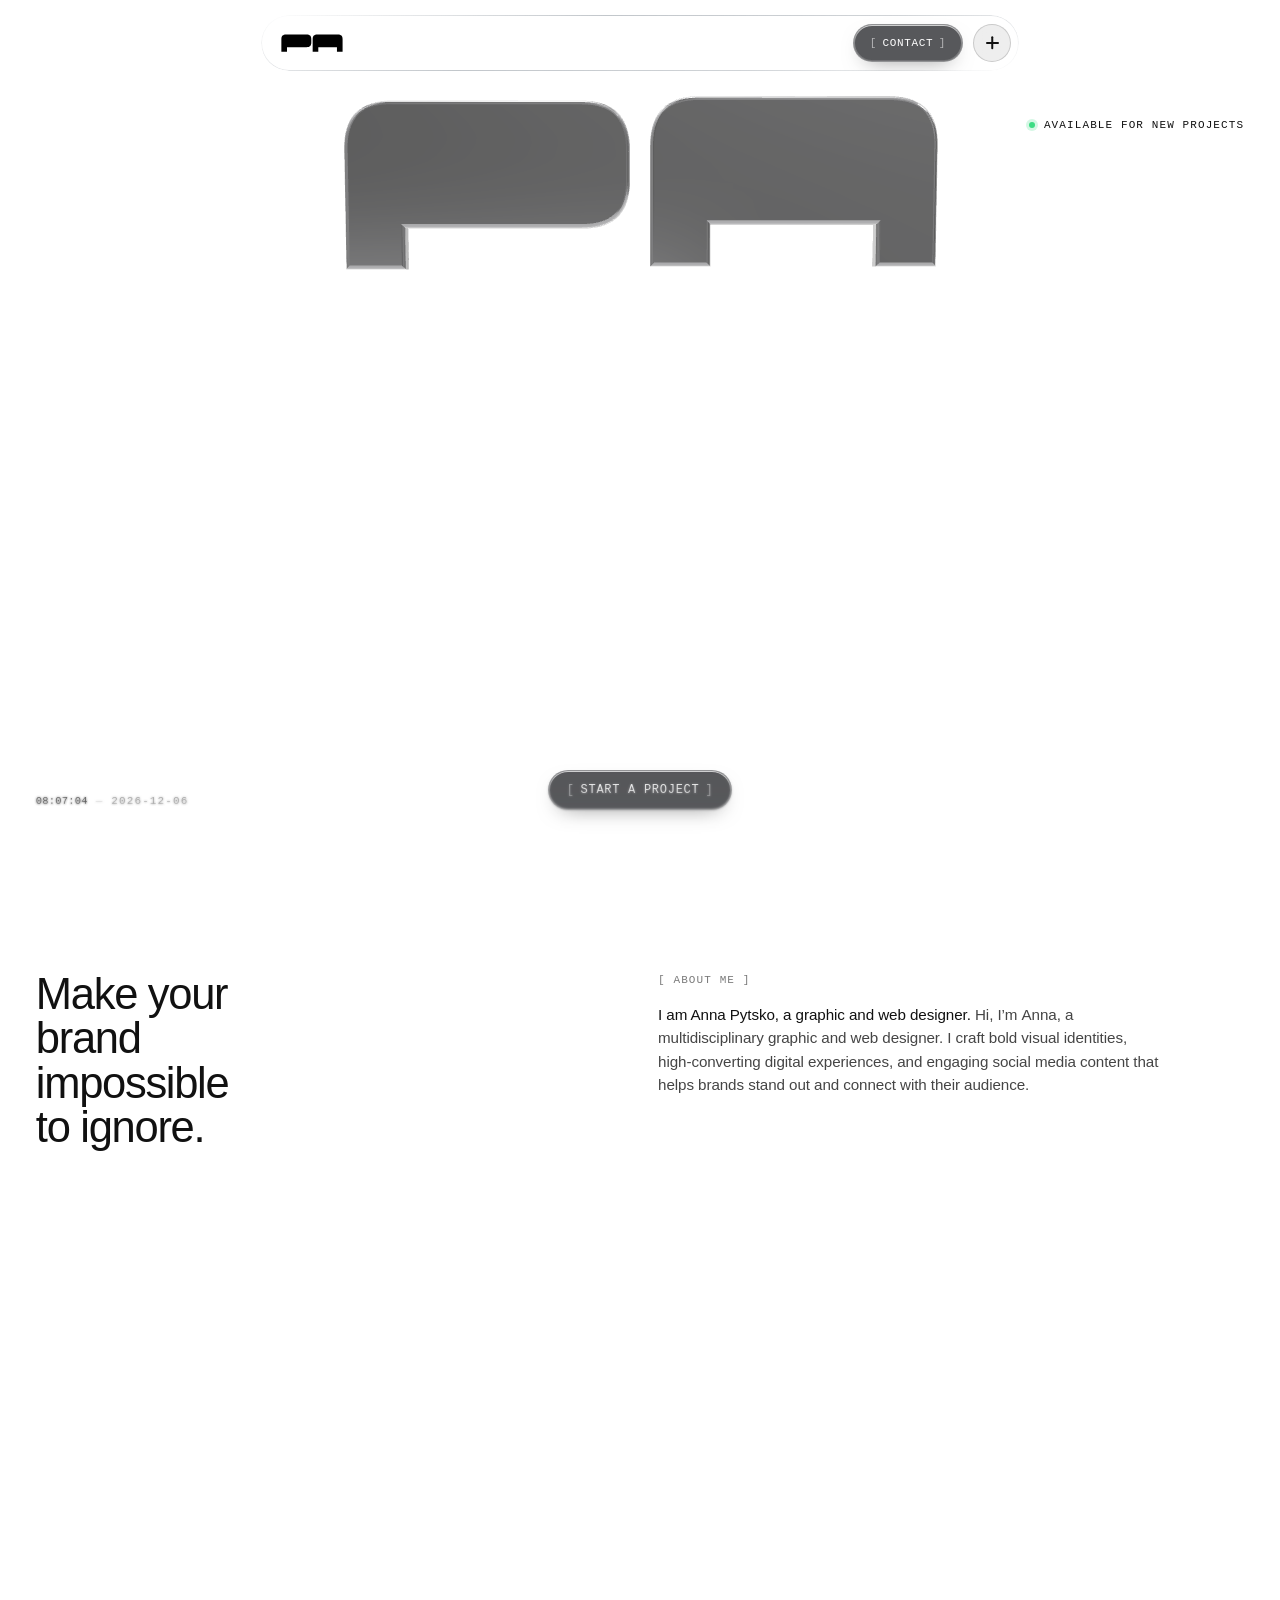
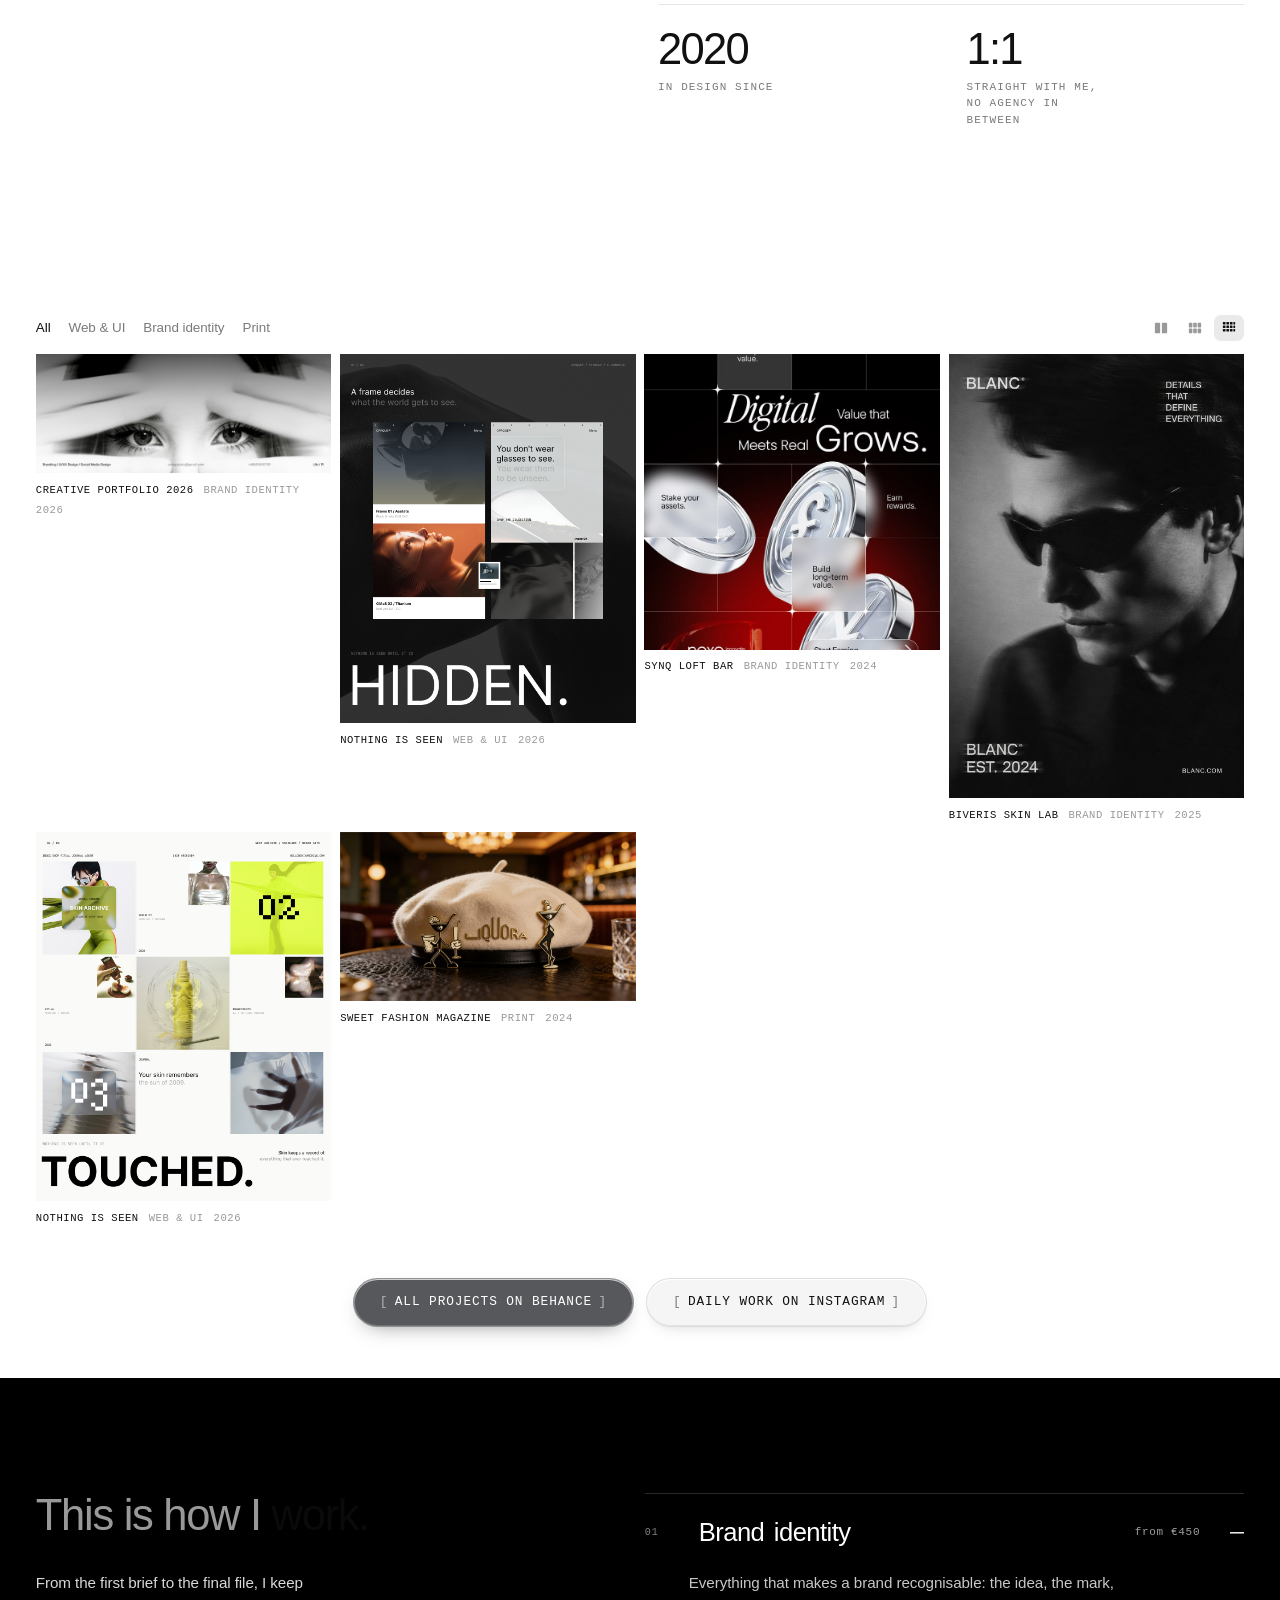
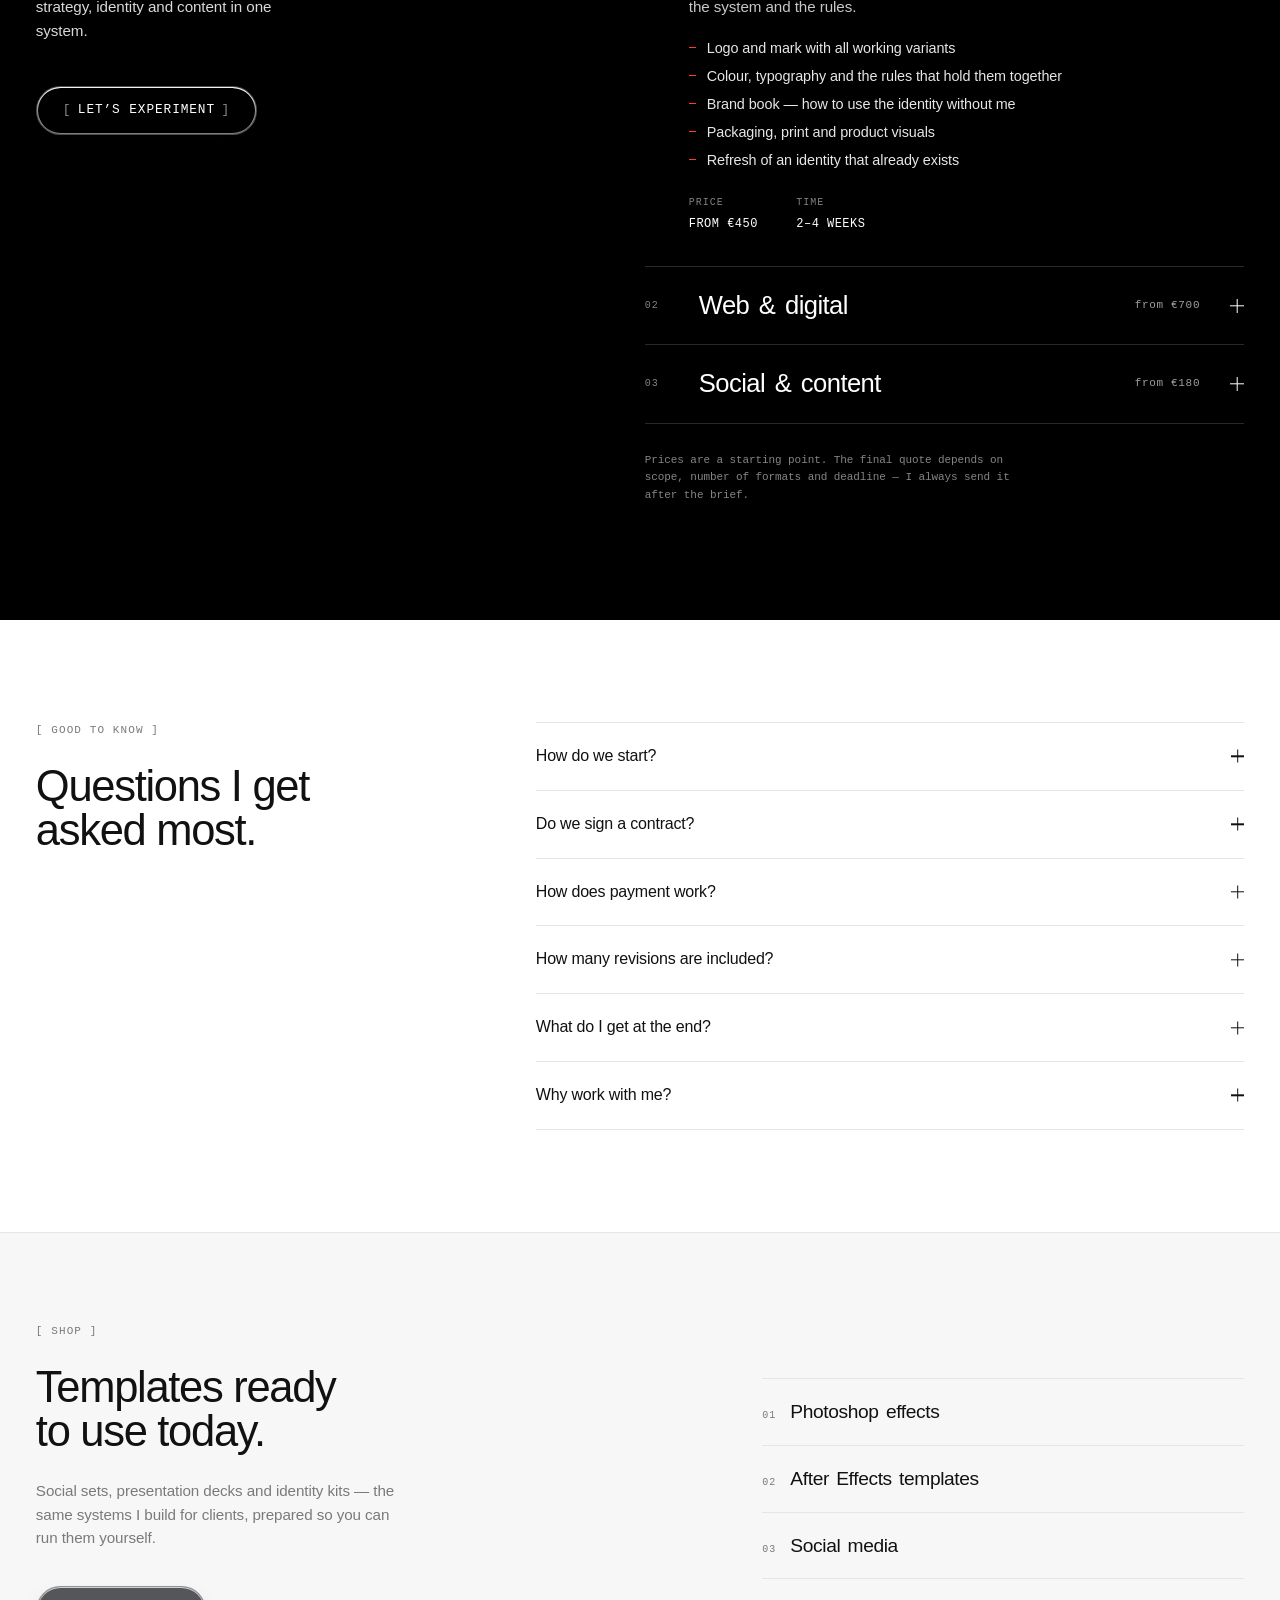
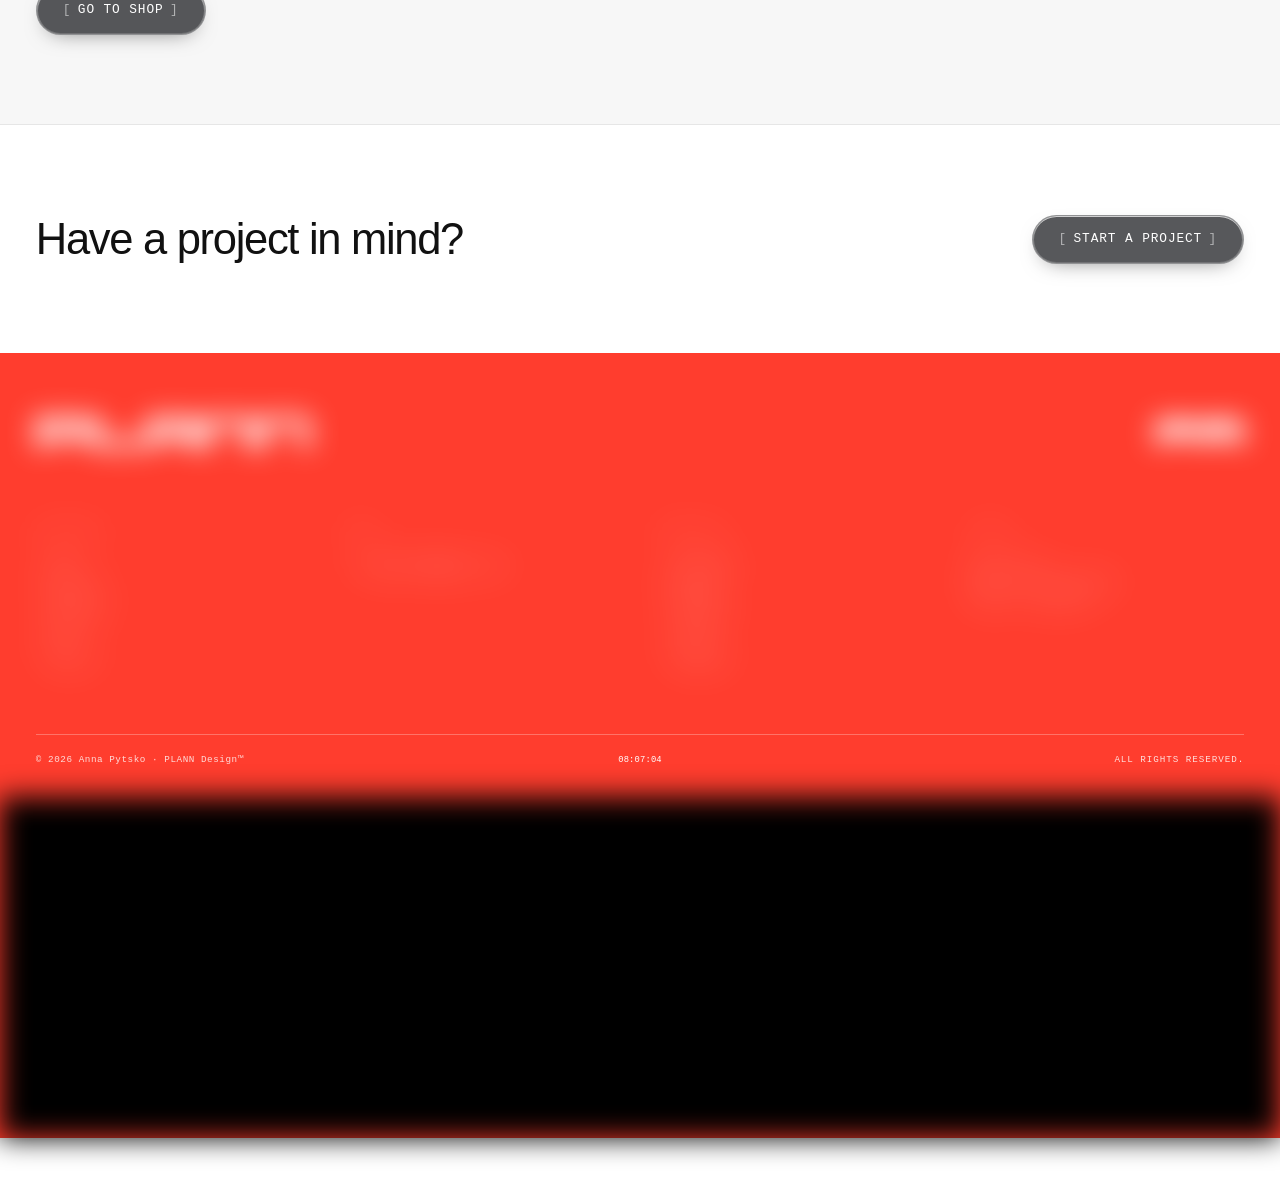
==== commit 73d6ddb9: "Swieze pliki po kazdym pushu, plakietka nad pracami, strzalka do gory Adresy style.css i skryptow do" ====
--- a/index.html
+++ b/index.html
@@ -34,7 +34,7 @@
   <link rel="preload" href="fonts/Satoshi-400.woff2" as="font" type="font/woff2" crossorigin>
   <link rel="preload" href="fonts/Satoshi-500.woff2" as="font" type="font/woff2" crossorigin>
 
-  <link rel="stylesheet" href="style.css">
+  <link rel="stylesheet" href="style.css?v=20261002b">
 
   <!-- Dane strukturalne dla wyszukiwarek -->
   <script type="application/ld+json">
@@ -559,42 +559,42 @@
     </filter>
   </svg>
 
-  <script src="js/vendor/lenis.min.js" defer></script>
-  <script src="js/intro-gate.js" defer></script>
-  <script src="js/i18n.js" defer></script>
-  <script src="script.js" defer></script>
-  <script src="js/ui-liquid.js" defer></script>
-  <script src="js/cards-3d.js" defer></script>
-  <script src="js/scroll.js" defer></script>
-  <script src="js/manifesto.js" defer></script>
+  <script src="js/vendor/lenis.min.js?v=20261002b" defer></script>
+  <script src="js/intro-gate.js?v=20261002b" defer></script>
+  <script src="js/i18n.js?v=20261002b" defer></script>
+  <script src="script.js?v=20261002b" defer></script>
+  <script src="js/ui-liquid.js?v=20261002b" defer></script>
+  <script src="js/cards-3d.js?v=20261002b" defer></script>
+  <script src="js/scroll.js?v=20261002b" defer></script>
+  <script src="js/manifesto.js?v=20261002b" defer></script>
   <!-- Plama negatywu: od 17.09.2026 pracuje w oknie portretu w sekcji
        "O mnie" (w hero stoi scena 3D ze znakiem). Ten sam plik, to samo
        zachowanie — patrz CLAUDE.md, punkt o nietykalnych efektach. -->
-  <script src="js/hero-negative.js" defer></script>
+  <script src="js/hero-negative.js?v=20261002b" defer></script>
   <!-- Stara scena hero wylaczona 17.09.2026: znak PA prowadzi teraz caly
        pierwszy akt strony na plotnie na caly ekran (js/mono-scroll3d.js).
        Kod starej sceny zostaje nietkniety — wraca odkomentowaniem tej linii.
-       <script type="module" src="js/hero-logo3d.js"></script> -->
-  <script type="module" src="js/mono-scroll3d.js"></script>
-  <script src="js/footer-works.js" defer></script>
+       <script type="module" src="js/hero-logo3d.js?v=20261002b"></script> -->
+  <script type="module" src="js/mono-scroll3d.js?v=20261002b"></script>
+  <script src="js/footer-works.js?v=20261002b" defer></script>
   <!-- Nasuwanie kart prac wylaczone 15.09.2026: prace stoja teraz w siatce.
        Kod zostaje — wraca odkomentowaniem tej linii i przywroceniem .wrow.
-       <script src="js/works-stack.js" defer></script> -->
-  <script src="js/works-grid.js" defer></script>
-  <script src="js/works-filter.js" defer></script>
+       <script src="js/works-stack.js?v=20261002b" defer></script> -->
+  <script src="js/works-grid.js?v=20261002b" defer></script>
+  <script src="js/works-filter.js?v=20261002b" defer></script>
   <!-- Glebia prac wylaczona 02.10.2026 na prosbe wlascicielki ("nie zaciemniaj,
        nie rozmywaj"). Kod zostaje — wraca odkomentowaniem tej linii.
-       <script src="js/works-depth.js" defer></script> -->
-  <script src="js/page-flow.js" defer></script>
+       <script src="js/works-depth.js?v=20261002b" defer></script> -->
+  <script src="js/page-flow.js?v=20261002b" defer></script>
   <!-- Pryzma 3D zdjeta ze strony 14.09.2026 razem ze swoja sekcja.
-       <script src="js/obj3d.js" defer></script> -->
+       <script src="js/obj3d.js?v=20261002b" defer></script> -->
   <!-- Model glowy zdjety 13.09.2026 na prosbe wlascicielki. Zeby wrocil,
        wystarczy odkomentowac linie ponizej i canvas w sekcji .obj3d__stage.
-  <script type="module" src="js/obj3d-model.js"></script> -->
-  <script src="js/services.js" defer></script>
-  <script src="js/svc3.js" defer></script>
+  <script type="module" src="js/obj3d-model.js?v=20261002b"></script> -->
+  <script src="js/services.js?v=20261002b" defer></script>
+  <script src="js/svc3.js?v=20261002b" defer></script>
   <!-- Bryla 3D wylaczona: glownym elementem hero jest teraz rozkolorowanka.
        Zeby ja przywrocic, wystarczy odkomentowac ponizsza linie.
-  <script type="module" src="js/hero3d.js"></script> -->
+  <script type="module" src="js/hero3d.js?v=20261002b"></script> -->
 </body>
 </html>
--- a/style.css
+++ b/style.css
@@ -8258,3 +8258,70 @@
 .cta__line,
 .shopHead__title,
 .case-viewer__info h2 { font-size: clamp(1.8rem, 3.4vw, 3.2rem); }
+
+/* ---------------------------------------------------------------------------
+   112. KURSOR "PODIVITIS" NAD PRACAMI + STRZALKA DO GORY (02.10.2026)
+   Wlascicielka: "po najechaniu na prace zniknelo 'podywytys' — to nasze,
+   wroc to". Plakietka wraca: nad kafelkiem prac kursor rozciaga sie w
+   pigulke z napisem (slownik: cursor.view), dalej w negatywie
+   (mix-blend-mode: difference), wiec czyta sie na kazdym zdjeciu.
+   Strzalka do gory: w prawym dolnym rogu, pokazuje sie po przewinieciu
+   ekranu, klik wraca na gore (js/page-flow.js tworzy ja na kazdej stronie).
+   --------------------------------------------------------------------------- */
+.cursor.is-work {
+  width: auto;
+  min-width: 96px;
+  height: 36px;
+  padding: 0 14px;
+  border-radius: 999px;
+  background: #fff;
+  border: 0;
+  mix-blend-mode: difference;
+}
+.cursor.is-work span {
+  display: flex !important;
+  align-items: center;
+  justify-content: center;
+  width: auto;
+  height: 100%;
+  margin: 0;
+  color: #000;
+  font-family: var(--font-mono);
+  font-size: .62rem;
+  letter-spacing: .1em;
+  text-transform: uppercase;
+  white-space: nowrap;
+}
+
+.totop {
+  position: fixed;
+  right: clamp(16px, 2.4vw, 32px);
+  bottom: clamp(16px, 2.4vw, 32px);
+  z-index: 95;
+  display: grid;
+  place-items: center;
+  width: 46px;
+  height: 46px;
+  border-radius: 50%;
+  border: 1px solid color-mix(in srgb, var(--t-fg) 14%, transparent);
+  background: color-mix(in srgb, var(--t-bg) 55%, transparent);
+  -webkit-backdrop-filter: blur(20px) saturate(170%);
+  backdrop-filter: blur(20px) saturate(170%);
+  color: var(--t-fg);
+  box-shadow: inset 0 1px 0 rgba(255, 255, 255, .6), 0 10px 26px -14px color-mix(in srgb, var(--t-fg) 50%, transparent);
+  opacity: 0;
+  transform: translateY(14px);
+  pointer-events: none;
+  transition: opacity .45s var(--ease-out), transform .45s var(--ease-out), background-color .3s var(--ease);
+}
+.totop.is-on { opacity: 1; transform: none; pointer-events: auto; }
+.totop:hover { background: color-mix(in srgb, var(--t-bg) 75%, transparent); }
+.totop svg { transition: transform .4s var(--ease-out); }
+.totop:hover svg { transform: translateY(-2px); }
+body.page--ink .totop {
+  border-color: rgba(255, 255, 255, .22);
+  background: rgba(255, 255, 255, .1);
+  color: #fff;
+  box-shadow: inset 0 1px 0 rgba(255, 255, 255, .25), 0 10px 26px -14px rgba(0, 0, 0, .8);
+}
+@media (prefers-reduced-motion: reduce) { .totop, .totop svg { transition: none; } }
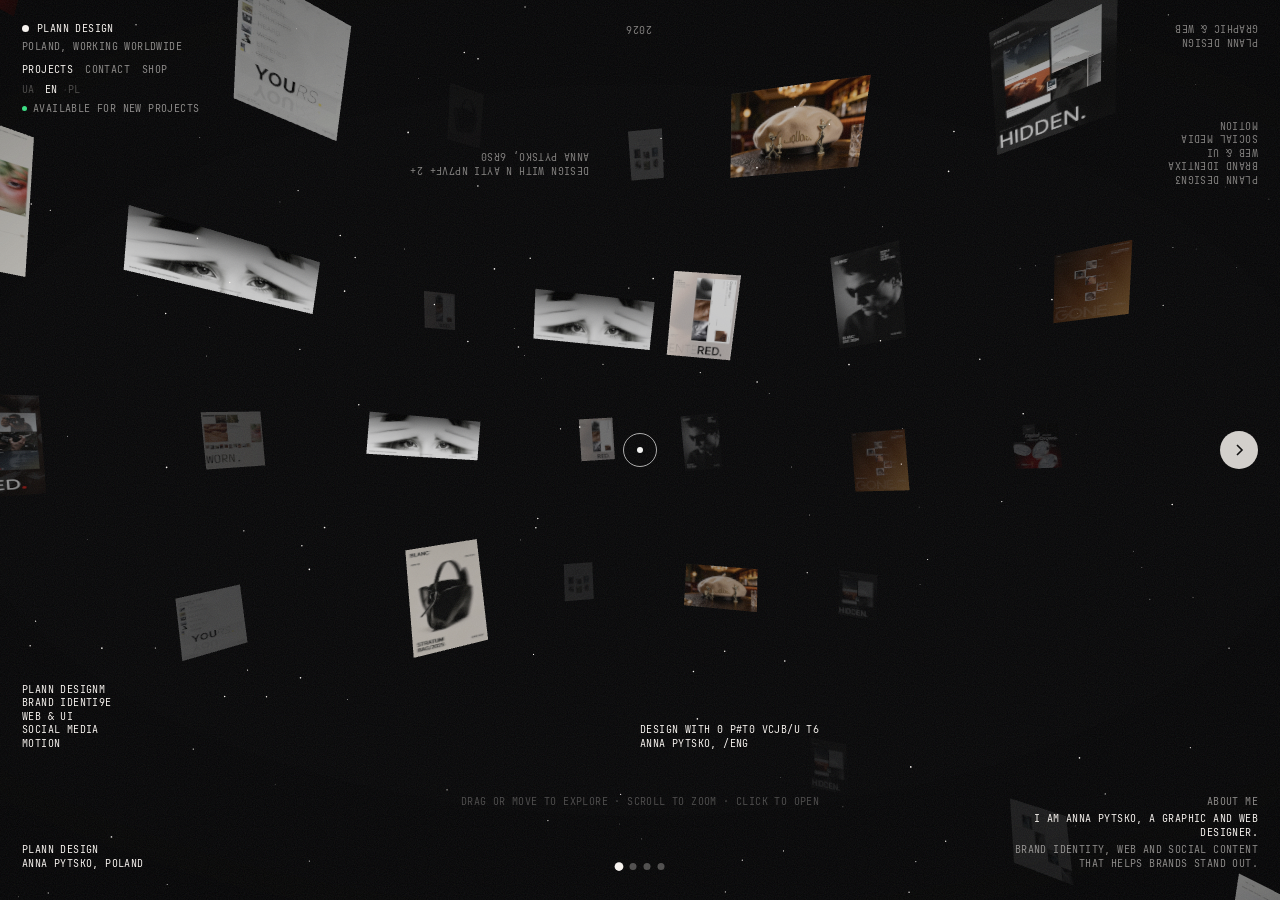
==== commit ba95a28e: "Strona glowna na nowo: kula z prac, napis z kropek, czarna scena Glowna to teraz jedna czarna scena:" ====
--- a/index.html
+++ b/index.html
@@ -1,48 +1,37 @@
 <!DOCTYPE html>
-<html lang="en" data-theme="light">
+<html lang="en">
 <head>
   <meta charset="utf-8">
-  <meta name="viewport" content="width=device-width, initial-scale=1">
-  <title>Anna Pytsko · PLANN Design · Graphic &amp; Web Designer</title>
-  <meta name="description" content="PLANN Design by Anna Pytsko: bold brand identities, high-converting digital experiences and social media content that make brands impossible to ignore.">
-  <meta name="theme-color" content="#faf9f7">
+  <meta name="viewport" content="width=device-width, initial-scale=1, viewport-fit=cover">
+  <title>Anna Pytsko · PLANN design · Graphic &amp; Web Designer</title>
+  <meta name="description" content="PLANN design by Anna Pytsko: brand identities, web and social media content with a plan behind them.">
+  <meta name="theme-color" content="#050506">
 
   <!-- Adres docelowy: GitHub Pages, projekt w podfolderze /plann_design/ -->
   <link rel="canonical" href="https://annapl20.github.io/plann_design/">
   <meta property="og:url" content="https://annapl20.github.io/plann_design/">
-
-  <!-- Open Graph / podglad w social media.
-       Scrapery social mediow nie rozwiazuja sciezek wzglednych, wiec tu potrzebny pelny adres. -->
   <meta property="og:type" content="website">
-  <meta property="og:title" content="Anna Pytsko · PLANN Design · Graphic &amp; Web Designer">
-  <meta property="og:description" content="PLANN Design by Anna Pytsko: bold brand identities, high-converting digital experiences and social media content that make brands impossible to ignore.">
+  <meta property="og:title" content="Anna Pytsko · PLANN design · Graphic &amp; Web Designer">
+  <meta property="og:description" content="PLANN design by Anna Pytsko: brand identities, web and social media content with a plan behind them.">
   <meta property="og:image" content="https://annapl20.github.io/plann_design/img/og.png">
   <meta property="og:image:width" content="1200">
   <meta property="og:image:height" content="630">
-
   <meta name="twitter:card" content="summary_large_image">
-  <meta name="twitter:title" content="Anna Pytsko · PLANN Design">
-  <meta name="twitter:description" content="Bold brand identities, high-converting digital experiences and social media content that make brands impossible to ignore.">
+  <meta name="twitter:title" content="Anna Pytsko · PLANN design">
+  <meta name="twitter:description" content="Brand identities, web and social media content with a plan behind them.">
   <meta name="twitter:image" content="https://annapl20.github.io/plann_design/img/og.png">
 
-  <!-- Favicon: monogram PA dopasowany do motywu systemowego -->
-  <link rel="icon" href="img/logo-pa-dark.svg" type="image/svg+xml" media="(prefers-color-scheme: light)">
-  <link rel="icon" href="img/logo-pa-white.svg" type="image/svg+xml" media="(prefers-color-scheme: dark)">
+  <link rel="icon" href="img/logo-pa-white.svg" type="image/svg+xml">
+  <link rel="preload" href="fonts/JetBrainsMono-800.woff2" as="font" type="font/woff2" crossorigin>
+  <link rel="preload" href="fonts/JetBrainsMono-400.woff2" as="font" type="font/woff2" crossorigin>
+  <link rel="stylesheet" href="css/plann.css?v=20261009a">
 
-  <!-- Fonty hostowane lokalnie w folderze fonts/ — zero zapytan do obcych serwerow.
-       Satoshi i Clash Display (ITF FFL), Inter (OFL) dla cyrylicy, Fragment Mono (OFL) jako adnotacje. -->
-  <link rel="preload" href="fonts/Satoshi-400.woff2" as="font" type="font/woff2" crossorigin>
-  <link rel="preload" href="fonts/Satoshi-500.woff2" as="font" type="font/woff2" crossorigin>
-
-  <link rel="stylesheet" href="style.css?v=20261002b">
-
-  <!-- Dane strukturalne dla wyszukiwarek -->
   <script type="application/ld+json">
   {
     "@context": "https://schema.org",
     "@type": "Person",
     "name": "Anna Pytsko",
-    "alternateName": "PLANN Design",
+    "alternateName": "PLANN design",
     "url": "https://annapl20.github.io/plann_design/",
     "jobTitle": "Graphic & Web Designer",
     "email": "mailto:annapytsko@gmail.com",
@@ -56,545 +45,78 @@
   }
   </script>
 </head>
+<body>
+  <!-- Scena: kula z kart prac (WebGL) i napis z kropek (2D) -->
+  <canvas id="gl"></canvas>
+  <canvas id="dots"></canvas>
+  <div class="vig" aria-hidden="true"></div>
+  <div class="grain" aria-hidden="true"></div>
 
-<body>
-  <!-- Kurtyna wejsciowa: znak wykreca sie z czerni, potem wchodzi strona -->
-  <div class="intro-gate" aria-hidden="true"><img class="intro-gate__mark" src="img/logo-pa-white.svg" alt=""></div>
-  <a class="skip" href="#main" data-i18n="a11y.skip">Skip to content</a>
+  <div class="ui">
+    <!-- Gora: lewy rog to marka, menu, jezyk i status; odbite napisy jak w lustrze -->
+    <div class="blk tl">
+      <div class="brand"><i aria-hidden="true"></i><span>PLANN design</span></div>
+      <div class="mute" style="margin-top:4px" data-i18n="ui.where">Poland, working worldwide</div>
+      <nav class="menu" aria-label="Menu">
+        <a href="index.html" aria-current="page" data-i18n="nav.projects">Projects</a>
+        <a href="contact.html" data-i18n="nav.contact">Contact</a>
+        <a href="shop.html" data-i18n="nav.shop">Shop</a>
+      </nav>
+      <div class="lang" role="group" aria-label="Language">
+        <button type="button" data-lang="uk">UA</button>
+        <button type="button" data-lang="en">EN</button>
+        <button type="button" data-lang="pl">PL</button>
+      </div>
+      <div class="status"><i aria-hidden="true"></i><span data-i18n="hero.status">Available for new projects</span></div>
+    </div>
+    <div class="blk tc mir" aria-hidden="true">2026</div>
+    <div class="blk tr mir" aria-hidden="true">PLANN DESIGN<br><span data-i18n="ui.brandline">GRAPHIC &amp; WEB</span></div>
+    <div class="blk tr2 mir" id="mList" aria-hidden="true"></div>
+    <div class="blk tc2 mir" id="mDesc" aria-hidden="true"></div>
 
-  <!-- Sygnatura strony: siatka "planu", która odsłania się wokół kursora -->
-  <div class="gridlayer" aria-hidden="true">
-    <div class="gridlayer__base"></div>
-    <div class="gridlayer__spot"></div>
+    <!-- Dol: lista slajdu, opis, podpowiedz, podpis, "o mnie" -->
+    <div class="blk bl" id="list" aria-live="polite"></div>
+    <div class="blk bc" id="desc"></div>
+    <div class="blk hint" id="hint" data-i18n="ui.hint">Drag or move to explore · Scroll to zoom · Click to open</div>
+    <div class="blk bl2">PLANN DESIGN<br><span data-i18n="ui.sign">ANNA PYTSKO, POLAND</span></div>
+    <div class="blk br2">
+      <div class="mute" data-i18n="ui.aboutLabel">About me</div>
+      <div style="margin-top:4px" data-i18n="about.lead">I am Anna Pytsko, a graphic and web designer.</div>
+      <div class="mute" style="margin-top:4px" data-i18n="ui.about2">Brand identity, web and social content that helps brands stand out.</div>
+    </div>
+
+    <div class="pag" id="pag" role="group" aria-label="Slides"></div>
+    <button class="next" id="next" aria-label="Next">
+      <svg width="14" height="14" viewBox="0 0 14 14" fill="none" aria-hidden="true"><path d="M5 2l5 5-5 5" stroke="currentColor" stroke-width="1.6"/></svg>
+    </button>
   </div>
 
-  <!-- Niestandardowy kursor (tylko dla myszy / touchpada) -->
-  <div class="cursor" aria-hidden="true"><span>Подивитись</span></div>
+  <!-- Czarny ekran przy otwieraniu projektu: znak PA i nazwa -->
+  <div class="gate" id="gate" aria-hidden="true"><img src="img/logo-pa-white.svg" alt=""><span id="gateName"></span></div>
 
-  <!-- ===================== NAWIGACJA ===================== -->
-  <header class="nav" id="nav">
-    <a class="logo" href="index.html" data-i18n-attr="aria-label:a11y.home" aria-label="PLANN Design — home">
-      <img class="logo__img logo__img--onink" src="img/logo-pa-white.svg" alt="PLANN Design" onerror="this.closest('.logo').classList.add('is-missing')">
-      <img class="logo__img logo__img--onpaper" src="img/logo-pa-dark.svg" alt="" aria-hidden="true" onerror="this.closest('.logo').classList.add('is-missing')">
-      <span class="logo__text" aria-hidden="true">PA</span>
-    </a>
-
-    <div class="nav__right">
-      <a class="btn btn--solid btn--small nav__cta" href="contact.html">
-        <span class="btn__br" aria-hidden="true">[</span><span data-i18n="nav.contact">Contact</span><span class="btn__br" aria-hidden="true">]</span>
-      </a>
-      <button class="burger" id="burger" type="button" aria-expanded="false" aria-controls="menu" data-i18n-attr="aria-label:a11y.menuOpen" aria-label="Open menu">
-        <span></span><span></span>
-      </button>
-    </div>
-  </header>
-
-  <!-- Panel menu: ten sam na kazdej stronie i na kazdej szerokosci -->
-  <nav class="menu" id="menu" aria-hidden="true" data-i18n-attr="aria-label:nav.menu" aria-label="Menu">
-    <div class="menu__pills">
-      <a class="menu__pill" href="index.html#projects" aria-current="page"><span class="btn__br" aria-hidden="true">[</span><span data-i18n="nav.projects">Projects</span><span class="btn__br" aria-hidden="true">]</span></a>
-      <a class="menu__pill" href="contact.html"><span class="btn__br" aria-hidden="true">[</span><span data-i18n="nav.contact">Contact</span><span class="btn__br" aria-hidden="true">]</span></a>
-      <a class="menu__pill" href="shop.html"><span class="btn__br" aria-hidden="true">[</span><span data-i18n="nav.shop">Shop</span><span class="btn__br" aria-hidden="true">]</span></a>
-    </div>
-
-    <div class="menu__tools">
-      <div class="lang" role="group" aria-label="Language">
-        <button class="lang__btn" type="button" data-lang="uk" aria-pressed="false">UA</button>
-        <button class="lang__btn is-active" type="button" data-lang="en" aria-pressed="true">EN</button>
-        <button class="lang__btn" type="button" data-lang="pl" aria-pressed="false">PL</button>
-      </div>
-      <button class="theme-toggle" id="themeToggle" type="button" aria-pressed="false" data-i18n-attr="aria-label:a11y.theme" aria-label="Switch color theme">
-        <svg class="icon-sun" viewBox="0 0 24 24" width="16" height="16" fill="none" stroke="currentColor" stroke-width="1.6" stroke-linecap="round"><circle cx="12" cy="12" r="4"/><path d="M12 2v2M12 20v2M2 12h2M20 12h2M4.9 4.9l1.4 1.4M17.7 17.7l1.4 1.4M4.9 19.1l1.4-1.4M17.7 6.3l1.4-1.4"/></svg>
-        <svg class="icon-moon" viewBox="0 0 24 24" width="16" height="16" fill="none" stroke="currentColor" stroke-width="1.6" stroke-linecap="round" stroke-linejoin="round"><path d="M20 14.5A8.5 8.5 0 0 1 9.5 4a8.5 8.5 0 1 0 10.5 10.5Z"/></svg>
-      </button>
-    </div>
-
-    <ul class="menu__social">
-      <li><a href="https://www.instagram.com/plann_design_" target="_blank" rel="noopener"><span class="btn__br" aria-hidden="true">[</span>Instagram<span class="btn__br" aria-hidden="true">]</span></a></li>
-      <li><a href="https://www.behance.net/pl_annetka" target="_blank" rel="noopener"><span class="btn__br" aria-hidden="true">[</span>Behance<span class="btn__br" aria-hidden="true">]</span></a></li>
-      <li><a href="https://www.linkedin.com/in/anna-pytsko-588906248" target="_blank" rel="noopener"><span class="btn__br" aria-hidden="true">[</span>LinkedIn<span class="btn__br" aria-hidden="true">]</span></a></li>
-    </ul>
-
-    <p class="menu__rights">Anna Pytsko · PLANN Design™ — <span data-year>2026</span><br><span data-i18n="footer.rights">All rights reserved.</span></p>
-  </nav>
-
-  <!-- Plotno sceny 3D ze znakiem PA: na caly ekran, przyklejone do okna,
-       za trescia i bez lapania klikniec. Tlo przezroczyste — pod spodem
-       widac papier serwisu. Scena: js/mono-scroll3d.js, style: sekcja 77. -->
-  <canvas class="mono3d" data-mono3d aria-hidden="true"></canvas>
-
-  <main id="main">
-
-    <!-- Sekcja z pryzma 3D usunieta ze strony 14.09.2026 na wyrazna prosbe
-         wlascicielki. Kod pryzmy zostaje: style.css sekcja 66 i js/obj3d.js,
-         gdyby kiedys mial wrocic. Jedynym obiektem 3D jest teraz znak PA
-         w scenie hero. -->
-
-    <!-- ===================== HERO: scena ze znakiem PA =====================
-         14.09.2026: zadna ramka, zadne szare okno. Scena idzie na pelna
-         szerokosc strony i ma to samo tlo co reszta serwisu, wiec znak stoi
-         po prostu w powietrzu, a nie w kwadracie.
-         Znak PA (img/logo-pa-dark.svg) wyciagniety w bryle, czarny metal —
-         js/hero-logo3d.js. Nie kreci sie wokol wlasnej osi: lezy w scenie
-         i odwraca sie za kursorem, a swiatlo przelewa sie razem z nim.
-         Plaska monograma pod spodem to zapas, gdy brak WebGL.
-         Nad scena nie ma juz bialego kola — po stronie jezdzi tylko nasz
-         kwadracik-kursor (patrz .cursor w style.css sekcja 14). -->
-    <!-- 01.10.2026: hero przebudowane wedlug wzoru wlascicielki — jeden
-         czysty ekran: znak PA po srodku jako jedyny obiekt, tekst w rogach.
-         Lewy gorny rog: nazwa i obietnica. Prawy gorny: skad pracuje i zegar.
-         Prawy srodek: status. Dol: krotki akapit, dwa przyciski i strzalka.
-         Pasek faktow (2020 / 1:1 / 3) przeniesiony do sekcji "O mnie" —
-         hero mial za duzo tekstu i wygladal brudno (slowa wlascicielki).
-         Stary uklad hero (sekcje 89-91 w style.css) zostaje w kodzie. -->
-    <section class="hero hero--stage" id="home">
-      <div class="container hero__frame">
-        <!-- Prawy gorny rog: status, jedyny tekst u gory -->
-        <p class="label hero__status hero__in" style="--i:0"><span class="hero__live" aria-hidden="true"></span><span data-i18n="hero.status">Available for new projects</span></p>
-
-        <!-- Srodek: scena ze znakiem PA (rysuje ja js/mono-scroll3d.js na plotnie
-             za trescia; ten blok wyznacza tylko miejsce i srodek kadru) -->
-        <div class="hero__scene" data-hero-scene>
-          <img class="hero__mono" src="img/logo-pa-dark.svg" alt="PLANN Design" data-hero-mono>
-          <canvas class="hero__logo3d" data-hero-logo3d aria-hidden="true"></canvas>
-        </div>
-
-        <!-- Lewy dolny rog: czas studia i data, drobnym mono -->
-        <p class="label hero__clock hero__in" style="--i:1"><span class="clock" data-clock>00:00:00</span><span class="hero__dot" aria-hidden="true">—</span><span data-date>2026-01-01</span></p>
-
-        <!-- Dol, dokladnie po srodku: jeden niewielki przycisk -->
-        <div class="hero__go hero__in" style="--i:2">
-          <a class="btn btn--solid" href="contact.html"><span class="btn__br" aria-hidden="true">[</span><span data-i18n="about.cta">Start a project</span><span class="btn__br" aria-hidden="true">]</span></a>
-        </div>
-      </div>
-    </section>
-
-    <!-- ===================== WSTEP ===================== -->
-    <!-- Ta sekcja konczy pierwszy akt: na jej dolnej krawedzi postep sceny 3D
-         dochodzi do 1, znak wychodzi z kadru i plotno gasnie (data-mono3d-end). -->
-    <section class="intro" id="about" data-mono3d-end>
-      <div class="container intro__grid">
-        <!-- Naglowek na dwoch wagach: pierwsza czesc gruba, druga cienka (01.10.2026) -->
-        <h1 class="intro__title" data-reveal><strong data-manifesto data-i18n="hero.titleA">Make your brand</strong> <span data-manifesto data-i18n="hero.titleB">impossible to ignore.</span></h1>
-        <div class="intro__body">
-          <p class="label label--br intro__label" data-reveal data-i18n="about.label">About me</p>
-          <p class="intro__text" data-reveal style="--d:.08s"><strong data-i18n="about.lead">I am Anna Pytsko, a graphic and web designer.</strong> <span data-manifesto data-i18n="about.text">Hi, I’m Anna, a multidisciplinary graphic and web designer.</span></p>
-
-        </div>
-
-        <!-- Dwa fakty (02.10.2026: wlasny element siatki, prawa kolumna na dole,
-             pod opisem; lewa dolna cwiartka to miejsce, w ktorym staje znak PA
-             po zjezdzie z hero). Fakt "3 jezyki" zdjety 01.10.2026 na prosbe
-             wlascicielki — klucz hero.factLang zostaje w slowniku. -->
-        <div class="intro__facts" data-reveal style="--d:.16s">
-          <div class="intro__fact">
-            <p class="intro__figure">2020</p>
-            <p class="label intro__figureCap" data-i18n="hero.factSince">In design since</p>
-          </div>
-          <div class="intro__fact">
-            <p class="intro__figure">1:1</p>
-            <p class="label intro__figureCap" data-i18n="hero.factDirect">Straight with me, no agency in between</p>
-          </div>
-        </div>
-
-        <!-- Okno portretu ze znakiem PA zdjete 17.09.2026 na wyrazna prosbe
-             wlascicielki: pod tekstem o mnie nie ma byc kolejnego znaku PA.
-             UWAGA: razem z oknem znika plama negatywu, ktora tu mieszkala
-             (przeprowadzona rano z hero). Kod zostaje w calosci —
-             style.css sekcja 76 i js/hero-negative.js — a okno wraca
-             odkomentowaniem znacznikow ponizej.
-             <figure class="intro__portrait" data-reveal style="--d:.16s" data-negative-media>
-             <img class="intro__portrait-mono" src="img/logo-pa-dark.svg" alt="" aria-hidden="true">
-             <span class="intro__negative" data-negative-spot aria-hidden="true"></span>
-             </figure>
-        -->
-      </div>
-    </section>
-
-    <!-- ===================== PRACE: galeria w siatce =====================
-         15.09.2026: prace nie ida juz jedna pod druga z nasuwaniem — na prosbe
-         wlascicielki stoja w siatce, a gestosc przelacza sie na pasku
-         (2 / 3 / 4 w rzedzie). Wybor zapamietuje sie w przegladarce.
-         Klikniecie kafelka otwiera podglad projektu jak dotad (data-case).
-         Stary uklad z nasuwaniem: style.css sekcja 63 i 73, js/works-stack.js
-         — kod zostaje, skrypt wylaczony w spisie na dole strony. -->
-    <!-- 01.10.2026: prace stoja w blokach-projektach, jak na wzorze
-         wlascicielki. Kazdy blok ma jeden wiersz naglowka: nazwa, kierunek,
-         rok i plus, ktory otwiera podglad calego projektu. Pod spodem siatka
-         kadrow z podpisem w stylu nazwy pliku. Przelacznik gestosci stoi
-         w pierwszym wierszu i przestawia wszystkie siatki naraz. -->
-    <section class="works" id="projects">
-      <!-- Pasek nad siatka: filtry kierunkow po lewej, gestosc po prawej -->
-      <div class="container works__bar" data-reveal>
-        <div class="works__filters" role="group" data-works-filters data-i18n-attr="aria-label:work.filter" aria-label="Filter by direction">
-          <button class="wfilter is-active" type="button" data-wfilter="all" aria-pressed="true" data-i18n="sp.all">All</button>
-          <button class="wfilter" type="button" data-wfilter="web" aria-pressed="false" data-i18n="cat.web">Web &amp; UI</button>
-          <button class="wfilter" type="button" data-wfilter="brand" aria-pressed="false" data-i18n="cat.brand">Brand identity</button>
-          <button class="wfilter" type="button" data-wfilter="print" aria-pressed="false" data-i18n="cat.print">Print</button>
-        </div>
-        <div class="works__views" role="group" data-i18n-attr="aria-label:work.density" aria-label="Grid density">
-          <button class="works__view" type="button" data-view="2" aria-pressed="false" title="2"><svg viewBox="0 0 16 16" width="14" height="14" aria-hidden="true"><rect x="1" y="2" width="6" height="12" rx="1"/><rect x="9" y="2" width="6" height="12" rx="1"/></svg></button>
-          <button class="works__view" type="button" data-view="3" aria-pressed="false" title="3"><svg viewBox="0 0 16 16" width="14" height="14" aria-hidden="true"><rect x="1" y="2" width="4" height="5.5" rx=".8"/><rect x="6" y="2" width="4" height="5.5" rx=".8"/><rect x="11" y="2" width="4" height="5.5" rx=".8"/><rect x="1" y="8.5" width="4" height="5.5" rx=".8"/><rect x="6" y="8.5" width="4" height="5.5" rx=".8"/><rect x="11" y="8.5" width="4" height="5.5" rx=".8"/></svg></button>
-          <button class="works__view is-active" type="button" data-view="4" aria-pressed="true" title="4"><svg viewBox="0 0 16 16" width="14" height="14" aria-hidden="true"><rect x="1" y="1" width="3" height="3" rx=".6"/><rect x="5" y="1" width="3" height="3" rx=".6"/><rect x="9" y="1" width="3" height="3" rx=".6"/><rect x="13" y="1" width="2" height="3" rx=".6"/><rect x="1" y="5" width="3" height="3" rx=".6"/><rect x="5" y="5" width="3" height="3" rx=".6"/><rect x="9" y="5" width="3" height="3" rx=".6"/><rect x="13" y="5" width="2" height="3" rx=".6"/><rect x="1" y="9" width="3" height="3" rx=".6"/><rect x="5" y="9" width="3" height="3" rx=".6"/><rect x="9" y="9" width="3" height="3" rx=".6"/><rect x="13" y="9" width="2" height="3" rx=".6"/></svg></button>
-        </div>
-      </div>
-
-      <!-- 01.10.2026 (wieczor): szesc prac, nie wiecej — wlascicielka nie chce
-           na start wymyslac opisow do kilkunastu projektow. Kadry roznia sie
-           ksztaltem: szerokie (span 2), pionowe i jeden kwadrat. Glebia przy
-           przewijaniu (kafelek blizej srodka ekranu jest ostry i blizej,
-           dalsze mniejsze i rozmyte): js/works-depth.js, style sekcja 96.
-           Pozostale kadry serii "Nothing is seen" (img/1-10) sa dalej
-           w podgladzie projektu (script.js, localGalleries). -->
-      <div class="container works__grid" data-works-grid style="--cols:4">
-        <article class="wtile wtile--wide" data-cat="brand">
-          <a class="wtile__media" href="https://www.behance.net/gallery/247999533/Creative-Portfolio-2026-Branding-Web-Social-Media" target="_blank" rel="noopener" data-case="Creative Portfolio 2026">
-            <img src="img/cover-portfolio.png" alt="Creative Portfolio 2026 — project cover" loading="lazy">
-          </a>
-          <p class="wtile__cap"><span class="wtile__name">Creative Portfolio 2026</span><span class="wtile__meta" data-i18n="cat.brand">—</span><span class="wtile__meta">2026</span></p>
-        </article>
-        <article class="wtile" data-cat="web">
-          <a class="wtile__media" href="https://www.behance.net/pl_annetka" target="_blank" rel="noopener" data-case="Nothing is seen"><img src="img/8.png" alt="Nothing is seen — web series, Hidden" loading="lazy"></a>
-          <p class="wtile__cap"><span class="wtile__name">Nothing is seen</span><span class="wtile__meta" data-i18n="cat.web">—</span><span class="wtile__meta">2026</span></p>
-        </article>
-        <article class="wtile wtile--square" data-cat="brand">
-          <a class="wtile__media" href="https://www.behance.net/gallery/230004703/Logo-and-brand-identity-for-a-Loft-bar-SYNQ" target="_blank" rel="noopener" data-case="SYNQ Loft Bar">
-            <img src="img/cover-synq.jpg" alt="SYNQ Loft Bar — project cover" loading="lazy">
-          </a>
-          <p class="wtile__cap"><span class="wtile__name">SYNQ Loft Bar</span><span class="wtile__meta" data-i18n="cat.brand">—</span><span class="wtile__meta">2024</span></p>
-        </article>
-        <article class="wtile" data-cat="brand">
-          <a class="wtile__media" href="https://www.behance.net/gallery/239621207/BIVERIS-Skin-Lab-Clinical-Brand-Identity-UX-System" target="_blank" rel="noopener" data-case="BIVERIS Skin Lab">
-            <img src="img/cover-biveris.jpg" alt="BIVERIS Skin Lab — project cover" loading="lazy">
-          </a>
-          <p class="wtile__cap"><span class="wtile__name">BIVERIS Skin Lab</span><span class="wtile__meta" data-i18n="cat.brand">—</span><span class="wtile__meta">2025</span></p>
-        </article>
-        <article class="wtile" data-cat="web">
-          <a class="wtile__media" href="https://www.behance.net/pl_annetka" target="_blank" rel="noopener" data-case="Nothing is seen"><img src="img/9.png" alt="Nothing is seen — web series, Touched" loading="lazy"></a>
-          <p class="wtile__cap"><span class="wtile__name">Nothing is seen</span><span class="wtile__meta" data-i18n="cat.web">—</span><span class="wtile__meta">2026</span></p>
-        </article>
-        <article class="wtile wtile--wide" data-cat="print">
-          <a class="wtile__media" href="https://www.behance.net/gallery/195214865/Magazine-Sweet-Fashion" target="_blank" rel="noopener" data-case="Sweet Fashion Magazine">
-            <img src="img/cover-magazine.jpg" alt="Sweet Fashion Magazine — project cover" loading="lazy">
-          </a>
-          <p class="wtile__cap"><span class="wtile__name">Sweet Fashion Magazine</span><span class="wtile__meta" data-i18n="cat.print">—</span><span class="wtile__meta">2024</span></p>
-        </article>
-      </div>
-    </section>
-
-    <div class="container works__cta" data-reveal>
-      <!-- 02.10.2026: pierwszy przycisk to ciemne szklo, drugi jasne — zeby nie byly jednakowe -->
-      <a class="btn btn--lg btn--ink" href="https://www.behance.net/pl_annetka" target="_blank" rel="noopener"><span class="btn__br" aria-hidden="true">[</span><span data-i18n="projects.behance">All projects on Behance</span><span class="btn__br" aria-hidden="true">]</span></a>
-      <a class="btn btn--lg" href="https://www.instagram.com/plann_design_" target="_blank" rel="noopener"><span class="btn__br" aria-hidden="true">[</span><span data-i18n="projects.instagram">Daily work on Instagram</span><span class="btn__br" aria-hidden="true">]</span></a>
-    </div>
-
-    <!-- ===================== USLUGI: czarna sekcja ===================== -->
-    <section class="lab" id="services">
-      <div class="container lab__grid">
-        <div class="lab__left">
-          <h2 class="lab__title" data-reveal><span data-manifesto data-i18n="services.headA">This is how I</span> <strong data-manifesto data-i18n="services.headB">work.</strong></h2>
-          <p class="lab__text" data-reveal style="--d:.08s" data-i18n="services.leadRow">From the first brief to the final file, I keep strategy, identity and content in one system.</p>
-          <div class="lab__cta" data-reveal style="--d:.14s">
-            <a class="btn btn--lg" href="contact.html"><span class="btn__br" aria-hidden="true">[</span><span data-i18n="services.exp">Let’s experiment</span><span class="btn__br" aria-hidden="true">]</span></a>
-          </div>
-        </div>
-
-        <div class="svc3" data-reveal data-reveal-stagger>
-          <article class="svc3__item">
-            <h3 class="svc3__row">
-              <button class="svc3__head" type="button" aria-expanded="false" aria-controls="svcPanel1">
-                <span class="svc3__num" aria-hidden="true">01</span>
-                <span class="svc3__name" data-i18n="sv.c1n">—</span>
-                <span class="svc3__price" data-i18n="sv.c1p">—</span>
-                <span class="svc3__plus" aria-hidden="true"></span>
-              </button>
-            </h3>
-            <div class="svc3__panel" id="svcPanel1" hidden>
-              <div class="svc3__inner">
-                <p class="svc3__desc" data-i18n="sv.c1d">—</p>
-                <ul class="svc3__list">
-              <li data-i18n="sv.c1b1">—</li>
-              <li data-i18n="sv.c1b2">—</li>
-              <li data-i18n="sv.c1b3">—</li>
-              <li data-i18n="sv.c1b4">—</li>
-              <li data-i18n="sv.c1b5">—</li>
-                </ul>
-                <dl class="svc3__facts">
-                  <div><dt data-i18n="sv.from">Price</dt><dd data-i18n="sv.c1p">—</dd></div>
-                  <div><dt data-i18n="sv.time">Time</dt><dd data-i18n="sv.c1t">—</dd></div>
-                </dl>
-              </div>
-            </div>
-          </article>
-          <article class="svc3__item">
-            <h3 class="svc3__row">
-              <button class="svc3__head" type="button" aria-expanded="false" aria-controls="svcPanel2">
-                <span class="svc3__num" aria-hidden="true">02</span>
-                <span class="svc3__name" data-i18n="sv.c2n">—</span>
-                <span class="svc3__price" data-i18n="sv.c2p">—</span>
-                <span class="svc3__plus" aria-hidden="true"></span>
-              </button>
-            </h3>
-            <div class="svc3__panel" id="svcPanel2" hidden>
-              <div class="svc3__inner">
-                <p class="svc3__desc" data-i18n="sv.c2d">—</p>
-                <ul class="svc3__list">
-              <li data-i18n="sv.c2b1">—</li>
-              <li data-i18n="sv.c2b2">—</li>
-              <li data-i18n="sv.c2b3">—</li>
-              <li data-i18n="sv.c2b4">—</li>
-              <li data-i18n="sv.c2b5">—</li>
-                </ul>
-                <dl class="svc3__facts">
-                  <div><dt data-i18n="sv.from">Price</dt><dd data-i18n="sv.c2p">—</dd></div>
-                  <div><dt data-i18n="sv.time">Time</dt><dd data-i18n="sv.c2t">—</dd></div>
-                </dl>
-              </div>
-            </div>
-          </article>
-          <article class="svc3__item">
-            <h3 class="svc3__row">
-              <button class="svc3__head" type="button" aria-expanded="false" aria-controls="svcPanel3">
-                <span class="svc3__num" aria-hidden="true">03</span>
-                <span class="svc3__name" data-i18n="sv.c3n">—</span>
-                <span class="svc3__price" data-i18n="sv.c3p">—</span>
-                <span class="svc3__plus" aria-hidden="true"></span>
-              </button>
-            </h3>
-            <div class="svc3__panel" id="svcPanel3" hidden>
-              <div class="svc3__inner">
-                <p class="svc3__desc" data-i18n="sv.c3d">—</p>
-                <ul class="svc3__list">
-              <li data-i18n="sv.c3b1">—</li>
-              <li data-i18n="sv.c3b2">—</li>
-              <li data-i18n="sv.c3b3">—</li>
-              <li data-i18n="sv.c3b4">—</li>
-              <li data-i18n="sv.c3b5">—</li>
-                </ul>
-                <dl class="svc3__facts">
-                  <div><dt data-i18n="sv.from">Price</dt><dd data-i18n="sv.c3p">—</dd></div>
-                  <div><dt data-i18n="sv.time">Time</dt><dd data-i18n="sv.c3t">—</dd></div>
-                </dl>
-              </div>
-            </div>
-          </article>
-          <p class="svc3__note" data-i18n="sv.note">—</p>
-        </div>
-      </div>
-    </section>
-
-    <!-- ===================== CZESTO ZADAWANE PYTANIA ===================== -->
-    <section class="faq" id="faq">
-      <div class="container faq__grid">
-        <div class="faq__head" data-reveal>
-          <p class="label label--br" data-i18n="fq.label">Good to know</p>
-          <h2 class="faq__title"><strong data-i18n="fq.titleA">Questions</strong> <span data-i18n="fq.titleB">I get asked most.</span></h2>
-        </div>
-        <div class="faq__list" data-reveal data-reveal-stagger>
-          <details class="faq__item">
-            <summary class="faq__q">
-              <span data-i18n="fq.q1">—</span>
-              <span class="faq__mark" aria-hidden="true"></span>
-            </summary>
-            <p class="faq__a" data-i18n="fq.a1">—</p>
-          </details>
-          <details class="faq__item">
-            <summary class="faq__q">
-              <span data-i18n="fq.q2">—</span>
-              <span class="faq__mark" aria-hidden="true"></span>
-            </summary>
-            <p class="faq__a" data-i18n="fq.a2">—</p>
-          </details>
-          <details class="faq__item">
-            <summary class="faq__q">
-              <span data-i18n="fq.q3">—</span>
-              <span class="faq__mark" aria-hidden="true"></span>
-            </summary>
-            <p class="faq__a" data-i18n="fq.a3">—</p>
-          </details>
-          <details class="faq__item">
-            <summary class="faq__q">
-              <span data-i18n="fq.q4">—</span>
-              <span class="faq__mark" aria-hidden="true"></span>
-            </summary>
-            <p class="faq__a" data-i18n="fq.a4">—</p>
-          </details>
-          <details class="faq__item">
-            <summary class="faq__q">
-              <span data-i18n="fq.q5">—</span>
-              <span class="faq__mark" aria-hidden="true"></span>
-            </summary>
-            <p class="faq__a" data-i18n="fq.a5">—</p>
-          </details>
-          <details class="faq__item">
-            <summary class="faq__q">
-              <span data-i18n="fq.q6">—</span>
-              <span class="faq__mark" aria-hidden="true"></span>
-            </summary>
-            <p class="faq__a" data-i18n="fq.a6">—</p>
-          </details>
-        </div>
-      </div>
-    </section>
-
-    <!-- ===================== ZAPOWIEDZ SKLEPU ===================== -->
-    <section class="shopteaser" id="shop">
-      <div class="container shopteaser__grid">
-        <div class="shopteaser__left" data-reveal>
-          <p class="label label--br" data-i18n="shp.label">Shop</p>
-          <h2 class="shopteaser__title"><strong data-i18n="shp.titleA">Templates</strong> <span data-i18n="shp.titleB">ready to use today.</span></h2>
-          <p class="shopteaser__text" data-i18n="shp.text">—</p>
-          <a class="btn btn--solid btn--lg shopteaser__cta" href="shop.html"><span class="btn__br" aria-hidden="true">[</span><span data-i18n="shp.cta">Go to shop</span><span class="btn__br" aria-hidden="true">]</span></a>
-        </div>
-        <ul class="shopteaser__cats" data-reveal data-reveal-stagger>
-          <li><span class="shopteaser__num" aria-hidden="true">01</span><span data-i18n="sp.cPs">Photoshop effects</span></li>
-          <li><span class="shopteaser__num" aria-hidden="true">02</span><span data-i18n="sp.cAe">After Effects templates</span></li>
-          <li><span class="shopteaser__num" aria-hidden="true">03</span><span data-i18n="sp.cSocial">Social media</span></li>
-        </ul>
-      </div>
-    </section>
-
-    <!-- ===================== PASEK CTA ===================== -->
-    <section class="cta" id="contact">
-      <div class="container cta__inner">
-        <p class="cta__line" data-reveal data-i18n="ct.cta">Have a project in mind?</p>
-        <a class="btn btn--solid btn--lg" href="contact.html" data-reveal style="--d:.08s"><span class="btn__br" aria-hidden="true">[</span><span data-i18n="about.cta">Start a project</span><span class="btn__br" aria-hidden="true">]</span></a>
-      </div>
-    </section>
-  </main>
-
-  <dialog class="case-viewer" id="caseViewer" aria-labelledby="caseViewerTitle">
-    <div class="case-viewer__topbar">
-      <span class="label">Selected work</span>
-      <button class="case-viewer__close" type="button" data-case-close aria-label="Close project viewer">Close <span aria-hidden="true">×</span></button>
-    </div>
-    <div class="case-viewer__track" data-case-track data-lenis-prevent>
-      <div class="case-viewer__media" data-case-media></div>
-      <div class="case-viewer__info">
-        <p class="label" data-i18n="case.label">Project</p>
-        <h2 class="display h2" id="caseViewerTitle" data-case-title></h2>
-        <p class="case-viewer__description" id="caseDescription" data-case-description></p>
-        <div class="case-viewer__controls">
-          <span class="case-viewer__progress" data-case-progress>0%</span>
-          <button class="btn" type="button" data-case-about aria-expanded="false" aria-controls="caseDescription"><span class="btn__br" aria-hidden="true">[</span><span data-i18n="case.about">About the project</span><span class="btn__br" aria-hidden="true">]</span></button>
-          <!-- Adres domyslny; JS podmienia go na link konkretnego projektu przy otwarciu podgladu -->
-          <a class="btn btn--solid" data-case-link href="https://www.behance.net/pl_annetka" target="_blank" rel="noopener">Explore more <span aria-hidden="true">↗</span></a>
-        </div>
+  <!-- Podglad projektu: opis po lewej, pozioma stega kadrow po prawej -->
+  <div class="lb" id="lb" role="dialog" aria-labelledby="lbTitle">
+    <div class="prog" id="lbProg"></div>
+    <button class="x" id="lbX" type="button" data-i18n="ui.close">Close [Esc]</button>
+    <div class="side">
+      <div class="mute" data-i18n="case.label">Project</div>
+      <h2 id="lbTitle"></h2>
+      <p id="lbDesc"></p>
+      <div class="ctl">
+        <button type="button" id="lbAbout" aria-expanded="false" aria-controls="lbDesc" data-i18n="case.about">About the project</button>
+        <a id="lbLink" href="https://www.behance.net/pl_annetka" target="_blank" rel="noopener"><span data-i18n="ui.explore">Explore more</span> ↗</a>
       </div>
     </div>
-  </dialog>
+    <div class="track" id="lbTrack"></div>
+  </div>
 
-  <!-- ===================== STOPKA (czerwony blok akcentowy) ===================== -->
-  <footer class="footer accent-block" id="footer">
-    <div class="container">
-      <div class="footer__head" data-reveal>
-        <img class="footer__wordmark" src="img/logo-plann-white.svg" alt="PLANN Design">
-        <img class="footer__mark" src="img/logo-pa-white.svg" alt="" aria-hidden="true">
-      </div>
+  <!-- Loader 00 -> 100 -->
+  <div class="ld" id="ld"><div class="bar" id="ldb"></div><div>PLANN design<br><span class="mute" data-i18n="ui.loader">Selected work, 2026</span></div><div class="n" id="ldn">00</div></div>
 
-      <div class="footer__cols" data-reveal data-reveal-stagger>
-        <div class="footer__col">
-          <p class="label footer__colLabel" data-i18n="nav.menu">Navigation</p>
-          <nav class="footer__nav" aria-label="Footer">
-            <a href="index.html"><span class="btn__br" aria-hidden="true">[</span><span data-i18n="nav.home">Home</span><span class="btn__br" aria-hidden="true">]</span></a>
-            <a href="index.html#projects"><span class="btn__br" aria-hidden="true">[</span><span data-i18n="nav.projects">Projects</span><span class="btn__br" aria-hidden="true">]</span></a>
-            <a href="index.html#services"><span class="btn__br" aria-hidden="true">[</span><span data-i18n="nav.services">Services</span><span class="btn__br" aria-hidden="true">]</span></a>
-            <a href="shop.html"><span class="btn__br" aria-hidden="true">[</span><span data-i18n="nav.shop">Shop</span><span class="btn__br" aria-hidden="true">]</span></a>
-            <a href="contact.html"><span class="btn__br" aria-hidden="true">[</span><span data-i18n="nav.contact">Contact</span><span class="btn__br" aria-hidden="true">]</span></a>
-          </nav>
-        </div>
+  <!-- Wlasny kursor -->
+  <div class="cur" id="cur" aria-hidden="true"><div class="r"><span data-i18n="cursor.view">View</span></div><div class="d"></div></div>
 
-        <div class="footer__col">
-          <p class="label footer__colLabel">Email</p>
-          <nav class="footer__nav">
-            <a class="footer__email" href="mailto:annapytsko@gmail.com"><span class="btn__br" aria-hidden="true">[</span>annapytsko@gmail.com<span class="btn__br" aria-hidden="true">]</span></a>
-          </nav>
-        </div>
-
-        <div class="footer__col">
-          <p class="label footer__colLabel" data-i18n="contact.socials">Social</p>
-          <nav class="footer__nav">
-            <a href="https://www.instagram.com/plann_design_" target="_blank" rel="noopener"><span class="btn__br" aria-hidden="true">[</span>Instagram<span class="btn__br" aria-hidden="true">]</span></a>
-            <a href="https://www.behance.net/pl_annetka" target="_blank" rel="noopener"><span class="btn__br" aria-hidden="true">[</span>Behance<span class="btn__br" aria-hidden="true">]</span></a>
-            <a href="https://t.me/pl_annetka" target="_blank" rel="noopener"><span class="btn__br" aria-hidden="true">[</span>Telegram<span class="btn__br" aria-hidden="true">]</span></a>
-            <a href="https://www.tiktok.com/@pl_annetka" target="_blank" rel="noopener"><span class="btn__br" aria-hidden="true">[</span>TikTok<span class="btn__br" aria-hidden="true">]</span></a>
-            <a href="https://www.linkedin.com/in/anna-pytsko-588906248" target="_blank" rel="noopener"><span class="btn__br" aria-hidden="true">[</span>LinkedIn<span class="btn__br" aria-hidden="true">]</span></a>
-          </nav>
-        </div>
-
-        <div class="footer__col">
-          <p class="label footer__colLabel" data-i18n="about.f2k">Studio</p>
-          <p class="footer__note">Anna Pytsko<br>Graphic &amp; Web Designer<br>Poland · worldwide</p>
-        </div>
-      </div>
-
-      <div class="footer__grid">
-        <p class="label footer__meta">© <span data-year>2026</span> Anna Pytsko · PLANN Design™</p>
-        <p class="label footer__clock"><span class="clock" data-clock>00:00:00</span></p>
-        <p class="label footer__rights" data-i18n="footer.rights">All rights reserved.</p>
-      </div>
-    </div>
-
-    <!-- Pasek kafelkow prac: automat podswietla je po kolei (js/footer-works.js) -->
-    <div class="footer__works" data-reveal aria-label="Selected work">
-      <a class="footer__work" href="index.html#projects"><img src="img/cover-portfolio.png" alt="Creative Portfolio 2026" loading="lazy"></a>
-      <a class="footer__work" href="index.html#projects"><img src="img/cover-biveris.jpg" alt="BIVERIS Skin Lab" loading="lazy"></a>
-      <a class="footer__work" href="index.html#projects"><img src="img/cover-aura.jpg" alt="AURA PUFFER" loading="lazy"></a>
-      <a class="footer__work" href="index.html#projects"><img src="img/cover-synq.jpg" alt="SYNQ Loft Bar" loading="lazy"></a>
-      <a class="footer__work" href="index.html#projects"><img src="img/cover-magazine.jpg" alt="Sweet Fashion Magazine" loading="lazy"></a>
-    </div>
-  </footer>
-
-  <!-- Progresywne rozmycie przy dolnej krawędzi ekranu -->
-  <div class="pblur" aria-hidden="true"><div></div><div></div><div></div><div></div></div>
-  <!-- Czarny ekran przy otwieraniu projektu: znak PA wykreca sie z czerni
-       (jak kurtyna wejsciowa), pod nim nazwa projektu (01.10.2026) -->
-  <div class="case-loader" aria-hidden="true"><img class="case-loader__mark" src="img/logo-pa-white.svg" alt=""><span data-case-loader-title></span></div>
-
-  <!-- Filtr gooey: dziala wylacznie na malej kropli przelacznika jezyka -->
-  <svg class="goo-defs" width="0" height="0" aria-hidden="true" focusable="false" style="position:absolute;width:0;height:0;overflow:hidden">
-    <filter id="goo-lang" color-interpolation-filters="sRGB">
-      <feGaussianBlur in="SourceGraphic" stdDeviation="5" result="blur"/>
-      <feColorMatrix in="blur" type="matrix" values="1 0 0 0 0  0 1 0 0 0  0 0 1 0 0  0 0 0 24 -12"/>
-    </filter>
-  </svg>
-
-  <script src="js/vendor/lenis.min.js?v=20261002b" defer></script>
-  <script src="js/intro-gate.js?v=20261002b" defer></script>
-  <script src="js/i18n.js?v=20261002b" defer></script>
-  <script src="script.js?v=20261002b" defer></script>
-  <script src="js/ui-liquid.js?v=20261002b" defer></script>
-  <script src="js/cards-3d.js?v=20261002b" defer></script>
-  <script src="js/scroll.js?v=20261002b" defer></script>
-  <script src="js/manifesto.js?v=20261002b" defer></script>
-  <!-- Plama negatywu: od 17.09.2026 pracuje w oknie portretu w sekcji
-       "O mnie" (w hero stoi scena 3D ze znakiem). Ten sam plik, to samo
-       zachowanie — patrz CLAUDE.md, punkt o nietykalnych efektach. -->
-  <script src="js/hero-negative.js?v=20261002b" defer></script>
-  <!-- Stara scena hero wylaczona 17.09.2026: znak PA prowadzi teraz caly
-       pierwszy akt strony na plotnie na caly ekran (js/mono-scroll3d.js).
-       Kod starej sceny zostaje nietkniety — wraca odkomentowaniem tej linii.
-       <script type="module" src="js/hero-logo3d.js?v=20261002b"></script> -->
-  <script type="module" src="js/mono-scroll3d.js?v=20261002b"></script>
-  <script src="js/footer-works.js?v=20261002b" defer></script>
-  <!-- Nasuwanie kart prac wylaczone 15.09.2026: prace stoja teraz w siatce.
-       Kod zostaje — wraca odkomentowaniem tej linii i przywroceniem .wrow.
-       <script src="js/works-stack.js?v=20261002b" defer></script> -->
-  <script src="js/works-grid.js?v=20261002b" defer></script>
-  <script src="js/works-filter.js?v=20261002b" defer></script>
-  <!-- Glebia prac wylaczona 02.10.2026 na prosbe wlascicielki ("nie zaciemniaj,
-       nie rozmywaj"). Kod zostaje — wraca odkomentowaniem tej linii.
-       <script src="js/works-depth.js?v=20261002b" defer></script> -->
-  <script src="js/page-flow.js?v=20261002b" defer></script>
-  <!-- Pryzma 3D zdjeta ze strony 14.09.2026 razem ze swoja sekcja.
-       <script src="js/obj3d.js?v=20261002b" defer></script> -->
-  <!-- Model glowy zdjety 13.09.2026 na prosbe wlascicielki. Zeby wrocil,
-       wystarczy odkomentowac linie ponizej i canvas w sekcji .obj3d__stage.
-  <script type="module" src="js/obj3d-model.js?v=20261002b"></script> -->
-  <script src="js/services.js?v=20261002b" defer></script>
-  <script src="js/svc3.js?v=20261002b" defer></script>
-  <!-- Bryla 3D wylaczona: glownym elementem hero jest teraz rozkolorowanka.
-       Zeby ja przywrocic, wystarczy odkomentowac ponizsza linie.
-  <script type="module" src="js/hero3d.js?v=20261002b"></script> -->
+  <script src="js/i18n.js?v=20261009a"></script>
+  <script type="module" src="js/plann.js?v=20261009a"></script>
 </body>
 </html>
--- a/css/plann.css
+++ b/css/plann.css
@@ -0,0 +1,155 @@
+/* =============================================================================
+   PLANN design — strona glowna (09.10.2026)
+   Czarna scena: kula z kart prac (Three.js, js/plann.js), napis z kropek,
+   drobny mono-tekst w rogach (JetBrains Mono, lokalnie w fonts/), ziarno,
+   winieta, wlasny kursor, loader 00 -> 100, podglad projektu.
+   Tokeny: tusz (--ink), kosc (--bone), blekit kropek (--blue).
+   ============================================================================= */
+@font-face { font-family: "JetBrains Mono"; src: url("../fonts/JetBrainsMono-400.woff2") format("woff2"); font-weight: 400; font-display: swap; }
+@font-face { font-family: "JetBrains Mono"; src: url("../fonts/JetBrainsMono-500.woff2") format("woff2"); font-weight: 500; font-display: swap; }
+@font-face { font-family: "JetBrains Mono"; src: url("../fonts/JetBrainsMono-800.woff2") format("woff2"); font-weight: 800; font-display: swap; }
+
+:root {
+  --ink: #050506;
+  --bone: #f6f2ee;
+  --mute: rgba(246, 242, 238, .55);
+  --faint: rgba(246, 242, 238, .28);
+  --blue: #bcd6e8;
+  --pad: 22px;
+}
+* { box-sizing: border-box; margin: 0; padding: 0; }
+html, body { height: 100%; background: var(--ink); color: var(--bone); overflow: hidden; }
+body {
+  font-family: "JetBrains Mono", ui-monospace, Menlo, monospace;
+  font-size: 10px;
+  letter-spacing: .04em;
+  text-transform: uppercase;
+  line-height: 1.35;
+  -webkit-font-smoothing: antialiased;
+  cursor: none;
+  touch-action: none;
+  user-select: none;
+  -webkit-user-select: none;
+}
+@media (hover: none) { body { cursor: auto; } }
+a { color: inherit; text-decoration: none; }
+button { font: inherit; letter-spacing: inherit; text-transform: inherit; color: inherit; }
+canvas { display: block; }
+#gl, #dots { position: fixed; inset: 0; width: 100%; height: 100%; }
+#gl { z-index: 1; }
+#dots { z-index: 2; pointer-events: none; }
+
+/* Winieta i ziarno filmowe */
+.vig { position: fixed; inset: 0; z-index: 3; pointer-events: none; background: radial-gradient(120% 90% at 50% 50%, transparent 45%, rgba(0, 0, 0, .75) 100%); }
+.grain {
+  position: fixed; inset: -50%; z-index: 4; pointer-events: none; opacity: .09; mix-blend-mode: screen;
+  background-image: url("data:image/svg+xml,%3Csvg xmlns='http://www.w3.org/2000/svg' width='220' height='220'%3E%3Cfilter id='n'%3E%3CfeTurbulence type='fractalNoise' baseFrequency='.9' numOctaves='2' stitchTiles='stitch'/%3E%3C/filter%3E%3Crect width='100%25' height='100%25' filter='url(%23n)'/%3E%3C/svg%3E");
+  animation: gr 1s steps(6) infinite;
+}
+@keyframes gr { 0% { transform: translate(0, 0); } 20% { transform: translate(-4%, 3%); } 40% { transform: translate(3%, -5%); } 60% { transform: translate(-6%, -2%); } 80% { transform: translate(5%, 4%); } 100% { transform: translate(0, 0); } }
+
+/* Interfejs w rogach */
+.ui { position: fixed; inset: 0; z-index: 5; pointer-events: none; }
+.ui a, .ui button { pointer-events: auto; cursor: none; }
+.blk { position: absolute; white-space: nowrap; }
+.mir { transform: rotate(180deg); opacity: .5; }
+.tl { top: var(--pad); left: var(--pad); }
+.tr { top: var(--pad); right: var(--pad); text-align: left; }
+.tr2 { top: 118px; right: var(--pad); }
+.tc { top: var(--pad); left: 50%; margin-left: -14px; }
+.tc2 { top: 150px; left: calc(50% - 230px); }
+.bl { left: var(--pad); bottom: calc(150px + env(safe-area-inset-bottom)); }
+.bc { left: 50%; bottom: calc(150px + env(safe-area-inset-bottom)); }
+.bl2 { left: var(--pad); bottom: calc(30px + env(safe-area-inset-bottom)); }
+.br2 { right: var(--pad); bottom: calc(30px + env(safe-area-inset-bottom)); text-align: right; white-space: normal; max-width: 260px; }
+.hint { left: 50%; transform: translateX(-50%); bottom: calc(92px + env(safe-area-inset-bottom)); color: var(--faint); transition: opacity .8s; }
+.brand { display: flex; align-items: center; gap: 8px; }
+.brand i { width: 7px; height: 7px; border-radius: 50%; background: var(--bone); display: inline-block; animation: pl 2.4s ease-in-out infinite; }
+@keyframes pl { 50% { opacity: .25; } }
+.mute { color: var(--mute); }
+.menu { margin-top: 10px; display: flex; gap: 12px; }
+.menu a { color: var(--mute); transition: color .3s; }
+.menu a:hover, .menu a[aria-current="page"] { color: var(--bone); }
+.lang { margin-top: 6px; display: flex; gap: 10px; }
+.lang button { background: none; border: 0; padding: 0; color: var(--faint); transition: color .3s; }
+.lang button:hover, .lang button.on { color: var(--bone); }
+.status { margin-top: 6px; display: flex; align-items: center; gap: 6px; color: var(--mute); }
+.status i { width: 5px; height: 5px; border-radius: 50%; background: #3ddc84; display: inline-block; }
+
+/* Paginacja i strzalka */
+.pag { position: absolute; left: 50%; transform: translateX(-50%); bottom: calc(30px + env(safe-area-inset-bottom)); display: flex; gap: 7px; }
+.pag button { position: relative; width: 7px; height: 7px; border-radius: 50%; border: 0; background: rgba(246, 242, 238, .3); cursor: none; transition: background .3s, transform .3s; padding: 0; }
+.pag button.on { background: var(--bone); transform: scale(1.25); }
+.pag button::after { content: ""; position: absolute; inset: -8px; }
+.next {
+  position: absolute; right: var(--pad); top: 50%; transform: translateY(-50%);
+  width: 38px; height: 38px; border-radius: 50%; border: 0;
+  background: rgba(246, 242, 238, .85); color: #111; display: grid; place-items: center; cursor: none;
+  transition: transform .35s cubic-bezier(.2, .8, .2, 1), background .3s;
+}
+.next:hover { transform: translateY(-50%) scale(1.12); background: var(--bone); }
+
+/* Loader 00 -> 100 */
+.ld { position: fixed; inset: 0; z-index: 20; background: var(--ink); display: flex; align-items: flex-end; justify-content: space-between; padding: var(--pad); transition: opacity .9s ease .2s, visibility 0s linear 1.1s; }
+.ld.done { opacity: 0; visibility: hidden; }
+.ld .n { font-size: clamp(64px, 14vw, 180px); font-weight: 800; letter-spacing: -.04em; line-height: .8; }
+.ld .bar { position: absolute; left: 0; top: 0; height: 1px; background: var(--bone); width: 0; transition: width .3s; }
+
+/* Kursor: kolko z napisem "View" nad karta */
+.cur { position: fixed; left: 0; top: 0; z-index: 30; pointer-events: none; mix-blend-mode: difference; }
+.cur .d { position: absolute; width: 6px; height: 6px; margin: -3px 0 0 -3px; border-radius: 50%; background: #fff; }
+.cur .r {
+  position: absolute; width: 34px; height: 34px; margin: -17px 0 0 -17px; border-radius: 50%; border: 1px solid rgba(255, 255, 255, .7);
+  display: grid; place-items: center;
+  transition: width .35s cubic-bezier(.2, .8, .2, 1), height .35s cubic-bezier(.2, .8, .2, 1), margin .35s cubic-bezier(.2, .8, .2, 1), background .3s, border-color .3s;
+}
+.cur .r span { font-size: 9px; color: #000; opacity: 0; transition: opacity .2s; font-weight: 500; }
+.cur.view .r { width: 74px; height: 74px; margin: -37px 0 0 -37px; background: #fff; border-color: #fff; }
+.cur.view .r span { opacity: 1; }
+.cur.drag .r { width: 52px; height: 52px; margin: -26px 0 0 -26px; }
+@media (hover: none) { .cur { display: none; } }
+
+/* Czarny ekran przy otwieraniu projektu: znak PA wykreca sie z czerni, pod nim nazwa */
+.gate { position: fixed; inset: 0; z-index: 25; background: var(--ink); display: flex; flex-direction: column; align-items: center; justify-content: center; gap: 22px; opacity: 0; visibility: hidden; transition: opacity .35s ease, visibility 0s linear .35s; }
+.gate.on { opacity: 1; visibility: visible; transition: opacity .25s ease; }
+.gate img { width: clamp(70px, 9vw, 120px); height: auto; opacity: 0; filter: blur(22px); transform: rotate(-14deg) scale(.82); }
+.gate.on img { animation: gate-mark .9s cubic-bezier(.16, 1, .3, 1) .05s forwards; }
+@keyframes gate-mark { 55%, 100% { opacity: 1; filter: blur(0); transform: none; } }
+.gate span { font-size: 12px; font-weight: 500; letter-spacing: .08em; }
+
+/* Podglad projektu: po lewej opis, po prawej pozioma stega kadrow */
+.lb { position: fixed; inset: 0; z-index: 15; display: grid; grid-template-columns: minmax(220px, 300px) 1fr; gap: 28px; padding: 60px var(--pad) calc(40px + env(safe-area-inset-bottom)); background: rgba(5, 5, 6, .96); opacity: 0; visibility: hidden; transition: opacity .5s, visibility 0s linear .5s; }
+.lb.open { opacity: 1; visibility: visible; transition: opacity .5s; }
+.lb .side { align-self: end; display: flex; flex-direction: column; gap: 8px; max-width: 300px; white-space: normal; }
+.lb .side h2 { font-size: clamp(22px, 3vw, 40px); font-weight: 800; letter-spacing: -.03em; line-height: 1; text-transform: none; margin: 6px 0 10px; }
+.lb .side p { color: var(--mute); text-transform: none; letter-spacing: 0; font-size: 12px; line-height: 1.5; max-height: 0; overflow: hidden; opacity: 0; transition: max-height .5s cubic-bezier(.16, 1, .3, 1), opacity .35s; }
+.lb .side p.open { max-height: 16em; opacity: 1; }
+.lb .side .ctl { display: flex; flex-wrap: wrap; gap: 14px; margin-top: 8px; }
+.lb .side .ctl button, .lb .side .ctl a { background: none; border: 0; padding: 0; color: var(--bone); cursor: none; border-bottom: 1px solid var(--faint); padding-bottom: 2px; transition: color .3s, border-color .3s; }
+.lb .side .ctl button:hover, .lb .side .ctl a:hover { color: var(--blue); border-color: var(--blue); }
+.lb .track { display: flex; gap: 10px; height: 100%; overflow-x: auto; overflow-y: hidden; scrollbar-width: none; align-items: center; transform: translateY(24px); opacity: 0; transition: transform .7s cubic-bezier(.2, .8, .2, 1), opacity .6s; }
+.lb .track::-webkit-scrollbar { display: none; }
+.lb.open .track { transform: none; opacity: 1; }
+.lb .track img { height: min(70vh, 720px); width: auto; flex: none; display: block; }
+.lb .x { position: absolute; top: var(--pad); right: var(--pad); background: none; border: 0; color: var(--bone); cursor: none; padding: 6px; }
+.lb .x:hover { color: var(--blue); }
+.lb .prog { position: absolute; top: var(--pad); left: var(--pad); color: var(--mute); }
+
+@media (max-width: 760px) {
+  :root { --pad: 16px; }
+  .tc2, .tr2, .tc, .br2 { display: none; }
+  .tr { display: none; }
+  .bl { bottom: calc(170px + env(safe-area-inset-bottom)); }
+  .bc { left: var(--pad); bottom: calc(98px + env(safe-area-inset-bottom)); }
+  .hint { display: none; }
+  .next { width: 34px; height: 34px; right: var(--pad); top: auto; bottom: calc(72px + env(safe-area-inset-bottom)); transform: none; }
+  .next:hover { transform: scale(1.08); }
+  .bl2 { max-width: 60vw; white-space: normal; }
+  .lb { grid-template-columns: 1fr; grid-template-rows: 1fr auto; gap: 18px; padding-top: 56px; }
+  .lb .track { order: -1; align-items: start; }
+  .lb .track img { height: min(52vh, 480px); }
+  .lb .side { max-width: none; }
+}
+@media (prefers-reduced-motion: reduce) {
+  .grain, .brand i { animation: none; }
+}
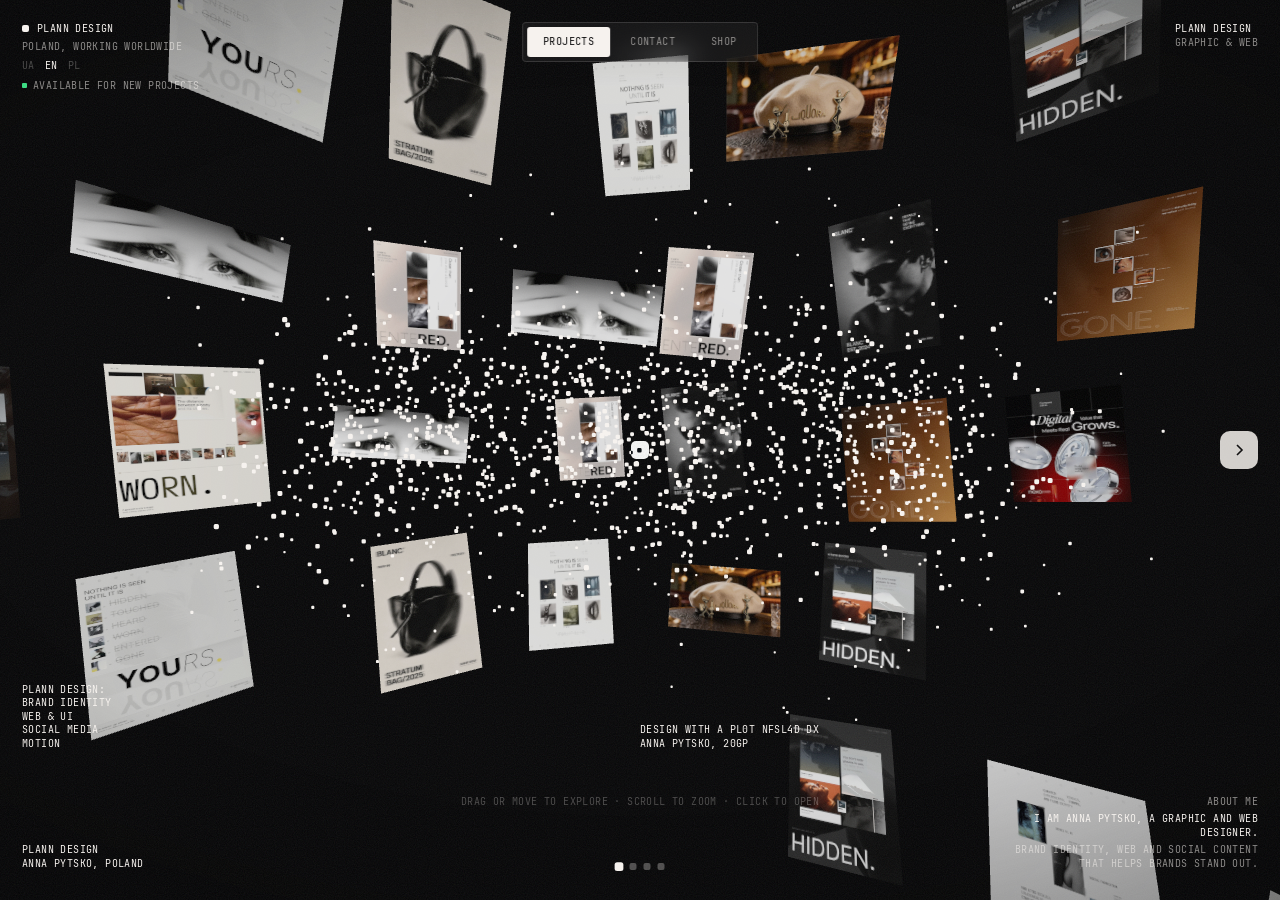
==== commit 4c603068: "Caly serwis w jednym stylu, nawigacja po srodku, kwadraciki zamiast kropek Kontakt, sklep i brief ch" ====
--- a/index.html
+++ b/index.html
@@ -24,7 +24,7 @@
   <link rel="icon" href="img/logo-pa-white.svg" type="image/svg+xml">
   <link rel="preload" href="fonts/JetBrainsMono-800.woff2" as="font" type="font/woff2" crossorigin>
   <link rel="preload" href="fonts/JetBrainsMono-400.woff2" as="font" type="font/woff2" crossorigin>
-  <link rel="stylesheet" href="css/plann.css?v=20261009a">
+  <link rel="stylesheet" href="css/plann.css?v=20261009b">
 
   <script type="application/ld+json">
   {
@@ -53,15 +53,10 @@
   <div class="grain" aria-hidden="true"></div>
 
   <div class="ui">
-    <!-- Gora: lewy rog to marka, menu, jezyk i status; odbite napisy jak w lustrze -->
+    <!-- Gora: po lewej marka, jezyk i status; po srodku nawigacja; po prawej rok -->
     <div class="blk tl">
       <div class="brand"><i aria-hidden="true"></i><span>PLANN design</span></div>
       <div class="mute" style="margin-top:4px" data-i18n="ui.where">Poland, working worldwide</div>
-      <nav class="menu" aria-label="Menu">
-        <a href="index.html" aria-current="page" data-i18n="nav.projects">Projects</a>
-        <a href="contact.html" data-i18n="nav.contact">Contact</a>
-        <a href="shop.html" data-i18n="nav.shop">Shop</a>
-      </nav>
       <div class="lang" role="group" aria-label="Language">
         <button type="button" data-lang="uk">UA</button>
         <button type="button" data-lang="en">EN</button>
@@ -69,10 +64,14 @@
       </div>
       <div class="status"><i aria-hidden="true"></i><span data-i18n="hero.status">Available for new projects</span></div>
     </div>
-    <div class="blk tc mir" aria-hidden="true">2026</div>
-    <div class="blk tr mir" aria-hidden="true">PLANN DESIGN<br><span data-i18n="ui.brandline">GRAPHIC &amp; WEB</span></div>
-    <div class="blk tr2 mir" id="mList" aria-hidden="true"></div>
-    <div class="blk tc2 mir" id="mDesc" aria-hidden="true"></div>
+
+    <nav class="topnav" aria-label="Menu">
+      <a href="index.html" aria-current="page" data-i18n="nav.projects">Projects</a>
+      <a href="contact.html" data-i18n="nav.contact">Contact</a>
+      <a href="shop.html" data-i18n="nav.shop">Shop</a>
+    </nav>
+
+    <div class="blk tr">PLANN DESIGN<br><span class="mute" data-i18n="ui.brandline">Graphic &amp; web</span></div>
 
     <!-- Dol: lista slajdu, opis, podpowiedz, podpis, "o mnie" -->
     <div class="blk bl" id="list" aria-live="polite"></div>
@@ -116,7 +115,7 @@
   <!-- Wlasny kursor -->
   <div class="cur" id="cur" aria-hidden="true"><div class="r"><span data-i18n="cursor.view">View</span></div><div class="d"></div></div>
 
-  <script src="js/i18n.js?v=20261009a"></script>
-  <script type="module" src="js/plann.js?v=20261009a"></script>
+  <script src="js/i18n.js?v=20261009b"></script>
+  <script type="module" src="js/plann.js?v=20261009b"></script>
 </body>
 </html>
--- a/css/plann.css
+++ b/css/plann.css
@@ -52,38 +52,32 @@
 .ui { position: fixed; inset: 0; z-index: 5; pointer-events: none; }
 .ui a, .ui button { pointer-events: auto; cursor: none; }
 .blk { position: absolute; white-space: nowrap; }
-.mir { transform: rotate(180deg); opacity: .5; }
 .tl { top: var(--pad); left: var(--pad); }
 .tr { top: var(--pad); right: var(--pad); text-align: left; }
-.tr2 { top: 118px; right: var(--pad); }
-.tc { top: var(--pad); left: 50%; margin-left: -14px; }
-.tc2 { top: 150px; left: calc(50% - 230px); }
+.tc { top: var(--pad); left: 50%; transform: translateX(-50%); }
 .bl { left: var(--pad); bottom: calc(150px + env(safe-area-inset-bottom)); }
 .bc { left: 50%; bottom: calc(150px + env(safe-area-inset-bottom)); }
 .bl2 { left: var(--pad); bottom: calc(30px + env(safe-area-inset-bottom)); }
 .br2 { right: var(--pad); bottom: calc(30px + env(safe-area-inset-bottom)); text-align: right; white-space: normal; max-width: 260px; }
 .hint { left: 50%; transform: translateX(-50%); bottom: calc(92px + env(safe-area-inset-bottom)); color: var(--faint); transition: opacity .8s; }
 .brand { display: flex; align-items: center; gap: 8px; }
-.brand i { width: 7px; height: 7px; border-radius: 50%; background: var(--bone); display: inline-block; animation: pl 2.4s ease-in-out infinite; }
+.brand i { width: 7px; height: 7px; border-radius: 2px; background: var(--bone); display: inline-block; animation: pl 2.4s ease-in-out infinite; }
 @keyframes pl { 50% { opacity: .25; } }
 .mute { color: var(--mute); }
-.menu { margin-top: 10px; display: flex; gap: 12px; }
-.menu a { color: var(--mute); transition: color .3s; }
-.menu a:hover, .menu a[aria-current="page"] { color: var(--bone); }
 .lang { margin-top: 6px; display: flex; gap: 10px; }
 .lang button { background: none; border: 0; padding: 0; color: var(--faint); transition: color .3s; }
 .lang button:hover, .lang button.on { color: var(--bone); }
 .status { margin-top: 6px; display: flex; align-items: center; gap: 6px; color: var(--mute); }
-.status i { width: 5px; height: 5px; border-radius: 50%; background: #3ddc84; display: inline-block; }
+.status i { width: 5px; height: 5px; border-radius: 1px; background: #3ddc84; display: inline-block; }
 
 /* Paginacja i strzalka */
 .pag { position: absolute; left: 50%; transform: translateX(-50%); bottom: calc(30px + env(safe-area-inset-bottom)); display: flex; gap: 7px; }
-.pag button { position: relative; width: 7px; height: 7px; border-radius: 50%; border: 0; background: rgba(246, 242, 238, .3); cursor: none; transition: background .3s, transform .3s; padding: 0; }
+.pag button { position: relative; width: 7px; height: 7px; border-radius: 2px; border: 0; background: rgba(246, 242, 238, .3); cursor: none; transition: background .3s, transform .3s; padding: 0; }
 .pag button.on { background: var(--bone); transform: scale(1.25); }
 .pag button::after { content: ""; position: absolute; inset: -8px; }
 .next {
   position: absolute; right: var(--pad); top: 50%; transform: translateY(-50%);
-  width: 38px; height: 38px; border-radius: 50%; border: 0;
+  width: 38px; height: 38px; border-radius: 10px; border: 0;
   background: rgba(246, 242, 238, .85); color: #111; display: grid; place-items: center; cursor: none;
   transition: transform .35s cubic-bezier(.2, .8, .2, 1), background .3s;
 }
@@ -95,18 +89,23 @@
 .ld .n { font-size: clamp(64px, 14vw, 180px); font-weight: 800; letter-spacing: -.04em; line-height: .8; }
 .ld .bar { position: absolute; left: 0; top: 0; height: 1px; background: var(--bone); width: 0; transition: width .3s; }
 
-/* Kursor: kolko z napisem "View" nad karta */
+/* Kursor: kwadracik w negatywie, ktory biegnie za mysza (jak na dawnej
+   stronie, 09.10.2026 na prosbe wlascicielki). Nad karta rozciaga sie
+   w plakietke z napisem — dalej kwadrat, tylko szerszy. */
 .cur { position: fixed; left: 0; top: 0; z-index: 30; pointer-events: none; mix-blend-mode: difference; }
-.cur .d { position: absolute; width: 6px; height: 6px; margin: -3px 0 0 -3px; border-radius: 50%; background: #fff; }
+.cur .d { display: none; }
 .cur .r {
-  position: absolute; width: 34px; height: 34px; margin: -17px 0 0 -17px; border-radius: 50%; border: 1px solid rgba(255, 255, 255, .7);
+  position: absolute;
+  width: 18px; height: 18px; margin: -9px 0 0 -9px;
+  border-radius: 5px;
+  background: #fff;
   display: grid; place-items: center;
-  transition: width .35s cubic-bezier(.2, .8, .2, 1), height .35s cubic-bezier(.2, .8, .2, 1), margin .35s cubic-bezier(.2, .8, .2, 1), background .3s, border-color .3s;
+  transition: width .35s cubic-bezier(.2, .8, .2, 1), height .35s cubic-bezier(.2, .8, .2, 1), margin .35s cubic-bezier(.2, .8, .2, 1), border-radius .35s;
 }
-.cur .r span { font-size: 9px; color: #000; opacity: 0; transition: opacity .2s; font-weight: 500; }
-.cur.view .r { width: 74px; height: 74px; margin: -37px 0 0 -37px; background: #fff; border-color: #fff; }
+.cur .r span { font-size: 9px; color: #000; opacity: 0; transition: opacity .2s; font-weight: 500; white-space: nowrap; }
+.cur.view .r { width: 104px; height: 36px; margin: -18px 0 0 -52px; border-radius: 9px; }
 .cur.view .r span { opacity: 1; }
-.cur.drag .r { width: 52px; height: 52px; margin: -26px 0 0 -26px; }
+.cur.drag .r { width: 30px; height: 30px; margin: -15px 0 0 -15px; border-radius: 8px; }
 @media (hover: none) { .cur { display: none; } }
 
 /* Czarny ekran przy otwieraniu projektu: znak PA wykreca sie z czerni, pod nim nazwa */
@@ -137,8 +136,10 @@
 
 @media (max-width: 760px) {
   :root { --pad: 16px; }
-  .tc2, .tr2, .tc, .br2 { display: none; }
-  .tr { display: none; }
+  .br2 { display: none; }
+  .topnav { gap: 2px; padding: 3px; }
+  .topnav a { padding: 7px 10px; }
+  .tr { top: auto; bottom: calc(30px + env(safe-area-inset-bottom)); right: var(--pad); display: block; }
   .bl { bottom: calc(170px + env(safe-area-inset-bottom)); }
   .bc { left: var(--pad); bottom: calc(98px + env(safe-area-inset-bottom)); }
   .hint { display: none; }
@@ -153,3 +154,29 @@
 @media (prefers-reduced-motion: reduce) {
   .grain, .brand i { animation: none; }
 }
+
+/* Glowna nawigacja: na samej gorze po srodku, zeby byla widoczna od razu
+   (09.10.2026, prosba wlascicielki — w rogu nikt by jej nie znalazl) */
+.topnav {
+  position: absolute;
+  top: var(--pad);
+  left: 50%;
+  transform: translateX(-50%);
+  display: flex;
+  align-items: center;
+  gap: 4px;
+  padding: 4px;
+  border: 1px solid rgba(246, 242, 238, .14);
+  border-radius: 4px;
+  background: rgba(246, 242, 238, .05);
+  -webkit-backdrop-filter: blur(14px);
+  backdrop-filter: blur(14px);
+}
+.topnav a {
+  padding: 8px 16px;
+  border-radius: 3px;
+  color: var(--mute);
+  transition: color .3s, background-color .3s;
+}
+.topnav a:hover { color: var(--bone); background: rgba(246, 242, 238, .08); }
+.topnav a[aria-current="page"] { color: #050506; background: var(--bone); }
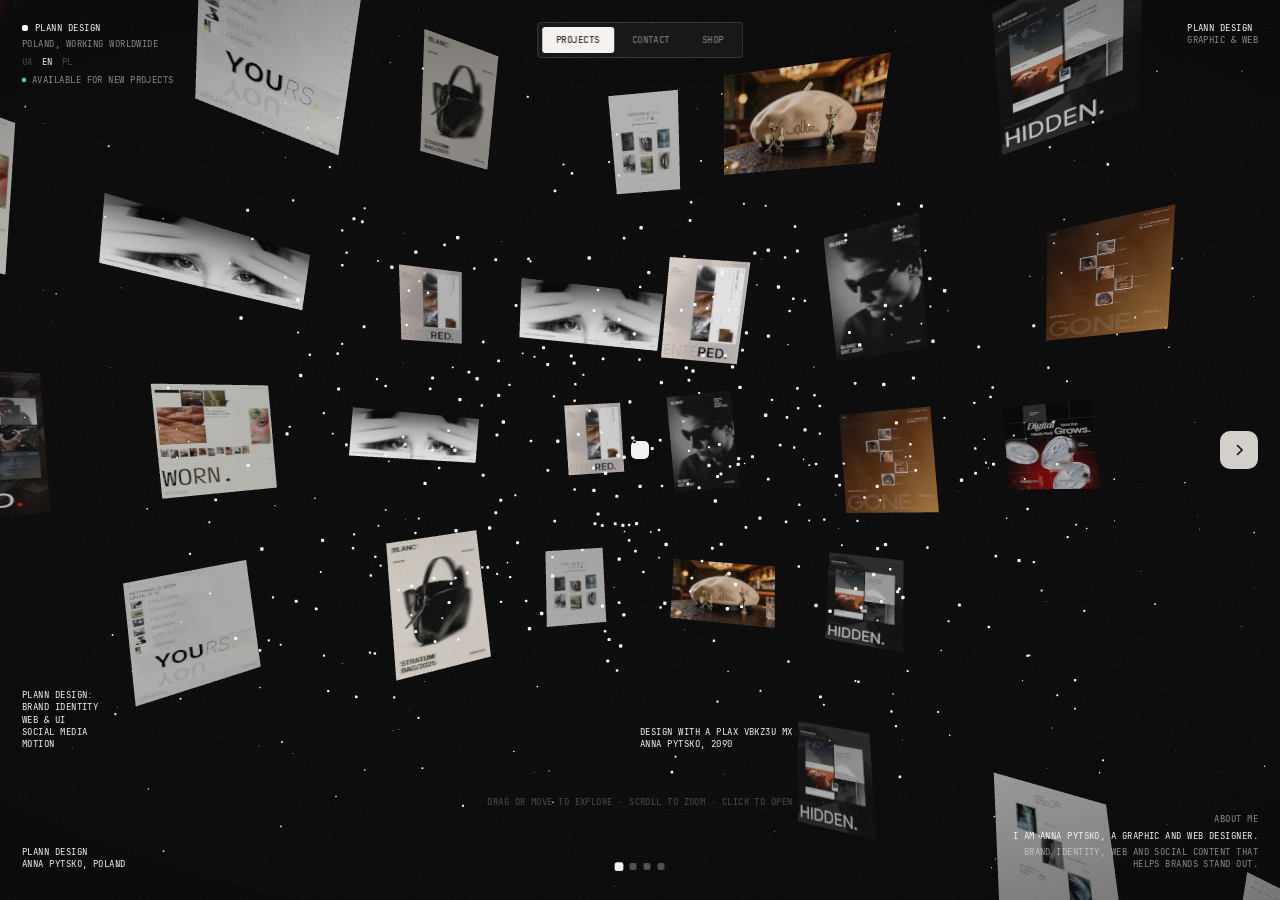
==== commit 46e0c4a4: "Drobniejszy tekst w rogach, mniejszy znak, menu po lewej na telefonie Teksty w rogach i znak z kwadr" ====
--- a/index.html
+++ b/index.html
@@ -24,7 +24,7 @@
   <link rel="icon" href="img/logo-pa-white.svg" type="image/svg+xml">
   <link rel="preload" href="fonts/JetBrainsMono-800.woff2" as="font" type="font/woff2" crossorigin>
   <link rel="preload" href="fonts/JetBrainsMono-400.woff2" as="font" type="font/woff2" crossorigin>
-  <link rel="stylesheet" href="css/plann.css?v=20261009b">
+  <link rel="stylesheet" href="css/plann.css?v=20261015a">
 
   <script type="application/ld+json">
   {
@@ -115,7 +115,7 @@
   <!-- Wlasny kursor -->
   <div class="cur" id="cur" aria-hidden="true"><div class="r"><span data-i18n="cursor.view">View</span></div><div class="d"></div></div>
 
-  <script src="js/i18n.js?v=20261009b"></script>
-  <script type="module" src="js/plann.js?v=20261009b"></script>
+  <script src="js/i18n.js?v=20261015a"></script>
+  <script type="module" src="js/plann.js?v=20261015a"></script>
 </body>
 </html>
--- a/css/plann.css
+++ b/css/plann.css
@@ -21,8 +21,8 @@
 html, body { height: 100%; background: var(--ink); color: var(--bone); overflow: hidden; }
 body {
   font-family: "JetBrains Mono", ui-monospace, Menlo, monospace;
-  font-size: 10px;
-  letter-spacing: .04em;
+  font-size: 9px;
+  letter-spacing: .05em;
   text-transform: uppercase;
   line-height: 1.35;
   -webkit-font-smoothing: antialiased;
@@ -60,15 +60,15 @@
 .bl2 { left: var(--pad); bottom: calc(30px + env(safe-area-inset-bottom)); }
 .br2 { right: var(--pad); bottom: calc(30px + env(safe-area-inset-bottom)); text-align: right; white-space: normal; max-width: 260px; }
 .hint { left: 50%; transform: translateX(-50%); bottom: calc(92px + env(safe-area-inset-bottom)); color: var(--faint); transition: opacity .8s; }
-.brand { display: flex; align-items: center; gap: 8px; }
-.brand i { width: 7px; height: 7px; border-radius: 2px; background: var(--bone); display: inline-block; animation: pl 2.4s ease-in-out infinite; }
+.brand { display: flex; align-items: center; gap: 7px; }
+.brand i { width: 6px; height: 6px; border-radius: 2px; background: var(--bone); display: inline-block; animation: pl 2.4s ease-in-out infinite; }
 @keyframes pl { 50% { opacity: .25; } }
 .mute { color: var(--mute); }
-.lang { margin-top: 6px; display: flex; gap: 10px; }
+.lang { margin-top: 6px; display: flex; gap: 9px; }
 .lang button { background: none; border: 0; padding: 0; color: var(--faint); transition: color .3s; }
 .lang button:hover, .lang button.on { color: var(--bone); }
 .status { margin-top: 6px; display: flex; align-items: center; gap: 6px; color: var(--mute); }
-.status i { width: 5px; height: 5px; border-radius: 1px; background: #3ddc84; display: inline-block; }
+.status i { width: 4px; height: 4px; border-radius: 1px; background: #3ddc84; display: inline-block; }
 
 /* Paginacja i strzalka */
 .pag { position: absolute; left: 50%; transform: translateX(-50%); bottom: calc(30px + env(safe-area-inset-bottom)); display: flex; gap: 7px; }
@@ -137,8 +137,11 @@
 @media (max-width: 760px) {
   :root { --pad: 16px; }
   .br2 { display: none; }
-  .topnav { gap: 2px; padding: 3px; }
+  /* Telefon: menu idzie w lewy gorny rog, a blok z marka schodzi pod nie —
+     po srodku nachodzilo na napis (15.10.2026, uwaga wlascicielki) */
+  .topnav { left: var(--pad); transform: none; gap: 2px; padding: 3px; }
   .topnav a { padding: 7px 10px; }
+  .tl { top: calc(var(--pad) + 42px); }
   .tr { top: auto; bottom: calc(30px + env(safe-area-inset-bottom)); right: var(--pad); display: block; }
   .bl { bottom: calc(170px + env(safe-area-inset-bottom)); }
   .bc { left: var(--pad); bottom: calc(98px + env(safe-area-inset-bottom)); }
@@ -173,10 +176,17 @@
   backdrop-filter: blur(14px);
 }
 .topnav a {
-  padding: 8px 16px;
+  padding: 7px 14px;
   border-radius: 3px;
   color: var(--mute);
   transition: color .3s, background-color .3s;
 }
 .topnav a:hover { color: var(--bone); background: rgba(246, 242, 238, .08); }
 .topnav a[aria-current="page"] { color: #050506; background: var(--bone); }
+
+/* Telefon: menu musi stac po lewej. Regula idzie na sam koniec pliku, bo
+   podstawowe .topnav jest nizej niz wczesniejszy blok @media i wygrywalo
+   kolejnoscia (15.10.2026). */
+@media (max-width: 760px) {
+  .topnav { left: var(--pad); transform: none; }
+}
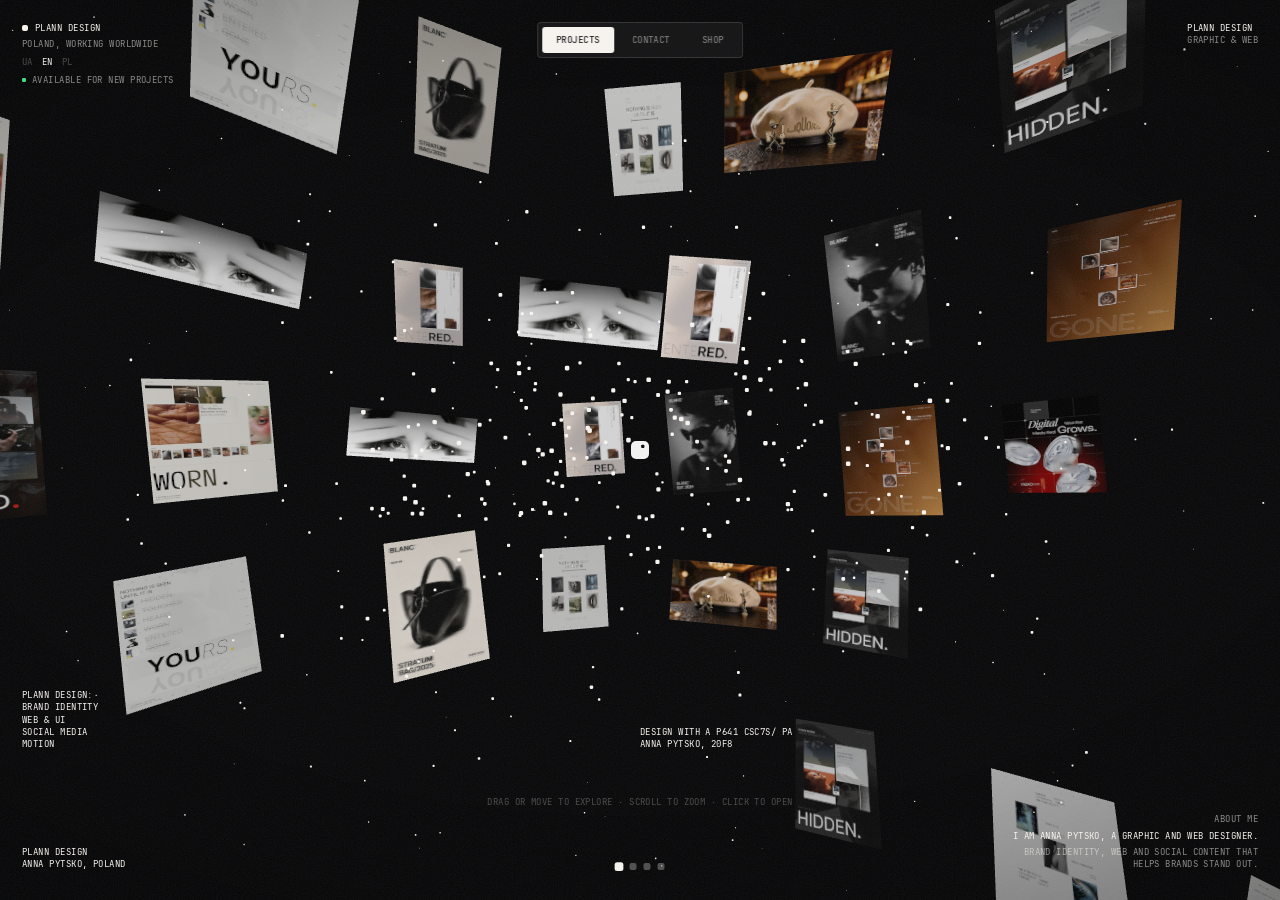
==== commit 7a9ef8ab: "Strzalka zdjeta, menu po prawej na telefonie, wieksze kwadraciki w znaku Strzalka "dalej" znika raze" ====
--- a/index.html
+++ b/index.html
@@ -24,7 +24,7 @@
   <link rel="icon" href="img/logo-pa-white.svg" type="image/svg+xml">
   <link rel="preload" href="fonts/JetBrainsMono-800.woff2" as="font" type="font/woff2" crossorigin>
   <link rel="preload" href="fonts/JetBrainsMono-400.woff2" as="font" type="font/woff2" crossorigin>
-  <link rel="stylesheet" href="css/plann.css?v=20261015a">
+  <link rel="stylesheet" href="css/plann.css?v=20261015b">
 
   <script type="application/ld+json">
   {
@@ -85,9 +85,6 @@
     </div>
 
     <div class="pag" id="pag" role="group" aria-label="Slides"></div>
-    <button class="next" id="next" aria-label="Next">
-      <svg width="14" height="14" viewBox="0 0 14 14" fill="none" aria-hidden="true"><path d="M5 2l5 5-5 5" stroke="currentColor" stroke-width="1.6"/></svg>
-    </button>
   </div>
 
   <!-- Czarny ekran przy otwieraniu projektu: znak PA i nazwa -->
@@ -115,7 +112,7 @@
   <!-- Wlasny kursor -->
   <div class="cur" id="cur" aria-hidden="true"><div class="r"><span data-i18n="cursor.view">View</span></div><div class="d"></div></div>
 
-  <script src="js/i18n.js?v=20261015a"></script>
-  <script type="module" src="js/plann.js?v=20261015a"></script>
+  <script src="js/i18n.js?v=20261015b"></script>
+  <script type="module" src="js/plann.js?v=20261015b"></script>
 </body>
 </html>
--- a/css/plann.css
+++ b/css/plann.css
@@ -70,18 +70,11 @@
 .status { margin-top: 6px; display: flex; align-items: center; gap: 6px; color: var(--mute); }
 .status i { width: 4px; height: 4px; border-radius: 1px; background: #3ddc84; display: inline-block; }
 
-/* Paginacja i strzalka */
+/* Paginacja (strzalka zdjeta 15.10.2026) */
 .pag { position: absolute; left: 50%; transform: translateX(-50%); bottom: calc(30px + env(safe-area-inset-bottom)); display: flex; gap: 7px; }
 .pag button { position: relative; width: 7px; height: 7px; border-radius: 2px; border: 0; background: rgba(246, 242, 238, .3); cursor: none; transition: background .3s, transform .3s; padding: 0; }
 .pag button.on { background: var(--bone); transform: scale(1.25); }
 .pag button::after { content: ""; position: absolute; inset: -8px; }
-.next {
-  position: absolute; right: var(--pad); top: 50%; transform: translateY(-50%);
-  width: 38px; height: 38px; border-radius: 10px; border: 0;
-  background: rgba(246, 242, 238, .85); color: #111; display: grid; place-items: center; cursor: none;
-  transition: transform .35s cubic-bezier(.2, .8, .2, 1), background .3s;
-}
-.next:hover { transform: translateY(-50%) scale(1.12); background: var(--bone); }
 
 /* Loader 00 -> 100 */
 .ld { position: fixed; inset: 0; z-index: 20; background: var(--ink); display: flex; align-items: flex-end; justify-content: space-between; padding: var(--pad); transition: opacity .9s ease .2s, visibility 0s linear 1.1s; }
@@ -139,15 +132,13 @@
   .br2 { display: none; }
   /* Telefon: menu idzie w lewy gorny rog, a blok z marka schodzi pod nie —
      po srodku nachodzilo na napis (15.10.2026, uwaga wlascicielki) */
-  .topnav { left: var(--pad); transform: none; gap: 2px; padding: 3px; }
-  .topnav a { padding: 7px 10px; }
-  .tl { top: calc(var(--pad) + 42px); }
+  /* Blok z marka lamie sie w wierszach, zeby nie wchodzil pod menu
+     po prawej (dluzsze napisy po ukrainsku) */
+  .tl { max-width: 52vw; white-space: normal; }
   .tr { top: auto; bottom: calc(30px + env(safe-area-inset-bottom)); right: var(--pad); display: block; }
   .bl { bottom: calc(170px + env(safe-area-inset-bottom)); }
   .bc { left: var(--pad); bottom: calc(98px + env(safe-area-inset-bottom)); }
   .hint { display: none; }
-  .next { width: 34px; height: 34px; right: var(--pad); top: auto; bottom: calc(72px + env(safe-area-inset-bottom)); transform: none; }
-  .next:hover { transform: scale(1.08); }
   .bl2 { max-width: 60vw; white-space: normal; }
   .lb { grid-template-columns: 1fr; grid-template-rows: 1fr auto; gap: 18px; padding-top: 56px; }
   .lb .track { order: -1; align-items: start; }
@@ -184,9 +175,10 @@
 .topnav a:hover { color: var(--bone); background: rgba(246, 242, 238, .08); }
 .topnav a[aria-current="page"] { color: #050506; background: var(--bone); }
 
-/* Telefon: menu musi stac po lewej. Regula idzie na sam koniec pliku, bo
-   podstawowe .topnav jest nizej niz wczesniejszy blok @media i wygrywalo
-   kolejnoscia (15.10.2026). */
+/* Telefon: menu stoi po PRAWEJ stronie (15.10.2026, prosba wlascicielki).
+   Caly blok musi byc na samym koncu pliku, bo podstawowe reguly .topnav
+   leza nizej niz pierwszy blok media i wygrywaja kolejnoscia. */
 @media (max-width: 760px) {
-  .topnav { left: var(--pad); transform: none; }
+  .topnav { left: auto; right: var(--pad); transform: none; gap: 2px; padding: 3px; }
+  .topnav a { padding: 6px 9px; }
 }
